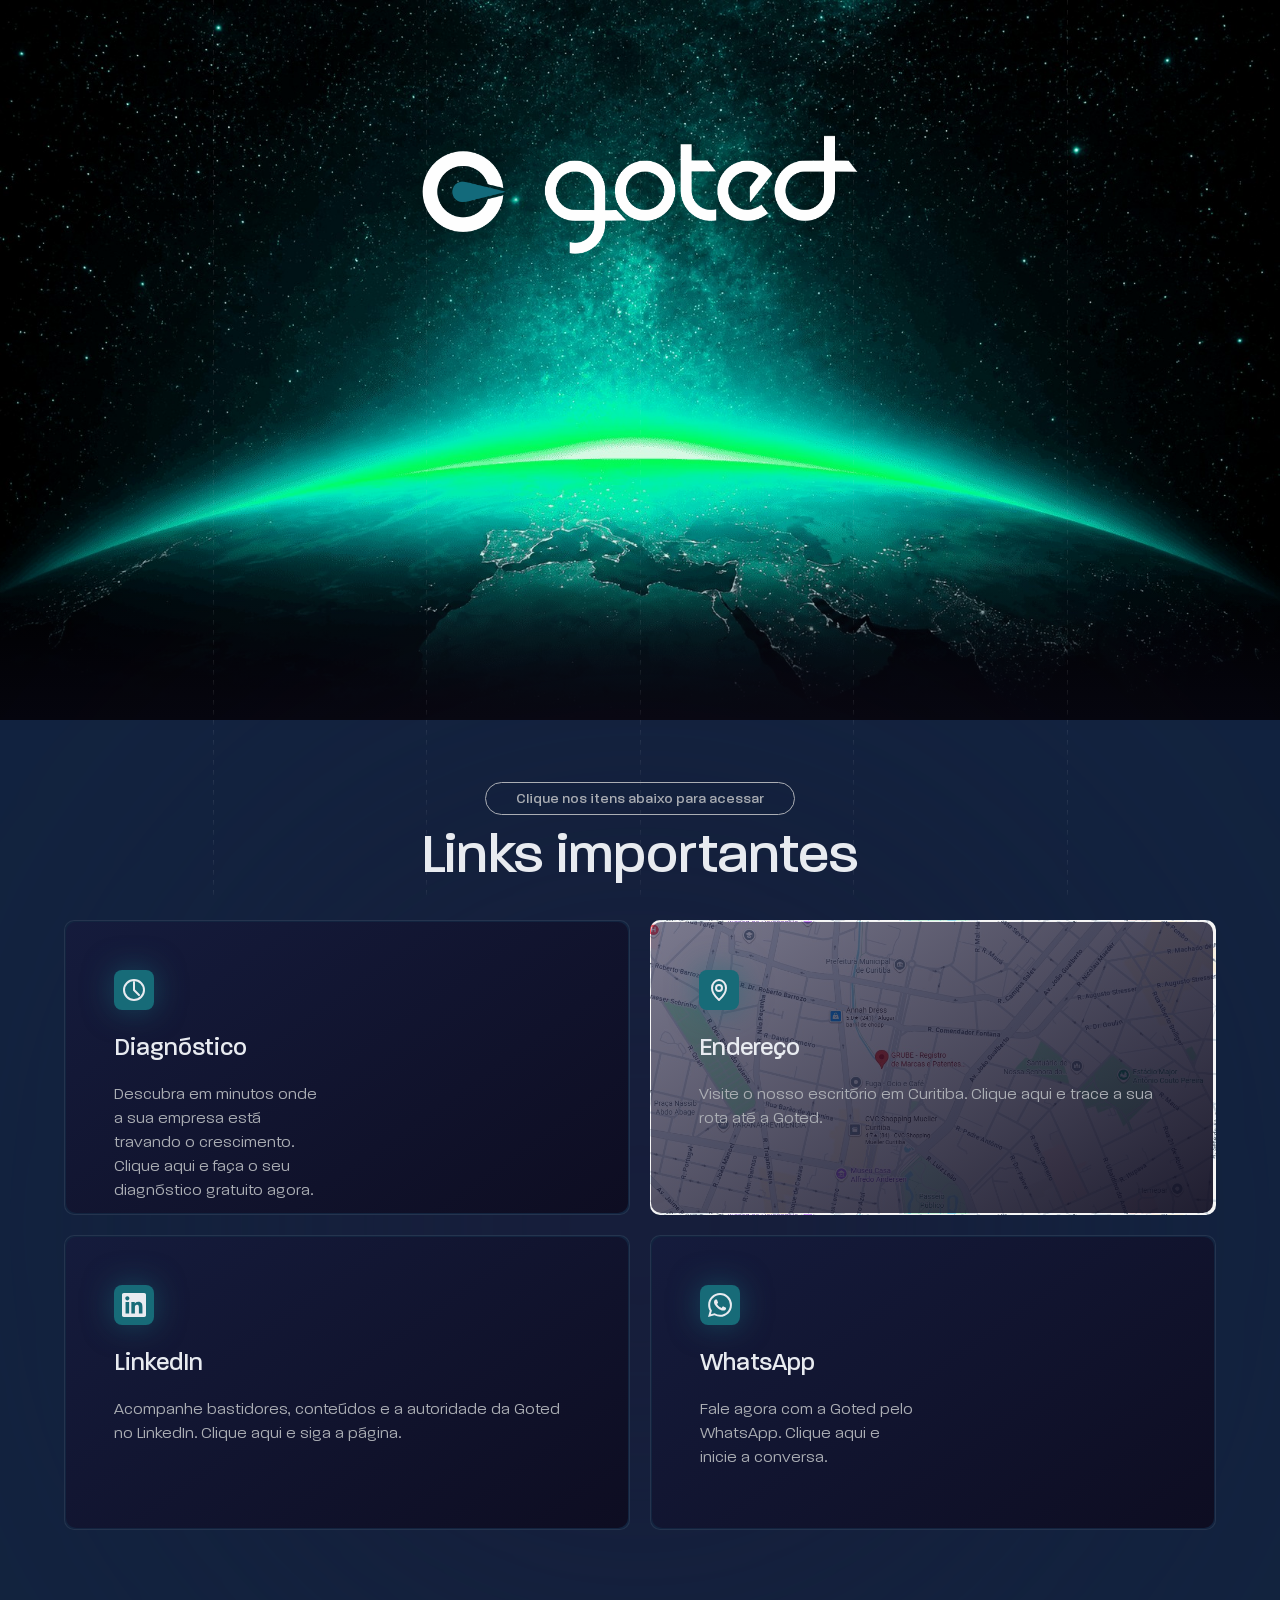
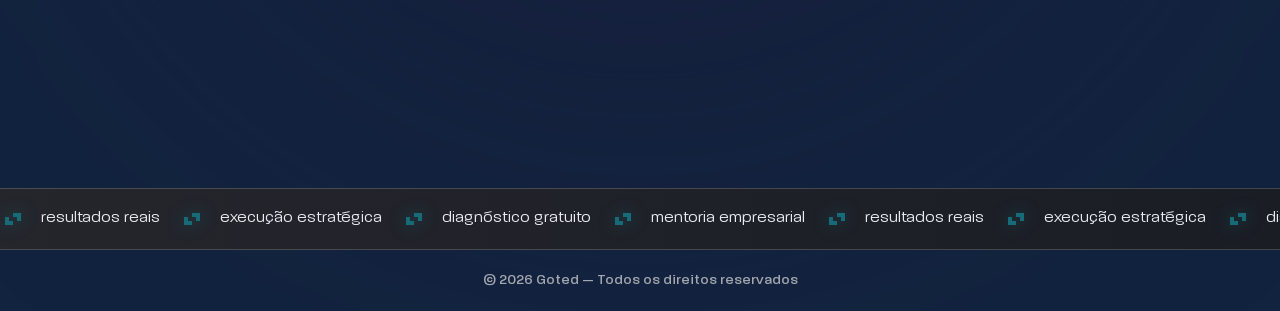
==== index.html @ 4f637024 "feat: build Goted link-bio page from Modelo_05 with brand identity Applies the brand palette (azul-m" ====
﻿<!DOCTYPE html>
<html lang="pt-BR">
<head><meta charset="UTF-8"><title>Goted | Links</title><meta name="description" content="Goted - mentoria e execução estratégica empresarial. Fale no WhatsApp, faça seu diagnóstico, siga no LinkedIn e visite nosso escritório em Curitiba."><script>if(navigator.userAgent.match(/MSIE|Internet Explorer/i)||navigator.userAgent.match(/Trident\/7\..*?rv:11/i)){var href=document.location.href;if(!href.match(/[?&]nowprocket/)){if(href.indexOf("?")==-1){if(href.indexOf("#")==-1){document.location.href=href+"?nowprocket=1"}else{document.location.href=href.replace("#","?nowprocket=1#")}}else{if(href.indexOf("#")==-1){document.location.href=href+"&nowprocket=1"}else{document.location.href=href.replace("#","&nowprocket=1#")}}}}</script><script>(()=>{class RocketLazyLoadScripts{constructor(){this.v="2.0.5",this.userEvents=["keydown","keyup","mousedown","mouseup","mousemove","mouseover","mouseout","touchmove","touchstart","touchend","touchcancel","wheel","click","dblclick","input"],this.attributeEvents=["onblur","onclick","oncontextmenu","ondblclick","onfocus","onmousedown","onmouseenter","onmouseleave","onmousemove","onmouseout","onmouseover","onmouseup","onmousewheel","onscroll","onsubmit"]}async t(){this.i(),this.o(),/iP(ad|hone)/.test(navigator.userAgent)&&this.h(),this.u(),this.l(this),this.m(),this.k(this),this.p(this),this._(),await Promise.all([this.R(),this.L()]),this.lastBreath=Date.now(),this.S(this),this.P(),this.D(),this.O(),this.M(),await this.C(this.delayedScripts.normal),await this.C(this.delayedScripts.defer),await this.C(this.delayedScripts.async),await this.T(),await this.F(),await this.j(),await this.A(),window.dispatchEvent(new Event("rocket-allScriptsLoaded")),this.everythingLoaded=!0,this.lastTouchEnd&&await new Promise(t=>setTimeout(t,500-Date.now()+this.lastTouchEnd)),this.I(),this.H(),this.U(),this.W()}i(){this.CSPIssue=sessionStorage.getItem("rocketCSPIssue"),document.addEventListener("securitypolicyviolation",t=>{this.CSPIssue||"script-src-elem"!==t.violatedDirective||"data"!==t.blockedURI||(this.CSPIssue=!0,sessionStorage.setItem("rocketCSPIssue",!0))},{isRocket:!0})}o(){window.addEventListener("pageshow",t=>{this.persisted=t.persisted,this.realWindowLoadedFired=!0},{isRocket:!0}),window.addEventListener("pagehide",()=>{this.onFirstUserAction=null},{isRocket:!0})}h(){let t;function e(e){t=e}window.addEventListener("touchstart",e,{isRocket:!0}),window.addEventListener("touchend",function i(o){o.changedTouches[0]&&t.changedTouches[0]&&Math.abs(o.changedTouches[0].pageX-t.changedTouches[0].pageX)<10&&Math.abs(o.changedTouches[0].pageY-t.changedTouches[0].pageY)<10&&o.timeStamp-t.timeStamp<200&&(window.removeEventListener("touchstart",e,{isRocket:!0}),window.removeEventListener("touchend",i,{isRocket:!0}),"INPUT"===o.target.tagName&&"text"===o.target.type||(o.target.dispatchEvent(new TouchEvent("touchend",{target:o.target,bubbles:!0})),o.target.dispatchEvent(new MouseEvent("mouseover",{target:o.target,bubbles:!0})),o.target.dispatchEvent(new PointerEvent("click",{target:o.target,bubbles:!0,cancelable:!0,detail:1,clientX:o.changedTouches[0].clientX,clientY:o.changedTouches[0].clientY})),event.preventDefault()))},{isRocket:!0})}q(t){this.userActionTriggered||("mousemove"!==t.type||this.firstMousemoveIgnored?"keyup"===t.type||"mouseover"===t.type||"mouseout"===t.type||(this.userActionTriggered=!0,this.onFirstUserAction&&this.onFirstUserAction()):this.firstMousemoveIgnored=!0),"click"===t.type&&t.preventDefault(),t.stopPropagation(),t.stopImmediatePropagation(),"touchstart"===this.lastEvent&&"touchend"===t.type&&(this.lastTouchEnd=Date.now()),"click"===t.type&&(this.lastTouchEnd=0),this.lastEvent=t.type,t.composedPath&&t.composedPath()[0].getRootNode()instanceof ShadowRoot&&(t.rocketTarget=t.composedPath()[0]),this.savedUserEvents.push(t)}u(){this.savedUserEvents=[],this.userEventHandler=this.q.bind(this),this.userEvents.forEach(t=>window.addEventListener(t,this.userEventHandler,{passive:!1,isRocket:!0})),document.addEventListener("visibilitychange",this.userEventHandler,{isRocket:!0})}U(){this.userEvents.forEach(t=>window.removeEventListener(t,this.userEventHandler,{passive:!1,isRocket:!0})),document.removeEventListener("visibilitychange",this.userEventHandler,{isRocket:!0}),this.savedUserEvents.forEach(t=>{(t.rocketTarget||t.target).dispatchEvent(new window[t.constructor.name](t.type,t))})}m(){const t="return false",e=Array.from(this.attributeEvents,t=>"data-rocket-"+t),i="["+this.attributeEvents.join("],[")+"]",o="[data-rocket-"+this.attributeEvents.join("],[data-rocket-")+"]",s=(e,i,o)=>{o&&o!==t&&(e.setAttribute("data-rocket-"+i,o),e["rocket"+i]=new Function("event",o),e.setAttribute(i,t))};new MutationObserver(t=>{for(const n of t)"attributes"===n.type&&(n.attributeName.startsWith("data-rocket-")||this.everythingLoaded?n.attributeName.startsWith("data-rocket-")&&this.everythingLoaded&&this.N(n.target,n.attributeName.substring(12)):s(n.target,n.attributeName,n.target.getAttribute(n.attributeName))),"childList"===n.type&&n.addedNodes.forEach(t=>{if(t.nodeType===Node.ELEMENT_NODE)if(this.everythingLoaded)for(const i of[t,...t.querySelectorAll(o)])for(const t of i.getAttributeNames())e.includes(t)&&this.N(i,t.substring(12));else for(const e of[t,...t.querySelectorAll(i)])for(const t of e.getAttributeNames())this.attributeEvents.includes(t)&&s(e,t,e.getAttribute(t))})}).observe(document,{subtree:!0,childList:!0,attributeFilter:[...this.attributeEvents,...e]})}I(){this.attributeEvents.forEach(t=>{document.querySelectorAll("[data-rocket-"+t+"]").forEach(e=>{this.N(e,t)})})}N(t,e){const i=t.getAttribute("data-rocket-"+e);i&&(t.setAttribute(e,i),t.removeAttribute("data-rocket-"+e))}k(t){Object.defineProperty(HTMLElement.prototype,"onclick",{get(){return this.rocketonclick||null},set(e){this.rocketonclick=e,this.setAttribute(t.everythingLoaded?"onclick":"data-rocket-onclick","this.rocketonclick(event)")}})}S(t){function e(e,i){let o=e[i];e[i]=null,Object.defineProperty(e,i,{get:()=>o,set(s){t.everythingLoaded?o=s:e["rocket"+i]=o=s}})}e(document,"onreadystatechange"),e(window,"onload"),e(window,"onpageshow");try{Object.defineProperty(document,"readyState",{get:()=>t.rocketReadyState,set(e){t.rocketReadyState=e},configurable:!0}),document.readyState="loading"}catch(t){console.log("WPRocket DJE readyState conflict, bypassing")}}l(t){this.originalAddEventListener=EventTarget.prototype.addEventListener,this.originalRemoveEventListener=EventTarget.prototype.removeEventListener,this.savedEventListeners=[],EventTarget.prototype.addEventListener=function(e,i,o){o&&o.isRocket||!t.B(e,this)&&!t.userEvents.includes(e)||t.B(e,this)&&!t.userActionTriggered||e.startsWith("rocket-")||t.everythingLoaded?t.originalAddEventListener.call(this,e,i,o):(t.savedEventListeners.push({target:this,remove:!1,type:e,func:i,options:o}),"mouseenter"!==e&&"mouseleave"!==e||t.originalAddEventListener.call(this,e,t.savedUserEvents.push,o))},EventTarget.prototype.removeEventListener=function(e,i,o){o&&o.isRocket||!t.B(e,this)&&!t.userEvents.includes(e)||t.B(e,this)&&!t.userActionTriggered||e.startsWith("rocket-")||t.everythingLoaded?t.originalRemoveEventListener.call(this,e,i,o):t.savedEventListeners.push({target:this,remove:!0,type:e,func:i,options:o})}}J(t,e){this.savedEventListeners=this.savedEventListeners.filter(i=>{let o=i.type,s=i.target||window;return e!==o||t!==s||(this.B(o,s)&&(i.type="rocket-"+o),this.$(i),!1)})}H(){EventTarget.prototype.addEventListener=this.originalAddEventListener,EventTarget.prototype.removeEventListener=this.originalRemoveEventListener,this.savedEventListeners.forEach(t=>this.$(t))}$(t){t.remove?this.originalRemoveEventListener.call(t.target,t.type,t.func,t.options):this.originalAddEventListener.call(t.target,t.type,t.func,t.options)}p(t){let e;function i(e){return t.everythingLoaded?e:e.split(" ").map(t=>"load"===t||t.startsWith("load.")?"rocket-jquery-load":t).join(" ")}function o(o){function s(e){const s=o.fn[e];o.fn[e]=o.fn.init.prototype[e]=function(){return this[0]===window&&t.userActionTriggered&&("string"==typeof arguments[0]||arguments[0]instanceof String?arguments[0]=i(arguments[0]):"object"==typeof arguments[0]&&Object.keys(arguments[0]).forEach(t=>{const e=arguments[0][t];delete arguments[0][t],arguments[0][i(t)]=e})),s.apply(this,arguments),this}}if(o&&o.fn&&!t.allJQueries.includes(o)){const e={DOMContentLoaded:[],"rocket-DOMContentLoaded":[]};for(const t in e)document.addEventListener(t,()=>{e[t].forEach(t=>t())},{isRocket:!0});o.fn.ready=o.fn.init.prototype.ready=function(i){function s(){parseInt(o.fn.jquery)>2?setTimeout(()=>i.bind(document)(o)):i.bind(document)(o)}return"function"==typeof i&&(t.realDomReadyFired?!t.userActionTriggered||t.fauxDomReadyFired?s():e["rocket-DOMContentLoaded"].push(s):e.DOMContentLoaded.push(s)),this},s("on"),s("one"),s("off"),t.allJQueries.push(o)}e=o}t.allJQueries=[],o(window.jQuery),Object.defineProperty(window,"jQuery",{get:()=>e,set(t){o(t)}})}P(){const t=new Map;document.write=document.writeln=function(e){const i=document.currentScript,o=document.createRange(),s=i.parentElement;let n=t.get(i);void 0===n&&(n=i.nextSibling,t.set(i,n));const c=document.createDocumentFragment();o.setStart(c,0),c.appendChild(o.createContextualFragment(e)),s.insertBefore(c,n)}}async R(){return new Promise(t=>{this.userActionTriggered?t():this.onFirstUserAction=t})}async L(){return new Promise(t=>{document.addEventListener("DOMContentLoaded",()=>{this.realDomReadyFired=!0,t()},{isRocket:!0})})}async j(){return this.realWindowLoadedFired?Promise.resolve():new Promise(t=>{window.addEventListener("load",t,{isRocket:!0})})}M(){this.pendingScripts=[];this.scriptsMutationObserver=new MutationObserver(t=>{for(const e of t)e.addedNodes.forEach(t=>{"SCRIPT"!==t.tagName||!t.src||t.noModule||t.isWPRocket||this.pendingScripts.push({script:t,promise:new Promise(e=>{const i=()=>{const i=this.pendingScripts.findIndex(e=>e.script===t);i>=0&&this.pendingScripts.splice(i,1),e()};t.addEventListener("load",i,{isRocket:!0}),t.addEventListener("error",i,{isRocket:!0}),setTimeout(i,1e3)})})})}),this.scriptsMutationObserver.observe(document,{childList:!0,subtree:!0})}async F(){await this.X(),this.pendingScripts.length?(await this.pendingScripts[0].promise,await this.F()):this.scriptsMutationObserver.disconnect()}D(){this.delayedScripts={normal:[],async:[],defer:[]},document.querySelectorAll("script[type$=rocketlazyloadscript]").forEach(t=>{t.hasAttribute("data-rocket-src")?t.hasAttribute("async")&&!1!==t.async?this.delayedScripts.async.push(t):t.hasAttribute("defer")&&!1!==t.defer||"module"===t.getAttribute("data-rocket-type")?this.delayedScripts.defer.push(t):this.delayedScripts.normal.push(t):this.delayedScripts.normal.push(t)})}async _(){await this.L();let t=[];document.querySelectorAll("script[type$=rocketlazyloadscript][data-rocket-src]").forEach(e=>{let i=e.getAttribute("data-rocket-src");if(i&&!i.startsWith("data:")){i.startsWith("//")&&(i=location.protocol+i);try{const o=new URL(i).origin;o!==location.origin&&t.push({src:o,crossOrigin:e.crossOrigin||"module"===e.getAttribute("data-rocket-type")})}catch(t){}}}),t=[...new Map(t.map(t=>[JSON.stringify(t),t])).values()],this.Y(t,"preconnect")}async G(t){if(await this.K(),!0!==t.noModule||!("noModule"in HTMLScriptElement.prototype))return new Promise(e=>{let i;function o(){(i||t).setAttribute("data-rocket-status","executed"),e()}try{if(navigator.userAgent.includes("Firefox/")||""===navigator.vendor||this.CSPIssue)i=document.createElement("script"),[...t.attributes].forEach(t=>{let e=t.nodeName;"type"!==e&&("data-rocket-type"===e&&(e="type"),"data-rocket-src"===e&&(e="src"),i.setAttribute(e,t.nodeValue))}),t.text&&(i.text=t.text),t.nonce&&(i.nonce=t.nonce),i.hasAttribute("src")?(i.addEventListener("load",o,{isRocket:!0}),i.addEventListener("error",()=>{i.setAttribute("data-rocket-status","failed-network"),e()},{isRocket:!0}),setTimeout(()=>{i.isConnected||e()},1)):(i.text=t.text,o()),i.isWPRocket=!0,t.parentNode.replaceChild(i,t);else{const i=t.getAttribute("data-rocket-type"),s=t.getAttribute("data-rocket-src");i?(t.type=i,t.removeAttribute("data-rocket-type")):t.removeAttribute("type"),t.addEventListener("load",o,{isRocket:!0}),t.addEventListener("error",i=>{this.CSPIssue&&i.target.src.startsWith("data:")?(console.log("WPRocket: CSP fallback activated"),t.removeAttribute("src"),this.G(t).then(e)):(t.setAttribute("data-rocket-status","failed-network"),e())},{isRocket:!0}),s?(t.fetchPriority="high",t.removeAttribute("data-rocket-src"),t.src=s):t.src="data:text/javascript;base64,"+window.btoa(unescape(encodeURIComponent(t.text)))}}catch(i){t.setAttribute("data-rocket-status","failed-transform"),e()}});t.setAttribute("data-rocket-status","skipped")}async C(t){const e=t.shift();return e?(e.isConnected&&await this.G(e),this.C(t)):Promise.resolve()}O(){this.Y([...this.delayedScripts.normal,...this.delayedScripts.defer,...this.delayedScripts.async],"preload")}Y(t,e){this.trash=this.trash||[];let i=!0;var o=document.createDocumentFragment();t.forEach(t=>{const s=t.getAttribute&&t.getAttribute("data-rocket-src")||t.src;if(s&&!s.startsWith("data:")){const n=document.createElement("link");n.href=s,n.rel=e,"preconnect"!==e&&(n.as="script",n.fetchPriority=i?"high":"low"),t.getAttribute&&"module"===t.getAttribute("data-rocket-type")&&(n.crossOrigin=!0),t.crossOrigin&&(n.crossOrigin=t.crossOrigin),t.integrity&&(n.integrity=t.integrity),t.nonce&&(n.nonce=t.nonce),o.appendChild(n),this.trash.push(n),i=!1}}),document.head.appendChild(o)}W(){this.trash.forEach(t=>t.remove())}async T(){try{document.readyState="interactive"}catch(t){}this.fauxDomReadyFired=!0;try{await this.K(),this.J(document,"readystatechange"),document.dispatchEvent(new Event("rocket-readystatechange")),await this.K(),document.rocketonreadystatechange&&document.rocketonreadystatechange(),await this.K(),this.J(document,"DOMContentLoaded"),document.dispatchEvent(new Event("rocket-DOMContentLoaded")),await this.K(),this.J(window,"DOMContentLoaded"),window.dispatchEvent(new Event("rocket-DOMContentLoaded"))}catch(t){console.error(t)}}async A(){try{document.readyState="complete"}catch(t){}try{await this.K(),this.J(document,"readystatechange"),document.dispatchEvent(new Event("rocket-readystatechange")),await this.K(),document.rocketonreadystatechange&&document.rocketonreadystatechange(),await this.K(),this.J(window,"load"),window.dispatchEvent(new Event("rocket-load")),await this.K(),window.rocketonload&&window.rocketonload(),await this.K(),this.allJQueries.forEach(t=>t(window).trigger("rocket-jquery-load")),await this.K(),this.J(window,"pageshow");const t=new Event("rocket-pageshow");t.persisted=this.persisted,window.dispatchEvent(t),await this.K(),window.rocketonpageshow&&window.rocketonpageshow({persisted:this.persisted})}catch(t){console.error(t)}}async K(){Date.now()-this.lastBreath>45&&(await this.X(),this.lastBreath=Date.now())}async X(){return document.hidden?new Promise(t=>setTimeout(t)):new Promise(t=>requestAnimationFrame(t))}B(t,e=window){return e===document&&"readystatechange"===t||(e===document&&"DOMContentLoaded"===t||(e===window&&"DOMContentLoaded"===t||(e===window&&"load"===t||e===window&&"pageshow"===t)))}static run(){(new RocketLazyLoadScripts).t()}}RocketLazyLoadScripts.run()})();
</script>
	
		<meta name='robots' content='index, follow, max-image-preview:large, max-snippet:-1, max-video-preview:-1' />
<style id='wp-img-auto-sizes-contain-inline-css'>
img:is([sizes=auto i],[sizes^="auto," i]){contain-intrinsic-size:3000px 1500px}
/*# sourceURL=wp-img-auto-sizes-contain-inline-css */
</style>
<style id='wp-emoji-styles-inline-css'>

	img.wp-smiley, img.emoji {
		display: inline !important;
		border: none !important;
		box-shadow: none !important;
		height: 1em !important;
		width: 1em !important;
		margin: 0 0.07em !important;
		vertical-align: -0.1em !important;
		background: none !important;
		padding: 0 !important;
	}
/*# sourceURL=wp-emoji-styles-inline-css */
</style>
<style id='global-styles-inline-css'>
:root{--wp--preset--aspect-ratio--square: 1;--wp--preset--aspect-ratio--4-3: 4/3;--wp--preset--aspect-ratio--3-4: 3/4;--wp--preset--aspect-ratio--3-2: 3/2;--wp--preset--aspect-ratio--2-3: 2/3;--wp--preset--aspect-ratio--16-9: 16/9;--wp--preset--aspect-ratio--9-16: 9/16;--wp--preset--color--black: #000000;--wp--preset--color--cyan-bluish-gray: #abb8c3;--wp--preset--color--white: #ffffff;--wp--preset--color--pale-pink: #f78da7;--wp--preset--color--vivid-red: #cf2e2e;--wp--preset--color--luminous-vivid-orange: #ff6900;--wp--preset--color--luminous-vivid-amber: #fcb900;--wp--preset--color--light-green-cyan: #7bdcb5;--wp--preset--color--vivid-green-cyan: #00d084;--wp--preset--color--pale-cyan-blue: #8ed1fc;--wp--preset--color--vivid-cyan-blue: #0693e3;--wp--preset--color--vivid-purple: #9b51e0;--wp--preset--gradient--vivid-cyan-blue-to-vivid-purple: linear-gradient(135deg,rgb(6,147,227) 0%,rgb(155,81,224) 100%);--wp--preset--gradient--light-green-cyan-to-vivid-green-cyan: linear-gradient(135deg,rgb(122,220,180) 0%,rgb(0,208,130) 100%);--wp--preset--gradient--luminous-vivid-amber-to-luminous-vivid-orange: linear-gradient(135deg,rgb(252,185,0) 0%,rgb(255,105,0) 100%);--wp--preset--gradient--luminous-vivid-orange-to-vivid-red: linear-gradient(135deg,rgb(255,105,0) 0%,rgb(207,46,46) 100%);--wp--preset--gradient--very-light-gray-to-cyan-bluish-gray: linear-gradient(135deg,rgb(238,238,238) 0%,rgb(169,184,195) 100%);--wp--preset--gradient--cool-to-warm-spectrum: linear-gradient(135deg,rgb(74,234,220) 0%,rgb(151,120,209) 20%,rgb(207,42,186) 40%,rgb(238,44,130) 60%,rgb(251,105,98) 80%,rgb(254,248,76) 100%);--wp--preset--gradient--blush-light-purple: linear-gradient(135deg,rgb(255,206,236) 0%,rgb(152,150,240) 100%);--wp--preset--gradient--blush-bordeaux: linear-gradient(135deg,rgb(254,205,165) 0%,rgb(254,45,45) 50%,rgb(107,0,62) 100%);--wp--preset--gradient--luminous-dusk: linear-gradient(135deg,rgb(255,203,112) 0%,rgb(199,81,192) 50%,rgb(65,88,208) 100%);--wp--preset--gradient--pale-ocean: linear-gradient(135deg,rgb(255,245,203) 0%,rgb(182,227,212) 50%,rgb(51,167,181) 100%);--wp--preset--gradient--electric-grass: linear-gradient(135deg,rgb(202,248,128) 0%,rgb(113,206,126) 100%);--wp--preset--gradient--midnight: linear-gradient(135deg,rgb(2,3,129) 0%,rgb(40,116,252) 100%);--wp--preset--font-size--small: 13px;--wp--preset--font-size--medium: 20px;--wp--preset--font-size--large: 36px;--wp--preset--font-size--x-large: 42px;--wp--preset--spacing--20: 0.44rem;--wp--preset--spacing--30: 0.67rem;--wp--preset--spacing--40: 1rem;--wp--preset--spacing--50: 1.5rem;--wp--preset--spacing--60: 2.25rem;--wp--preset--spacing--70: 3.38rem;--wp--preset--spacing--80: 5.06rem;--wp--preset--shadow--natural: 6px 6px 9px rgba(0, 0, 0, 0.2);--wp--preset--shadow--deep: 12px 12px 50px rgba(0, 0, 0, 0.4);--wp--preset--shadow--sharp: 6px 6px 0px rgba(0, 0, 0, 0.2);--wp--preset--shadow--outlined: 6px 6px 0px -3px rgb(255, 255, 255), 6px 6px rgb(0, 0, 0);--wp--preset--shadow--crisp: 6px 6px 0px rgb(0, 0, 0);}:root { --wp--style--global--content-size: 800px;--wp--style--global--wide-size: 1200px; }:where(body) { margin: 0; }.wp-site-blocks > .alignleft { float: left; margin-right: 2em; }.wp-site-blocks > .alignright { float: right; margin-left: 2em; }.wp-site-blocks > .aligncenter { justify-content: center; margin-left: auto; margin-right: auto; }:where(.wp-site-blocks) > * { margin-block-start: 24px; margin-block-end: 0; }:where(.wp-site-blocks) > :first-child { margin-block-start: 0; }:where(.wp-site-blocks) > :last-child { margin-block-end: 0; }:root { --wp--style--block-gap: 24px; }:root :where(.is-layout-flow) > :first-child{margin-block-start: 0;}:root :where(.is-layout-flow) > :last-child{margin-block-end: 0;}:root :where(.is-layout-flow) > *{margin-block-start: 24px;margin-block-end: 0;}:root :where(.is-layout-constrained) > :first-child{margin-block-start: 0;}:root :where(.is-layout-constrained) > :last-child{margin-block-end: 0;}:root :where(.is-layout-constrained) > *{margin-block-start: 24px;margin-block-end: 0;}:root :where(.is-layout-flex){gap: 24px;}:root :where(.is-layout-grid){gap: 24px;}.is-layout-flow > .alignleft{float: left;margin-inline-start: 0;margin-inline-end: 2em;}.is-layout-flow > .alignright{float: right;margin-inline-start: 2em;margin-inline-end: 0;}.is-layout-flow > .aligncenter{margin-left: auto !important;margin-right: auto !important;}.is-layout-constrained > .alignleft{float: left;margin-inline-start: 0;margin-inline-end: 2em;}.is-layout-constrained > .alignright{float: right;margin-inline-start: 2em;margin-inline-end: 0;}.is-layout-constrained > .aligncenter{margin-left: auto !important;margin-right: auto !important;}.is-layout-constrained > :where(:not(.alignleft):not(.alignright):not(.alignfull)){max-width: var(--wp--style--global--content-size);margin-left: auto !important;margin-right: auto !important;}.is-layout-constrained > .alignwide{max-width: var(--wp--style--global--wide-size);}body .is-layout-flex{display: flex;}.is-layout-flex{flex-wrap: wrap;align-items: center;}.is-layout-flex > :is(*, div){margin: 0;}body .is-layout-grid{display: grid;}.is-layout-grid > :is(*, div){margin: 0;}body{padding-top: 0px;padding-right: 0px;padding-bottom: 0px;padding-left: 0px;}a:where(:not(.wp-element-button)){text-decoration: underline;}:root :where(.wp-element-button, .wp-block-button__link){background-color: #32373c;border-width: 0;color: #fff;font-family: inherit;font-size: inherit;font-style: inherit;font-weight: inherit;letter-spacing: inherit;line-height: inherit;padding-top: calc(0.667em + 2px);padding-right: calc(1.333em + 2px);padding-bottom: calc(0.667em + 2px);padding-left: calc(1.333em + 2px);text-decoration: none;text-transform: inherit;}.has-black-color{color: var(--wp--preset--color--black) !important;}.has-cyan-bluish-gray-color{color: var(--wp--preset--color--cyan-bluish-gray) !important;}.has-white-color{color: var(--wp--preset--color--white) !important;}.has-pale-pink-color{color: var(--wp--preset--color--pale-pink) !important;}.has-vivid-red-color{color: var(--wp--preset--color--vivid-red) !important;}.has-luminous-vivid-orange-color{color: var(--wp--preset--color--luminous-vivid-orange) !important;}.has-luminous-vivid-amber-color{color: var(--wp--preset--color--luminous-vivid-amber) !important;}.has-light-green-cyan-color{color: var(--wp--preset--color--light-green-cyan) !important;}.has-vivid-green-cyan-color{color: var(--wp--preset--color--vivid-green-cyan) !important;}.has-pale-cyan-blue-color{color: var(--wp--preset--color--pale-cyan-blue) !important;}.has-vivid-cyan-blue-color{color: var(--wp--preset--color--vivid-cyan-blue) !important;}.has-vivid-purple-color{color: var(--wp--preset--color--vivid-purple) !important;}.has-black-background-color{background-color: var(--wp--preset--color--black) !important;}.has-cyan-bluish-gray-background-color{background-color: var(--wp--preset--color--cyan-bluish-gray) !important;}.has-white-background-color{background-color: var(--wp--preset--color--white) !important;}.has-pale-pink-background-color{background-color: var(--wp--preset--color--pale-pink) !important;}.has-vivid-red-background-color{background-color: var(--wp--preset--color--vivid-red) !important;}.has-luminous-vivid-orange-background-color{background-color: var(--wp--preset--color--luminous-vivid-orange) !important;}.has-luminous-vivid-amber-background-color{background-color: var(--wp--preset--color--luminous-vivid-amber) !important;}.has-light-green-cyan-background-color{background-color: var(--wp--preset--color--light-green-cyan) !important;}.has-vivid-green-cyan-background-color{background-color: var(--wp--preset--color--vivid-green-cyan) !important;}.has-pale-cyan-blue-background-color{background-color: var(--wp--preset--color--pale-cyan-blue) !important;}.has-vivid-cyan-blue-background-color{background-color: var(--wp--preset--color--vivid-cyan-blue) !important;}.has-vivid-purple-background-color{background-color: var(--wp--preset--color--vivid-purple) !important;}.has-black-border-color{border-color: var(--wp--preset--color--black) !important;}.has-cyan-bluish-gray-border-color{border-color: var(--wp--preset--color--cyan-bluish-gray) !important;}.has-white-border-color{border-color: var(--wp--preset--color--white) !important;}.has-pale-pink-border-color{border-color: var(--wp--preset--color--pale-pink) !important;}.has-vivid-red-border-color{border-color: var(--wp--preset--color--vivid-red) !important;}.has-luminous-vivid-orange-border-color{border-color: var(--wp--preset--color--luminous-vivid-orange) !important;}.has-luminous-vivid-amber-border-color{border-color: var(--wp--preset--color--luminous-vivid-amber) !important;}.has-light-green-cyan-border-color{border-color: var(--wp--preset--color--light-green-cyan) !important;}.has-vivid-green-cyan-border-color{border-color: var(--wp--preset--color--vivid-green-cyan) !important;}.has-pale-cyan-blue-border-color{border-color: var(--wp--preset--color--pale-cyan-blue) !important;}.has-vivid-cyan-blue-border-color{border-color: var(--wp--preset--color--vivid-cyan-blue) !important;}.has-vivid-purple-border-color{border-color: var(--wp--preset--color--vivid-purple) !important;}.has-vivid-cyan-blue-to-vivid-purple-gradient-background{background: var(--wp--preset--gradient--vivid-cyan-blue-to-vivid-purple) !important;}.has-light-green-cyan-to-vivid-green-cyan-gradient-background{background: var(--wp--preset--gradient--light-green-cyan-to-vivid-green-cyan) !important;}.has-luminous-vivid-amber-to-luminous-vivid-orange-gradient-background{background: var(--wp--preset--gradient--luminous-vivid-amber-to-luminous-vivid-orange) !important;}.has-luminous-vivid-orange-to-vivid-red-gradient-background{background: var(--wp--preset--gradient--luminous-vivid-orange-to-vivid-red) !important;}.has-very-light-gray-to-cyan-bluish-gray-gradient-background{background: var(--wp--preset--gradient--very-light-gray-to-cyan-bluish-gray) !important;}.has-cool-to-warm-spectrum-gradient-background{background: var(--wp--preset--gradient--cool-to-warm-spectrum) !important;}.has-blush-light-purple-gradient-background{background: var(--wp--preset--gradient--blush-light-purple) !important;}.has-blush-bordeaux-gradient-background{background: var(--wp--preset--gradient--blush-bordeaux) !important;}.has-luminous-dusk-gradient-background{background: var(--wp--preset--gradient--luminous-dusk) !important;}.has-pale-ocean-gradient-background{background: var(--wp--preset--gradient--pale-ocean) !important;}.has-electric-grass-gradient-background{background: var(--wp--preset--gradient--electric-grass) !important;}.has-midnight-gradient-background{background: var(--wp--preset--gradient--midnight) !important;}.has-small-font-size{font-size: var(--wp--preset--font-size--small) !important;}.has-medium-font-size{font-size: var(--wp--preset--font-size--medium) !important;}.has-large-font-size{font-size: var(--wp--preset--font-size--large) !important;}.has-x-large-font-size{font-size: var(--wp--preset--font-size--x-large) !important;}
:root :where(.wp-block-pullquote){font-size: 1.5em;line-height: 1.6;}
/*# sourceURL=global-styles-inline-css */
</style>
<link data-minify="1" rel='stylesheet' id='hello-elementor-css' href='assets/css/42f848fe2223d3ac.css' media='all' />
<link data-minify="1" rel='stylesheet' id='hello-elementor-theme-style-css' href='assets/css/70f43be06d512c81.css' media='all' />
<link data-minify="1" rel='stylesheet' id='hello-elementor-header-footer-css' href='assets/css/497afe233ed898a1.css' media='all' />
<link rel='stylesheet' id='elementor-frontend-css' href='assets/css/b00bba7ddc798fe5.css' media='all' />
<style id='elementor-frontend-inline-css'>
.e-heading-base a, .e-paragraph-base a { all: unset; cursor: pointer; }form[data-element_type="e-form"].form-state-success [data-element_type="e-form-success-message"],form[data-element_type="e-form"].form-state-error [data-element_type="e-form-error-message"]{ display: block; }
.e-form-textarea-base:not([data-resizable]) { resize: none; } .e-form-submit-button-base { cursor: pointer; box-sizing: border-box; }
@-webkit-keyframes ha_fadeIn{0%{opacity:0}to{opacity:1}}@keyframes ha_fadeIn{0%{opacity:0}to{opacity:1}}@-webkit-keyframes ha_zoomIn{0%{opacity:0;-webkit-transform:scale3d(.3,.3,.3);transform:scale3d(.3,.3,.3)}50%{opacity:1}}@keyframes ha_zoomIn{0%{opacity:0;-webkit-transform:scale3d(.3,.3,.3);transform:scale3d(.3,.3,.3)}50%{opacity:1}}@-webkit-keyframes ha_rollIn{0%{opacity:0;-webkit-transform:translate3d(-100%,0,0) rotate3d(0,0,1,-120deg);transform:translate3d(-100%,0,0) rotate3d(0,0,1,-120deg)}to{opacity:1}}@keyframes ha_rollIn{0%{opacity:0;-webkit-transform:translate3d(-100%,0,0) rotate3d(0,0,1,-120deg);transform:translate3d(-100%,0,0) rotate3d(0,0,1,-120deg)}to{opacity:1}}@-webkit-keyframes ha_bounce{0%,20%,53%,to{-webkit-animation-timing-function:cubic-bezier(.215,.61,.355,1);animation-timing-function:cubic-bezier(.215,.61,.355,1)}40%,43%{-webkit-transform:translate3d(0,-30px,0) scaleY(1.1);transform:translate3d(0,-30px,0) scaleY(1.1);-webkit-animation-timing-function:cubic-bezier(.755,.05,.855,.06);animation-timing-function:cubic-bezier(.755,.05,.855,.06)}70%{-webkit-transform:translate3d(0,-15px,0) scaleY(1.05);transform:translate3d(0,-15px,0) scaleY(1.05);-webkit-animation-timing-function:cubic-bezier(.755,.05,.855,.06);animation-timing-function:cubic-bezier(.755,.05,.855,.06)}80%{-webkit-transition-timing-function:cubic-bezier(.215,.61,.355,1);transition-timing-function:cubic-bezier(.215,.61,.355,1);-webkit-transform:translate3d(0,0,0) scaleY(.95);transform:translate3d(0,0,0) scaleY(.95)}90%{-webkit-transform:translate3d(0,-4px,0) scaleY(1.02);transform:translate3d(0,-4px,0) scaleY(1.02)}}@keyframes ha_bounce{0%,20%,53%,to{-webkit-animation-timing-function:cubic-bezier(.215,.61,.355,1);animation-timing-function:cubic-bezier(.215,.61,.355,1)}40%,43%{-webkit-transform:translate3d(0,-30px,0) scaleY(1.1);transform:translate3d(0,-30px,0) scaleY(1.1);-webkit-animation-timing-function:cubic-bezier(.755,.05,.855,.06);animation-timing-function:cubic-bezier(.755,.05,.855,.06)}70%{-webkit-transform:translate3d(0,-15px,0) scaleY(1.05);transform:translate3d(0,-15px,0) scaleY(1.05);-webkit-animation-timing-function:cubic-bezier(.755,.05,.855,.06);animation-timing-function:cubic-bezier(.755,.05,.855,.06)}80%{-webkit-transition-timing-function:cubic-bezier(.215,.61,.355,1);transition-timing-function:cubic-bezier(.215,.61,.355,1);-webkit-transform:translate3d(0,0,0) scaleY(.95);transform:translate3d(0,0,0) scaleY(.95)}90%{-webkit-transform:translate3d(0,-4px,0) scaleY(1.02);transform:translate3d(0,-4px,0) scaleY(1.02)}}@-webkit-keyframes ha_bounceIn{0%,20%,40%,60%,80%,to{-webkit-animation-timing-function:cubic-bezier(.215,.61,.355,1);animation-timing-function:cubic-bezier(.215,.61,.355,1)}0%{opacity:0;-webkit-transform:scale3d(.3,.3,.3);transform:scale3d(.3,.3,.3)}20%{-webkit-transform:scale3d(1.1,1.1,1.1);transform:scale3d(1.1,1.1,1.1)}40%{-webkit-transform:scale3d(.9,.9,.9);transform:scale3d(.9,.9,.9)}60%{opacity:1;-webkit-transform:scale3d(1.03,1.03,1.03);transform:scale3d(1.03,1.03,1.03)}80%{-webkit-transform:scale3d(.97,.97,.97);transform:scale3d(.97,.97,.97)}to{opacity:1}}@keyframes ha_bounceIn{0%,20%,40%,60%,80%,to{-webkit-animation-timing-function:cubic-bezier(.215,.61,.355,1);animation-timing-function:cubic-bezier(.215,.61,.355,1)}0%{opacity:0;-webkit-transform:scale3d(.3,.3,.3);transform:scale3d(.3,.3,.3)}20%{-webkit-transform:scale3d(1.1,1.1,1.1);transform:scale3d(1.1,1.1,1.1)}40%{-webkit-transform:scale3d(.9,.9,.9);transform:scale3d(.9,.9,.9)}60%{opacity:1;-webkit-transform:scale3d(1.03,1.03,1.03);transform:scale3d(1.03,1.03,1.03)}80%{-webkit-transform:scale3d(.97,.97,.97);transform:scale3d(.97,.97,.97)}to{opacity:1}}@-webkit-keyframes ha_flipInX{0%{opacity:0;-webkit-transform:perspective(400px) rotate3d(1,0,0,90deg);transform:perspective(400px) rotate3d(1,0,0,90deg);-webkit-animation-timing-function:ease-in;animation-timing-function:ease-in}40%{-webkit-transform:perspective(400px) rotate3d(1,0,0,-20deg);transform:perspective(400px) rotate3d(1,0,0,-20deg);-webkit-animation-timing-function:ease-in;animation-timing-function:ease-in}60%{opacity:1;-webkit-transform:perspective(400px) rotate3d(1,0,0,10deg);transform:perspective(400px) rotate3d(1,0,0,10deg)}80%{-webkit-transform:perspective(400px) rotate3d(1,0,0,-5deg);transform:perspective(400px) rotate3d(1,0,0,-5deg)}}@keyframes ha_flipInX{0%{opacity:0;-webkit-transform:perspective(400px) rotate3d(1,0,0,90deg);transform:perspective(400px) rotate3d(1,0,0,90deg);-webkit-animation-timing-function:ease-in;animation-timing-function:ease-in}40%{-webkit-transform:perspective(400px) rotate3d(1,0,0,-20deg);transform:perspective(400px) rotate3d(1,0,0,-20deg);-webkit-animation-timing-function:ease-in;animation-timing-function:ease-in}60%{opacity:1;-webkit-transform:perspective(400px) rotate3d(1,0,0,10deg);transform:perspective(400px) rotate3d(1,0,0,10deg)}80%{-webkit-transform:perspective(400px) rotate3d(1,0,0,-5deg);transform:perspective(400px) rotate3d(1,0,0,-5deg)}}@-webkit-keyframes ha_flipInY{0%{opacity:0;-webkit-transform:perspective(400px) rotate3d(0,1,0,90deg);transform:perspective(400px) rotate3d(0,1,0,90deg);-webkit-animation-timing-function:ease-in;animation-timing-function:ease-in}40%{-webkit-transform:perspective(400px) rotate3d(0,1,0,-20deg);transform:perspective(400px) rotate3d(0,1,0,-20deg);-webkit-animation-timing-function:ease-in;animation-timing-function:ease-in}60%{opacity:1;-webkit-transform:perspective(400px) rotate3d(0,1,0,10deg);transform:perspective(400px) rotate3d(0,1,0,10deg)}80%{-webkit-transform:perspective(400px) rotate3d(0,1,0,-5deg);transform:perspective(400px) rotate3d(0,1,0,-5deg)}}@keyframes ha_flipInY{0%{opacity:0;-webkit-transform:perspective(400px) rotate3d(0,1,0,90deg);transform:perspective(400px) rotate3d(0,1,0,90deg);-webkit-animation-timing-function:ease-in;animation-timing-function:ease-in}40%{-webkit-transform:perspective(400px) rotate3d(0,1,0,-20deg);transform:perspective(400px) rotate3d(0,1,0,-20deg);-webkit-animation-timing-function:ease-in;animation-timing-function:ease-in}60%{opacity:1;-webkit-transform:perspective(400px) rotate3d(0,1,0,10deg);transform:perspective(400px) rotate3d(0,1,0,10deg)}80%{-webkit-transform:perspective(400px) rotate3d(0,1,0,-5deg);transform:perspective(400px) rotate3d(0,1,0,-5deg)}}@-webkit-keyframes ha_swing{20%{-webkit-transform:rotate3d(0,0,1,15deg);transform:rotate3d(0,0,1,15deg)}40%{-webkit-transform:rotate3d(0,0,1,-10deg);transform:rotate3d(0,0,1,-10deg)}60%{-webkit-transform:rotate3d(0,0,1,5deg);transform:rotate3d(0,0,1,5deg)}80%{-webkit-transform:rotate3d(0,0,1,-5deg);transform:rotate3d(0,0,1,-5deg)}}@keyframes ha_swing{20%{-webkit-transform:rotate3d(0,0,1,15deg);transform:rotate3d(0,0,1,15deg)}40%{-webkit-transform:rotate3d(0,0,1,-10deg);transform:rotate3d(0,0,1,-10deg)}60%{-webkit-transform:rotate3d(0,0,1,5deg);transform:rotate3d(0,0,1,5deg)}80%{-webkit-transform:rotate3d(0,0,1,-5deg);transform:rotate3d(0,0,1,-5deg)}}@-webkit-keyframes ha_slideInDown{0%{visibility:visible;-webkit-transform:translate3d(0,-100%,0);transform:translate3d(0,-100%,0)}}@keyframes ha_slideInDown{0%{visibility:visible;-webkit-transform:translate3d(0,-100%,0);transform:translate3d(0,-100%,0)}}@-webkit-keyframes ha_slideInUp{0%{visibility:visible;-webkit-transform:translate3d(0,100%,0);transform:translate3d(0,100%,0)}}@keyframes ha_slideInUp{0%{visibility:visible;-webkit-transform:translate3d(0,100%,0);transform:translate3d(0,100%,0)}}@-webkit-keyframes ha_slideInLeft{0%{visibility:visible;-webkit-transform:translate3d(-100%,0,0);transform:translate3d(-100%,0,0)}}@keyframes ha_slideInLeft{0%{visibility:visible;-webkit-transform:translate3d(-100%,0,0);transform:translate3d(-100%,0,0)}}@-webkit-keyframes ha_slideInRight{0%{visibility:visible;-webkit-transform:translate3d(100%,0,0);transform:translate3d(100%,0,0)}}@keyframes ha_slideInRight{0%{visibility:visible;-webkit-transform:translate3d(100%,0,0);transform:translate3d(100%,0,0)}}.ha_fadeIn{-webkit-animation-name:ha_fadeIn;animation-name:ha_fadeIn}.ha_zoomIn{-webkit-animation-name:ha_zoomIn;animation-name:ha_zoomIn}.ha_rollIn{-webkit-animation-name:ha_rollIn;animation-name:ha_rollIn}.ha_bounce{-webkit-transform-origin:center bottom;-ms-transform-origin:center bottom;transform-origin:center bottom;-webkit-animation-name:ha_bounce;animation-name:ha_bounce}.ha_bounceIn{-webkit-animation-name:ha_bounceIn;animation-name:ha_bounceIn;-webkit-animation-duration:.75s;-webkit-animation-duration:calc(var(--animate-duration)*.75);animation-duration:.75s;animation-duration:calc(var(--animate-duration)*.75)}.ha_flipInX,.ha_flipInY{-webkit-animation-name:ha_flipInX;animation-name:ha_flipInX;-webkit-backface-visibility:visible!important;backface-visibility:visible!important}.ha_flipInY{-webkit-animation-name:ha_flipInY;animation-name:ha_flipInY}.ha_swing{-webkit-transform-origin:top center;-ms-transform-origin:top center;transform-origin:top center;-webkit-animation-name:ha_swing;animation-name:ha_swing}.ha_slideInDown{-webkit-animation-name:ha_slideInDown;animation-name:ha_slideInDown}.ha_slideInUp{-webkit-animation-name:ha_slideInUp;animation-name:ha_slideInUp}.ha_slideInLeft{-webkit-animation-name:ha_slideInLeft;animation-name:ha_slideInLeft}.ha_slideInRight{-webkit-animation-name:ha_slideInRight;animation-name:ha_slideInRight}.ha-css-transform-yes{-webkit-transition-duration:var(--ha-tfx-transition-duration, .2s);transition-duration:var(--ha-tfx-transition-duration, .2s);-webkit-transition-property:-webkit-transform;transition-property:transform;transition-property:transform,-webkit-transform;-webkit-transform:translate(var(--ha-tfx-translate-x, 0),var(--ha-tfx-translate-y, 0)) scale(var(--ha-tfx-scale-x, 1),var(--ha-tfx-scale-y, 1)) skew(var(--ha-tfx-skew-x, 0),var(--ha-tfx-skew-y, 0)) rotateX(var(--ha-tfx-rotate-x, 0)) rotateY(var(--ha-tfx-rotate-y, 0)) rotateZ(var(--ha-tfx-rotate-z, 0));transform:translate(var(--ha-tfx-translate-x, 0),var(--ha-tfx-translate-y, 0)) scale(var(--ha-tfx-scale-x, 1),var(--ha-tfx-scale-y, 1)) skew(var(--ha-tfx-skew-x, 0),var(--ha-tfx-skew-y, 0)) rotateX(var(--ha-tfx-rotate-x, 0)) rotateY(var(--ha-tfx-rotate-y, 0)) rotateZ(var(--ha-tfx-rotate-z, 0))}.ha-css-transform-yes:hover{-webkit-transform:translate(var(--ha-tfx-translate-x-hover, var(--ha-tfx-translate-x, 0)),var(--ha-tfx-translate-y-hover, var(--ha-tfx-translate-y, 0))) scale(var(--ha-tfx-scale-x-hover, var(--ha-tfx-scale-x, 1)),var(--ha-tfx-scale-y-hover, var(--ha-tfx-scale-y, 1))) skew(var(--ha-tfx-skew-x-hover, var(--ha-tfx-skew-x, 0)),var(--ha-tfx-skew-y-hover, var(--ha-tfx-skew-y, 0))) rotateX(var(--ha-tfx-rotate-x-hover, var(--ha-tfx-rotate-x, 0))) rotateY(var(--ha-tfx-rotate-y-hover, var(--ha-tfx-rotate-y, 0))) rotateZ(var(--ha-tfx-rotate-z-hover, var(--ha-tfx-rotate-z, 0)));transform:translate(var(--ha-tfx-translate-x-hover, var(--ha-tfx-translate-x, 0)),var(--ha-tfx-translate-y-hover, var(--ha-tfx-translate-y, 0))) scale(var(--ha-tfx-scale-x-hover, var(--ha-tfx-scale-x, 1)),var(--ha-tfx-scale-y-hover, var(--ha-tfx-scale-y, 1))) skew(var(--ha-tfx-skew-x-hover, var(--ha-tfx-skew-x, 0)),var(--ha-tfx-skew-y-hover, var(--ha-tfx-skew-y, 0))) rotateX(var(--ha-tfx-rotate-x-hover, var(--ha-tfx-rotate-x, 0))) rotateY(var(--ha-tfx-rotate-y-hover, var(--ha-tfx-rotate-y, 0))) rotateZ(var(--ha-tfx-rotate-z-hover, var(--ha-tfx-rotate-z, 0)))}.happy-addon>.elementor-widget-container{word-wrap:break-word;overflow-wrap:break-word}.happy-addon>.elementor-widget-container,.happy-addon>.elementor-widget-container *{-webkit-box-sizing:border-box;box-sizing:border-box}.happy-addon:not(:has(.elementor-widget-container)),.happy-addon:not(:has(.elementor-widget-container)) *{-webkit-box-sizing:border-box;box-sizing:border-box;word-wrap:break-word;overflow-wrap:break-word}.happy-addon p:empty{display:none}.happy-addon .elementor-inline-editing{min-height:auto!important}.happy-addon-pro img{max-width:100%;height:auto;-o-object-fit:cover;object-fit:cover}.ha-screen-reader-text{position:absolute;overflow:hidden;clip:rect(1px,1px,1px,1px);margin:-1px;padding:0;width:1px;height:1px;border:0;word-wrap:normal!important;-webkit-clip-path:inset(50%);clip-path:inset(50%)}.ha-has-bg-overlay>.elementor-widget-container{position:relative;z-index:1}.ha-has-bg-overlay>.elementor-widget-container:before{position:absolute;top:0;left:0;z-index:-1;width:100%;height:100%;content:""}.ha-has-bg-overlay:not(:has(.elementor-widget-container)){position:relative;z-index:1}.ha-has-bg-overlay:not(:has(.elementor-widget-container)):before{position:absolute;top:0;left:0;z-index:-1;width:100%;height:100%;content:""}.ha-popup--is-enabled .ha-js-popup,.ha-popup--is-enabled .ha-js-popup img{cursor:-webkit-zoom-in!important;cursor:zoom-in!important}.mfp-wrap .mfp-arrow,.mfp-wrap .mfp-close{background-color:transparent}.mfp-wrap .mfp-arrow:focus,.mfp-wrap .mfp-close:focus{outline-width:thin}.ha-advanced-tooltip-enable{position:relative;cursor:pointer;--ha-tooltip-arrow-color:black;--ha-tooltip-arrow-distance:0}.ha-advanced-tooltip-enable .ha-advanced-tooltip-content{position:absolute;z-index:999;display:none;padding:5px 0;width:120px;height:auto;border-radius:6px;background-color:#000;color:#fff;text-align:center;opacity:0}.ha-advanced-tooltip-enable .ha-advanced-tooltip-content::after{position:absolute;border-width:5px;border-style:solid;content:""}.ha-advanced-tooltip-enable .ha-advanced-tooltip-content.no-arrow::after{visibility:hidden}.ha-advanced-tooltip-enable .ha-advanced-tooltip-content.show{display:inline-block;opacity:1}.ha-advanced-tooltip-enable.ha-advanced-tooltip-top .ha-advanced-tooltip-content,body[data-elementor-device-mode=tablet] .ha-advanced-tooltip-enable.ha-advanced-tooltip-tablet-top .ha-advanced-tooltip-content{top:unset;right:0;bottom:calc(101% + var(--ha-tooltip-arrow-distance));left:0;margin:0 auto}.ha-advanced-tooltip-enable.ha-advanced-tooltip-top .ha-advanced-tooltip-content::after,body[data-elementor-device-mode=tablet] .ha-advanced-tooltip-enable.ha-advanced-tooltip-tablet-top .ha-advanced-tooltip-content::after{top:100%;right:unset;bottom:unset;left:50%;border-color:var(--ha-tooltip-arrow-color) transparent transparent transparent;-webkit-transform:translateX(-50%);-ms-transform:translateX(-50%);transform:translateX(-50%)}.ha-advanced-tooltip-enable.ha-advanced-tooltip-bottom .ha-advanced-tooltip-content,body[data-elementor-device-mode=tablet] .ha-advanced-tooltip-enable.ha-advanced-tooltip-tablet-bottom .ha-advanced-tooltip-content{top:calc(101% + var(--ha-tooltip-arrow-distance));right:0;bottom:unset;left:0;margin:0 auto}.ha-advanced-tooltip-enable.ha-advanced-tooltip-bottom .ha-advanced-tooltip-content::after,body[data-elementor-device-mode=tablet] .ha-advanced-tooltip-enable.ha-advanced-tooltip-tablet-bottom .ha-advanced-tooltip-content::after{top:unset;right:unset;bottom:100%;left:50%;border-color:transparent transparent var(--ha-tooltip-arrow-color) transparent;-webkit-transform:translateX(-50%);-ms-transform:translateX(-50%);transform:translateX(-50%)}.ha-advanced-tooltip-enable.ha-advanced-tooltip-left .ha-advanced-tooltip-content,body[data-elementor-device-mode=tablet] .ha-advanced-tooltip-enable.ha-advanced-tooltip-tablet-left .ha-advanced-tooltip-content{top:50%;right:calc(101% + var(--ha-tooltip-arrow-distance));bottom:unset;left:unset;-webkit-transform:translateY(-50%);-ms-transform:translateY(-50%);transform:translateY(-50%)}.ha-advanced-tooltip-enable.ha-advanced-tooltip-left .ha-advanced-tooltip-content::after,body[data-elementor-device-mode=tablet] .ha-advanced-tooltip-enable.ha-advanced-tooltip-tablet-left .ha-advanced-tooltip-content::after{top:50%;right:unset;bottom:unset;left:100%;border-color:transparent transparent transparent var(--ha-tooltip-arrow-color);-webkit-transform:translateY(-50%);-ms-transform:translateY(-50%);transform:translateY(-50%)}.ha-advanced-tooltip-enable.ha-advanced-tooltip-right .ha-advanced-tooltip-content,body[data-elementor-device-mode=tablet] .ha-advanced-tooltip-enable.ha-advanced-tooltip-tablet-right .ha-advanced-tooltip-content{top:50%;right:unset;bottom:unset;left:calc(101% + var(--ha-tooltip-arrow-distance));-webkit-transform:translateY(-50%);-ms-transform:translateY(-50%);transform:translateY(-50%)}.ha-advanced-tooltip-enable.ha-advanced-tooltip-right .ha-advanced-tooltip-content::after,body[data-elementor-device-mode=tablet] .ha-advanced-tooltip-enable.ha-advanced-tooltip-tablet-right .ha-advanced-tooltip-content::after{top:50%;right:100%;bottom:unset;left:unset;border-color:transparent var(--ha-tooltip-arrow-color) transparent transparent;-webkit-transform:translateY(-50%);-ms-transform:translateY(-50%);transform:translateY(-50%)}body[data-elementor-device-mode=mobile] .ha-advanced-tooltip-enable.ha-advanced-tooltip-mobile-top .ha-advanced-tooltip-content{top:unset;right:0;bottom:calc(101% + var(--ha-tooltip-arrow-distance));left:0;margin:0 auto}body[data-elementor-device-mode=mobile] .ha-advanced-tooltip-enable.ha-advanced-tooltip-mobile-top .ha-advanced-tooltip-content::after{top:100%;right:unset;bottom:unset;left:50%;border-color:var(--ha-tooltip-arrow-color) transparent transparent transparent;-webkit-transform:translateX(-50%);-ms-transform:translateX(-50%);transform:translateX(-50%)}body[data-elementor-device-mode=mobile] .ha-advanced-tooltip-enable.ha-advanced-tooltip-mobile-bottom .ha-advanced-tooltip-content{top:calc(101% + var(--ha-tooltip-arrow-distance));right:0;bottom:unset;left:0;margin:0 auto}body[data-elementor-device-mode=mobile] .ha-advanced-tooltip-enable.ha-advanced-tooltip-mobile-bottom .ha-advanced-tooltip-content::after{top:unset;right:unset;bottom:100%;left:50%;border-color:transparent transparent var(--ha-tooltip-arrow-color) transparent;-webkit-transform:translateX(-50%);-ms-transform:translateX(-50%);transform:translateX(-50%)}body[data-elementor-device-mode=mobile] .ha-advanced-tooltip-enable.ha-advanced-tooltip-mobile-left .ha-advanced-tooltip-content{top:50%;right:calc(101% + var(--ha-tooltip-arrow-distance));bottom:unset;left:unset;-webkit-transform:translateY(-50%);-ms-transform:translateY(-50%);transform:translateY(-50%)}body[data-elementor-device-mode=mobile] .ha-advanced-tooltip-enable.ha-advanced-tooltip-mobile-left .ha-advanced-tooltip-content::after{top:50%;right:unset;bottom:unset;left:100%;border-color:transparent transparent transparent var(--ha-tooltip-arrow-color);-webkit-transform:translateY(-50%);-ms-transform:translateY(-50%);transform:translateY(-50%)}body[data-elementor-device-mode=mobile] .ha-advanced-tooltip-enable.ha-advanced-tooltip-mobile-right .ha-advanced-tooltip-content{top:50%;right:unset;bottom:unset;left:calc(101% + var(--ha-tooltip-arrow-distance));-webkit-transform:translateY(-50%);-ms-transform:translateY(-50%);transform:translateY(-50%)}body[data-elementor-device-mode=mobile] .ha-advanced-tooltip-enable.ha-advanced-tooltip-mobile-right .ha-advanced-tooltip-content::after{top:50%;right:100%;bottom:unset;left:unset;border-color:transparent var(--ha-tooltip-arrow-color) transparent transparent;-webkit-transform:translateY(-50%);-ms-transform:translateY(-50%);transform:translateY(-50%)}body.elementor-editor-active .happy-addon.ha-gravityforms .gform_wrapper{display:block!important}.ha-scroll-to-top-wrap.ha-scroll-to-top-hide{display:none}.ha-scroll-to-top-wrap.edit-mode,.ha-scroll-to-top-wrap.single-page-off{display:none!important}.ha-scroll-to-top-button{position:fixed;right:15px;bottom:15px;z-index:9999;display:-webkit-box;display:-webkit-flex;display:-ms-flexbox;display:flex;-webkit-box-align:center;-webkit-align-items:center;align-items:center;-ms-flex-align:center;-webkit-box-pack:center;-ms-flex-pack:center;-webkit-justify-content:center;justify-content:center;width:50px;height:50px;border-radius:50px;background-color:#5636d1;color:#fff;text-align:center;opacity:1;cursor:pointer;-webkit-transition:all .3s;transition:all .3s}.ha-scroll-to-top-button i{color:#fff;font-size:16px}.ha-scroll-to-top-button:hover{background-color:#e2498a}
/*# sourceURL=elementor-frontend-inline-css */
</style>
<link rel='stylesheet' id='elementor-post-4-css' href='assets/css/269c3875af85e786.css' media='all' />
<link rel='stylesheet' id='widget-heading-css' href='assets/css/fb415bc14457990b.css' media='all' />
<link rel='stylesheet' id='widget-icon-box-css' href='assets/css/745c5c65208a4207.css' media='all' />
<link rel='stylesheet' id='e-motion-fx-css' href='assets/css/15dccb0c73c1a1fe.css' media='all' />
<link rel='stylesheet' id='widget-icon-list-css' href='assets/css/b4f7ae6c2d663dea.css' media='all' />
<link rel='stylesheet' id='widget-image-box-css' href='assets/css/bdbc826ee07ab573.css' media='all' />
<link data-minify="1" rel='stylesheet' id='swiper-css' href='assets/css/50b58eba91147bae.css' media='all' />
<link rel='stylesheet' id='e-swiper-css' href='assets/css/73c88a2594dc7935.css' media='all' />
<link rel='stylesheet' id='widget-image-carousel-css' href='assets/css/0cb791a2e41d806f.css' media='all' />
<link rel='stylesheet' id='widget-image-css' href='assets/css/2705f4088d3c8e69.css' media='all' />
<link rel='stylesheet' id='elementor-post-3634-css' href='assets/css/a5a1a75965161b67.css' media='all' />
<link rel='stylesheet' id='base-desktop-css' href='assets/css/ac2f100e2f37f06e.css' media='all' />
<link rel='stylesheet' id='global-frontend-desktop-css' href='assets/css/004615c291b880ce.css' media='all' />
<style id='elementor-pro-custom-fonts-inline-css'>
@font-face {
	font-family: 'Paralucent';
	font-style: normal;
	font-weight: 300;
	font-display: swap;
	src: url('assets/fonts/42a5821a92b7290f.eot');
	src: url('assets/fonts/42a5821a92b7290f.eot?#iefix') format('embedded-opentype'),
		url('assets/fonts/f78b7d2f221139e0.woff2') format('woff2'),
		url('assets/fonts/36c7c415f80491a6.woff') format('woff'),
		url('assets/fonts/1c9583f30322e237.ttf') format('truetype'),
		url('assets/images/3bd1005ce3e5ab6c.svg') format('svg');
}
@font-face {
	font-family: 'Paralucent';
	font-style: normal;
	font-weight: 500;
	font-display: swap;
	src: url('assets/fonts/b177a3ce522d4d42.eot');
	src: url('assets/fonts/b177a3ce522d4d42.eot?#iefix') format('embedded-opentype'),
		url('assets/fonts/51871857643e77f2.woff2') format('woff2'),
		url('assets/fonts/724e14eba2430c4d.woff') format('woff'),
		url('assets/fonts/7d62fba1414bdc41.ttf') format('truetype'),
		url('assets/images/24dacc04023f2f2e.svg') format('svg');
}
@font-face {
	font-family: 'Paralucent';
	font-style: normal;
	font-weight: 600;
	font-display: swap;
	src: url('assets/fonts/cdebdcee51a8a907.eot');
	src: url('assets/fonts/cdebdcee51a8a907.eot?#iefix') format('embedded-opentype'),
		url('assets/fonts/42881d422b619d11.woff2') format('woff2'),
		url('assets/fonts/73ab0406c41b119e.woff') format('woff'),
		url('assets/fonts/5581786d86ac4800.ttf') format('truetype'),
		url('assets/images/cc77a710c52e8557.svg') format('svg');
}

@font-face {
	font-family: 'Plus Jakarta Sans';
	font-style: normal;
	font-weight: 400;
	font-display: swap;
	src: url('assets/fonts/881a5304b5c69809.eot');
	src: url('assets/fonts/881a5304b5c69809.eot?#iefix') format('embedded-opentype'),
		url('assets/fonts/e96a8bd623f855be.woff2') format('woff2'),
		url('assets/fonts/7b9258f2d4c42633.woff') format('woff'),
		url('assets/fonts/e2b9c6eff0edbbcd.ttf') format('truetype'),
		url('assets/images/9ec094e0558e2cdb.svg') format('svg');
}
@font-face {
	font-family: 'Plus Jakarta Sans';
	font-style: normal;
	font-weight: 600;
	font-display: swap;
	src: url('assets/fonts/150d60e2b6efbcb7.eot');
	src: url('assets/fonts/150d60e2b6efbcb7.eot?#iefix') format('embedded-opentype'),
		url('assets/fonts/9cac89641bfb54e8.woff2') format('woff2'),
		url('assets/fonts/9c4be3db3e64d2a3.woff') format('woff'),
		url('assets/fonts/4452627ce7576ec4.ttf') format('truetype'),
		url('assets/images/30bc6be4862e4f07.svg') format('svg');
}

@font-face {
	font-family: 'Exo';
	font-style: normal;
	font-weight: 400;
	font-display: swap;
	src: url('assets/fonts/fab726284ae7815d.eot');
	src: url('assets/fonts/fab726284ae7815d.eot?#iefix') format('embedded-opentype'),
		url('assets/fonts/b29eb2cd0dc845b5.woff2') format('woff2'),
		url('assets/fonts/0a5c2fe2e74ab2fb.woff') format('woff'),
		url('assets/fonts/1e4a4c3ec4b751cd.ttf') format('truetype'),
		url('assets/images/e497dbd8b989acc3.svg') format('svg');
}

/*# sourceURL=elementor-pro-custom-fonts-inline-css */
</style>
<link data-minify="1" rel='stylesheet' id='happy-icons-css' href='assets/css/b2f35a5ac9b9f787.css' media='all' />
<link data-minify="1" rel='stylesheet' id='font-awesome-css' href='assets/css/1a66c7d3baf27959.css' media='all' />
<style id='rocket-lazyload-inline-css'>
.rll-youtube-player{position:relative;padding-bottom:56.23%;height:0;overflow:hidden;max-width:100%;}.rll-youtube-player:focus-within{outline: 2px solid currentColor;outline-offset: 5px;}.rll-youtube-player iframe{position:absolute;top:0;left:0;width:100%;height:100%;z-index:100;background:0 0}.rll-youtube-player img{bottom:0;display:block;left:0;margin:auto;max-width:100%;width:100%;position:absolute;right:0;top:0;border:none;height:auto;-webkit-transition:.4s all;-moz-transition:.4s all;transition:.4s all}.rll-youtube-player img:hover{-webkit-filter:brightness(75%)}.rll-youtube-player .play{height:100%;width:100%;left:0;top:0;position:absolute;background:var(--wpr-bg-b1fc8656-122f-4598-b4a6-a2a3a22a31a0) no-repeat center;background-color: transparent !important;cursor:pointer;border:none;}.wp-embed-responsive .wp-has-aspect-ratio .rll-youtube-player{position:absolute;padding-bottom:0;width:100%;height:100%;top:0;bottom:0;left:0;right:0}
/*# sourceURL=rocket-lazyload-inline-css */
</style>
<script id="jquery-core-js-extra">
var pysFacebookRest = {"restApiUrl":"#","debug":""};
//# sourceURL=jquery-core-js-extra
</script>
<script src="assets/js/bdd368b7f2cf840b.js" id="jquery-core-js"></script>
<script type="text/rocketlazyloadscript" data-rocket-src="assets/js/56b776114c7dbfcb.js" id="jquery-migrate-js"></script>
<script type="text/rocketlazyloadscript" data-rocket-src="assets/js/409865e37f4bcf8d.js" id="dom-purify-js"></script><link rel="alternate" title="JSON" type="application/json" href="#" />
<meta name="generator" content="WordPress 6.9.4" />
<link rel='shortlink' href='#' />
<meta name="generator" content="Elementor 4.0.1; features: e_font_icon_svg, additional_custom_breakpoints; settings: css_print_method-external, google_font-enabled, font_display-swap">





			<meta name="theme-color" content="#0C0C0C">
			<link rel="icon" href="assets/images/30442fe03f1e66e8.svg" sizes="32x32" />
<link rel="icon" href="assets/images/30442fe03f1e66e8.svg" sizes="192x192" />
<link rel="apple-touch-icon" href="assets/images/30442fe03f1e66e8.svg" />
<meta name="msapplication-TileImage" content="assets/images/30442fe03f1e66e8.svg" />
<noscript><style id="rocket-lazyload-nojs-css">.rll-youtube-player, [data-lazy-src]{display:none !important;}</style></noscript>	<meta name="viewport" content="width=device-width, initial-scale=1.0, viewport-fit=cover" /><style id="rocket-lazyrender-inline-css">[data-wpr-lazyrender] {content-visibility: auto;}</style><style id="wpr-lazyload-bg-container"></style><meta name="generator" content="WP Rocket 3.21.1" data-wpr-features="wpr_lazyload_css_bg_img wpr_delay_js wpr_minify_js wpr_lazyload_images wpr_lazyload_iframes wpr_preconnect_external_domains wpr_auto_preload_fonts wpr_automatic_lazy_rendering wpr_oci wpr_image_dimensions wpr_minify_css wpr_preload_links wpr_host_fonts_locally wpr_desktop" /><style>.card2.scroll-reveal{opacity:0;transform:translate3d(0,56px,0) scale(.96);transition:opacity .7s ease,transform .7s cubic-bezier(.22,1,.36,1);transition-delay:var(--reveal-delay,0ms);will-change:transform,opacity}.card2.scroll-reveal.is-visible{opacity:1;transform:translate3d(0,0,0) scale(1)}@media (prefers-reduced-motion: reduce){.card2.scroll-reveal{opacity:1;transform:none;transition:none}}</style></head>
<body class="home wp-singular page-template page-template-elementor_canvas page page-id-3634 wp-embed-responsive wp-theme-hello-elementor hello-elementor-default elementor-default elementor-template-canvas elementor-kit-4 elementor-page elementor-page-3634">
	
		<div  data-elementor-type="wp-page" data-elementor-id="3634" class="elementor elementor-3634" data-elementor-post-type="page">
<style>
.goted-hero-banner{position:relative;width:100%;aspect-ratio:1672/941;overflow:hidden;background-image:url('assets/images/brand/hero-bg-petroleo.jpg');background-size:cover;background-position:center;background-color:#12233F;}
.goted-hero-banner::after{content:"";position:absolute;left:0;right:0;bottom:0;height:22%;background:linear-gradient(180deg,rgba(6,6,14,0) 0%,#06060E 100%);pointer-events:none;}
.goted-hero-banner__logo{position:absolute;left:50%;top:27%;transform:translate(-50%,-50%);width:34%;max-width:420px;min-width:160px;height:auto;z-index:2;filter:drop-shadow(0 4px 18px rgba(0,0,0,.5));}
</style>
<section class="goted-hero-banner">
<img class="goted-hero-banner__logo" src="assets/images/brand/logo-goted.png" alt="GOTED" width="1509" height="410" />
</section>
				<div class="elementor-element elementor-element-2f0e006 hero e-flex e-con-boxed e-con e-parent" data-id="2f0e006" data-element_type="container" data-e-type="container" data-settings="{&quot;background_background&quot;:&quot;classic&quot;}">
					<div  class="e-con-inner">
				<div class="elementor-element elementor-element-d0350df elementor-hidden-widescreen elementor-hidden-desktop elementor-hidden-laptop elementor-widget elementor-widget-heading" data-id="d0350df" data-element_type="widget" data-e-type="widget" data-widget_type="heading.default">
				<div class="elementor-widget-container">
					<h2 class="elementor-heading-title elementor-size-default"> <span class="destaque">Toque nos itens abaixo para acessar</span> 
</h2>				</div>
				</div>
				<div class="elementor-element elementor-element-ad4bbff elementor-hidden-tablet elementor-hidden-mobile elementor-widget elementor-widget-heading" data-id="ad4bbff" data-element_type="widget" data-e-type="widget" data-widget_type="heading.default">
				<div class="elementor-widget-container">
					<h2 class="elementor-heading-title elementor-size-default"> <span class="destaque">Clique nos itens abaixo para acessar</span> 
</h2>				</div>
				</div>
				<div class="elementor-element elementor-element-1959511 elementor-widget elementor-widget-heading" data-id="1959511" data-element_type="widget" data-e-type="widget" data-widget_type="heading.default">
				<div class="elementor-widget-container">
					<h2 class="elementor-heading-title elementor-size-default">Links importantes</h2>				</div>
				</div>
		<div class="elementor-element elementor-element-cdd2650 e-con-full e-flex e-con e-child" data-id="cdd2650" data-element_type="container" data-e-type="container" id="cards2" data-settings="{&quot;background_background&quot;:&quot;classic&quot;}">
		<a data-ha-element-link="{&quot;url&quot;:&quot;https:\/\/www.asaas.com\/c\/6gxluw0lpfsyxopq&quot;,&quot;is_external&quot;:&quot;on&quot;,&quot;nofollow&quot;:&quot;&quot;}" style="cursor: pointer" class="elementor-element elementor-element-76dbd1f e-con-full card2 carde1 card-img-diagnostico e-flex e-con e-child" data-id="76dbd1f" data-element_type="container" data-e-type="container" data-settings="{&quot;background_background&quot;:&quot;classic&quot;}" href="https://www.asaas.com/c/6gxluw0lpfsyxopq" target="_blank" rel="noopener">
				<div class="elementor-element elementor-element-96e56c5 card-content2 elementor-view-default elementor-widget elementor-widget-icon-box" data-id="96e56c5" data-element_type="widget" data-e-type="widget" data-widget_type="icon-box.default">
				<div class="elementor-widget-container">
							<div class="elementor-icon-box-wrapper">

						<div class="elementor-icon-box-icon">
				<span  class="elementor-icon">
				<svg xmlns="http://www.w3.org/2000/svg" width="40" height="40" viewBox="0 0 40 40" fill="none"><rect width="40" height="40" rx="8" fill="#176B78"></rect><path d="M20 12V20L25 25" stroke="#E8EBF0" stroke-width="2" stroke-linecap="round" stroke-linejoin="round"></path><path d="M20 30C25.5228 30 30 25.5228 30 20C30 14.4772 25.5228 10 20 10C14.4772 10 10 14.4772 10 20C10 25.5228 14.4772 30 20 30Z" stroke="#E8EBF0" stroke-width="2" stroke-linecap="round" stroke-linejoin="round"></path></svg>				</span>
			</div>

						<div class="elementor-icon-box-content">

									<h3 class="elementor-icon-box-title">
						<span  >
							Diagnóstico						</span>
					</h3>

									<p class="elementor-icon-box-description">
						Descubra em minutos onde a sua empresa está travando o crescimento. Clique aqui e faça o seu diagnóstico gratuito agora.					</p>

			</div>

		</div>
						</div>
				</div>
				</a>
		<a data-ha-element-link="{&quot;url&quot;:&quot;https:\/\/www.google.com\/maps\/place\/GRUBE+-+Registro+de+Marcas+e+Patentes+em+Curitiba+PR\/@-25.4204283,-49.2715629,16.65z\/data=!3m1!5s0x94dce4113a3ab68b:0x7cd438eef6d354b6!4m6!3m5!1s0x94dce5e4e9b5b91f:0x8b7d7402c16fb5b2!8m2!3d-25.4204332!4d-49.2695099!16s%2Fg%2F11qmmnjv_l&quot;,&quot;is_external&quot;:&quot;on&quot;,&quot;nofollow&quot;:&quot;&quot;}" style="cursor: pointer" class="elementor-element elementor-element-3b1b19b e-con-full card2 carde2 card-img-endereco e-flex e-con e-child" data-id="3b1b19b" data-element_type="container" data-e-type="container" data-settings="{&quot;background_background&quot;:&quot;classic&quot;}" href="https://www.google.com/maps/place/GRUBE+-+Registro+de+Marcas+e+Patentes+em+Curitiba+PR/@-25.4204283,-49.2715629,16.65z/data=!3m1!5s0x94dce4113a3ab68b:0x7cd438eef6d354b6!4m6!3m5!1s0x94dce5e4e9b5b91f:0x8b7d7402c16fb5b2!8m2!3d-25.4204332!4d-49.2695099!16s%2Fg%2F11qmmnjv_l" target="_blank" rel="noopener">
				<div class="elementor-element elementor-element-bba4162 elementor-widget__width-inherit card-content2 elementor-view-default elementor-widget elementor-widget-icon-box" data-id="bba4162" data-element_type="widget" data-e-type="widget" data-widget_type="icon-box.default">
				<div class="elementor-widget-container">
							<div class="elementor-icon-box-wrapper">

						<div class="elementor-icon-box-icon">
				<span  class="elementor-icon">
				<svg xmlns="http://www.w3.org/2000/svg" width="40" height="40" viewBox="0 0 40 40" fill="none"><rect width="40" height="40" rx="8" fill="#176B78"></rect><path d="M20 30C20 30 27 23.732 27 18C27 13.5817 23.866 10 20 10C16.134 10 13 13.5817 13 18C13 23.732 20 30 20 30Z" stroke="#E8EBF0" stroke-width="2" stroke-linecap="round" stroke-linejoin="round"></path><path d="M20 21C21.6569 21 23 19.6569 23 18C23 16.3431 21.6569 15 20 15C18.3431 15 17 16.3431 17 18C17 19.6569 18.3431 21 20 21Z" stroke="#E8EBF0" stroke-width="2" stroke-linecap="round" stroke-linejoin="round"></path></svg>				</span>
			</div>

						<div class="elementor-icon-box-content">

									<h3 class="elementor-icon-box-title">
						<span  >
							Endereço						</span>
					</h3>

									<p class="elementor-icon-box-description">
						Visite o nosso escritório em Curitiba. Clique aqui e trace a sua rota até a Goted.					</p>

			</div>

		</div>
						</div>
				</div>
				</a>
				<a class="elementor-element elementor-element-aa4325e e-con-full card2 carde4 card-img-linkedin e-flex e-con e-child" data-id="aa4325e" data-element_type="container" data-e-type="container" data-settings="{&quot;background_background&quot;:&quot;classic&quot;}" href="https://www.linkedin.com/company/goted/?viewAsMember=true" target="_blank" rel="noopener">
				<div class="elementor-element elementor-element-3cd9fe5 elementor-widget__width-inherit card-content2 elementor-view-default elementor-widget elementor-widget-icon-box" data-id="3cd9fe5" data-element_type="widget" data-e-type="widget" data-widget_type="icon-box.default">
				<div class="elementor-widget-container">
							<div class="elementor-icon-box-wrapper">

						<div class="elementor-icon-box-icon">
				<span  class="elementor-icon">
				<svg xmlns="http://www.w3.org/2000/svg" width="40" height="40" viewBox="0 0 40 40" fill="none"><rect width="40" height="40" rx="8" fill="#176B78"></rect><g transform="translate(8,8)"><path fill="#E8EBF0" d="M20.447 20.452h-3.554v-5.569c0-1.328-.027-3.037-1.852-3.037-1.853 0-2.136 1.445-2.136 2.939v5.667H9.351V9h3.414v1.561h.046c.477-.9 1.637-1.85 3.37-1.85 3.601 0 4.267 2.37 4.267 5.455v6.286zM5.337 7.433c-1.144 0-2.063-.926-2.063-2.065 0-1.138.92-2.063 2.063-2.063 1.14 0 2.064.925 2.064 2.063 0 1.139-.925 2.065-2.064 2.065zm1.782 13.019H3.555V9h3.564v11.452zM22.225 0H1.771C.792 0 0 .774 0 1.729v20.542C0 23.227.792 24 1.771 24h20.451C23.2 24 24 23.227 24 22.271V1.729C24 .774 23.2 0 22.222 0h.003z"></path></g></svg>				</span>
			</div>

						<div class="elementor-icon-box-content">

									<h3 class="elementor-icon-box-title">
						<span  >
							LinkedIn						</span>
					</h3>

									<p class="elementor-icon-box-description">
						Acompanhe bastidores, conteúdos e a autoridade da Goted no LinkedIn. Clique aqui e siga a página.					</p>

			</div>

		</div>
						</div>
				</div>
				</a>
		<a class="elementor-element elementor-element-f032322 e-con-full card2 carde5 card-img-whatsapp e-flex e-con e-child" data-id="f032322" data-element_type="container" data-e-type="container" data-settings="{&quot;background_background&quot;:&quot;classic&quot;}" href="https://wa.me/5541988848675" target="_blank" rel="noopener">
				<div class="elementor-element elementor-element-fe42ff8 elementor-widget__width-inherit card-content2 elementor-view-default elementor-widget elementor-widget-icon-box" data-id="fe42ff8" data-element_type="widget" data-e-type="widget" data-widget_type="icon-box.default">
				<div class="elementor-widget-container">
							<div class="elementor-icon-box-wrapper">

						<div class="elementor-icon-box-icon">
				<span  class="elementor-icon">
				<svg xmlns="http://www.w3.org/2000/svg" width="40" height="40" viewBox="0 0 40 40" fill="none"><rect width="40" height="40" rx="8" fill="#176B78"></rect><g transform="translate(8,8)"><path fill="#E8EBF0" d="M17.472 14.382c-.297-.149-1.758-.867-2.03-.967-.273-.099-.471-.148-.67.15-.197.297-.767.966-.94 1.164-.173.199-.347.223-.644.075-.297-.15-1.255-.463-2.39-1.475-.883-.788-1.48-1.761-1.653-2.059-.173-.297-.018-.458.13-.606.134-.133.298-.347.446-.52.149-.174.198-.298.298-.497.099-.198.05-.371-.025-.52-.075-.149-.669-1.612-.916-2.207-.242-.579-.487-.5-.669-.51-.173-.008-.371-.01-.57-.01-.198 0-.52.074-.792.372-.272.297-1.04 1.016-1.04 2.479 0 1.462 1.065 2.875 1.213 3.074.149.198 2.096 3.2 5.077 4.487.709.306 1.262.489 1.694.625.712.227 1.36.195 1.871.118.571-.085 1.758-.719 2.006-1.413.248-.694.248-1.289.173-1.413-.074-.124-.272-.198-.57-.347m-5.421 7.403h-.004a9.87 9.87 0 01-5.031-1.378l-.361-.214-3.741.982.998-3.648-.235-.374a9.86 9.86 0 01-1.51-5.26c.001-5.45 4.436-9.884 9.888-9.884 2.64 0 5.122 1.03 6.988 2.898a9.825 9.825 0 012.893 6.994c-.003 5.45-4.437 9.884-9.885 9.884m8.413-18.297A11.815 11.815 0 0012.05 0C5.495 0 .16 5.335.157 11.892c0 2.096.547 4.142 1.588 5.945L.057 24l6.305-1.654a11.888 11.888 0 005.683 1.448h.005c6.554 0 11.89-5.335 11.893-11.893a11.821 11.821 0 00-3.48-8.413"></path></g></svg>				</span>
			</div>

						<div class="elementor-icon-box-content">

									<h3 class="elementor-icon-box-title">
						<span  >
							WhatsApp						</span>
					</h3>

									<p class="elementor-icon-box-description">
						Fale agora com a Goted pelo WhatsApp. Clique aqui e inicie a conversa.					</p>

			</div>

		</div>
						</div>
				</div>
				</a>
				</div>
				<div class="elementor-element elementor-element-9da0dcc elementor-widget__width-initial elementor-widget elementor-widget-html" data-id="9da0dcc" data-element_type="widget" data-e-type="widget" data-widget_type="html.default">
				<div class="elementor-widget-container">
					<div class="container-linhas">
<div class="linhas linha-1"></div>
<div class="linhas linha-2"></div>
<div class="linhas linha-3"></div>
<div class="linhas linha-4"></div>
<div class="linhas linha-5"></div>
</div>				</div>
				</div>
					</div>
				</div>
		<div class="elementor-element elementor-element-cef0848 e-con-full e-flex e-con e-parent" data-id="cef0848" data-element_type="container" data-e-type="container" data-settings="{&quot;background_background&quot;:&quot;classic&quot;}">
				<div class="elementor-element elementor-element-5c610b8 elementor-icon-list--layout-inline elementor-list-item-link-full_width elementor-widget elementor-widget-icon-list" data-id="5c610b8" data-element_type="widget" data-e-type="widget" data-settings="{&quot;motion_fx_motion_fx_scrolling&quot;:&quot;yes&quot;,&quot;motion_fx_translateX_effect&quot;:&quot;yes&quot;,&quot;motion_fx_translateX_speed&quot;:{&quot;unit&quot;:&quot;px&quot;,&quot;size&quot;:9.2,&quot;sizes&quot;:[]},&quot;motion_fx_translateX_affectedRange&quot;:{&quot;unit&quot;:&quot;%&quot;,&quot;size&quot;:&quot;&quot;,&quot;sizes&quot;:{&quot;start&quot;:0,&quot;end&quot;:100}},&quot;motion_fx_devices&quot;:[&quot;widescreen&quot;,&quot;desktop&quot;,&quot;laptop&quot;,&quot;tablet&quot;,&quot;mobile&quot;]}" data-widget_type="icon-list.default">
				<div class="elementor-widget-container">
							<ul class="elementor-icon-list-items elementor-inline-items">
							<li class="elementor-icon-list-item elementor-inline-item">
											<span class="elementor-icon-list-icon">
							<svg xmlns="http://www.w3.org/2000/svg" width="21" height="16" viewBox="0 0 21 16" fill="none"><path fill-rule="evenodd" clip-rule="evenodd" d="M15.75 0.124756H10.5V5.3748H15.75H15.75H21V0.124756H15.75H15.75ZM15.75 5.37508H21V10.6251H15.75V5.37508ZM10.5 10.6251H5.25004V5.37508H0V10.6251V10.6251V15.8751H5.25H5.25004H10.5V10.6251Z" fill="#176B78"></path></svg>						</span>
										<span class="elementor-icon-list-text">execução estratégica</span>
									</li>
								<li class="elementor-icon-list-item elementor-inline-item">
											<span class="elementor-icon-list-icon">
							<svg xmlns="http://www.w3.org/2000/svg" width="21" height="16" viewBox="0 0 21 16" fill="none"><path fill-rule="evenodd" clip-rule="evenodd" d="M15.75 0.124756H10.5V5.3748H15.75H15.75H21V0.124756H15.75H15.75ZM15.75 5.37508H21V10.6251H15.75V5.37508ZM10.5 10.6251H5.25004V5.37508H0V10.6251V10.6251V15.8751H5.25H5.25004H10.5V10.6251Z" fill="#176B78"></path></svg>						</span>
										<span class="elementor-icon-list-text">diagnóstico gratuito</span>
									</li>
								<li class="elementor-icon-list-item elementor-inline-item">
											<span class="elementor-icon-list-icon">
							<svg xmlns="http://www.w3.org/2000/svg" width="21" height="16" viewBox="0 0 21 16" fill="none"><path fill-rule="evenodd" clip-rule="evenodd" d="M15.75 0.124756H10.5V5.3748H15.75H15.75H21V0.124756H15.75H15.75ZM15.75 5.37508H21V10.6251H15.75V5.37508ZM10.5 10.6251H5.25004V5.37508H0V10.6251V10.6251V15.8751H5.25H5.25004H10.5V10.6251Z" fill="#176B78"></path></svg>						</span>
										<span class="elementor-icon-list-text">mentoria empresarial</span>
									</li>
								<li class="elementor-icon-list-item elementor-inline-item">
											<span class="elementor-icon-list-icon">
							<svg xmlns="http://www.w3.org/2000/svg" width="21" height="16" viewBox="0 0 21 16" fill="none"><path fill-rule="evenodd" clip-rule="evenodd" d="M15.75 0.124756H10.5V5.3748H15.75H15.75H21V0.124756H15.75H15.75ZM15.75 5.37508H21V10.6251H15.75V5.37508ZM10.5 10.6251H5.25004V5.37508H0V10.6251V10.6251V15.8751H5.25H5.25004H10.5V10.6251Z" fill="#176B78"></path></svg>						</span>
										<span class="elementor-icon-list-text">resultados reais</span>
									</li>
								<li class="elementor-icon-list-item elementor-inline-item">
											<span class="elementor-icon-list-icon">
							<svg xmlns="http://www.w3.org/2000/svg" width="21" height="16" viewBox="0 0 21 16" fill="none"><path fill-rule="evenodd" clip-rule="evenodd" d="M15.75 0.124756H10.5V5.3748H15.75H15.75H21V0.124756H15.75H15.75ZM15.75 5.37508H21V10.6251H15.75V5.37508ZM10.5 10.6251H5.25004V5.37508H0V10.6251V10.6251V15.8751H5.25H5.25004H10.5V10.6251Z" fill="#176B78"></path></svg>						</span>
										<span class="elementor-icon-list-text">execução estratégica</span>
									</li>
								<li class="elementor-icon-list-item elementor-inline-item">
											<span class="elementor-icon-list-icon">
							<svg xmlns="http://www.w3.org/2000/svg" width="21" height="16" viewBox="0 0 21 16" fill="none"><path fill-rule="evenodd" clip-rule="evenodd" d="M15.75 0.124756H10.5V5.3748H15.75H15.75H21V0.124756H15.75H15.75ZM15.75 5.37508H21V10.6251H15.75V5.37508ZM10.5 10.6251H5.25004V5.37508H0V10.6251V10.6251V15.8751H5.25H5.25004H10.5V10.6251Z" fill="#176B78"></path></svg>						</span>
										<span class="elementor-icon-list-text">diagnóstico gratuito</span>
									</li>
								<li class="elementor-icon-list-item elementor-inline-item">
											<span class="elementor-icon-list-icon">
							<svg xmlns="http://www.w3.org/2000/svg" width="21" height="16" viewBox="0 0 21 16" fill="none"><path fill-rule="evenodd" clip-rule="evenodd" d="M15.75 0.124756H10.5V5.3748H15.75H15.75H21V0.124756H15.75H15.75ZM15.75 5.37508H21V10.6251H15.75V5.37508ZM10.5 10.6251H5.25004V5.37508H0V10.6251V10.6251V15.8751H5.25H5.25004H10.5V10.6251Z" fill="#176B78"></path></svg>						</span>
										<span class="elementor-icon-list-text">mentoria empresarial</span>
									</li>
								<li class="elementor-icon-list-item elementor-inline-item">
											<span class="elementor-icon-list-icon">
							<svg xmlns="http://www.w3.org/2000/svg" width="21" height="16" viewBox="0 0 21 16" fill="none"><path fill-rule="evenodd" clip-rule="evenodd" d="M15.75 0.124756H10.5V5.3748H15.75H15.75H21V0.124756H15.75H15.75ZM15.75 5.37508H21V10.6251H15.75V5.37508ZM10.5 10.6251H5.25004V5.37508H0V10.6251V10.6251V15.8751H5.25H5.25004H10.5V10.6251Z" fill="#176B78"></path></svg>						</span>
										<span class="elementor-icon-list-text">resultados reais</span>
									</li>
								<li class="elementor-icon-list-item elementor-inline-item">
											<span class="elementor-icon-list-icon">
							<svg xmlns="http://www.w3.org/2000/svg" width="21" height="16" viewBox="0 0 21 16" fill="none"><path fill-rule="evenodd" clip-rule="evenodd" d="M15.75 0.124756H10.5V5.3748H15.75H15.75H21V0.124756H15.75H15.75ZM15.75 5.37508H21V10.6251H15.75V5.37508ZM10.5 10.6251H5.25004V5.37508H0V10.6251V10.6251V15.8751H5.25H5.25004H10.5V10.6251Z" fill="#176B78"></path></svg>						</span>
										<span class="elementor-icon-list-text">execução estratégica</span>
									</li>
								<li class="elementor-icon-list-item elementor-inline-item">
											<span class="elementor-icon-list-icon">
							<svg xmlns="http://www.w3.org/2000/svg" width="21" height="16" viewBox="0 0 21 16" fill="none"><path fill-rule="evenodd" clip-rule="evenodd" d="M15.75 0.124756H10.5V5.3748H15.75H15.75H21V0.124756H15.75H15.75ZM15.75 5.37508H21V10.6251H15.75V5.37508ZM10.5 10.6251H5.25004V5.37508H0V10.6251V10.6251V15.8751H5.25H5.25004H10.5V10.6251Z" fill="#176B78"></path></svg>						</span>
										<span class="elementor-icon-list-text">diagnóstico gratuito</span>
									</li>
								<li class="elementor-icon-list-item elementor-inline-item">
											<span class="elementor-icon-list-icon">
							<svg xmlns="http://www.w3.org/2000/svg" width="21" height="16" viewBox="0 0 21 16" fill="none"><path fill-rule="evenodd" clip-rule="evenodd" d="M15.75 0.124756H10.5V5.3748H15.75H15.75H21V0.124756H15.75H15.75ZM15.75 5.37508H21V10.6251H15.75V5.37508ZM10.5 10.6251H5.25004V5.37508H0V10.6251V10.6251V15.8751H5.25H5.25004H10.5V10.6251Z" fill="#176B78"></path></svg>						</span>
										<span class="elementor-icon-list-text">mentoria empresarial</span>
									</li>
								<li class="elementor-icon-list-item elementor-inline-item">
											<span class="elementor-icon-list-icon">
							<svg xmlns="http://www.w3.org/2000/svg" width="21" height="16" viewBox="0 0 21 16" fill="none"><path fill-rule="evenodd" clip-rule="evenodd" d="M15.75 0.124756H10.5V5.3748H15.75H15.75H21V0.124756H15.75H15.75ZM15.75 5.37508H21V10.6251H15.75V5.37508ZM10.5 10.6251H5.25004V5.37508H0V10.6251V10.6251V15.8751H5.25H5.25004H10.5V10.6251Z" fill="#176B78"></path></svg>						</span>
										<span class="elementor-icon-list-text">resultados reais</span>
									</li>
								<li class="elementor-icon-list-item elementor-inline-item">
											<span class="elementor-icon-list-icon">
							<svg xmlns="http://www.w3.org/2000/svg" width="21" height="16" viewBox="0 0 21 16" fill="none"><path fill-rule="evenodd" clip-rule="evenodd" d="M15.75 0.124756H10.5V5.3748H15.75H15.75H21V0.124756H15.75H15.75ZM15.75 5.37508H21V10.6251H15.75V5.37508ZM10.5 10.6251H5.25004V5.37508H0V10.6251V10.6251V15.8751H5.25H5.25004H10.5V10.6251Z" fill="#176B78"></path></svg>						</span>
										<span class="elementor-icon-list-text">execução estratégica</span>
									</li>
								<li class="elementor-icon-list-item elementor-inline-item">
											<span class="elementor-icon-list-icon">
							<svg xmlns="http://www.w3.org/2000/svg" width="21" height="16" viewBox="0 0 21 16" fill="none"><path fill-rule="evenodd" clip-rule="evenodd" d="M15.75 0.124756H10.5V5.3748H15.75H15.75H21V0.124756H15.75H15.75ZM15.75 5.37508H21V10.6251H15.75V5.37508ZM10.5 10.6251H5.25004V5.37508H0V10.6251V10.6251V15.8751H5.25H5.25004H10.5V10.6251Z" fill="#176B78"></path></svg>						</span>
										<span class="elementor-icon-list-text">diagnóstico gratuito</span>
									</li>
								<li class="elementor-icon-list-item elementor-inline-item">
											<span class="elementor-icon-list-icon">
							<svg xmlns="http://www.w3.org/2000/svg" width="21" height="16" viewBox="0 0 21 16" fill="none"><path fill-rule="evenodd" clip-rule="evenodd" d="M15.75 0.124756H10.5V5.3748H15.75H15.75H21V0.124756H15.75H15.75ZM15.75 5.37508H21V10.6251H15.75V5.37508ZM10.5 10.6251H5.25004V5.37508H0V10.6251V10.6251V15.8751H5.25H5.25004H10.5V10.6251Z" fill="#176B78"></path></svg>						</span>
										<span class="elementor-icon-list-text">mentoria empresarial</span>
									</li>
								<li class="elementor-icon-list-item elementor-inline-item">
											<span class="elementor-icon-list-icon">
							<svg xmlns="http://www.w3.org/2000/svg" width="21" height="16" viewBox="0 0 21 16" fill="none"><path fill-rule="evenodd" clip-rule="evenodd" d="M15.75 0.124756H10.5V5.3748H15.75H15.75H21V0.124756H15.75H15.75ZM15.75 5.37508H21V10.6251H15.75V5.37508ZM10.5 10.6251H5.25004V5.37508H0V10.6251V10.6251V15.8751H5.25H5.25004H10.5V10.6251Z" fill="#176B78"></path></svg>						</span>
										<span class="elementor-icon-list-text">resultados reais</span>
									</li>
						</ul>
						</div>
				</div>
				</div>
            
            <footer style="text-align:center;padding:20px;font-size:14px;color:#abaeb4;">© 2026 Goted — Todos os direitos reservados</footer>
		<script type="speculationrules">
{"prefetch":[{"source":"document","where":{"and":[{"href_matches":"/*"},{"not":{"href_matches":["/wp-*.php","/wp-admin/*","/wp-content/uploads/*","/wp-content/*","/wp-content/plugins/*","/wp-content/themes/hello-elementor/*","/*\\?(.+)"]}},{"not":{"selector_matches":"a[rel~=\"nofollow\"]"}},{"not":{"selector_matches":".no-prefetch, .no-prefetch a"}}]},"eagerness":"conservative"}]}
</script>
<script type="text/rocketlazyloadscript" id="rocket-browser-checker-js-after">
"use strict";var _createClass=function(){function defineProperties(target,props){for(var i=0;i<props.length;i++){var descriptor=props[i];descriptor.enumerable=descriptor.enumerable||!1,descriptor.configurable=!0,"value"in descriptor&&(descriptor.writable=!0),Object.defineProperty(target,descriptor.key,descriptor)}}return function(Constructor,protoProps,staticProps){return protoProps&&defineProperties(Constructor.prototype,protoProps),staticProps&&defineProperties(Constructor,staticProps),Constructor}}();function _classCallCheck(instance,Constructor){if(!(instance instanceof Constructor))throw new TypeError("Cannot call a class as a function")}var RocketBrowserCompatibilityChecker=function(){function RocketBrowserCompatibilityChecker(options){_classCallCheck(this,RocketBrowserCompatibilityChecker),this.passiveSupported=!1,this._checkPassiveOption(this),this.options=!!this.passiveSupported&&options}return _createClass(RocketBrowserCompatibilityChecker,[{key:"_checkPassiveOption",value:function(self){try{var options={get passive(){return!(self.passiveSupported=!0)}};window.addEventListener("test",null,options),window.removeEventListener("test",null,options)}catch(err){self.passiveSupported=!1}}},{key:"initRequestIdleCallback",value:function(){!1 in window&&(window.requestIdleCallback=function(cb){var start=Date.now();return setTimeout(function(){cb({didTimeout:!1,timeRemaining:function(){return Math.max(0,50-(Date.now()-start))}})},1)}),!1 in window&&(window.cancelIdleCallback=function(id){return clearTimeout(id)})}},{key:"isDataSaverModeOn",value:function(){return"connection"in navigator&&!0===navigator.connection.saveData}},{key:"supportsLinkPrefetch",value:function(){var elem=document.createElement("link");return elem.relList&&elem.relList.supports&&elem.relList.supports("prefetch")&&window.IntersectionObserver&&"isIntersecting"in IntersectionObserverEntry.prototype}},{key:"isSlowConnection",value:function(){return"connection"in navigator&&"effectiveType"in navigator.connection&&("2g"===navigator.connection.effectiveType||"slow-2g"===navigator.connection.effectiveType)}}]),RocketBrowserCompatibilityChecker}();
//# sourceURL=rocket-browser-checker-js-after
</script>
<script id="rocket-preload-links-js-extra">
var RocketPreloadLinksConfig = {"excludeUris":"/(?:.+/)?feed(?:/(?:.+/?)?)?$|/(?:.+/)?embed/|/(index.php/)?(.*)wp-json(/.*|$)|/refer/|/go/|/recommend/|/recommends/","usesTrailingSlash":"1","imageExt":"jpg|jpeg|gif|png|tiff|bmp|webp|avif|pdf|doc|docx|xls|xlsx|php","fileExt":"jpg|jpeg|gif|png|tiff|bmp|webp|avif|pdf|doc|docx|xls|xlsx|php|html|htm","siteUrl":"#","onHoverDelay":"100","rateThrottle":"3"};
//# sourceURL=rocket-preload-links-js-extra
</script>
<script type="text/rocketlazyloadscript" id="rocket-preload-links-js-after">
(function() {
"use strict";var r="function"==typeof Symbol&&"symbol"==typeof Symbol.iterator?function(e){return typeof e}:function(e){return e&&"function"==typeof Symbol&&e.constructor===Symbol&&e!==Symbol.prototype?"symbol":typeof e},e=function(){function i(e,t){for(var n=0;n<t.length;n++){var i=t[n];i.enumerable=i.enumerable||!1,i.configurable=!0,"value"in i&&(i.writable=!0),Object.defineProperty(e,i.key,i)}}return function(e,t,n){return t&&i(e.prototype,t),n&&i(e,n),e}}();function i(e,t){if(!(e instanceof t))throw new TypeError("Cannot call a class as a function")}var t=function(){function n(e,t){i(this,n),this.browser=e,this.config=t,this.options=this.browser.options,this.prefetched=new Set,this.eventTime=null,this.threshold=1111,this.numOnHover=0}return e(n,[{key:"init",value:function(){!this.browser.supportsLinkPrefetch()||this.browser.isDataSaverModeOn()||this.browser.isSlowConnection()||(this.regex={excludeUris:RegExp(this.config.excludeUris,"i"),images:RegExp(".("+this.config.imageExt+")$","i"),fileExt:RegExp(".("+this.config.fileExt+")$","i")},this._initListeners(this))}},{key:"_initListeners",value:function(e){-1<this.config.onHoverDelay&&document.addEventListener("mouseover",e.listener.bind(e),e.listenerOptions),document.addEventListener("mousedown",e.listener.bind(e),e.listenerOptions),document.addEventListener("touchstart",e.listener.bind(e),e.listenerOptions)}},{key:"listener",value:function(e){var t=e.target.closest("a"),n=this._prepareUrl(t);if(null!==n)switch(e.type){case"mousedown":case"touchstart":this._addPrefetchLink(n);break;case"mouseover":this._earlyPrefetch(t,n,"mouseout")}}},{key:"_earlyPrefetch",value:function(t,e,n){var i=this,r=setTimeout(function(){if(r=null,0===i.numOnHover)setTimeout(function(){return i.numOnHover=0},1e3);else if(i.numOnHover>i.config.rateThrottle)return;i.numOnHover++,i._addPrefetchLink(e)},this.config.onHoverDelay);t.addEventListener(n,function e(){t.removeEventListener(n,e,{passive:!0}),null!==r&&(clearTimeout(r),r=null)},{passive:!0})}},{key:"_addPrefetchLink",value:function(i){return this.prefetched.add(i.href),new Promise(function(e,t){var n=document.createElement("link");n.rel="prefetch",n.href=i.href,n.onload=e,n.onerror=t,document.head.appendChild(n)}).catch(function(){})}},{key:"_prepareUrl",value:function(e){if(null===e||"object"!==(void 0===e?"undefined":r(e))||!1 in e||-1===["http:","https:"].indexOf(e.protocol))return null;var t=e.href.substring(0,this.config.siteUrl.length),n=this._getPathname(e.href,t),i={original:e.href,protocol:e.protocol,origin:t,pathname:n,href:t+n};return this._isLinkOk(i)?i:null}},{key:"_getPathname",value:function(e,t){var n=t?e.substring(this.config.siteUrl.length):e;return n.startsWith("/")||(n="/"+n),this._shouldAddTrailingSlash(n)?n+"/":n}},{key:"_shouldAddTrailingSlash",value:function(e){return this.config.usesTrailingSlash&&!e.endsWith("/")&&!this.regex.fileExt.test(e)}},{key:"_isLinkOk",value:function(e){return null!==e&&"object"===(void 0===e?"undefined":r(e))&&(!this.prefetched.has(e.href)&&e.origin===this.config.siteUrl&&-1===e.href.indexOf("?")&&-1===e.href.indexOf("#")&&!this.regex.excludeUris.test(e.href)&&!this.regex.images.test(e.href))}}],[{key:"run",value:function(){"undefined"!=typeof RocketPreloadLinksConfig&&new n(new RocketBrowserCompatibilityChecker({capture:!0,passive:!0}),RocketPreloadLinksConfig).init()}}]),n}();t.run();
}());

//# sourceURL=rocket-preload-links-js-after
</script>
<script id="rocket_lazyload_css-js-extra">
var rocket_lazyload_css_data = {"threshold":"300"};
//# sourceURL=rocket_lazyload_css-js-extra
</script>
<script id="rocket_lazyload_css-js-after">
!function o(n,c,a){function u(t,e){if(!c[t]){if(!n[t]){var r="function"==typeof require&&require;if(!e&&r)return r(t,!0);if(s)return s(t,!0);throw(e=new Error("Cannot find module '"+t+"'")).code="MODULE_NOT_FOUND",e}r=c[t]={exports:{}},n[t][0].call(r.exports,function(e){return u(n[t][1][e]||e)},r,r.exports,o,n,c,a)}return c[t].exports}for(var s="function"==typeof require&&require,e=0;e<a.length;e++)u(a[e]);return u}({1:[function(e,t,r){"use strict";{const c="undefined"==typeof rocket_pairs?[]:rocket_pairs,a=(("undefined"==typeof rocket_excluded_pairs?[]:rocket_excluded_pairs).map(t=>{var e=t.selector;document.querySelectorAll(e).forEach(e=>{e.setAttribute("data-rocket-lazy-bg-"+t.hash,"excluded")})}),document.querySelector("#wpr-lazyload-bg-container"));var o=rocket_lazyload_css_data.threshold||300;const u=new IntersectionObserver(e=>{e.forEach(t=>{t.isIntersecting&&c.filter(e=>t.target.matches(e.selector)).map(t=>{var e;t&&((e=document.createElement("style")).textContent=t.style,a.insertAdjacentElement("afterend",e),t.elements.forEach(e=>{u.unobserve(e),e.setAttribute("data-rocket-lazy-bg-"+t.hash,"loaded")}))})})},{rootMargin:o+"px"});function n(){0<(0<arguments.length&&void 0!==arguments[0]?arguments[0]:[]).length&&c.forEach(t=>{try{document.querySelectorAll(t.selector).forEach(e=>{"loaded"!==e.getAttribute("data-rocket-lazy-bg-"+t.hash)&&"excluded"!==e.getAttribute("data-rocket-lazy-bg-"+t.hash)&&(u.observe(e),(t.elements||=[]).push(e))})}catch(e){console.error(e)}})}n(),function(){const r=window.MutationObserver;return function(e,t){if(e&&1===e.nodeType)return(t=new r(t)).observe(e,{attributes:!0,childList:!0,subtree:!0}),t}}()(document.querySelector("body"),n)}},{}]},{},[1]);
//# sourceURL=rocket_lazyload_css-js-after
</script>
<script type="text/rocketlazyloadscript" data-minify="1" data-rocket-src="assets/js/e0afa913ea0fcd57.js" id="hello-theme-frontend-js"></script>
<script type="text/rocketlazyloadscript" data-rocket-src="assets/js/5cf1dd957aec9d5f.js" id="elementor-webpack-runtime-js"></script>
<script type="text/rocketlazyloadscript" data-rocket-src="assets/js/5a295ff5fd6309ac.js" id="elementor-frontend-modules-js"></script>
<script type="text/rocketlazyloadscript" data-rocket-src="assets/js/b4376cceda8ecc9c.js" id="jquery-ui-core-js"></script>
<script type="text/rocketlazyloadscript" id="elementor-frontend-js-before">
var elementorFrontendConfig = {"environmentMode":{"edit":false,"wpPreview":false,"isScriptDebug":false},"i18n":{"shareOnFacebook":"Compartilhar no Facebook","shareOnTwitter":"Compartilhar no Twitter","pinIt":"Fixar","download":"Baixar","downloadImage":"Baixar imagem","fullscreen":"Tela cheia","zoom":"Zoom","share":"Compartilhar","playVideo":"Reproduzir v\u00eddeo","previous":"Anterior","next":"Pr\u00f3ximo","close":"Fechar","a11yCarouselPrevSlideMessage":"Slide anterior","a11yCarouselNextSlideMessage":"Pr\u00f3ximo slide","a11yCarouselFirstSlideMessage":"Este \u00e9 o primeiro slide","a11yCarouselLastSlideMessage":"Este \u00e9 o \u00faltimo slide","a11yCarouselPaginationBulletMessage":"Ir para o slide"},"is_rtl":false,"breakpoints":{"xs":0,"sm":480,"md":768,"lg":1025,"xl":1440,"xxl":1600},"responsive":{"breakpoints":{"mobile":{"label":"Dispositivos m\u00f3veis no modo retrato","value":767,"default_value":767,"direction":"max","is_enabled":true},"mobile_extra":{"label":"Dispositivos m\u00f3veis no modo paisagem","value":880,"default_value":880,"direction":"max","is_enabled":false},"tablet":{"label":"Tablet no modo retrato","value":1024,"default_value":1024,"direction":"max","is_enabled":true},"tablet_extra":{"label":"Tablet no modo paisagem","value":1200,"default_value":1200,"direction":"max","is_enabled":false},"laptop":{"label":"Notebook","value":1366,"default_value":1366,"direction":"max","is_enabled":true},"widescreen":{"label":"Tela ampla (widescreen)","value":2400,"default_value":2400,"direction":"min","is_enabled":true}},"hasCustomBreakpoints":true},"version":"4.0.1","is_static":false,"experimentalFeatures":{"e_font_icon_svg":true,"additional_custom_breakpoints":true,"container":true,"theme_builder_v2":true,"hello-theme-header-footer":true,"nested-elements":true,"e_atomic_elements":true,"atomic_widgets_should_enforce_capabilities":true,"editor_mcp":true,"e_bc_migrations":true,"e_classes":true,"global_classes_should_enforce_capabilities":true,"e_variables":true,"e_variables_manager":true,"e_opt_in_v4_page":true,"e_opt_in_v4":true,"e_components":true,"e_interactions":true,"e_widget_creation":true,"import-export-customization":true,"e_pro_atomic_form":true,"e_pro_variables":true,"e_pro_interactions":true},"urls":{"assets":"#\/plugins\/elementor\/assets\/","ajaxurl":"#\/admin-ajax.php","uploadUrl":"#\/uploads"},"nonces":{"floatingButtonsClickTracking":"7d6d7ab726","atomicFormsSendForm":"854ed4c31b"},"swiperClass":"swiper","settings":{"page":[],"editorPreferences":[]},"kit":{"active_breakpoints":["viewport_mobile","viewport_tablet","viewport_laptop","viewport_widescreen"],"body_background_background":"classic","global_image_lightbox":"yes","lightbox_enable_counter":"yes","lightbox_enable_fullscreen":"yes","lightbox_enable_zoom":"yes","lightbox_enable_share":"yes","lightbox_title_src":"title","lightbox_description_src":"description","hello_header_logo_type":"title","hello_header_menu_layout":"horizontal","hello_footer_logo_type":"logo"},"post":{"id":3634,"title":"Links%20importantes%20-%20Landing%20pages%20para%20lan%C3%A7amento","excerpt":"","featuredImage":false}};
//# sourceURL=elementor-frontend-js-before
</script>
<script type="text/rocketlazyloadscript" data-rocket-src="assets/js/5edd0363533765ca.js" id="elementor-frontend-js"></script>
<script type="text/rocketlazyloadscript" data-rocket-src="assets/js/e074739f127c9858.js" id="swiper-js"></script>
<script defer src="assets/js/25f4a9901e0b3ea3.js" id="jquery-bind-first-js"></script>
<script defer src="assets/js/6137523c91a7f46c.js" id="js-cookie-pys-js"></script>
<script defer src="assets/js/9b59760fa92d1f10.js" id="js-tld-js"></script>
<script id="pys-js-extra">
var pysOptions = {"staticEvents":[],"dynamicEvents":[],"triggerEvents":[],"triggerEventTypes":[],"debug":"","siteUrl":"#","ajaxUrl":"#","ajax_event":"e72bd57910","enable_remove_download_url_param":"1","cookie_duration":"7","last_visit_duration":"60","enable_success_send_form":"","ajaxForServerEvent":"1","ajaxForServerStaticEvent":"1","useSendBeacon":"1","send_external_id":"1","external_id_expire":"180","track_cookie_for_subdomains":"1","google_consent_mode":"1","gdpr":{"ajax_enabled":false,"all_disabled_by_api":false,"facebook_disabled_by_api":false,"analytics_disabled_by_api":false,"google_ads_disabled_by_api":false,"pinterest_disabled_by_api":false,"bing_disabled_by_api":false,"reddit_disabled_by_api":false,"externalID_disabled_by_api":false,"facebook_prior_consent_enabled":true,"analytics_prior_consent_enabled":true,"google_ads_prior_consent_enabled":null,"pinterest_prior_consent_enabled":true,"bing_prior_consent_enabled":true,"cookiebot_integration_enabled":false,"cookiebot_facebook_consent_category":"marketing","cookiebot_analytics_consent_category":"statistics","cookiebot_tiktok_consent_category":"marketing","cookiebot_google_ads_consent_category":"marketing","cookiebot_pinterest_consent_category":"marketing","cookiebot_bing_consent_category":"marketing","consent_magic_integration_enabled":false,"real_cookie_banner_integration_enabled":false,"cookie_notice_integration_enabled":false,"cookie_law_info_integration_enabled":false,"analytics_storage":{"enabled":true,"value":"granted","filter":false},"ad_storage":{"enabled":true,"value":"granted","filter":false},"ad_user_data":{"enabled":true,"value":"granted","filter":false},"ad_personalization":{"enabled":true,"value":"granted","filter":false}},"cookie":{"disabled_all_cookie":false,"disabled_start_session_cookie":false,"disabled_advanced_form_data_cookie":false,"disabled_landing_page_cookie":false,"disabled_first_visit_cookie":false,"disabled_trafficsource_cookie":false,"disabled_utmTerms_cookie":false,"disabled_utmId_cookie":false},"tracking_analytics":{"TrafficLanding":"http://undefined","TrafficUtms":[],"TrafficUtmsId":[]},"GATags":{"ga_datalayer_type":"default","ga_datalayer_name":"dataLayerPYS"},"woo":{"enabled":false},"edd":{"enabled":false},"cache_bypass":"1775750356"};
//# sourceURL=pys-js-extra
</script>
<script data-minify="1" defer src="assets/js/8ee5d2951709f527.js" id="pys-js"></script>
<script id="happy-elementor-addons-js-extra">
var HappyLocalize = {"ajax_url":"#","nonce":"4b3c5c0567","pdf_js_lib":"#"};
//# sourceURL=happy-elementor-addons-js-extra
</script>
<script type="text/rocketlazyloadscript" data-rocket-src="assets/js/64ce2194da558279.js" id="happy-elementor-addons-js"></script>
<script type="text/rocketlazyloadscript" data-rocket-src="assets/js/d1dfa6fc8a83acfa.js" id="elementor-pro-webpack-runtime-js"></script>
<script type="text/rocketlazyloadscript" data-rocket-src="assets/js/f198ec2f434036d9.js" id="wp-hooks-js"></script>
<script type="text/rocketlazyloadscript" data-rocket-src="assets/js/e0382f82c12c7670.js" id="wp-i18n-js"></script>
<script type="text/rocketlazyloadscript" id="wp-i18n-js-after">
wp.i18n.setLocaleData( { 'text direction\u0004ltr': [ 'ltr' ] } );
//# sourceURL=wp-i18n-js-after
</script>
<script type="text/rocketlazyloadscript" id="elementor-pro-frontend-js-before">
var ElementorProFrontendConfig = {"ajaxurl":"#\/admin-ajax.php","nonce":"30b97ef572","urls":{"assets":"#\/plugins\/elementor-pro\/assets\/","rest":"#\/"},"settings":{"lazy_load_background_images":false},"popup":{"hasPopUps":false},"shareButtonsNetworks":{"facebook":{"title":"Facebook","has_counter":true},"twitter":{"title":"Twitter"},"linkedin":{"title":"LinkedIn","has_counter":true},"pinterest":{"title":"Pinterest","has_counter":true},"reddit":{"title":"Reddit","has_counter":true},"vk":{"title":"VK","has_counter":true},"odnoklassniki":{"title":"OK","has_counter":true},"tumblr":{"title":"Tumblr"},"digg":{"title":"Digg"},"skype":{"title":"Skype"},"stumbleupon":{"title":"StumbleUpon","has_counter":true},"mix":{"title":"Mix"},"telegram":{"title":"Telegram"},"pocket":{"title":"Pocket","has_counter":true},"xing":{"title":"XING","has_counter":true},"whatsapp":{"title":"WhatsApp"},"email":{"title":"Email"},"print":{"title":"Print"},"x-twitter":{"title":"X"},"threads":{"title":"Threads"}},"facebook_sdk":{"lang":"pt_BR","app_id":""},"lottie":{"defaultAnimationUrl":"#\/plugins\/elementor-pro\/modules\/lottie\/assets\/animations\/default.json"}};
//# sourceURL=elementor-pro-frontend-js-before
</script>
<script type="text/rocketlazyloadscript" data-rocket-src="assets/js/cd70136e9b537d31.js" id="elementor-pro-frontend-js"></script>
<script type="text/rocketlazyloadscript" data-rocket-src="assets/js/496b674c1f0dcb7a.js" id="pro-elements-handlers-js"></script>
<script>window.lazyLoadOptions=[{elements_selector:"img[data-lazy-src],.rocket-lazyload,iframe[data-lazy-src]",data_src:"lazy-src",data_srcset:"lazy-srcset",data_sizes:"lazy-sizes",class_loading:"lazyloading",class_loaded:"lazyloaded",threshold:300,callback_loaded:function(element){if(element.tagName==="IFRAME"&&element.dataset.rocketLazyload=="fitvidscompatible"){if(element.classList.contains("lazyloaded")){if(typeof window.jQuery!="undefined"){if(jQuery.fn.fitVids){jQuery(element).parent().fitVids()}}}}}},{elements_selector:".rocket-lazyload",data_src:"lazy-src",data_srcset:"lazy-srcset",data_sizes:"lazy-sizes",class_loading:"lazyloading",class_loaded:"lazyloaded",threshold:300,}];window.addEventListener('LazyLoad::Initialized',function(e){var lazyLoadInstance=e.detail.instance;if(window.MutationObserver){var observer=new MutationObserver(function(mutations){var image_count=0;var iframe_count=0;var rocketlazy_count=0;mutations.forEach(function(mutation){for(var i=0;i<mutation.addedNodes.length;i++){if(typeof mutation.addedNodes[i].getElementsByTagName!=='function'){continue}
if(typeof mutation.addedNodes[i].getElementsByClassName!=='function'){continue}
images=mutation.addedNodes[i].getElementsByTagName('img');is_image=mutation.addedNodes[i].tagName=="IMG";iframes=mutation.addedNodes[i].getElementsByTagName('iframe');is_iframe=mutation.addedNodes[i].tagName=="IFRAME";rocket_lazy=mutation.addedNodes[i].getElementsByClassName('rocket-lazyload');image_count+=images.length;iframe_count+=iframes.length;rocketlazy_count+=rocket_lazy.length;if(is_image){image_count+=1}
if(is_iframe){iframe_count+=1}}});if(image_count>0||iframe_count>0||rocketlazy_count>0){lazyLoadInstance.update()}});var b=document.getElementsByTagName("body")[0];var config={childList:!0,subtree:!0};observer.observe(b,config)}},!1)</script><script data-no-minify="1" async src="assets/js/8ba609976ac8680f.js"></script><script>function lazyLoadThumb(e,alt,l){var t='<img data-lazy-src="assets/placeholders/img-generic.svg" alt="" width="480" height="360"><noscript><img src="assets/placeholders/img-generic.svg" alt="" width="480" height="360"></noscript>',a='<button class="play" aria-label="Executar vídeo do YouTube"></button>';if(l){t=t.replace('data-lazy-','');t=t.replace('loading="lazy"','');t=t.replace(/<noscript>.*?<\/noscript>/g,'');}t=t.replace('alt=""','alt="'+alt+'"');return t.replace("ID",e)+a}function lazyLoadYoutubeIframe(){var e=document.createElement("iframe"),t="ID?autoplay=1";t+=0===this.parentNode.dataset.query.length?"":"&"+this.parentNode.dataset.query;e.setAttribute("src",t.replace("ID",this.parentNode.dataset.src)),e.setAttribute("frameborder","0"),e.setAttribute("allowfullscreen","1"),e.setAttribute("allow","accelerometer; autoplay; encrypted-media; gyroscope; picture-in-picture"),this.parentNode.parentNode.replaceChild(e,this.parentNode)}document.addEventListener("DOMContentLoaded",function(){var exclusions=[];var e,t,p,u,l,a=document.getElementsByClassName("rll-youtube-player");for(t=0;t<a.length;t++)(e=document.createElement("div")),(u='assets/placeholders/img-generic.svg'),(u=u.replace('ID',a[t].dataset.id)),(l=exclusions.some(exclusion=>u.includes(exclusion))),e.setAttribute("data-id",a[t].dataset.id),e.setAttribute("data-query",a[t].dataset.query),e.setAttribute("data-src",a[t].dataset.src),(e.innerHTML=lazyLoadThumb(a[t].dataset.id,a[t].dataset.alt,l)),a[t].appendChild(e),(p=e.querySelector(".play")),(p.onclick=lazyLoadYoutubeIframe)});</script>	<script>(()=>{class RocketElementorPreload{constructor(){this.deviceMode=document.createElement("span"),this.deviceMode.id="elementor-device-mode-wpr",this.deviceMode.setAttribute("class","elementor-screen-only"),document.body.appendChild(this.deviceMode)}t(){let t=getComputedStyle(this.deviceMode,":after").content.replace(/"/g,"");this.animationSettingKeys=this.i(t),document.querySelectorAll(".elementor-invisible[data-settings]").forEach(t=>{const e=t.getBoundingClientRect();if(e.bottom>=0&&e.top<=window.innerHeight)try{this.o(t)}catch(t){}})}o(t){const e=JSON.parse(t.dataset.settings),i=e.m||e.animation_delay||0,n=e[this.animationSettingKeys.find(t=>e[t])];if("none"===n)return void t.classList.remove("elementor-invisible");t.classList.remove(n),this.currentAnimation&&t.classList.remove(this.currentAnimation),this.currentAnimation=n;let o=setTimeout(()=>{t.classList.remove("elementor-invisible"),t.classList.add("animated",n),this.l(t,e)},i);window.addEventListener("rocket-startLoading",function(){clearTimeout(o)})}i(t="mobile"){const e=[""];switch(t){case"mobile":e.unshift("_mobile");case"tablet":e.unshift("_tablet");case"desktop":e.unshift("_desktop")}const i=[];return["animation","_animation"].forEach(t=>{e.forEach(e=>{i.push(t+e)})}),i}l(t,e){this.i().forEach(t=>delete e[t]),t.dataset.settings=JSON.stringify(e)}static run(){const t=new RocketElementorPreload;requestAnimationFrame(t.t.bind(t))}}document.addEventListener("DOMContentLoaded",RocketElementorPreload.run)})();</script>
<script>document.addEventListener("DOMContentLoaded",function(){const cards=document.querySelectorAll(".card2");if(!cards.length)return;const prefersReducedMotion=window.matchMedia("(prefers-reduced-motion: reduce)").matches;cards.forEach((card,index)=>{card.classList.add("scroll-reveal");card.style.setProperty("--reveal-delay",`${index*90}ms`);if(prefersReducedMotion){card.classList.add("is-visible")}});if(prefersReducedMotion||!("IntersectionObserver"in window)){cards.forEach(card=>card.classList.add("is-visible"));return}const observer=new IntersectionObserver((entries)=>{entries.forEach((entry)=>{if(entry.isIntersecting){entry.target.classList.add("is-visible");observer.unobserve(entry.target)}})},{threshold:.18,rootMargin:"0px 0px -8% 0px"});cards.forEach(card=>observer.observe(card))});</script>
<script>document.addEventListener("DOMContentLoaded",function(){document.querySelectorAll(".card2").forEach(function(card){card.addEventListener("pointermove",function(e){const r=card.getBoundingClientRect();card.style.setProperty("--mouse-x",(e.clientX-r.left)+"px");card.style.setProperty("--mouse-y",(e.clientY-r.top)+"px")})})});</script></body>
</html>

<!-- This website is like a Rocket, isn't it? Performance optimized by WP Rocket. Learn more: https://wp-rocket.me - Debug: cached@1775750358 -->
---- assets/css/42f848fe2223d3ac.css ----
﻿html{line-height:1.15;-webkit-text-size-adjust:100%}*,:after,:before{box-sizing:border-box}body{background-color:#fff;color:#333;font-family:-apple-system,BlinkMacSystemFont,Segoe UI,Roboto,Helvetica Neue,Arial,Noto Sans,sans-serif,Apple Color Emoji,Segoe UI Emoji,Segoe UI Symbol,Noto Color Emoji;font-size:1rem;font-weight:400;line-height:1.5;margin:0;-webkit-font-smoothing:antialiased;-moz-osx-font-smoothing:grayscale}h1,h2,h3,h4,h5,h6{color:inherit;font-family:inherit;font-weight:500;line-height:1.2;margin-block-end:1rem;margin-block-start:.5rem}h1{font-size:2.5rem}h2{font-size:2rem}h3{font-size:1.75rem}h4{font-size:1.5rem}h5{font-size:1.25rem}h6{font-size:1rem}p{margin-block-end:.9rem;margin-block-start:0}hr{box-sizing:content-box;height:0;overflow:visible}pre{font-family:monospace,monospace;font-size:1em;white-space:pre-wrap}a{background-color:transparent;color:#c36;text-decoration:none}a:active,a:hover{color:#336}a:not([href]):not([tabindex]),a:not([href]):not([tabindex]):focus,a:not([href]):not([tabindex]):hover{color:inherit;text-decoration:none}a:not([href]):not([tabindex]):focus{outline:0}abbr[title]{border-block-end:none;-webkit-text-decoration:underline dotted;text-decoration:underline dotted}b,strong{font-weight:bolder}code,kbd,samp{font-family:monospace,monospace;font-size:1em}small{font-size:80%}sub,sup{font-size:75%;line-height:0;position:relative;vertical-align:baseline}sub{bottom:-.25em}sup{top:-.5em}img{border-style:none;height:auto;max-width:100%}details{display:block}summary{display:list-item}figcaption{color:#333;font-size:16px;font-style:italic;font-weight:400;line-height:1.4}[hidden],template{display:none}@media print{*,:after,:before{background:transparent!important;box-shadow:none!important;color:#000!important;text-shadow:none!important}a,a:visited{text-decoration:underline}a[href]:after{content:" (" attr(href) ")"}abbr[title]:after{content:" (" attr(title) ")"}a[href^="#"]:after,a[href^="javascript:"]:after{content:""}pre{white-space:pre-wrap!important}blockquote,pre{-moz-column-break-inside:avoid;border:1px solid #ccc;break-inside:avoid}thead{display:table-header-group}img,tr{-moz-column-break-inside:avoid;break-inside:avoid}h2,h3,p{orphans:3;widows:3}h2,h3{-moz-column-break-after:avoid;break-after:avoid}}label{display:inline-block;line-height:1;vertical-align:middle}button,input,optgroup,select,textarea{font-family:inherit;font-size:1rem;line-height:1.5;margin:0}input[type=date],input[type=email],input[type=number],input[type=password],input[type=search],input[type=tel],input[type=text],input[type=url],select,textarea{border:1px solid #666;border-radius:3px;padding:.5rem 1rem;transition:all .3s;width:100%}input[type=date]:focus,input[type=email]:focus,input[type=number]:focus,input[type=password]:focus,input[type=search]:focus,input[type=tel]:focus,input[type=text]:focus,input[type=url]:focus,select:focus,textarea:focus{border-color:#333}button,input{overflow:visible}button,select{text-transform:none}[type=button],[type=reset],[type=submit],button{-webkit-appearance:button;width:auto}[type=button],[type=submit],button{background-color:transparent;border:1px solid #c36;border-radius:3px;color:#c36;display:inline-block;font-size:1rem;font-weight:400;padding:.5rem 1rem;text-align:center;transition:all .3s;-webkit-user-select:none;-moz-user-select:none;user-select:none;white-space:nowrap}[type=button]:focus:not(:focus-visible),[type=submit]:focus:not(:focus-visible),button:focus:not(:focus-visible){outline:none}[type=button]:focus,[type=button]:hover,[type=submit]:focus,[type=submit]:hover,button:focus,button:hover{background-color:#c36;color:#fff;text-decoration:none}[type=button]:not(:disabled),[type=submit]:not(:disabled),button:not(:disabled){cursor:pointer}fieldset{padding:.35em .75em .625em}legend{box-sizing:border-box;color:inherit;display:table;max-width:100%;padding:0;white-space:normal}progress{vertical-align:baseline}textarea{overflow:auto;resize:vertical}[type=checkbox],[type=radio]{box-sizing:border-box;padding:0}[type=number]::-webkit-inner-spin-button,[type=number]::-webkit-outer-spin-button{height:auto}[type=search]{-webkit-appearance:textfield;outline-offset:-2px}[type=search]::-webkit-search-decoration{-webkit-appearance:none}::-webkit-file-upload-button{-webkit-appearance:button;font:inherit}select{display:block}table{background-color:transparent;border-collapse:collapse;border-spacing:0;font-size:.9em;margin-block-end:15px;width:100%}table td,table th{border:1px solid hsla(0,0%,50%,.502);line-height:1.5;padding:15px;vertical-align:top}table th{font-weight:700}table tfoot th,table thead th{font-size:1em}table caption+thead tr:first-child td,table caption+thead tr:first-child th,table colgroup+thead tr:first-child td,table colgroup+thead tr:first-child th,table thead:first-child tr:first-child td,table thead:first-child tr:first-child th{border-block-start:1px solid hsla(0,0%,50%,.502)}table tbody>tr:nth-child(odd)>td,table tbody>tr:nth-child(odd)>th{background-color:hsla(0,0%,50%,.071)}table tbody tr:hover>td,table tbody tr:hover>th{background-color:hsla(0,0%,50%,.102)}table tbody+tbody{border-block-start:2px solid hsla(0,0%,50%,.502)}@media(max-width:767px){table table{font-size:.8em}table table td,table table th{line-height:1.3;padding:7px}table table th{font-weight:400}}dd,dl,dt,li,ol,ul{background:transparent;border:0;font-size:100%;margin-block-end:0;margin-block-start:0;outline:0;vertical-align:baseline}
---- assets/css/70f43be06d512c81.css ----
﻿.comments-area a,.page-content a{text-decoration:underline}.alignright{float:right;margin-left:1rem}.alignleft{float:left;margin-right:1rem}.aligncenter{clear:both;display:block;margin-inline:auto}.alignwide{margin-inline:-80px}.alignfull{margin-inline:calc(50% - 50vw);max-width:100vw}.alignfull,.alignfull img{width:100vw}.wp-caption{margin-block-end:1.25rem;max-width:100%}.wp-caption.alignleft{margin:5px 20px 20px 0}.wp-caption.alignright{margin:5px 0 20px 20px}.wp-caption img{display:block;margin-inline:auto}.wp-caption-text{margin:0}.gallery-caption{display:block;font-size:.8125rem;line-height:1.5;margin:0;padding:.75rem}.pagination{display:flex;justify-content:space-between;margin:20px auto}.sticky{display:block;position:relative}.bypostauthor{font-size:inherit}.hide{display:none!important}.post-password-form{margin:50px auto;max-width:500px}.post-password-form p{align-items:flex-end;display:flex;width:100%}.post-password-form [type=submit]{margin-inline-start:3px}.screen-reader-text{clip:rect(1px,1px,1px,1px);height:1px;overflow:hidden;position:absolute!important;width:1px;word-wrap:normal!important}.screen-reader-text:focus{background-color:#eee;clip:auto!important;clip-path:none;color:#333;display:block;font-size:1rem;height:auto;left:5px;line-height:normal;padding:12px 24px;text-decoration:none;top:5px;width:auto;z-index:100000}.post .entry-title a{text-decoration:none}.post .wp-post-image{max-height:500px;-o-object-fit:cover;object-fit:cover;width:100%}@media(max-width:991px){.post .wp-post-image{max-height:400px}}@media(max-width:575px){.post .wp-post-image{max-height:300px}}#comments .comment-list{font-size:.9em;list-style:none;margin:0;padding:0}#comments .comment,#comments .pingback{position:relative}#comments .comment .comment-body,#comments .pingback .comment-body{border-block-end:1px solid #ccc;display:flex;flex-direction:column;padding-block-end:30px;padding-block-start:30px;padding-inline-end:0;padding-inline-start:60px}#comments .comment .avatar,#comments .pingback .avatar{border-radius:50%;left:0;margin-inline-end:10px;position:absolute}body.rtl #comments .comment .avatar,body.rtl #comments .pingback .avatar,html[dir=rtl] #comments .comment .avatar,html[dir=rtl] #comments .pingback .avatar{left:auto;right:0}#comments .comment-meta{display:flex;justify-content:space-between;margin-block-end:.9rem}#comments .comment-metadata,#comments .reply{font-size:11px;line-height:1}#comments .children{list-style:none;margin:0;padding-inline-start:30px;position:relative}#comments .children li:last-child{padding-block-end:0}#comments ol.comment-list .children:before{content:"â†ª";display:inline-block;font-size:1em;font-weight:400;left:0;line-height:100%;position:absolute;top:45px;width:auto}body.rtl #comments ol.comment-list .children:before,html[dir=rtl] #comments ol.comment-list .children:before{content:"â†©";left:auto;right:0}@media(min-width:768px){#comments .comment-author,#comments .comment-metadata{line-height:1}}@media(max-width:767px){#comments .comment .comment-body{padding:30px 0}#comments .children{padding-inline-start:20px}#comments .comment .avatar{float:left;position:inherit}body.rtl #comments .comment .avatar,html[dir=rtl] #comments .comment .avatar{float:right}}.page-header .entry-title,.site-footer .footer-inner,.site-footer:not(.dynamic-footer),.site-header .header-inner,.site-header:not(.dynamic-header),body:not([class*=elementor-page-]) .site-main{margin-inline-end:auto;margin-inline-start:auto;width:100%}@media(max-width:575px){.page-header .entry-title,.site-footer .footer-inner,.site-footer:not(.dynamic-footer),.site-header .header-inner,.site-header:not(.dynamic-header),body:not([class*=elementor-page-]) .site-main{padding-inline-end:10px;padding-inline-start:10px}}@media(min-width:576px){.page-header .entry-title,.site-footer .footer-inner,.site-footer:not(.dynamic-footer),.site-header .header-inner,.site-header:not(.dynamic-header),body:not([class*=elementor-page-]) .site-main{max-width:500px}.site-footer.footer-full-width .footer-inner,.site-header.header-full-width .header-inner{max-width:100%}}@media(min-width:768px){.page-header .entry-title,.site-footer .footer-inner,.site-footer:not(.dynamic-footer),.site-header .header-inner,.site-header:not(.dynamic-header),body:not([class*=elementor-page-]) .site-main{max-width:600px}.site-footer.footer-full-width,.site-header.header-full-width{max-width:100%}}@media(min-width:992px){.page-header .entry-title,.site-footer .footer-inner,.site-footer:not(.dynamic-footer),.site-header .header-inner,.site-header:not(.dynamic-header),body:not([class*=elementor-page-]) .site-main{max-width:800px}.site-footer.footer-full-width,.site-header.header-full-width{max-width:100%}}@media(min-width:1200px){.page-header .entry-title,.site-footer .footer-inner,.site-footer:not(.dynamic-footer),.site-header .header-inner,.site-header:not(.dynamic-header),body:not([class*=elementor-page-]) .site-main{max-width:1140px}.site-footer.footer-full-width,.site-header.header-full-width{max-width:100%}}.site-header+.elementor{min-height:calc(100vh - 320px)}
---- assets/css/497afe233ed898a1.css ----
﻿.site-header{display:flex;flex-wrap:wrap;justify-content:space-between;padding-block-end:1rem;padding-block-start:1rem;position:relative}.site-header .site-title{font-size:2.5rem;font-weight:500;line-height:1.2}.site-header .site-branding{display:flex;flex-direction:column;gap:.5rem;justify-content:center}.site-header .header-inner{display:flex;flex-wrap:wrap;justify-content:space-between}.site-header .header-inner .custom-logo-link{display:block}.site-header .header-inner .site-branding .site-description,.site-header .header-inner .site-branding .site-title{margin:0}.site-header .header-inner .site-branding .site-logo img{display:block}.site-header .header-inner .site-branding.show-logo .site-title,.site-header .header-inner .site-branding.show-title .site-logo{display:none!important}.site-header.header-inverted .header-inner{flex-direction:row-reverse}.site-header.header-inverted .header-inner .site-branding{text-align:end}.site-header.header-stacked .header-inner{align-items:center;flex-direction:column;text-align:center}.site-footer{padding-block-end:1rem;padding-block-start:1rem;position:relative}.site-footer .site-title{font-size:1.5rem;font-weight:500;line-height:1.2}.site-footer .site-branding{display:flex;flex-direction:column;gap:.5rem;justify-content:center}.site-footer .footer-inner{display:flex;flex-wrap:wrap;justify-content:space-between}.site-footer .footer-inner .custom-logo-link{display:block}.site-footer .footer-inner .site-branding .site-description,.site-footer .footer-inner .site-branding .site-title{margin:0}.site-footer .footer-inner .site-branding .site-logo img{display:block}.site-footer .footer-inner .site-branding.show-logo .site-title,.site-footer .footer-inner .site-branding.show-title .site-logo{display:none!important}.site-footer .footer-inner .copyright{align-items:center;display:flex;justify-content:flex-end}.site-footer .footer-inner .copyright p{margin:0}.site-footer.footer-inverted .footer-inner{flex-direction:row-reverse}.site-footer.footer-inverted .footer-inner .site-branding{text-align:end}.site-footer.footer-stacked .footer-inner{align-items:center;flex-direction:column;text-align:center}.site-footer.footer-stacked .footer-inner .site-branding .site-title{text-align:center}.site-footer.footer-stacked .footer-inner .site-navigation .menu{padding:0}@media(max-width:576px){.site-footer:not(.footer-stacked) .footer-inner .copyright,.site-footer:not(.footer-stacked) .footer-inner .site-branding,.site-footer:not(.footer-stacked) .footer-inner .site-navigation{display:block;max-width:none;text-align:center;width:100%}.site-footer .footer-inner .site-navigation ul.menu{justify-content:center}.site-footer .footer-inner .site-navigation ul.menu li{display:inline-block}}.site-header.header-stacked .site-navigation-toggle-holder{justify-content:center;max-width:100%}.site-header.menu-layout-dropdown .site-navigation{display:none}.site-navigation-toggle-holder{align-items:center;display:flex;padding:8px 15px}.site-navigation-toggle-holder .site-navigation-toggle{align-items:center;background-color:rgba(0,0,0,.05);border:0 solid;border-radius:3px;color:#494c4f;cursor:pointer;display:flex;justify-content:center;padding:.5rem}.site-navigation-toggle-holder .site-navigation-toggle-icon{display:block;width:1.25rem}.site-navigation-toggle-holder .site-navigation-toggle-icon:after,.site-navigation-toggle-holder .site-navigation-toggle-icon:before{background-color:currentColor;border-radius:3px;content:"";display:block;height:3px;transition:all .2s ease-in-out}.site-navigation-toggle-holder .site-navigation-toggle-icon:before{box-shadow:0 .35rem 0 currentColor;margin-block-end:.5rem}.site-navigation-toggle-holder .site-navigation-toggle[aria-expanded=true] .site-navigation-toggle-icon:before{box-shadow:none;transform:translateY(.35rem) rotate(45deg)}.site-navigation-toggle-holder .site-navigation-toggle[aria-expanded=true] .site-navigation-toggle-icon:after{transform:translateY(-.35rem) rotate(-45deg)}.site-navigation{align-items:center;display:flex}.site-navigation ul.menu,.site-navigation ul.menu ul{list-style-type:none;padding:0}.site-navigation ul.menu{display:flex;flex-wrap:wrap}.site-navigation ul.menu li{display:flex;position:relative}.site-navigation ul.menu li a{display:block;padding:8px 15px}.site-navigation ul.menu li.menu-item-has-children{padding-inline-end:15px}.site-navigation ul.menu li.menu-item-has-children:after{align-items:center;color:#666;content:"â–¾";display:flex;font-size:1.5em;justify-content:center;text-decoration:none}.site-navigation ul.menu li.menu-item-has-children:focus-within>ul{display:block}.site-navigation ul.menu li ul{background:#fff;display:none;left:0;min-width:150px;position:absolute;top:100%;z-index:2}.site-navigation ul.menu li ul li{border-block-end:1px solid #eee}.site-navigation ul.menu li ul li:last-child{border-block-end:none}.site-navigation ul.menu li ul li.menu-item-has-children a{flex-grow:1}.site-navigation ul.menu li ul li.menu-item-has-children:after{transform:translateY(-50%) rotate(-90deg)}.site-navigation ul.menu li ul ul{left:100%;top:0}.site-navigation ul.menu li:hover>ul{display:block}footer .site-navigation ul.menu li ul{bottom:100%;top:auto}footer .site-navigation ul.menu li ul ul{bottom:0}footer .site-navigation ul.menu a{padding:5px 15px}.site-navigation-dropdown{bottom:0;left:0;margin-block-start:10px;position:absolute;transform-origin:top;transition:max-height .3s,transform .3s;width:100%;z-index:10000}.site-navigation-toggle-holder:not(.elementor-active)+.site-navigation-dropdown{max-height:0;transform:scaleY(0)}.site-navigation-toggle-holder.elementor-active+.site-navigation-dropdown{max-height:100vh;transform:scaleY(1)}.site-navigation-dropdown ul{padding:0}.site-navigation-dropdown ul.menu{background:#fff;margin:0;padding:0;position:absolute;width:100%}.site-navigation-dropdown ul.menu li{display:block;position:relative;width:100%}.site-navigation-dropdown ul.menu li a{background:#fff;box-shadow:inset 0 -1px 0 rgba(0,0,0,.102);color:#55595c;display:block;padding:20px}.site-navigation-dropdown ul.menu li.current-menu-item a{background:#55595c;color:#fff}.site-navigation-dropdown ul.menu>li li{max-height:0;transform:scaleY(0);transform-origin:top;transition:max-height .3s,transform .3s}.site-navigation-dropdown ul.menu li.elementor-active>ul>li{max-height:100vh;transform:scaleY(1)}@media(max-width:576px){.site-header.menu-dropdown-mobile:not(.menu-layout-dropdown) .site-navigation{display:none!important}}@media(min-width:768px){.site-header.menu-dropdown-mobile:not(.menu-layout-dropdown) .site-navigation-toggle-holder{display:none!important}}@media(min-width:576px)and (max-width:767px){.site-header.menu-dropdown-mobile:not(.menu-layout-dropdown) .site-navigation{display:none!important}}@media(min-width:992px){.site-header.menu-dropdown-tablet:not(.menu-layout-dropdown) .site-navigation-toggle-holder{display:none!important}}@media(max-width:992px){.site-header.menu-dropdown-tablet:not(.menu-layout-dropdown) .site-navigation{display:none!important}}.site-header.menu-dropdown-none:not(.menu-layout-dropdown) .site-navigation-toggle-holder{display:none!important}
---- assets/css/b00bba7ddc798fe5.css ----
﻿:root{--direction-multiplier:1}body.rtl,html[dir=rtl]{--direction-multiplier:-1}.elementor-hidden{display:none}.elementor-visibility-hidden{visibility:hidden}.elementor-screen-only,.screen-reader-text,.screen-reader-text span,.ui-helper-hidden-accessible{height:1px;margin:-1px;overflow:hidden;padding:0;position:absolute;top:-10000em;width:1px;clip:rect(0,0,0,0);border:0}.elementor-clearfix:after{clear:both;content:"";display:block;height:0;width:0}.e-logo-wrapper{display:inline-block;line-height:1}.e-logo-wrapper i{color:var(--e-a-color-circle-logo);font-size:2.5em}.elementor *,.elementor :after,.elementor :before{box-sizing:border-box}.elementor a{box-shadow:none;text-decoration:none}.elementor hr{background-color:transparent;margin:0}.elementor img{border:none;border-radius:0;box-shadow:none;height:auto;max-width:100%}.elementor .elementor-widget:not(.elementor-widget-text-editor):not(.elementor-widget-theme-post-content) figure{margin:0}.elementor embed,.elementor iframe,.elementor object,.elementor video{border:none;line-height:1;margin:0;max-width:100%;width:100%}.elementor .elementor-background,.elementor .elementor-background-holder,.elementor .elementor-background-video-container{direction:ltr;inset:0;overflow:hidden;position:absolute;z-index:0}.elementor .elementor-background-video-container{pointer-events:none;transition:opacity 1s}.elementor .elementor-background-video-container.elementor-loading{opacity:0}.elementor .elementor-background-video,.elementor .elementor-background-video-embed{max-width:none}.elementor .elementor-background-video,.elementor .elementor-background-video-embed,.elementor .elementor-background-video-hosted{inset-block-start:50%;inset-inline-start:50%;position:absolute;transform:translate(-50%,-50%)}.elementor .elementor-background-video-hosted{-o-object-fit:cover;object-fit:cover}.elementor .elementor-background-overlay{inset:0;position:absolute}.elementor .elementor-background-slideshow{inset:0;position:absolute;z-index:0}.elementor .elementor-background-slideshow__slide__image{background-position:50%;background-size:cover;height:100%;width:100%}.e-con-inner>.elementor-element.elementor-absolute,.e-con>.elementor-element.elementor-absolute,.elementor-widget-wrap>.elementor-element.elementor-absolute{position:absolute}.e-con-inner>.elementor-element.elementor-fixed,.e-con>.elementor-element.elementor-fixed,.elementor-widget-wrap>.elementor-element.elementor-fixed{position:fixed}.elementor-widget-wrap .elementor-element.elementor-widget__width-auto,.elementor-widget-wrap .elementor-element.elementor-widget__width-initial{max-width:100%}@media (max-width:1024px){.elementor-widget-wrap .elementor-element.elementor-widget-tablet__width-auto,.elementor-widget-wrap .elementor-element.elementor-widget-tablet__width-initial{max-width:100%}}@media (max-width:767px){.elementor-widget-wrap .elementor-element.elementor-widget-mobile__width-auto,.elementor-widget-wrap .elementor-element.elementor-widget-mobile__width-initial{max-width:100%}}.elementor-element.elementor-absolute,.elementor-element.elementor-fixed{z-index:1}.elementor-element{--flex-direction:initial;--flex-wrap:initial;--justify-content:initial;--align-items:initial;--align-content:initial;--gap:initial;--flex-basis:initial;--flex-grow:initial;--flex-shrink:initial;--order:initial;--align-self:initial;align-self:var(--align-self);flex-basis:var(--flex-basis);flex-grow:var(--flex-grow);flex-shrink:var(--flex-shrink);order:var(--order)}.elementor-element:where(.e-con-full,.elementor-widget){align-content:var(--align-content);align-items:var(--align-items);flex-direction:var(--flex-direction);flex-wrap:var(--flex-wrap);gap:var(--row-gap) var(--column-gap);justify-content:var(--justify-content)}.elementor-invisible{visibility:hidden}.elementor-custom-embed-play{inset-block-start:50%;inset-inline-start:50%;position:absolute;transform:translate(calc(-50% * var(--direction-multiplier)),-50%)}.elementor-custom-embed-play i{color:#fff;font-size:100px;text-shadow:1px 0 6px rgba(0,0,0,.3)}.elementor-custom-embed-play svg{fill:#fff;filter:drop-shadow(1px 0 6px rgba(0,0,0,.3));height:100px;width:100px}.elementor-custom-embed-play i,.elementor-custom-embed-play svg{opacity:.8;transition:all .5s}.elementor-custom-embed-play.elementor-playing i{font-family:eicons}.elementor-custom-embed-play.elementor-playing i:before{content:"\e8fb"}.elementor-custom-embed-play.elementor-playing i,.elementor-custom-embed-play.elementor-playing svg{animation:eicon-spin 2s linear infinite}.elementor-tag{display:inline-flex}.elementor-ken-burns{transition-duration:10s;transition-property:transform;transition-timing-function:linear}.elementor-ken-burns--out{transform:scale(1.3)}.elementor-ken-burns--active{transition-duration:20s}.elementor-ken-burns--active.elementor-ken-burns--out{transform:scale(1)}.elementor-ken-burns--active.elementor-ken-burns--in{transform:scale(1.3)}.elementor-align-center{text-align:center}.elementor-align-right{text-align:right}.elementor-align-left{text-align:left}.elementor-align-center .elementor-button,.elementor-align-left .elementor-button,.elementor-align-right .elementor-button{width:auto}.elementor-align-justify .elementor-button{width:100%}@media (min-width:2400px){.elementor-widescreen-align-center{text-align:center}.elementor-widescreen-align-right{text-align:right}.elementor-widescreen-align-left{text-align:left}.elementor-widescreen-align-center .elementor-button,.elementor-widescreen-align-left .elementor-button,.elementor-widescreen-align-right .elementor-button{width:auto}.elementor-widescreen-align-justify .elementor-button{width:100%}}@media (max-width:1366px){.elementor-laptop-align-center{text-align:center}.elementor-laptop-align-right{text-align:right}.elementor-laptop-align-left{text-align:left}.elementor-laptop-align-center .elementor-button,.elementor-laptop-align-left .elementor-button,.elementor-laptop-align-right .elementor-button{width:auto}.elementor-laptop-align-justify .elementor-button{width:100%}}@media (max-width:-1){.elementor-tablet_extra-align-center{text-align:center}.elementor-tablet_extra-align-right{text-align:right}.elementor-tablet_extra-align-left{text-align:left}.elementor-tablet_extra-align-center .elementor-button,.elementor-tablet_extra-align-left .elementor-button,.elementor-tablet_extra-align-right .elementor-button{width:auto}.elementor-tablet_extra-align-justify .elementor-button{width:100%}}@media (max-width:1024px){.elementor-tablet-align-center{text-align:center}.elementor-tablet-align-right{text-align:right}.elementor-tablet-align-left{text-align:left}.elementor-tablet-align-center .elementor-button,.elementor-tablet-align-left .elementor-button,.elementor-tablet-align-right .elementor-button{width:auto}.elementor-tablet-align-justify .elementor-button{width:100%}}@media (max-width:-1){.elementor-mobile_extra-align-center{text-align:center}.elementor-mobile_extra-align-right{text-align:right}.elementor-mobile_extra-align-left{text-align:left}.elementor-mobile_extra-align-center .elementor-button,.elementor-mobile_extra-align-left .elementor-button,.elementor-mobile_extra-align-right .elementor-button{width:auto}.elementor-mobile_extra-align-justify .elementor-button{width:100%}}@media (max-width:767px){.elementor-mobile-align-center{text-align:center}.elementor-mobile-align-right{text-align:right}.elementor-mobile-align-left{text-align:left}.elementor-mobile-align-center .elementor-button,.elementor-mobile-align-left .elementor-button,.elementor-mobile-align-right .elementor-button{width:auto}.elementor-mobile-align-justify .elementor-button{width:100%}}:root{--page-title-display:block}.elementor-page-title,h1.entry-title{display:var(--page-title-display)}@keyframes eicon-spin{0%{transform:rotate(0deg)}to{transform:rotate(359deg)}}.eicon-animation-spin{animation:eicon-spin 2s linear infinite}.elementor-section{position:relative}.elementor-section .elementor-container{display:flex;margin-inline:auto;position:relative}@media (max-width:1024px){.elementor-section .elementor-container{flex-wrap:wrap}}.elementor-section.elementor-section-boxed>.elementor-container{max-width:1140px}.elementor-section.elementor-section-stretched{position:relative;width:100%}.elementor-section.elementor-section-items-top>.elementor-container{align-items:flex-start}.elementor-section.elementor-section-items-middle>.elementor-container{align-items:center}.elementor-section.elementor-section-items-bottom>.elementor-container{align-items:flex-end}@media (min-width:768px){.elementor-section.elementor-section-height-full{height:100vh}.elementor-section.elementor-section-height-full>.elementor-container{height:100%}}.elementor-bc-flex-widget .elementor-section-content-top>.elementor-container>.elementor-column>.elementor-widget-wrap{align-items:flex-start}.elementor-bc-flex-widget .elementor-section-content-middle>.elementor-container>.elementor-column>.elementor-widget-wrap{align-items:center}.elementor-bc-flex-widget .elementor-section-content-bottom>.elementor-container>.elementor-column>.elementor-widget-wrap{align-items:flex-end}.elementor-widget-wrap{align-content:flex-start;flex-wrap:wrap;position:relative;width:100%}.elementor:not(.elementor-bc-flex-widget) .elementor-widget-wrap{display:flex}.elementor-widget-wrap>.elementor-element{width:100%}.elementor-widget-wrap.e-swiper-container{width:calc(100% - (var(--e-column-margin-left, 0px) + var(--e-column-margin-right, 0px)))}.elementor-widget{position:relative}.elementor-widget:not(:last-child){margin-block-end:var(--kit-widget-spacing,20px)}.elementor-widget:not(:last-child).elementor-absolute,.elementor-widget:not(:last-child).elementor-widget__width-auto,.elementor-widget:not(:last-child).elementor-widget__width-initial{margin-block-end:0}.elementor-column{display:flex;min-height:1px;position:relative}.elementor-column-gap-narrow>.elementor-column>.elementor-element-populated{padding:5px}.elementor-column-gap-default>.elementor-column>.elementor-element-populated{padding:10px}.elementor-column-gap-extended>.elementor-column>.elementor-element-populated{padding:15px}.elementor-column-gap-wide>.elementor-column>.elementor-element-populated{padding:20px}.elementor-column-gap-wider>.elementor-column>.elementor-element-populated{padding:30px}.elementor-inner-section .elementor-column-gap-no .elementor-element-populated{padding:0}@media (min-width:768px){.elementor-column.elementor-col-10,.elementor-column[data-col="10"]{width:10%}.elementor-column.elementor-col-11,.elementor-column[data-col="11"]{width:11.111%}.elementor-column.elementor-col-12,.elementor-column[data-col="12"]{width:12.5%}.elementor-column.elementor-col-14,.elementor-column[data-col="14"]{width:14.285%}.elementor-column.elementor-col-16,.elementor-column[data-col="16"]{width:16.666%}.elementor-column.elementor-col-20,.elementor-column[data-col="20"]{width:20%}.elementor-column.elementor-col-25,.elementor-column[data-col="25"]{width:25%}.elementor-column.elementor-col-30,.elementor-column[data-col="30"]{width:30%}.elementor-column.elementor-col-33,.elementor-column[data-col="33"]{width:33.333%}.elementor-column.elementor-col-40,.elementor-column[data-col="40"]{width:40%}.elementor-column.elementor-col-50,.elementor-column[data-col="50"]{width:50%}.elementor-column.elementor-col-60,.elementor-column[data-col="60"]{width:60%}.elementor-column.elementor-col-66,.elementor-column[data-col="66"]{width:66.666%}.elementor-column.elementor-col-70,.elementor-column[data-col="70"]{width:70%}.elementor-column.elementor-col-75,.elementor-column[data-col="75"]{width:75%}.elementor-column.elementor-col-80,.elementor-column[data-col="80"]{width:80%}.elementor-column.elementor-col-83,.elementor-column[data-col="83"]{width:83.333%}.elementor-column.elementor-col-90,.elementor-column[data-col="90"]{width:90%}.elementor-column.elementor-col-100,.elementor-column[data-col="100"]{width:100%}}@media (max-width:479px){.elementor-column.elementor-xs-10{width:10%}.elementor-column.elementor-xs-11{width:11.111%}.elementor-column.elementor-xs-12{width:12.5%}.elementor-column.elementor-xs-14{width:14.285%}.elementor-column.elementor-xs-16{width:16.666%}.elementor-column.elementor-xs-20{width:20%}.elementor-column.elementor-xs-25{width:25%}.elementor-column.elementor-xs-30{width:30%}.elementor-column.elementor-xs-33{width:33.333%}.elementor-column.elementor-xs-40{width:40%}.elementor-column.elementor-xs-50{width:50%}.elementor-column.elementor-xs-60{width:60%}.elementor-column.elementor-xs-66{width:66.666%}.elementor-column.elementor-xs-70{width:70%}.elementor-column.elementor-xs-75{width:75%}.elementor-column.elementor-xs-80{width:80%}.elementor-column.elementor-xs-83{width:83.333%}.elementor-column.elementor-xs-90{width:90%}.elementor-column.elementor-xs-100{width:100%}}@media (max-width:767px){.elementor-column.elementor-sm-10{width:10%}.elementor-column.elementor-sm-11{width:11.111%}.elementor-column.elementor-sm-12{width:12.5%}.elementor-column.elementor-sm-14{width:14.285%}.elementor-column.elementor-sm-16{width:16.666%}.elementor-column.elementor-sm-20{width:20%}.elementor-column.elementor-sm-25{width:25%}.elementor-column.elementor-sm-30{width:30%}.elementor-column.elementor-sm-33{width:33.333%}.elementor-column.elementor-sm-40{width:40%}.elementor-column.elementor-sm-50{width:50%}.elementor-column.elementor-sm-60{width:60%}.elementor-column.elementor-sm-66{width:66.666%}.elementor-column.elementor-sm-70{width:70%}.elementor-column.elementor-sm-75{width:75%}.elementor-column.elementor-sm-80{width:80%}.elementor-column.elementor-sm-83{width:83.333%}.elementor-column.elementor-sm-90{width:90%}.elementor-column.elementor-sm-100{width:100%}}@media (min-width:768px) and (max-width:1024px){.elementor-column.elementor-md-10{width:10%}.elementor-column.elementor-md-11{width:11.111%}.elementor-column.elementor-md-12{width:12.5%}.elementor-column.elementor-md-14{width:14.285%}.elementor-column.elementor-md-16{width:16.666%}.elementor-column.elementor-md-20{width:20%}.elementor-column.elementor-md-25{width:25%}.elementor-column.elementor-md-30{width:30%}.elementor-column.elementor-md-33{width:33.333%}.elementor-column.elementor-md-40{width:40%}.elementor-column.elementor-md-50{width:50%}.elementor-column.elementor-md-60{width:60%}.elementor-column.elementor-md-66{width:66.666%}.elementor-column.elementor-md-70{width:70%}.elementor-column.elementor-md-75{width:75%}.elementor-column.elementor-md-80{width:80%}.elementor-column.elementor-md-83{width:83.333%}.elementor-column.elementor-md-90{width:90%}.elementor-column.elementor-md-100{width:100%}}@media (min-width:2400px){.elementor-reverse-widescreen>.elementor-container>:first-child{order:10}.elementor-reverse-widescreen>.elementor-container>:nth-child(2){order:9}.elementor-reverse-widescreen>.elementor-container>:nth-child(3){order:8}.elementor-reverse-widescreen>.elementor-container>:nth-child(4){order:7}.elementor-reverse-widescreen>.elementor-container>:nth-child(5){order:6}.elementor-reverse-widescreen>.elementor-container>:nth-child(6){order:5}.elementor-reverse-widescreen>.elementor-container>:nth-child(7){order:4}.elementor-reverse-widescreen>.elementor-container>:nth-child(8){order:3}.elementor-reverse-widescreen>.elementor-container>:nth-child(9){order:2}.elementor-reverse-widescreen>.elementor-container>:nth-child(10){order:1}}@media (min-width:1025px) and (max-width:1366px){.elementor-reverse-laptop>.elementor-container>:first-child{order:10}.elementor-reverse-laptop>.elementor-container>:nth-child(2){order:9}.elementor-reverse-laptop>.elementor-container>:nth-child(3){order:8}.elementor-reverse-laptop>.elementor-container>:nth-child(4){order:7}.elementor-reverse-laptop>.elementor-container>:nth-child(5){order:6}.elementor-reverse-laptop>.elementor-container>:nth-child(6){order:5}.elementor-reverse-laptop>.elementor-container>:nth-child(7){order:4}.elementor-reverse-laptop>.elementor-container>:nth-child(8){order:3}.elementor-reverse-laptop>.elementor-container>:nth-child(9){order:2}.elementor-reverse-laptop>.elementor-container>:nth-child(10){order:1}}@media (min-width:-1) and (max-width:1366px){.elementor-reverse-laptop>.elementor-container>:first-child{order:10}.elementor-reverse-laptop>.elementor-container>:nth-child(2){order:9}.elementor-reverse-laptop>.elementor-container>:nth-child(3){order:8}.elementor-reverse-laptop>.elementor-container>:nth-child(4){order:7}.elementor-reverse-laptop>.elementor-container>:nth-child(5){order:6}.elementor-reverse-laptop>.elementor-container>:nth-child(6){order:5}.elementor-reverse-laptop>.elementor-container>:nth-child(7){order:4}.elementor-reverse-laptop>.elementor-container>:nth-child(8){order:3}.elementor-reverse-laptop>.elementor-container>:nth-child(9){order:2}.elementor-reverse-laptop>.elementor-container>:nth-child(10){order:1}}@media (min-width:1025px) and (max-width:-1){.elementor-reverse-laptop>.elementor-container>:first-child,.elementor-reverse-laptop>.elementor-container>:nth-child(10),.elementor-reverse-laptop>.elementor-container>:nth-child(2),.elementor-reverse-laptop>.elementor-container>:nth-child(3),.elementor-reverse-laptop>.elementor-container>:nth-child(4),.elementor-reverse-laptop>.elementor-container>:nth-child(5),.elementor-reverse-laptop>.elementor-container>:nth-child(6),.elementor-reverse-laptop>.elementor-container>:nth-child(7),.elementor-reverse-laptop>.elementor-container>:nth-child(8),.elementor-reverse-laptop>.elementor-container>:nth-child(9){order:0}.elementor-reverse-tablet_extra>.elementor-container>:first-child{order:10}.elementor-reverse-tablet_extra>.elementor-container>:nth-child(2){order:9}.elementor-reverse-tablet_extra>.elementor-container>:nth-child(3){order:8}.elementor-reverse-tablet_extra>.elementor-container>:nth-child(4){order:7}.elementor-reverse-tablet_extra>.elementor-container>:nth-child(5){order:6}.elementor-reverse-tablet_extra>.elementor-container>:nth-child(6){order:5}.elementor-reverse-tablet_extra>.elementor-container>:nth-child(7){order:4}.elementor-reverse-tablet_extra>.elementor-container>:nth-child(8){order:3}.elementor-reverse-tablet_extra>.elementor-container>:nth-child(9){order:2}.elementor-reverse-tablet_extra>.elementor-container>:nth-child(10){order:1}}@media (min-width:768px) and (max-width:1024px){.elementor-reverse-tablet>.elementor-container>:first-child{order:10}.elementor-reverse-tablet>.elementor-container>:nth-child(2){order:9}.elementor-reverse-tablet>.elementor-container>:nth-child(3){order:8}.elementor-reverse-tablet>.elementor-container>:nth-child(4){order:7}.elementor-reverse-tablet>.elementor-container>:nth-child(5){order:6}.elementor-reverse-tablet>.elementor-container>:nth-child(6){order:5}.elementor-reverse-tablet>.elementor-container>:nth-child(7){order:4}.elementor-reverse-tablet>.elementor-container>:nth-child(8){order:3}.elementor-reverse-tablet>.elementor-container>:nth-child(9){order:2}.elementor-reverse-tablet>.elementor-container>:nth-child(10){order:1}}@media (min-width:-1) and (max-width:1024px){.elementor-reverse-tablet>.elementor-container>:first-child{order:10}.elementor-reverse-tablet>.elementor-container>:nth-child(2){order:9}.elementor-reverse-tablet>.elementor-container>:nth-child(3){order:8}.elementor-reverse-tablet>.elementor-container>:nth-child(4){order:7}.elementor-reverse-tablet>.elementor-container>:nth-child(5){order:6}.elementor-reverse-tablet>.elementor-container>:nth-child(6){order:5}.elementor-reverse-tablet>.elementor-container>:nth-child(7){order:4}.elementor-reverse-tablet>.elementor-container>:nth-child(8){order:3}.elementor-reverse-tablet>.elementor-container>:nth-child(9){order:2}.elementor-reverse-tablet>.elementor-container>:nth-child(10){order:1}}@media (min-width:768px) and (max-width:-1){.elementor-reverse-tablet>.elementor-container>:first-child,.elementor-reverse-tablet>.elementor-container>:nth-child(10),.elementor-reverse-tablet>.elementor-container>:nth-child(2),.elementor-reverse-tablet>.elementor-container>:nth-child(3),.elementor-reverse-tablet>.elementor-container>:nth-child(4),.elementor-reverse-tablet>.elementor-container>:nth-child(5),.elementor-reverse-tablet>.elementor-container>:nth-child(6),.elementor-reverse-tablet>.elementor-container>:nth-child(7),.elementor-reverse-tablet>.elementor-container>:nth-child(8),.elementor-reverse-tablet>.elementor-container>:nth-child(9){order:0}.elementor-reverse-mobile_extra>.elementor-container>:first-child{order:10}.elementor-reverse-mobile_extra>.elementor-container>:nth-child(2){order:9}.elementor-reverse-mobile_extra>.elementor-container>:nth-child(3){order:8}.elementor-reverse-mobile_extra>.elementor-container>:nth-child(4){order:7}.elementor-reverse-mobile_extra>.elementor-container>:nth-child(5){order:6}.elementor-reverse-mobile_extra>.elementor-container>:nth-child(6){order:5}.elementor-reverse-mobile_extra>.elementor-container>:nth-child(7){order:4}.elementor-reverse-mobile_extra>.elementor-container>:nth-child(8){order:3}.elementor-reverse-mobile_extra>.elementor-container>:nth-child(9){order:2}.elementor-reverse-mobile_extra>.elementor-container>:nth-child(10){order:1}}@media (max-width:767px){.elementor-reverse-mobile>.elementor-container>:first-child{order:10}.elementor-reverse-mobile>.elementor-container>:nth-child(2){order:9}.elementor-reverse-mobile>.elementor-container>:nth-child(3){order:8}.elementor-reverse-mobile>.elementor-container>:nth-child(4){order:7}.elementor-reverse-mobile>.elementor-container>:nth-child(5){order:6}.elementor-reverse-mobile>.elementor-container>:nth-child(6){order:5}.elementor-reverse-mobile>.elementor-container>:nth-child(7){order:4}.elementor-reverse-mobile>.elementor-container>:nth-child(8){order:3}.elementor-reverse-mobile>.elementor-container>:nth-child(9){order:2}.elementor-reverse-mobile>.elementor-container>:nth-child(10){order:1}.elementor-column{width:100%}}.elementor-grid{display:grid;grid-column-gap:var(--grid-column-gap);grid-row-gap:var(--grid-row-gap)}.elementor-grid .elementor-grid-item{min-width:0}.elementor-grid-0 .elementor-grid{display:inline-block;margin-block-end:calc(-1 * var(--grid-row-gap));width:100%;word-spacing:var(--grid-column-gap)}.elementor-grid-0 .elementor-grid .elementor-grid-item{display:inline-block;margin-block-end:var(--grid-row-gap);word-break:break-word}.elementor-grid-1 .elementor-grid{grid-template-columns:repeat(1,1fr)}.elementor-grid-2 .elementor-grid{grid-template-columns:repeat(2,1fr)}.elementor-grid-3 .elementor-grid{grid-template-columns:repeat(3,1fr)}.elementor-grid-4 .elementor-grid{grid-template-columns:repeat(4,1fr)}.elementor-grid-5 .elementor-grid{grid-template-columns:repeat(5,1fr)}.elementor-grid-6 .elementor-grid{grid-template-columns:repeat(6,1fr)}.elementor-grid-7 .elementor-grid{grid-template-columns:repeat(7,1fr)}.elementor-grid-8 .elementor-grid{grid-template-columns:repeat(8,1fr)}.elementor-grid-9 .elementor-grid{grid-template-columns:repeat(9,1fr)}.elementor-grid-10 .elementor-grid{grid-template-columns:repeat(10,1fr)}.elementor-grid-11 .elementor-grid{grid-template-columns:repeat(11,1fr)}.elementor-grid-12 .elementor-grid{grid-template-columns:repeat(12,1fr)}@media (min-width:2400px){.elementor-grid-widescreen-0 .elementor-grid{display:inline-block;margin-block-end:calc(-1 * var(--grid-row-gap));width:100%;word-spacing:var(--grid-column-gap)}.elementor-grid-widescreen-0 .elementor-grid .elementor-grid-item{display:inline-block;margin-block-end:var(--grid-row-gap);word-break:break-word}.elementor-grid-widescreen-1 .elementor-grid{grid-template-columns:repeat(1,1fr)}.elementor-grid-widescreen-2 .elementor-grid{grid-template-columns:repeat(2,1fr)}.elementor-grid-widescreen-3 .elementor-grid{grid-template-columns:repeat(3,1fr)}.elementor-grid-widescreen-4 .elementor-grid{grid-template-columns:repeat(4,1fr)}.elementor-grid-widescreen-5 .elementor-grid{grid-template-columns:repeat(5,1fr)}.elementor-grid-widescreen-6 .elementor-grid{grid-template-columns:repeat(6,1fr)}.elementor-grid-widescreen-7 .elementor-grid{grid-template-columns:repeat(7,1fr)}.elementor-grid-widescreen-8 .elementor-grid{grid-template-columns:repeat(8,1fr)}.elementor-grid-widescreen-9 .elementor-grid{grid-template-columns:repeat(9,1fr)}.elementor-grid-widescreen-10 .elementor-grid{grid-template-columns:repeat(10,1fr)}.elementor-grid-widescreen-11 .elementor-grid{grid-template-columns:repeat(11,1fr)}.elementor-grid-widescreen-12 .elementor-grid{grid-template-columns:repeat(12,1fr)}}@media (max-width:1366px){.elementor-grid-laptop-0 .elementor-grid{display:inline-block;margin-block-end:calc(-1 * var(--grid-row-gap));width:100%;word-spacing:var(--grid-column-gap)}.elementor-grid-laptop-0 .elementor-grid .elementor-grid-item{display:inline-block;margin-block-end:var(--grid-row-gap);word-break:break-word}.elementor-grid-laptop-1 .elementor-grid{grid-template-columns:repeat(1,1fr)}.elementor-grid-laptop-2 .elementor-grid{grid-template-columns:repeat(2,1fr)}.elementor-grid-laptop-3 .elementor-grid{grid-template-columns:repeat(3,1fr)}.elementor-grid-laptop-4 .elementor-grid{grid-template-columns:repeat(4,1fr)}.elementor-grid-laptop-5 .elementor-grid{grid-template-columns:repeat(5,1fr)}.elementor-grid-laptop-6 .elementor-grid{grid-template-columns:repeat(6,1fr)}.elementor-grid-laptop-7 .elementor-grid{grid-template-columns:repeat(7,1fr)}.elementor-grid-laptop-8 .elementor-grid{grid-template-columns:repeat(8,1fr)}.elementor-grid-laptop-9 .elementor-grid{grid-template-columns:repeat(9,1fr)}.elementor-grid-laptop-10 .elementor-grid{grid-template-columns:repeat(10,1fr)}.elementor-grid-laptop-11 .elementor-grid{grid-template-columns:repeat(11,1fr)}.elementor-grid-laptop-12 .elementor-grid{grid-template-columns:repeat(12,1fr)}}@media (max-width:-1){.elementor-grid-tablet_extra-0 .elementor-grid{display:inline-block;margin-block-end:calc(-1 * var(--grid-row-gap));width:100%;word-spacing:var(--grid-column-gap)}.elementor-grid-tablet_extra-0 .elementor-grid .elementor-grid-item{display:inline-block;margin-block-end:var(--grid-row-gap);word-break:break-word}.elementor-grid-tablet_extra-1 .elementor-grid{grid-template-columns:repeat(1,1fr)}.elementor-grid-tablet_extra-2 .elementor-grid{grid-template-columns:repeat(2,1fr)}.elementor-grid-tablet_extra-3 .elementor-grid{grid-template-columns:repeat(3,1fr)}.elementor-grid-tablet_extra-4 .elementor-grid{grid-template-columns:repeat(4,1fr)}.elementor-grid-tablet_extra-5 .elementor-grid{grid-template-columns:repeat(5,1fr)}.elementor-grid-tablet_extra-6 .elementor-grid{grid-template-columns:repeat(6,1fr)}.elementor-grid-tablet_extra-7 .elementor-grid{grid-template-columns:repeat(7,1fr)}.elementor-grid-tablet_extra-8 .elementor-grid{grid-template-columns:repeat(8,1fr)}.elementor-grid-tablet_extra-9 .elementor-grid{grid-template-columns:repeat(9,1fr)}.elementor-grid-tablet_extra-10 .elementor-grid{grid-template-columns:repeat(10,1fr)}.elementor-grid-tablet_extra-11 .elementor-grid{grid-template-columns:repeat(11,1fr)}.elementor-grid-tablet_extra-12 .elementor-grid{grid-template-columns:repeat(12,1fr)}}@media (max-width:1024px){.elementor-grid-tablet-0 .elementor-grid{display:inline-block;margin-block-end:calc(-1 * var(--grid-row-gap));width:100%;word-spacing:var(--grid-column-gap)}.elementor-grid-tablet-0 .elementor-grid .elementor-grid-item{display:inline-block;margin-block-end:var(--grid-row-gap);word-break:break-word}.elementor-grid-tablet-1 .elementor-grid{grid-template-columns:repeat(1,1fr)}.elementor-grid-tablet-2 .elementor-grid{grid-template-columns:repeat(2,1fr)}.elementor-grid-tablet-3 .elementor-grid{grid-template-columns:repeat(3,1fr)}.elementor-grid-tablet-4 .elementor-grid{grid-template-columns:repeat(4,1fr)}.elementor-grid-tablet-5 .elementor-grid{grid-template-columns:repeat(5,1fr)}.elementor-grid-tablet-6 .elementor-grid{grid-template-columns:repeat(6,1fr)}.elementor-grid-tablet-7 .elementor-grid{grid-template-columns:repeat(7,1fr)}.elementor-grid-tablet-8 .elementor-grid{grid-template-columns:repeat(8,1fr)}.elementor-grid-tablet-9 .elementor-grid{grid-template-columns:repeat(9,1fr)}.elementor-grid-tablet-10 .elementor-grid{grid-template-columns:repeat(10,1fr)}.elementor-grid-tablet-11 .elementor-grid{grid-template-columns:repeat(11,1fr)}.elementor-grid-tablet-12 .elementor-grid{grid-template-columns:repeat(12,1fr)}}@media (max-width:-1){.elementor-grid-mobile_extra-0 .elementor-grid{display:inline-block;margin-block-end:calc(-1 * var(--grid-row-gap));width:100%;word-spacing:var(--grid-column-gap)}.elementor-grid-mobile_extra-0 .elementor-grid .elementor-grid-item{display:inline-block;margin-block-end:var(--grid-row-gap);word-break:break-word}.elementor-grid-mobile_extra-1 .elementor-grid{grid-template-columns:repeat(1,1fr)}.elementor-grid-mobile_extra-2 .elementor-grid{grid-template-columns:repeat(2,1fr)}.elementor-grid-mobile_extra-3 .elementor-grid{grid-template-columns:repeat(3,1fr)}.elementor-grid-mobile_extra-4 .elementor-grid{grid-template-columns:repeat(4,1fr)}.elementor-grid-mobile_extra-5 .elementor-grid{grid-template-columns:repeat(5,1fr)}.elementor-grid-mobile_extra-6 .elementor-grid{grid-template-columns:repeat(6,1fr)}.elementor-grid-mobile_extra-7 .elementor-grid{grid-template-columns:repeat(7,1fr)}.elementor-grid-mobile_extra-8 .elementor-grid{grid-template-columns:repeat(8,1fr)}.elementor-grid-mobile_extra-9 .elementor-grid{grid-template-columns:repeat(9,1fr)}.elementor-grid-mobile_extra-10 .elementor-grid{grid-template-columns:repeat(10,1fr)}.elementor-grid-mobile_extra-11 .elementor-grid{grid-template-columns:repeat(11,1fr)}.elementor-grid-mobile_extra-12 .elementor-grid{grid-template-columns:repeat(12,1fr)}}@media (max-width:767px){.elementor-grid-mobile-0 .elementor-grid{display:inline-block;margin-block-end:calc(-1 * var(--grid-row-gap));width:100%;word-spacing:var(--grid-column-gap)}.elementor-grid-mobile-0 .elementor-grid .elementor-grid-item{display:inline-block;margin-block-end:var(--grid-row-gap);word-break:break-word}.elementor-grid-mobile-1 .elementor-grid{grid-template-columns:repeat(1,1fr)}.elementor-grid-mobile-2 .elementor-grid{grid-template-columns:repeat(2,1fr)}.elementor-grid-mobile-3 .elementor-grid{grid-template-columns:repeat(3,1fr)}.elementor-grid-mobile-4 .elementor-grid{grid-template-columns:repeat(4,1fr)}.elementor-grid-mobile-5 .elementor-grid{grid-template-columns:repeat(5,1fr)}.elementor-grid-mobile-6 .elementor-grid{grid-template-columns:repeat(6,1fr)}.elementor-grid-mobile-7 .elementor-grid{grid-template-columns:repeat(7,1fr)}.elementor-grid-mobile-8 .elementor-grid{grid-template-columns:repeat(8,1fr)}.elementor-grid-mobile-9 .elementor-grid{grid-template-columns:repeat(9,1fr)}.elementor-grid-mobile-10 .elementor-grid{grid-template-columns:repeat(10,1fr)}.elementor-grid-mobile-11 .elementor-grid{grid-template-columns:repeat(11,1fr)}.elementor-grid-mobile-12 .elementor-grid{grid-template-columns:repeat(12,1fr)}}@media (min-width:1367px){#elementor-device-mode:after{content:"desktop"}}@media (min-width:2400px){#elementor-device-mode:after{content:"widescreen"}}@media (max-width:1366px){#elementor-device-mode:after{content:"laptop"}}@media (max-width:-1){#elementor-device-mode:after{content:"tablet_extra"}}@media (max-width:1024px){#elementor-device-mode:after{content:"tablet"}}@media (max-width:-1){#elementor-device-mode:after{content:"mobile_extra"}}@media (max-width:767px){#elementor-device-mode:after{content:"mobile"}}@media (prefers-reduced-motion:no-preference){html{scroll-behavior:smooth}}.e-con{--border-radius:0;--border-top-width:0px;--border-right-width:0px;--border-bottom-width:0px;--border-left-width:0px;--border-style:initial;--border-color:initial;--container-widget-width:100%;--container-widget-height:initial;--container-widget-flex-grow:0;--container-widget-align-self:initial;--content-width:min(100%,var(--container-max-width,1140px));--width:100%;--min-height:initial;--height:auto;--text-align:initial;--margin-top:0px;--margin-right:0px;--margin-bottom:0px;--margin-left:0px;--padding-top:var(--container-default-padding-top,10px);--padding-right:var(--container-default-padding-right,10px);--padding-bottom:var(--container-default-padding-bottom,10px);--padding-left:var(--container-default-padding-left,10px);--position:relative;--z-index:revert;--overflow:visible;--gap:var(--widgets-spacing,20px);--row-gap:var(--widgets-spacing-row,20px);--column-gap:var(--widgets-spacing-column,20px);--overlay-mix-blend-mode:initial;--overlay-opacity:1;--overlay-transition:0.3s;--e-con-grid-template-columns:repeat(3,1fr);--e-con-grid-template-rows:repeat(2,1fr);border-radius:var(--border-radius);height:var(--height);min-height:var(--min-height);min-width:0;overflow:var(--overflow);position:var(--position);width:var(--width);z-index:var(--z-index);--flex-wrap-mobile:wrap}.e-con:where(:not(.e-div-block-base)){transition:background var(--background-transition,.3s),border var(--border-transition,.3s),box-shadow var(--border-transition,.3s),transform var(--e-con-transform-transition-duration,.4s)}.e-con{--margin-block-start:var(--margin-top);--margin-block-end:var(--margin-bottom);--margin-inline-start:var(--margin-left);--margin-inline-end:var(--margin-right);--padding-inline-start:var(--padding-left);--padding-inline-end:var(--padding-right);--padding-block-start:var(--padding-top);--padding-block-end:var(--padding-bottom);--border-block-start-width:var(--border-top-width);--border-block-end-width:var(--border-bottom-width);--border-inline-start-width:var(--border-left-width);--border-inline-end-width:var(--border-right-width)}body.rtl .e-con{--padding-inline-start:var(--padding-right);--padding-inline-end:var(--padding-left);--margin-inline-start:var(--margin-right);--margin-inline-end:var(--margin-left);--border-inline-start-width:var(--border-right-width);--border-inline-end-width:var(--border-left-width)}.e-con{margin-block-end:var(--margin-block-end);margin-block-start:var(--margin-block-start);margin-inline-end:var(--margin-inline-end);margin-inline-start:var(--margin-inline-start);padding-inline-end:var(--padding-inline-end);padding-inline-start:var(--padding-inline-start)}.e-con.e-flex{--flex-direction:column;--flex-basis:auto;--flex-grow:0;--flex-shrink:1;flex:var(--flex-grow) var(--flex-shrink) var(--flex-basis)}.e-con-full,.e-con>.e-con-inner{padding-block-end:var(--padding-block-end);padding-block-start:var(--padding-block-start);text-align:var(--text-align)}.e-con-full.e-flex,.e-con.e-flex>.e-con-inner{flex-direction:var(--flex-direction)}.e-con,.e-con>.e-con-inner{display:var(--display)}.e-con.e-grid{--grid-justify-content:start;--grid-align-content:start;--grid-auto-flow:row}.e-con.e-grid,.e-con.e-grid>.e-con-inner{align-content:var(--grid-align-content);align-items:var(--align-items);grid-auto-flow:var(--grid-auto-flow);grid-template-columns:var(--e-con-grid-template-columns);grid-template-rows:var(--e-con-grid-template-rows);justify-content:var(--grid-justify-content);justify-items:var(--justify-items)}.e-con-boxed.e-flex{align-content:normal;align-items:normal;flex-direction:column;flex-wrap:nowrap;justify-content:normal}.e-con-boxed.e-grid{grid-template-columns:1fr;grid-template-rows:1fr;justify-items:legacy}.e-con-boxed{gap:initial;text-align:initial}.e-con.e-flex>.e-con-inner{align-content:var(--align-content);align-items:var(--align-items);align-self:auto;flex-basis:auto;flex-grow:1;flex-shrink:1;flex-wrap:var(--flex-wrap);justify-content:var(--justify-content)}.e-con.e-grid>.e-con-inner{align-items:var(--align-items);justify-items:var(--justify-items)}.e-con>.e-con-inner{gap:var(--row-gap) var(--column-gap);height:100%;margin:0 auto;max-width:var(--content-width);padding-inline-end:0;padding-inline-start:0;width:100%}:is(.elementor-section-wrap,[data-elementor-id])>.e-con{--margin-left:auto;--margin-right:auto;max-width:min(100%,var(--width))}:is([data-widget_type="e-component.default"],[data-widget_type="e-component.default"]>.elementor-section-wrap)>.e-con{--margin-right:0px;--margin-left:0px}.e-con .elementor-widget.elementor-widget{margin-block-end:0}.e-con:before,.e-con>.elementor-background-slideshow:before,.e-con>.elementor-motion-effects-container>.elementor-motion-effects-layer:before,:is(.e-con,.e-con>.e-con-inner)>.elementor-background-video-container:before{border-block-end-width:var(--border-block-end-width);border-block-start-width:var(--border-block-start-width);border-color:var(--border-color);border-inline-end-width:var(--border-inline-end-width);border-inline-start-width:var(--border-inline-start-width);border-radius:var(--border-radius);border-style:var(--border-style);content:var(--background-overlay);display:block;height:max(100% + var(--border-top-width) + var(--border-bottom-width),100%);left:calc(0px - var(--border-left-width));mix-blend-mode:var(--overlay-mix-blend-mode);opacity:var(--overlay-opacity);position:absolute;top:calc(0px - var(--border-top-width));transition:var(--overlay-transition,.3s);width:max(100% + var(--border-left-width) + var(--border-right-width),100%)}.e-con:before{transition:background var(--overlay-transition,.3s),border-radius var(--border-transition,.3s),opacity var(--overlay-transition,.3s)}.e-con>.elementor-background-slideshow,:is(.e-con,.e-con>.e-con-inner)>.elementor-background-video-container{border-block-end-width:var(--border-block-end-width);border-block-start-width:var(--border-block-start-width);border-color:var(--border-color);border-inline-end-width:var(--border-inline-end-width);border-inline-start-width:var(--border-inline-start-width);border-radius:var(--border-radius);border-style:var(--border-style);height:max(100% + var(--border-top-width) + var(--border-bottom-width),100%);left:calc(0px - var(--border-left-width));top:calc(0px - var(--border-top-width));width:max(100% + var(--border-left-width) + var(--border-right-width),100%)}@media (max-width:767px){:is(.e-con,.e-con>.e-con-inner)>.elementor-background-video-container.elementor-hidden-mobile{display:none}}:is(.e-con,.e-con>.e-con-inner)>.elementor-background-video-container:before{z-index:1}:is(.e-con,.e-con>.e-con-inner)>.elementor-background-slideshow:before{z-index:2}.e-con .elementor-widget{min-width:0}.e-con .elementor-widget-empty,.e-con .elementor-widget-google_maps,.e-con .elementor-widget-video,.e-con .elementor-widget.e-widget-swiper{width:100%}.e-con>.e-con-inner>.elementor-widget>.elementor-widget-container,.e-con>.elementor-widget>.elementor-widget-container{height:100%}.e-con.e-con>.e-con-inner>.elementor-widget,.elementor.elementor .e-con>.elementor-widget{max-width:100%}.e-con .elementor-widget:not(:last-child){--kit-widget-spacing:0px}@media (max-width:767px){.e-con.e-flex{--width:100%;--flex-wrap:var(--flex-wrap-mobile)}.e-con.e-flex .elementor-widget-archive-posts{width:100%}}.elementor-form-fields-wrapper{display:flex;flex-wrap:wrap}.elementor-form-fields-wrapper.elementor-labels-above .elementor-field-group .elementor-field-subgroup,.elementor-form-fields-wrapper.elementor-labels-above .elementor-field-group>.elementor-select-wrapper,.elementor-form-fields-wrapper.elementor-labels-above .elementor-field-group>input,.elementor-form-fields-wrapper.elementor-labels-above .elementor-field-group>textarea{flex-basis:100%;max-width:100%}.elementor-form-fields-wrapper.elementor-labels-inline>.elementor-field-group .elementor-select-wrapper,.elementor-form-fields-wrapper.elementor-labels-inline>.elementor-field-group>input{flex-grow:1}.elementor-field-group{align-items:center;flex-wrap:wrap}.elementor-field-group.elementor-field-type-submit{align-items:flex-end}.elementor-field-group .elementor-field-textual{background-color:transparent;border:1px solid #69727d;color:#1f2124;flex-grow:1;max-width:100%;vertical-align:middle;width:100%}.elementor-field-group .elementor-field-textual:focus{box-shadow:inset 0 0 0 1px rgba(0,0,0,.1);outline:0}.elementor-field-group .elementor-field-textual::-moz-placeholder{color:inherit;font-family:inherit;opacity:.6}.elementor-field-group .elementor-field-textual::placeholder{color:inherit;font-family:inherit;opacity:.6}.elementor-field-group .elementor-select-wrapper{display:flex;position:relative;width:100%}.elementor-field-group .elementor-select-wrapper select{-webkit-appearance:none;-moz-appearance:none;appearance:none;color:inherit;flex-basis:100%;font-family:inherit;font-size:inherit;font-style:inherit;font-weight:inherit;letter-spacing:inherit;line-height:inherit;padding-inline-end:20px;text-transform:inherit}.elementor-field-group .elementor-select-wrapper:before{content:"\e92a";font-family:eicons;font-size:15px;inset-block-start:50%;inset-inline-end:10px;pointer-events:none;position:absolute;text-shadow:0 0 3px rgba(0,0,0,.3);transform:translateY(-50%)}.elementor-field-group.elementor-field-type-select-multiple .elementor-select-wrapper:before{content:""}.elementor-field-subgroup{display:flex;flex-wrap:wrap}.elementor-field-subgroup .elementor-field-option label{display:inline-block}.elementor-field-subgroup.elementor-subgroup-inline .elementor-field-option{padding-inline-end:10px}.elementor-field-subgroup:not(.elementor-subgroup-inline) .elementor-field-option{flex-basis:100%}.elementor-field-type-acceptance .elementor-field-subgroup .elementor-field-option input,.elementor-field-type-acceptance .elementor-field-subgroup .elementor-field-option label,.elementor-field-type-checkbox .elementor-field-subgroup .elementor-field-option input,.elementor-field-type-checkbox .elementor-field-subgroup .elementor-field-option label,.elementor-field-type-radio .elementor-field-subgroup .elementor-field-option input,.elementor-field-type-radio .elementor-field-subgroup .elementor-field-option label{display:inline}.elementor-field-label{cursor:pointer}.elementor-mark-required .elementor-field-label:after{color:red;content:"*";padding-inline-start:.2em}.elementor-field-textual{border-radius:3px;font-size:15px;line-height:1.4;min-height:40px;padding:5px 14px}.elementor-field-textual.elementor-size-xs{border-radius:2px;font-size:13px;min-height:33px;padding:4px 12px}.elementor-field-textual.elementor-size-md{border-radius:4px;font-size:16px;min-height:47px;padding:6px 16px}.elementor-field-textual.elementor-size-lg{border-radius:5px;font-size:18px;min-height:59px;padding:7px 20px}.elementor-field-textual.elementor-size-xl{border-radius:6px;font-size:20px;min-height:72px;padding:8px 24px}.elementor-button-align-stretch .elementor-field-type-submit:not(.e-form__buttons__wrapper) .elementor-button{flex-basis:100%}.elementor-button-align-stretch .e-form__buttons__wrapper{flex-basis:50%;flex-grow:1}.elementor-button-align-stretch .e-form__buttons__wrapper__button{flex-basis:100%}.elementor-button-align-center .e-form__buttons,.elementor-button-align-center .elementor-field-type-submit{justify-content:center}.elementor-button-align-start .e-form__buttons,.elementor-button-align-start .elementor-field-type-submit{justify-content:flex-start}.elementor-button-align-end .e-form__buttons,.elementor-button-align-end .elementor-field-type-submit,[dir=rtl] .elementor-button-align-start .e-form__buttons,[dir=rtl] .elementor-button-align-start .elementor-field-type-submit{justify-content:flex-end}[dir=rtl] .elementor-button-align-end .e-form__buttons,[dir=rtl] .elementor-button-align-end .elementor-field-type-submit{justify-content:flex-start}.elementor-button-align-center .elementor-field-type-submit:not(.e-form__buttons__wrapper) .elementor-button,.elementor-button-align-end .elementor-field-type-submit:not(.e-form__buttons__wrapper) .elementor-button,.elementor-button-align-start .elementor-field-type-submit:not(.e-form__buttons__wrapper) .elementor-button{flex-basis:auto}.elementor-button-align-center .e-form__buttons__wrapper,.elementor-button-align-end .e-form__buttons__wrapper,.elementor-button-align-start .e-form__buttons__wrapper{flex-grow:0}.elementor-button-align-center .e-form__buttons__wrapper,.elementor-button-align-center .e-form__buttons__wrapper__button,.elementor-button-align-end .e-form__buttons__wrapper,.elementor-button-align-end .e-form__buttons__wrapper__button,.elementor-button-align-start .e-form__buttons__wrapper,.elementor-button-align-start .e-form__buttons__wrapper__button{flex-basis:auto}@media screen and (max-width:1024px){.elementor-tablet-button-align-stretch .elementor-field-type-submit:not(.e-form__buttons__wrapper) .elementor-button{flex-basis:100%}.elementor-tablet-button-align-stretch .e-form__buttons__wrapper{flex-basis:50%;flex-grow:1}.elementor-tablet-button-align-stretch .e-form__buttons__wrapper__button{flex-basis:100%}.elementor-tablet-button-align-center .e-form__buttons,.elementor-tablet-button-align-center .elementor-field-type-submit{justify-content:center}.elementor-tablet-button-align-start .e-form__buttons,.elementor-tablet-button-align-start .elementor-field-type-submit{justify-content:flex-start}.elementor-tablet-button-align-end .e-form__buttons,.elementor-tablet-button-align-end .elementor-field-type-submit,[dir=rtl] .elementor-tablet-button-align-start .e-form__buttons,[dir=rtl] .elementor-tablet-button-align-start .elementor-field-type-submit{justify-content:flex-end}[dir=rtl] .elementor-tablet-button-align-end .e-form__buttons,[dir=rtl] .elementor-tablet-button-align-end .elementor-field-type-submit{justify-content:flex-start}.elementor-tablet-button-align-center .elementor-field-type-submit:not(.e-form__buttons__wrapper) .elementor-button,.elementor-tablet-button-align-end .elementor-field-type-submit:not(.e-form__buttons__wrapper) .elementor-button,.elementor-tablet-button-align-start .elementor-field-type-submit:not(.e-form__buttons__wrapper) .elementor-button{flex-basis:auto}.elementor-tablet-button-align-center .e-form__buttons__wrapper,.elementor-tablet-button-align-end .e-form__buttons__wrapper,.elementor-tablet-button-align-start .e-form__buttons__wrapper{flex-grow:0}.elementor-tablet-button-align-center .e-form__buttons__wrapper,.elementor-tablet-button-align-center .e-form__buttons__wrapper__button,.elementor-tablet-button-align-end .e-form__buttons__wrapper,.elementor-tablet-button-align-end .e-form__buttons__wrapper__button,.elementor-tablet-button-align-start .e-form__buttons__wrapper,.elementor-tablet-button-align-start .e-form__buttons__wrapper__button{flex-basis:auto}}@media screen and (max-width:767px){.elementor-mobile-button-align-stretch .elementor-field-type-submit:not(.e-form__buttons__wrapper) .elementor-button{flex-basis:100%}.elementor-mobile-button-align-stretch .e-form__buttons__wrapper{flex-basis:50%;flex-grow:1}.elementor-mobile-button-align-stretch .e-form__buttons__wrapper__button{flex-basis:100%}.elementor-mobile-button-align-center .e-form__buttons,.elementor-mobile-button-align-center .elementor-field-type-submit{justify-content:center}.elementor-mobile-button-align-start .e-form__buttons,.elementor-mobile-button-align-start .elementor-field-type-submit{justify-content:flex-start}.elementor-mobile-button-align-end .e-form__buttons,.elementor-mobile-button-align-end .elementor-field-type-submit,[dir=rtl] .elementor-mobile-button-align-start .e-form__buttons,[dir=rtl] .elementor-mobile-button-align-start .elementor-field-type-submit{justify-content:flex-end}[dir=rtl] .elementor-mobile-button-align-end .e-form__buttons,[dir=rtl] .elementor-mobile-button-align-end .elementor-field-type-submit{justify-content:flex-start}.elementor-mobile-button-align-center .elementor-field-type-submit:not(.e-form__buttons__wrapper) .elementor-button,.elementor-mobile-button-align-end .elementor-field-type-submit:not(.e-form__buttons__wrapper) .elementor-button,.elementor-mobile-button-align-start .elementor-field-type-submit:not(.e-form__buttons__wrapper) .elementor-button{flex-basis:auto}.elementor-mobile-button-align-center .e-form__buttons__wrapper,.elementor-mobile-button-align-end .e-form__buttons__wrapper,.elementor-mobile-button-align-start .e-form__buttons__wrapper{flex-grow:0}.elementor-mobile-button-align-center .e-form__buttons__wrapper,.elementor-mobile-button-align-center .e-form__buttons__wrapper__button,.elementor-mobile-button-align-end .e-form__buttons__wrapper,.elementor-mobile-button-align-end .e-form__buttons__wrapper__button,.elementor-mobile-button-align-start .e-form__buttons__wrapper,.elementor-mobile-button-align-start .e-form__buttons__wrapper__button{flex-basis:auto}}.elementor-error .elementor-field{border-color:#d9534f}.elementor-error .help-inline{color:#d9534f;font-size:.9em}.elementor-message{font-size:1em;line-height:1;margin:10px 0}.elementor-message:before{content:"\e90e";display:inline-block;font-family:eicons;font-style:normal;font-weight:400;margin-inline-end:5px;vertical-align:middle}.elementor-message.elementor-message-danger{color:#d9534f}.elementor-message.elementor-message-danger:before{content:"\e87f"}.elementor-message.form-message-success{color:#5cb85c}.elementor-form .elementor-button{border:none;padding-block-end:0;padding-block-start:0}.elementor-form .elementor-button-content-wrapper,.elementor-form .elementor-button>span{display:flex;flex-direction:row;gap:5px;justify-content:center}.elementor-form .elementor-button.elementor-size-xs{min-height:33px}.elementor-form .elementor-button.elementor-size-sm{min-height:40px}.elementor-form .elementor-button.elementor-size-md{min-height:47px}.elementor-form .elementor-button.elementor-size-lg{min-height:59px}.elementor-form .elementor-button.elementor-size-xl{min-height:72px}.elementor-element:where(:not(.e-con)):where(:not(.e-div-block-base)) .elementor-widget-container,.elementor-element:where(:not(.e-con)):where(:not(.e-div-block-base)):not(:has(.elementor-widget-container)){transition:background .3s,border .3s,border-radius .3s,box-shadow .3s,transform var(--e-transform-transition-duration,.4s)}.elementor-heading-title{line-height:1;margin:0;padding:0}.elementor-button{background-color:#69727d;border-radius:3px;color:#fff;display:inline-block;fill:#fff;font-size:15px;line-height:1;padding:12px 24px;text-align:center;transition:all .3s}.elementor-button:focus,.elementor-button:hover,.elementor-button:visited{color:#fff}.elementor-button-content-wrapper{display:flex;flex-direction:row;gap:5px;justify-content:center}.elementor-button-icon{align-items:center;display:flex}.elementor-button-icon svg{height:auto;width:1em}.elementor-button-icon .e-font-icon-svg{height:1em}.elementor-button-text{display:inline-block}.elementor-button.elementor-size-xs{border-radius:2px;font-size:13px;padding:10px 20px}.elementor-button.elementor-size-md{border-radius:4px;font-size:16px;padding:15px 30px}.elementor-button.elementor-size-lg{border-radius:5px;font-size:18px;padding:20px 40px}.elementor-button.elementor-size-xl{border-radius:6px;font-size:20px;padding:25px 50px}.elementor-button span{text-decoration:inherit}.elementor-element.elementor-button-info .elementor-button{background-color:#5bc0de}.elementor-element.elementor-button-success .elementor-button{background-color:#5cb85c}.elementor-element.elementor-button-warning .elementor-button{background-color:#f0ad4e}.elementor-element.elementor-button-danger .elementor-button{background-color:#d9534f}.elementor-widget-button .elementor-button .elementor-button-info{background-color:#5bc0de}.elementor-widget-button .elementor-button .elementor-button-success{background-color:#5cb85c}.elementor-widget-button .elementor-button .elementor-button-warning{background-color:#f0ad4e}.elementor-widget-button .elementor-button .elementor-button-danger{background-color:#d9534f}.elementor-view-stacked .elementor-icon{background-color:#69727d;color:#fff;fill:#fff;padding:.5em}.elementor-view-framed .elementor-icon{background-color:transparent;border:3px solid #69727d;color:#69727d;padding:.5em}.elementor-icon{color:#69727d;display:inline-block;font-size:50px;line-height:1;text-align:center;transition:all .3s}.elementor-icon:hover{color:#69727d}.elementor-icon i,.elementor-icon svg{display:block;height:1em;position:relative;width:1em}.elementor-icon i:before,.elementor-icon svg:before{left:50%;position:absolute;transform:translateX(-50%)}.elementor-icon i.fad{width:auto}.elementor-shape-square .elementor-icon{border-radius:0}.elementor-shape-rounded .elementor-icon{border-radius:10%}.elementor-shape-circle .elementor-icon{border-radius:50%}.e-transform .elementor-widget-container,.e-transform:not(:has(.elementor-widget-container)){transform:perspective(var(--e-transform-perspective,0)) rotate(var(--e-transform-rotateZ,0)) rotateX(var(--e-transform-rotateX,0)) rotateY(var(--e-transform-rotateY,0)) translate(var(--e-transform-translate,0)) translateX(var(--e-transform-translateX,0)) translateY(var(--e-transform-translateY,0)) scaleX(calc(var(--e-transform-flipX, 1) * var(--e-transform-scaleX, var(--e-transform-scale, 1)))) scaleY(calc(var(--e-transform-flipY, 1) * var(--e-transform-scaleY, var(--e-transform-scale, 1)))) skewX(var(--e-transform-skewX,0)) skewY(var(--e-transform-skewY,0));transform-origin:var(--e-transform-origin-y) var(--e-transform-origin-x)}.e-con.e-transform{transform:perspective(var(--e-con-transform-perspective,0)) rotate(var(--e-con-transform-rotateZ,0)) rotateX(var(--e-con-transform-rotateX,0)) rotateY(var(--e-con-transform-rotateY,0)) translate(var(--e-con-transform-translate,0)) translateX(var(--e-con-transform-translateX,0)) translateY(var(--e-con-transform-translateY,0)) scaleX(calc(var(--e-con-transform-flipX, 1) * var(--e-con-transform-scaleX, var(--e-con-transform-scale, 1)))) scaleY(calc(var(--e-con-transform-flipY, 1) * var(--e-con-transform-scaleY, var(--e-con-transform-scale, 1)))) skewX(var(--e-con-transform-skewX,0)) skewY(var(--e-con-transform-skewY,0));transform-origin:var(--e-con-transform-origin-y) var(--e-con-transform-origin-x)}.animated{animation-duration:1.25s}.animated.animated-slow{animation-duration:2s}.animated.animated-fast{animation-duration:.75s}.animated.infinite{animation-iteration-count:infinite}.animated.reverse{animation-direction:reverse;animation-fill-mode:forwards}@media (prefers-reduced-motion:reduce){.animated{animation:none!important}html *{transition-delay:0s!important;transition-duration:0s!important}}@media (max-width:767px){.elementor .elementor-hidden-mobile,.elementor .elementor-hidden-phone{display:none}}@media (min-width:-1) and (max-width:-1){.elementor .elementor-hidden-mobile_extra{display:none}}@media (min-width:768px) and (max-width:1024px){.elementor .elementor-hidden-tablet{display:none}}@media (min-width:-1) and (max-width:-1){.elementor .elementor-hidden-tablet_extra{display:none}}@media (min-width:1025px) and (max-width:1366px){.elementor .elementor-hidden-laptop{display:none}}@media (min-width:1367px) and (max-width:2399px){.elementor .elementor-hidden-desktop{display:none}}@media (min-width:2400px){.elementor .elementor-hidden-widescreen{display:none}}
---- assets/css/269c3875af85e786.css ----
﻿.elementor-kit-4{--e-global-color-primary:#E8EBF0;--e-global-color-secondary:#ABAEB4;--e-global-color-text:#12233F;--e-global-color-accent:#D6EFFB;--e-global-color-0485800:#9AEBF7;--e-global-color-80c5ca4:#17171E;--e-global-color-5ed63f7:#176B78;--e-global-typography-primary-font-family:"Paralucent";--e-global-typography-primary-font-size:3.5em;--e-global-typography-primary-font-weight:500;--e-global-typography-primary-line-height:1.2em;--e-global-typography-secondary-font-family:"Paralucent";--e-global-typography-secondary-font-size:2.5em;--e-global-typography-secondary-font-weight:500;--e-global-typography-secondary-line-height:1.2em;--e-global-typography-text-font-family:"Paralucent";--e-global-typography-text-font-size:1.125em;--e-global-typography-text-font-weight:300;--e-global-typography-text-line-height:1.5em;--e-global-typography-accent-font-family:"Paralucent";--e-global-typography-accent-font-size:1.125em;--e-global-typography-accent-font-weight:600;--e-global-typography-accent-line-height:1.5em;--e-global-typography-50db2d1-font-family:"Paralucent";--e-global-typography-50db2d1-font-size:1.5em;--e-global-typography-50db2d1-font-weight:500;--e-global-typography-50db2d1-line-height:1.4em;--e-global-typography-48ae9bf-font-family:"Paralucent";--e-global-typography-48ae9bf-font-size:1.25em;--e-global-typography-48ae9bf-font-weight:300;--e-global-typography-48ae9bf-line-height:1.4em;--e-global-typography-06c1b63-font-family:"Paralucent";--e-global-typography-06c1b63-font-size:2em;--e-global-typography-06c1b63-font-weight:500;--e-global-typography-06c1b63-line-height:1.4em;--e-global-typography-8f031d0-font-family:"Plus Jakarta Sans";font-family:"Paralucent", Sans-serif;font-weight:400;background-color:#0C0C0C;}.elementor-kit-4 a{font-family:"Paralucent", Sans-serif;font-weight:300;}.elementor-kit-4 a:hover{font-family:"Paralucent", Sans-serif;font-weight:300;}.elementor-kit-4 h1{font-family:"Paralucent", Sans-serif;font-weight:400;}.elementor-kit-4 h2{font-family:"Paralucent", Sans-serif;font-weight:400;}.elementor-kit-4 h3{font-family:"Paralucent", Sans-serif;font-weight:400;}.elementor-kit-4 h4{font-family:"Paralucent", Sans-serif;font-weight:400;}.elementor-kit-4 h5{font-family:"Paralucent", Sans-serif;font-weight:400;}.elementor-kit-4 h6{font-family:"Paralucent", Sans-serif;font-weight:400;}.elementor-kit-4 button,.elementor-kit-4 input[type="button"],.elementor-kit-4 input[type="submit"],.elementor-kit-4 .elementor-button{font-family:"Exo", Sans-serif;font-weight:400;}.elementor-kit-4 label{font-family:"Paralucent", Sans-serif;font-weight:400;}.elementor-kit-4 input:not([type="button"]):not([type="submit"]),.elementor-kit-4 textarea,.elementor-kit-4 .elementor-field-textual{font-family:"Paralucent", Sans-serif;font-weight:400;}.elementor-section.elementor-section-boxed > .elementor-container{max-width:1280px;}.e-con{--container-max-width:1280px;--container-default-padding-top:7em;--container-default-padding-right:0em;--container-default-padding-bottom:7em;--container-default-padding-left:0em;}.elementor-widget:not(:last-child){margin-block-end:20px;}.elementor-element{--widgets-spacing:20px 20px;--widgets-spacing-row:20px;--widgets-spacing-column:20px;}{}h1.entry-title{display:var(--page-title-display);}.elementor-kit-4 e-page-transition{background-color:#FFBC7D;}.site-header .site-branding{flex-direction:column;align-items:stretch;}.site-header{padding-inline-end:0px;padding-inline-start:0px;}.site-header .site-title{font-family:"Exo", Sans-serif;font-weight:400;}.site-header .site-description{font-family:"Exo", Sans-serif;font-weight:400;}.site-footer .site-branding{flex-direction:column;align-items:stretch;}.site-footer .site-description{font-family:"Paralucent", Sans-serif;font-weight:400;}footer .footer-inner .site-navigation a{font-family:"Paralucent", Sans-serif;}.site-footer .copyright p{font-family:"Paralucent", Sans-serif;font-weight:400;}@media(max-width:1366px){.elementor-kit-4{--e-global-typography-primary-font-size:3.5em;--e-global-typography-primary-line-height:1.2em;--e-global-typography-secondary-font-size:2.5em;--e-global-typography-secondary-line-height:1.2em;--e-global-typography-text-font-size:1em;--e-global-typography-text-line-height:1.5em;--e-global-typography-accent-font-size:1em;--e-global-typography-accent-line-height:1.5em;--e-global-typography-50db2d1-font-size:1.5em;--e-global-typography-50db2d1-line-height:1.4em;--e-global-typography-48ae9bf-font-size:1.25em;--e-global-typography-48ae9bf-line-height:1.4em;--e-global-typography-06c1b63-font-size:2em;--e-global-typography-06c1b63-line-height:1.4em;}.elementor-section.elementor-section-boxed > .elementor-container{max-width:90%;}.e-con{--container-max-width:90%;--container-default-padding-top:7em;--container-default-padding-right:0em;--container-default-padding-bottom:7em;--container-default-padding-left:0em;}}@media(max-width:1024px){.elementor-kit-4{--e-global-typography-primary-font-size:1.875em;--e-global-typography-primary-line-height:1.1em;--e-global-typography-secondary-font-size:1.5em;--e-global-typography-secondary-line-height:1.2em;--e-global-typography-text-font-size:1.125em;--e-global-typography-text-line-height:1.3em;--e-global-typography-accent-font-size:1em;--e-global-typography-accent-line-height:1.3em;--e-global-typography-50db2d1-font-size:1.375em;--e-global-typography-50db2d1-line-height:1.3em;--e-global-typography-48ae9bf-font-size:1.125em;--e-global-typography-48ae9bf-line-height:1.3em;--e-global-typography-06c1b63-font-size:1.5em;--e-global-typography-06c1b63-line-height:1.3em;}.elementor-section.elementor-section-boxed > .elementor-container{max-width:90%;}.e-con{--container-max-width:90%;--container-default-padding-top:5em;--container-default-padding-right:0em;--container-default-padding-bottom:5em;--container-default-padding-left:0em;}}@media(max-width:767px){.elementor-kit-4{--e-global-typography-primary-font-size:8.3vw;--e-global-typography-primary-line-height:1.1em;--e-global-typography-secondary-font-size:1.5em;--e-global-typography-secondary-line-height:1.1em;--e-global-typography-text-font-size:1em;--e-global-typography-text-line-height:1.2em;--e-global-typography-accent-font-size:1em;--e-global-typography-accent-line-height:1.2em;--e-global-typography-50db2d1-font-size:1.25em;--e-global-typography-50db2d1-line-height:1.3em;--e-global-typography-48ae9bf-font-size:1em;--e-global-typography-48ae9bf-line-height:1.3em;--e-global-typography-06c1b63-font-size:1.375em;--e-global-typography-06c1b63-line-height:1.2em;}.elementor-section.elementor-section-boxed > .elementor-container{max-width:100%;}.e-con{--container-max-width:100%;--container-default-padding-top:4em;--container-default-padding-right:1.25em;--container-default-padding-bottom:4em;--container-default-padding-left:1.25em;}}@media(min-width:2400px){.elementor-kit-4{--e-global-typography-primary-font-size:3.5em;--e-global-typography-primary-line-height:1.2em;--e-global-typography-secondary-font-size:2.5em;--e-global-typography-secondary-line-height:1.2em;--e-global-typography-text-font-size:1.125em;--e-global-typography-text-line-height:1.5em;--e-global-typography-accent-font-size:1.125em;--e-global-typography-accent-line-height:1.5em;--e-global-typography-50db2d1-font-size:1.5em;--e-global-typography-50db2d1-line-height:1.4em;--e-global-typography-48ae9bf-font-size:1.25em;--e-global-typography-48ae9bf-line-height:1.4em;--e-global-typography-06c1b63-font-size:2em;--e-global-typography-06c1b63-line-height:1.4em;}.elementor-section.elementor-section-boxed > .elementor-container{max-width:1280px;}.e-con{--container-max-width:1280px;--container-default-padding-top:7em;--container-default-padding-right:0em;--container-default-padding-bottom:7em;--container-default-padding-left:0em;}}
/* Start Custom Fonts CSS */@font-face {
	font-family: 'Paralucent';
	font-style: normal;
	font-weight: 300;
	font-display: swap;
	src: url('../fonts/42a5821a92b7290f.eot');
	src: url('../fonts/42a5821a92b7290f.eot?#iefix') format('embedded-opentype'),
		url('../fonts/f78b7d2f221139e0.woff2') format('woff2'),
		url('../fonts/36c7c415f80491a6.woff') format('woff'),
		url('../fonts/1c9583f30322e237.ttf') format('truetype'),
		url('../placeholders/bg-generic.svg') format('svg');
}
@font-face {
	font-family: 'Paralucent';
	font-style: normal;
	font-weight: 500;
	font-display: swap;
	src: url('../fonts/b177a3ce522d4d42.eot');
	src: url('../fonts/b177a3ce522d4d42.eot?#iefix') format('embedded-opentype'),
		url('../fonts/51871857643e77f2.woff2') format('woff2'),
		url('../fonts/724e14eba2430c4d.woff') format('woff'),
		url('../fonts/7d62fba1414bdc41.ttf') format('truetype'),
		url('../placeholders/bg-generic.svg') format('svg');
}
@font-face {
	font-family: 'Paralucent';
	font-style: normal;
	font-weight: 600;
	font-display: swap;
	src: url('../fonts/cdebdcee51a8a907.eot');
	src: url('../fonts/cdebdcee51a8a907.eot?#iefix') format('embedded-opentype'),
		url('../fonts/42881d422b619d11.woff2') format('woff2'),
		url('../fonts/73ab0406c41b119e.woff') format('woff'),
		url('../fonts/5581786d86ac4800.ttf') format('truetype'),
		url('../placeholders/bg-generic.svg') format('svg');
}
/* End Custom Fonts CSS */
/* Start Custom Fonts CSS */@font-face {
	font-family: 'Plus Jakarta Sans';
	font-style: normal;
	font-weight: 400;
	font-display: swap;
	src: url('../fonts/881a5304b5c69809.eot');
	src: url('../fonts/881a5304b5c69809.eot?#iefix') format('embedded-opentype'),
		url('../fonts/e96a8bd623f855be.woff2') format('woff2'),
		url('../fonts/7b9258f2d4c42633.woff') format('woff'),
		url('../fonts/e2b9c6eff0edbbcd.ttf') format('truetype'),
		url('../placeholders/bg-generic.svg') format('svg');
}
@font-face {
	font-family: 'Plus Jakarta Sans';
	font-style: normal;
	font-weight: 600;
	font-display: swap;
	src: url('../fonts/150d60e2b6efbcb7.eot');
	src: url('../fonts/150d60e2b6efbcb7.eot?#iefix') format('embedded-opentype'),
		url('../fonts/9cac89641bfb54e8.woff2') format('woff2'),
		url('../fonts/9c4be3db3e64d2a3.woff') format('woff'),
		url('../fonts/4452627ce7576ec4.ttf') format('truetype'),
		url('../placeholders/bg-generic.svg') format('svg');
}
/* End Custom Fonts CSS */
/* Start Custom Fonts CSS */@font-face {
	font-family: 'Exo';
	font-style: normal;
	font-weight: 400;
	font-display: swap;
	src: url('../fonts/fab726284ae7815d.eot');
	src: url('../fonts/fab726284ae7815d.eot?#iefix') format('embedded-opentype'),
		url('../fonts/b29eb2cd0dc845b5.woff2') format('woff2'),
		url('../fonts/0a5c2fe2e74ab2fb.woff') format('woff'),
		url('../fonts/1e4a4c3ec4b751cd.ttf') format('truetype'),
		url('../placeholders/bg-generic.svg') format('svg');
}
/* End Custom Fonts CSS */
---- assets/css/fb415bc14457990b.css ----
﻿.elementor-widget-heading .elementor-heading-title[class*=elementor-size-]>a{color:inherit;font-size:inherit;line-height:inherit}.elementor-widget-heading .elementor-heading-title.elementor-size-small{font-size:15px}.elementor-widget-heading .elementor-heading-title.elementor-size-medium{font-size:19px}.elementor-widget-heading .elementor-heading-title.elementor-size-large{font-size:29px}.elementor-widget-heading .elementor-heading-title.elementor-size-xl{font-size:39px}.elementor-widget-heading .elementor-heading-title.elementor-size-xxl{font-size:59px}
---- assets/css/745c5c65208a4207.css ----
﻿.elementor-widget-icon-box .elementor-icon-box-wrapper{display:flex;flex-direction:column;text-align:center}.elementor-widget-icon-box .elementor-icon-box-icon{display:inline-block;flex:0 0 auto;line-height:0}.elementor-widget-icon-box .elementor-icon-box-content{flex-grow:1;width:100%}.elementor-widget-icon-box .elementor-icon-box-title a{color:inherit}.elementor-widget-icon-box .elementor-icon-box-description{margin:0}.elementor-widget-icon-box.elementor-position-inline-end .elementor-icon-box-wrapper{flex-direction:row-reverse;text-align:end}.elementor-widget-icon-box.elementor-position-inline-start .elementor-icon-box-wrapper{flex-direction:row;text-align:start}.elementor-widget-icon-box.elementor-position-block-start .elementor-icon-box-wrapper{align-items:unset!important;flex-direction:column;text-align:center}.elementor-widget-icon-box.elementor-position-block-end .elementor-icon-box-wrapper{align-items:unset!important;flex-direction:column-reverse;text-align:center}@media (min-width:2400px){.elementor-widget-icon-box.elementor-widescreen-position-inline-end .elementor-icon-box-wrapper{flex-direction:row-reverse;text-align:end}.elementor-widget-icon-box.elementor-widescreen-position-inline-start .elementor-icon-box-wrapper{flex-direction:row;text-align:start}.elementor-widget-icon-box.elementor-widescreen-position-block-start .elementor-icon-box-wrapper{align-items:unset!important;flex-direction:column;text-align:center}.elementor-widget-icon-box.elementor-widescreen-position-block-end .elementor-icon-box-wrapper{align-items:unset!important;flex-direction:column-reverse;text-align:center}}@media (max-width:1366px){.elementor-widget-icon-box.elementor-laptop-position-inline-end .elementor-icon-box-wrapper{flex-direction:row-reverse;text-align:end}.elementor-widget-icon-box.elementor-laptop-position-inline-start .elementor-icon-box-wrapper{flex-direction:row;text-align:start}.elementor-widget-icon-box.elementor-laptop-position-block-start .elementor-icon-box-wrapper{align-items:unset!important;flex-direction:column;text-align:center}.elementor-widget-icon-box.elementor-laptop-position-block-end .elementor-icon-box-wrapper{align-items:unset!important;flex-direction:column-reverse;text-align:center}}@media (max-width:-1){.elementor-widget-icon-box.elementor-tablet_extra-position-inline-end .elementor-icon-box-wrapper{flex-direction:row-reverse;text-align:end}.elementor-widget-icon-box.elementor-tablet_extra-position-inline-start .elementor-icon-box-wrapper{flex-direction:row;text-align:start}.elementor-widget-icon-box.elementor-tablet_extra-position-block-start .elementor-icon-box-wrapper{align-items:unset!important;flex-direction:column;text-align:center}.elementor-widget-icon-box.elementor-tablet_extra-position-block-end .elementor-icon-box-wrapper{align-items:unset!important;flex-direction:column-reverse;text-align:center}}@media (max-width:1024px){.elementor-widget-icon-box.elementor-tablet-position-inline-end .elementor-icon-box-wrapper{flex-direction:row-reverse;text-align:end}.elementor-widget-icon-box.elementor-tablet-position-inline-start .elementor-icon-box-wrapper{flex-direction:row;text-align:start}.elementor-widget-icon-box.elementor-tablet-position-block-start .elementor-icon-box-wrapper{align-items:unset!important;flex-direction:column;text-align:center}.elementor-widget-icon-box.elementor-tablet-position-block-end .elementor-icon-box-wrapper{align-items:unset!important;flex-direction:column-reverse;text-align:center}}@media (max-width:-1){.elementor-widget-icon-box.elementor-mobile_extra-position-inline-end .elementor-icon-box-wrapper{flex-direction:row-reverse;text-align:end}.elementor-widget-icon-box.elementor-mobile_extra-position-inline-start .elementor-icon-box-wrapper{flex-direction:row;text-align:start}.elementor-widget-icon-box.elementor-mobile_extra-position-block-start .elementor-icon-box-wrapper{align-items:unset!important;flex-direction:column;text-align:center}.elementor-widget-icon-box.elementor-mobile_extra-position-block-end .elementor-icon-box-wrapper{align-items:unset!important;flex-direction:column-reverse;text-align:center}}@media (max-width:767px){.elementor-widget-icon-box.elementor-mobile-position-inline-end .elementor-icon-box-wrapper{flex-direction:row-reverse;text-align:end}.elementor-widget-icon-box.elementor-mobile-position-inline-start .elementor-icon-box-wrapper{flex-direction:row;text-align:start}.elementor-widget-icon-box.elementor-mobile-position-block-start .elementor-icon-box-wrapper{align-items:unset!important;flex-direction:column;text-align:center}.elementor-widget-icon-box.elementor-mobile-position-block-end .elementor-icon-box-wrapper{align-items:unset!important;flex-direction:column-reverse;text-align:center}}
---- assets/css/15dccb0c73c1a1fe.css ----
﻿.elementor-motion-effects-element,.elementor-motion-effects-layer{transition-duration:1s;transition-property:transform,opacity;transition-timing-function:cubic-bezier(0,.33,.07,1.03)}@media (prefers-reduced-motion:reduce){.elementor-motion-effects-element,.elementor-motion-effects-layer{transition-duration:0s!important}}.elementor-motion-effects-container{height:100%;left:0;overflow:hidden;position:absolute;top:0;transform-origin:var(--e-transform-origin-y) var(--e-transform-origin-x);width:100%}.elementor-motion-effects-layer{background-repeat:no-repeat;background-size:cover;left:0;position:absolute;top:0}.elementor-motion-effects-perspective{perspective:1200px}.elementor-motion-effects-element{transform-origin:var(--e-transform-origin-y) var(--e-transform-origin-x)}
---- assets/css/b4f7ae6c2d663dea.css ----
﻿.elementor-widget.elementor-icon-list--layout-inline .elementor-widget-container,.elementor-widget:not(:has(.elementor-widget-container)) .elementor-widget-container{overflow:hidden}.elementor-widget .elementor-icon-list-items.elementor-inline-items{display:flex;flex-wrap:wrap;margin-inline:-8px}.elementor-widget .elementor-icon-list-items.elementor-inline-items .elementor-inline-item{word-break:break-word}.elementor-widget .elementor-icon-list-items.elementor-inline-items .elementor-icon-list-item{margin-inline:8px}.elementor-widget .elementor-icon-list-items.elementor-inline-items .elementor-icon-list-item:after{border-width:0;border-inline-start-width:1px;border-style:solid;height:100%;inset-inline-end:-8px;inset-inline-start:auto;position:relative;width:auto}.elementor-widget .elementor-icon-list-items{list-style-type:none;margin:0;padding:0}.elementor-widget .elementor-icon-list-item{margin:0;padding:0;position:relative}.elementor-widget .elementor-icon-list-item:after{inset-block-end:0;position:absolute;width:100%}.elementor-widget .elementor-icon-list-item,.elementor-widget .elementor-icon-list-item a{align-items:var(--icon-vertical-align,center);display:flex;font-size:inherit}.elementor-widget .elementor-icon-list-icon+.elementor-icon-list-text{align-self:center;padding-inline-start:5px}.elementor-widget .elementor-icon-list-icon{display:flex;inset-block-start:var(--icon-vertical-offset,initial);position:relative}.elementor-widget .elementor-icon-list-icon svg{height:var(--e-icon-list-icon-size,1em);width:var(--e-icon-list-icon-size,1em)}.elementor-widget .elementor-icon-list-icon i{font-size:var(--e-icon-list-icon-size);width:1.25em}.elementor-widget.elementor-widget-icon-list .elementor-icon-list-icon{text-align:var(--e-icon-list-icon-align)}.elementor-widget.elementor-widget-icon-list .elementor-icon-list-icon svg{margin:var(--e-icon-list-icon-margin,0 calc(var(--e-icon-list-icon-size, 1em) * .25) 0 0)}.elementor-widget.elementor-list-item-link-full_width a{width:100%}.elementor-widget.elementor-align-center .elementor-icon-list-item,.elementor-widget.elementor-align-center .elementor-icon-list-item a{justify-content:center}.elementor-widget.elementor-align-center .elementor-icon-list-item:after{margin:auto}.elementor-widget.elementor-align-center .elementor-inline-items{justify-content:center}.elementor-widget.elementor-align-start .elementor-icon-list-item,.elementor-widget.elementor-align-start .elementor-icon-list-item a{justify-content:start;text-align:start}.elementor-widget.elementor-align-start .elementor-inline-items{justify-content:start}.elementor-widget.elementor-align-end .elementor-icon-list-item,.elementor-widget.elementor-align-end .elementor-icon-list-item a{justify-content:end;text-align:end}.elementor-widget.elementor-align-end .elementor-icon-list-items{justify-content:end}.elementor-widget:not(.elementor-align-end) .elementor-icon-list-item:after{inset-inline-start:0}.elementor-widget:not(.elementor-align-start) .elementor-icon-list-item:after{inset-inline-end:0}@media (min-width:2400px){.elementor-widget.elementor-widescreen-align-center .elementor-icon-list-item,.elementor-widget.elementor-widescreen-align-center .elementor-icon-list-item a{justify-content:center}.elementor-widget.elementor-widescreen-align-center .elementor-icon-list-item:after{margin:auto}.elementor-widget.elementor-widescreen-align-center .elementor-inline-items{justify-content:center}.elementor-widget.elementor-widescreen-align-start .elementor-icon-list-item,.elementor-widget.elementor-widescreen-align-start .elementor-icon-list-item a{justify-content:start;text-align:start}.elementor-widget.elementor-widescreen-align-start .elementor-inline-items{justify-content:start}.elementor-widget.elementor-widescreen-align-end .elementor-icon-list-item,.elementor-widget.elementor-widescreen-align-end .elementor-icon-list-item a{justify-content:end;text-align:end}.elementor-widget.elementor-widescreen-align-end .elementor-icon-list-items{justify-content:end}.elementor-widget:not(.elementor-widescreen-align-end) .elementor-icon-list-item:after{inset-inline-start:0}.elementor-widget:not(.elementor-widescreen-align-start) .elementor-icon-list-item:after{inset-inline-end:0}}@media (max-width:1366px){.elementor-widget.elementor-laptop-align-center .elementor-icon-list-item,.elementor-widget.elementor-laptop-align-center .elementor-icon-list-item a{justify-content:center}.elementor-widget.elementor-laptop-align-center .elementor-icon-list-item:after{margin:auto}.elementor-widget.elementor-laptop-align-center .elementor-inline-items{justify-content:center}.elementor-widget.elementor-laptop-align-start .elementor-icon-list-item,.elementor-widget.elementor-laptop-align-start .elementor-icon-list-item a{justify-content:start;text-align:start}.elementor-widget.elementor-laptop-align-start .elementor-inline-items{justify-content:start}.elementor-widget.elementor-laptop-align-end .elementor-icon-list-item,.elementor-widget.elementor-laptop-align-end .elementor-icon-list-item a{justify-content:end;text-align:end}.elementor-widget.elementor-laptop-align-end .elementor-icon-list-items{justify-content:end}.elementor-widget:not(.elementor-laptop-align-end) .elementor-icon-list-item:after{inset-inline-start:0}.elementor-widget:not(.elementor-laptop-align-start) .elementor-icon-list-item:after{inset-inline-end:0}}@media (max-width:-1){.elementor-widget.elementor-tablet_extra-align-center .elementor-icon-list-item,.elementor-widget.elementor-tablet_extra-align-center .elementor-icon-list-item a{justify-content:center}.elementor-widget.elementor-tablet_extra-align-center .elementor-icon-list-item:after{margin:auto}.elementor-widget.elementor-tablet_extra-align-center .elementor-inline-items{justify-content:center}.elementor-widget.elementor-tablet_extra-align-start .elementor-icon-list-item,.elementor-widget.elementor-tablet_extra-align-start .elementor-icon-list-item a{justify-content:start;text-align:start}.elementor-widget.elementor-tablet_extra-align-start .elementor-inline-items{justify-content:start}.elementor-widget.elementor-tablet_extra-align-end .elementor-icon-list-item,.elementor-widget.elementor-tablet_extra-align-end .elementor-icon-list-item a{justify-content:end;text-align:end}.elementor-widget.elementor-tablet_extra-align-end .elementor-icon-list-items{justify-content:end}.elementor-widget:not(.elementor-tablet_extra-align-end) .elementor-icon-list-item:after{inset-inline-start:0}.elementor-widget:not(.elementor-tablet_extra-align-start) .elementor-icon-list-item:after{inset-inline-end:0}}@media (max-width:1024px){.elementor-widget.elementor-tablet-align-center .elementor-icon-list-item,.elementor-widget.elementor-tablet-align-center .elementor-icon-list-item a{justify-content:center}.elementor-widget.elementor-tablet-align-center .elementor-icon-list-item:after{margin:auto}.elementor-widget.elementor-tablet-align-center .elementor-inline-items{justify-content:center}.elementor-widget.elementor-tablet-align-start .elementor-icon-list-item,.elementor-widget.elementor-tablet-align-start .elementor-icon-list-item a{justify-content:start;text-align:start}.elementor-widget.elementor-tablet-align-start .elementor-inline-items{justify-content:start}.elementor-widget.elementor-tablet-align-end .elementor-icon-list-item,.elementor-widget.elementor-tablet-align-end .elementor-icon-list-item a{justify-content:end;text-align:end}.elementor-widget.elementor-tablet-align-end .elementor-icon-list-items{justify-content:end}.elementor-widget:not(.elementor-tablet-align-end) .elementor-icon-list-item:after{inset-inline-start:0}.elementor-widget:not(.elementor-tablet-align-start) .elementor-icon-list-item:after{inset-inline-end:0}}@media (max-width:-1){.elementor-widget.elementor-mobile_extra-align-center .elementor-icon-list-item,.elementor-widget.elementor-mobile_extra-align-center .elementor-icon-list-item a{justify-content:center}.elementor-widget.elementor-mobile_extra-align-center .elementor-icon-list-item:after{margin:auto}.elementor-widget.elementor-mobile_extra-align-center .elementor-inline-items{justify-content:center}.elementor-widget.elementor-mobile_extra-align-start .elementor-icon-list-item,.elementor-widget.elementor-mobile_extra-align-start .elementor-icon-list-item a{justify-content:start;text-align:start}.elementor-widget.elementor-mobile_extra-align-start .elementor-inline-items{justify-content:start}.elementor-widget.elementor-mobile_extra-align-end .elementor-icon-list-item,.elementor-widget.elementor-mobile_extra-align-end .elementor-icon-list-item a{justify-content:end;text-align:end}.elementor-widget.elementor-mobile_extra-align-end .elementor-icon-list-items{justify-content:end}.elementor-widget:not(.elementor-mobile_extra-align-end) .elementor-icon-list-item:after{inset-inline-start:0}.elementor-widget:not(.elementor-mobile_extra-align-start) .elementor-icon-list-item:after{inset-inline-end:0}}@media (max-width:767px){.elementor-widget.elementor-mobile-align-center .elementor-icon-list-item,.elementor-widget.elementor-mobile-align-center .elementor-icon-list-item a{justify-content:center}.elementor-widget.elementor-mobile-align-center .elementor-icon-list-item:after{margin:auto}.elementor-widget.elementor-mobile-align-center .elementor-inline-items{justify-content:center}.elementor-widget.elementor-mobile-align-start .elementor-icon-list-item,.elementor-widget.elementor-mobile-align-start .elementor-icon-list-item a{justify-content:start;text-align:start}.elementor-widget.elementor-mobile-align-start .elementor-inline-items{justify-content:start}.elementor-widget.elementor-mobile-align-end .elementor-icon-list-item,.elementor-widget.elementor-mobile-align-end .elementor-icon-list-item a{justify-content:end;text-align:end}.elementor-widget.elementor-mobile-align-end .elementor-icon-list-items{justify-content:end}.elementor-widget:not(.elementor-mobile-align-end) .elementor-icon-list-item:after{inset-inline-start:0}.elementor-widget:not(.elementor-mobile-align-start) .elementor-icon-list-item:after{inset-inline-end:0}}#left-area ul.elementor-icon-list-items,.elementor .elementor-element ul.elementor-icon-list-items,.elementor-edit-area .elementor-element ul.elementor-icon-list-items{padding:0}
---- assets/css/bdbc826ee07ab573.css ----
﻿.elementor-widget-image-box .elementor-image-box-content{width:100%}@media (min-width:768px){.elementor-widget-image-box.elementor-position-left .elementor-image-box-wrapper,.elementor-widget-image-box.elementor-position-right .elementor-image-box-wrapper{display:flex}.elementor-widget-image-box.elementor-position-right .elementor-image-box-wrapper{flex-direction:row-reverse;text-align:end}[dir=rtl] .elementor-widget-image-box.elementor-position-right .elementor-image-box-wrapper{flex-direction:row}.elementor-widget-image-box.elementor-position-left .elementor-image-box-wrapper{flex-direction:row;text-align:start}[dir=rtl] .elementor-widget-image-box.elementor-position-left .elementor-image-box-wrapper{flex-direction:row-reverse}.elementor-widget-image-box.elementor-position-top .elementor-image-box-img{margin:auto}.elementor-widget-image-box.elementor-vertical-align-top .elementor-image-box-wrapper{align-items:flex-start}.elementor-widget-image-box.elementor-vertical-align-middle .elementor-image-box-wrapper{align-items:center}.elementor-widget-image-box.elementor-vertical-align-bottom .elementor-image-box-wrapper{align-items:flex-end}}@media (max-width:767px){.elementor-widget-image-box .elementor-image-box-img{margin-inline:auto!important;margin-bottom:15px}}.elementor-widget-image-box .elementor-image-box-img{display:inline-block}.elementor-widget-image-box .elementor-image-box-img img{display:block;line-height:0}.elementor-widget-image-box .elementor-image-box-title a{color:inherit}.elementor-widget-image-box .elementor-image-box-wrapper{text-align:center}.elementor-widget-image-box .elementor-image-box-description{margin:0}
---- assets/css/50b58eba91147bae.css ----
﻿@font-face{font-display:swap;font-family:swiper-icons;src:url('data:application/font-woff;charset=utf-8;base64, [base64]//wADZ2x5ZgAAAywAAADMAAAD2MHtryVoZWFkAAABbAAAADAAAAA2E2+eoWhoZWEAAAGcAAAAHwAAACQC9gDzaG10eAAAAigAAAAZAAAArgJkABFsb2NhAAAC0AAAAFoAAABaFQAUGG1heHAAAAG8AAAAHwAAACAAcABAbmFtZQAAA/gAAAE5AAACXvFdBwlwb3N0AAAFNAAAAGIAAACE5s74hXjaY2BkYGAAYpf5Hu/j+W2+MnAzMYDAzaX6QjD6/4//Bxj5GA8AuRwMYGkAPywL13jaY2BkYGA88P8Agx4j+/8fQDYfA1AEBWgDAIB2BOoAeNpjYGRgYNBh4GdgYgABEMnIABJzYNADCQAACWgAsQB42mNgYfzCOIGBlYGB0YcxjYGBwR1Kf2WQZGhhYGBiYGVmgAFGBiQQkOaawtDAoMBQxXjg/wEGPcYDDA4wNUA2CCgwsAAAO4EL6gAAeNpj2M0gyAACqxgGNWBkZ2D4/wMA+xkDdgAAAHjaY2BgYGaAYBkGRgYQiAHyGMF8FgYHIM3DwMHABGQrMOgyWDLEM1T9/w8UBfEMgLzE////P/5//f/V/xv+r4eaAAeMbAxwIUYmIMHEgKYAYjUcsDAwsLKxc3BycfPw8jEQA/[base64]/uznmfPFBNODM2K7MTQ45YEAZqGP81AmGGcF3iPqOop0r1SPTaTbVkfUe4HXj97wYE+yNwWYxwWu4v1ugWHgo3S1XdZEVqWM7ET0cfnLGxWfkgR42o2PvWrDMBSFj/IHLaF0zKjRgdiVMwScNRAoWUoH78Y2icB/yIY09An6AH2Bdu/UB+yxopYshQiEvnvu0dURgDt8QeC8PDw7Fpji3fEA4z/PEJ6YOB5hKh4dj3EvXhxPqH/SKUY3rJ7srZ4FZnh1PMAtPhwP6fl2PMJMPDgeQ4rY8YT6Gzao0eAEA409DuggmTnFnOcSCiEiLMgxCiTI6Cq5DZUd3Qmp10vO0LaLTd2cjN4fOumlc7lUYbSQcZFkutRG7g6JKZKy0RmdLY680CDnEJ+UMkpFFe1RN7nxdVpXrC4aTtnaurOnYercZg2YVmLN/d/gczfEimrE/fs/bOuq29Zmn8tloORaXgZgGa78yO9/cnXm2BpaGvq25Dv9S4E9+5SIc9PqupJKhYFSSl47+Qcr1mYNAAAAeNptw0cKwkAAAMDZJA8Q7OUJvkLsPfZ6zFVERPy8qHh2YER+3i/BP83vIBLLySsoKimrqKqpa2hp6+jq6RsYGhmbmJqZSy0sraxtbO3sHRydnEMU4uR6yx7JJXveP7WrDycAAAAAAAH//wACeNpjYGRgYOABYhkgZgJCZgZNBkYGLQZtIJsFLMYAAAw3ALgAeNolizEKgDAQBCchRbC2sFER0YD6qVQiBCv/H9ezGI6Z5XBAw8CBK/m5iQQVauVbXLnOrMZv2oLdKFa8Pjuru2hJzGabmOSLzNMzvutpB3N42mNgZGBg4GKQYzBhYMxJLMlj4GBgAYow/P/PAJJhLM6sSoWKfWCAAwDAjgbRAAB42mNgYGBkAIIbCZo5IPrmUn0hGA0AO8EFTQAA');font-weight:400;font-style:normal}:root{--swiper-theme-color:#007aff}.swiper{margin-left:auto;margin-right:auto;position:relative;overflow:hidden;list-style:none;padding:0;z-index:1}.swiper-vertical>.swiper-wrapper{flex-direction:column}.swiper-wrapper{position:relative;width:100%;height:100%;z-index:1;display:flex;transition-property:transform;box-sizing:content-box}.swiper-android .swiper-slide,.swiper-wrapper{transform:translate3d(0,0,0)}.swiper-pointer-events{touch-action:pan-y}.swiper-pointer-events.swiper-vertical{touch-action:pan-x}.swiper-slide{flex-shrink:0;width:100%;height:100%;position:relative;transition-property:transform}.swiper-slide-invisible-blank{visibility:hidden}.swiper-autoheight,.swiper-autoheight .swiper-slide{height:auto}.swiper-autoheight .swiper-wrapper{align-items:flex-start;transition-property:transform,height}.swiper-backface-hidden .swiper-slide{transform:translateZ(0);-webkit-backface-visibility:hidden;backface-visibility:hidden}.swiper-3d,.swiper-3d.swiper-css-mode .swiper-wrapper{perspective:1200px}.swiper-3d .swiper-cube-shadow,.swiper-3d .swiper-slide,.swiper-3d .swiper-slide-shadow,.swiper-3d .swiper-slide-shadow-bottom,.swiper-3d .swiper-slide-shadow-left,.swiper-3d .swiper-slide-shadow-right,.swiper-3d .swiper-slide-shadow-top,.swiper-3d .swiper-wrapper{transform-style:preserve-3d}.swiper-3d .swiper-slide-shadow,.swiper-3d .swiper-slide-shadow-bottom,.swiper-3d .swiper-slide-shadow-left,.swiper-3d .swiper-slide-shadow-right,.swiper-3d .swiper-slide-shadow-top{position:absolute;left:0;top:0;width:100%;height:100%;pointer-events:none;z-index:10}.swiper-3d .swiper-slide-shadow{background:rgba(0,0,0,.15)}.swiper-3d .swiper-slide-shadow-left{background-image:linear-gradient(to left,rgba(0,0,0,.5),rgba(0,0,0,0))}.swiper-3d .swiper-slide-shadow-right{background-image:linear-gradient(to right,rgba(0,0,0,.5),rgba(0,0,0,0))}.swiper-3d .swiper-slide-shadow-top{background-image:linear-gradient(to top,rgba(0,0,0,.5),rgba(0,0,0,0))}.swiper-3d .swiper-slide-shadow-bottom{background-image:linear-gradient(to bottom,rgba(0,0,0,.5),rgba(0,0,0,0))}.swiper-css-mode>.swiper-wrapper{overflow:auto;scrollbar-width:none;-ms-overflow-style:none}.swiper-css-mode>.swiper-wrapper::-webkit-scrollbar{display:none}.swiper-css-mode>.swiper-wrapper>.swiper-slide{scroll-snap-align:start start}.swiper-horizontal.swiper-css-mode>.swiper-wrapper{scroll-snap-type:x mandatory}.swiper-vertical.swiper-css-mode>.swiper-wrapper{scroll-snap-type:y mandatory}.swiper-centered>.swiper-wrapper::before{content:'';flex-shrink:0;order:9999}.swiper-centered.swiper-horizontal>.swiper-wrapper>.swiper-slide:first-child{margin-inline-start:var(--swiper-centered-offset-before)}.swiper-centered.swiper-horizontal>.swiper-wrapper::before{height:100%;min-height:1px;width:var(--swiper-centered-offset-after)}.swiper-centered.swiper-vertical>.swiper-wrapper>.swiper-slide:first-child{margin-block-start:var(--swiper-centered-offset-before)}.swiper-centered.swiper-vertical>.swiper-wrapper::before{width:100%;min-width:1px;height:var(--swiper-centered-offset-after)}.swiper-centered>.swiper-wrapper>.swiper-slide{scroll-snap-align:center center}.swiper-virtual .swiper-slide{-webkit-backface-visibility:hidden;transform:translateZ(0)}.swiper-virtual.swiper-css-mode .swiper-wrapper::after{content:'';position:absolute;left:0;top:0;pointer-events:none}.swiper-virtual.swiper-css-mode.swiper-horizontal .swiper-wrapper::after{height:1px;width:var(--swiper-virtual-size)}.swiper-virtual.swiper-css-mode.swiper-vertical .swiper-wrapper::after{width:1px;height:var(--swiper-virtual-size)}:root{--swiper-navigation-size:44px}.swiper-button-next,.swiper-button-prev{position:absolute;top:50%;width:calc(var(--swiper-navigation-size)/ 44 * 27);height:var(--swiper-navigation-size);margin-top:calc(0px - (var(--swiper-navigation-size)/ 2));z-index:10;cursor:pointer;display:flex;align-items:center;justify-content:center;color:var(--swiper-navigation-color,var(--swiper-theme-color))}.swiper-button-next.swiper-button-disabled,.swiper-button-prev.swiper-button-disabled{opacity:.35;cursor:auto;pointer-events:none}.swiper-button-next.swiper-button-hidden,.swiper-button-prev.swiper-button-hidden{opacity:0;cursor:auto;pointer-events:none}.swiper-navigation-disabled .swiper-button-next,.swiper-navigation-disabled .swiper-button-prev{display:none!important}.swiper-button-next:after,.swiper-button-prev:after{font-family:swiper-icons;font-size:var(--swiper-navigation-size);text-transform:none!important;letter-spacing:0;font-variant:initial;line-height:1}.swiper-button-prev,.swiper-rtl .swiper-button-next{left:10px;right:auto}.swiper-button-prev:after,.swiper-rtl .swiper-button-next:after{content:'prev'}.swiper-button-next,.swiper-rtl .swiper-button-prev{right:10px;left:auto}.swiper-button-next:after,.swiper-rtl .swiper-button-prev:after{content:'next'}.swiper-button-lock{display:none}.swiper-pagination{position:absolute;text-align:center;transition:.3s opacity;transform:translate3d(0,0,0);z-index:10}.swiper-pagination.swiper-pagination-hidden{opacity:0}.swiper-pagination-disabled>.swiper-pagination,.swiper-pagination.swiper-pagination-disabled{display:none!important}.swiper-horizontal>.swiper-pagination-bullets,.swiper-pagination-bullets.swiper-pagination-horizontal,.swiper-pagination-custom,.swiper-pagination-fraction{bottom:10px;left:0;width:100%}.swiper-pagination-bullets-dynamic{overflow:hidden;font-size:0}.swiper-pagination-bullets-dynamic .swiper-pagination-bullet{transform:scale(.33);position:relative}.swiper-pagination-bullets-dynamic .swiper-pagination-bullet-active{transform:scale(1)}.swiper-pagination-bullets-dynamic .swiper-pagination-bullet-active-main{transform:scale(1)}.swiper-pagination-bullets-dynamic .swiper-pagination-bullet-active-prev{transform:scale(.66)}.swiper-pagination-bullets-dynamic .swiper-pagination-bullet-active-prev-prev{transform:scale(.33)}.swiper-pagination-bullets-dynamic .swiper-pagination-bullet-active-next{transform:scale(.66)}.swiper-pagination-bullets-dynamic .swiper-pagination-bullet-active-next-next{transform:scale(.33)}.swiper-pagination-bullet{width:var(--swiper-pagination-bullet-width,var(--swiper-pagination-bullet-size,8px));height:var(--swiper-pagination-bullet-height,var(--swiper-pagination-bullet-size,8px));display:inline-block;border-radius:50%;background:var(--swiper-pagination-bullet-inactive-color,#000);opacity:var(--swiper-pagination-bullet-inactive-opacity,.2)}button.swiper-pagination-bullet{border:none;margin:0;padding:0;box-shadow:none;-webkit-appearance:none;appearance:none}.swiper-pagination-clickable .swiper-pagination-bullet{cursor:pointer}.swiper-pagination-bullet:only-child{display:none!important}.swiper-pagination-bullet-active{opacity:var(--swiper-pagination-bullet-opacity,1);background:var(--swiper-pagination-color,var(--swiper-theme-color))}.swiper-pagination-vertical.swiper-pagination-bullets,.swiper-vertical>.swiper-pagination-bullets{right:10px;top:50%;transform:translate3d(0,-50%,0)}.swiper-pagination-vertical.swiper-pagination-bullets .swiper-pagination-bullet,.swiper-vertical>.swiper-pagination-bullets .swiper-pagination-bullet{margin:var(--swiper-pagination-bullet-vertical-gap,6px) 0;display:block}.swiper-pagination-vertical.swiper-pagination-bullets.swiper-pagination-bullets-dynamic,.swiper-vertical>.swiper-pagination-bullets.swiper-pagination-bullets-dynamic{top:50%;transform:translateY(-50%);width:8px}.swiper-pagination-vertical.swiper-pagination-bullets.swiper-pagination-bullets-dynamic .swiper-pagination-bullet,.swiper-vertical>.swiper-pagination-bullets.swiper-pagination-bullets-dynamic .swiper-pagination-bullet{display:inline-block;transition:.2s transform,.2s top}.swiper-horizontal>.swiper-pagination-bullets .swiper-pagination-bullet,.swiper-pagination-horizontal.swiper-pagination-bullets .swiper-pagination-bullet{margin:0 var(--swiper-pagination-bullet-horizontal-gap,4px)}.swiper-horizontal>.swiper-pagination-bullets.swiper-pagination-bullets-dynamic,.swiper-pagination-horizontal.swiper-pagination-bullets.swiper-pagination-bullets-dynamic{left:50%;transform:translateX(-50%);white-space:nowrap}.swiper-horizontal>.swiper-pagination-bullets.swiper-pagination-bullets-dynamic .swiper-pagination-bullet,.swiper-pagination-horizontal.swiper-pagination-bullets.swiper-pagination-bullets-dynamic .swiper-pagination-bullet{transition:.2s transform,.2s left}.swiper-horizontal.swiper-rtl>.swiper-pagination-bullets-dynamic .swiper-pagination-bullet{transition:.2s transform,.2s right}.swiper-pagination-progressbar{background:rgba(0,0,0,.25);position:absolute}.swiper-pagination-progressbar .swiper-pagination-progressbar-fill{background:var(--swiper-pagination-color,var(--swiper-theme-color));position:absolute;left:0;top:0;width:100%;height:100%;transform:scale(0);transform-origin:left top}.swiper-rtl .swiper-pagination-progressbar .swiper-pagination-progressbar-fill{transform-origin:right top}.swiper-horizontal>.swiper-pagination-progressbar,.swiper-pagination-progressbar.swiper-pagination-horizontal,.swiper-pagination-progressbar.swiper-pagination-vertical.swiper-pagination-progressbar-opposite,.swiper-vertical>.swiper-pagination-progressbar.swiper-pagination-progressbar-opposite{width:100%;height:4px;left:0;top:0}.swiper-horizontal>.swiper-pagination-progressbar.swiper-pagination-progressbar-opposite,.swiper-pagination-progressbar.swiper-pagination-horizontal.swiper-pagination-progressbar-opposite,.swiper-pagination-progressbar.swiper-pagination-vertical,.swiper-vertical>.swiper-pagination-progressbar{width:4px;height:100%;left:0;top:0}.swiper-pagination-lock{display:none}.swiper-scrollbar{border-radius:10px;position:relative;-ms-touch-action:none;background:rgba(0,0,0,.1)}.swiper-scrollbar-disabled>.swiper-scrollbar,.swiper-scrollbar.swiper-scrollbar-disabled{display:none!important}.swiper-horizontal>.swiper-scrollbar,.swiper-scrollbar.swiper-scrollbar-horizontal{position:absolute;left:1%;bottom:3px;z-index:50;height:5px;width:98%}.swiper-scrollbar.swiper-scrollbar-vertical,.swiper-vertical>.swiper-scrollbar{position:absolute;right:3px;top:1%;z-index:50;width:5px;height:98%}.swiper-scrollbar-drag{height:100%;width:100%;position:relative;background:rgba(0,0,0,.5);border-radius:10px;left:0;top:0}.swiper-scrollbar-cursor-drag{cursor:move}.swiper-scrollbar-lock{display:none}.swiper-zoom-container{width:100%;height:100%;display:flex;justify-content:center;align-items:center;text-align:center}.swiper-zoom-container>canvas,.swiper-zoom-container>img,.swiper-zoom-container>svg{max-width:100%;max-height:100%;object-fit:contain}.swiper-slide-zoomed{cursor:move}.swiper-lazy-preloader{width:42px;height:42px;position:absolute;left:50%;top:50%;margin-left:-21px;margin-top:-21px;z-index:10;transform-origin:50%;box-sizing:border-box;border:4px solid var(--swiper-preloader-color,var(--swiper-theme-color));border-radius:50%;border-top-color:transparent}.swiper-watch-progress .swiper-slide-visible .swiper-lazy-preloader,.swiper:not(.swiper-watch-progress) .swiper-lazy-preloader{animation:swiper-preloader-spin 1s infinite linear}.swiper-lazy-preloader-white{--swiper-preloader-color:#fff}.swiper-lazy-preloader-black{--swiper-preloader-color:#000}@keyframes swiper-preloader-spin{0%{transform:rotate(0deg)}100%{transform:rotate(360deg)}}.swiper .swiper-notification{position:absolute;left:0;top:0;pointer-events:none;opacity:0;z-index:-1000}.swiper-free-mode>.swiper-wrapper{transition-timing-function:ease-out;margin:0 auto}.swiper-grid>.swiper-wrapper{flex-wrap:wrap}.swiper-grid-column>.swiper-wrapper{flex-wrap:wrap;flex-direction:column}.swiper-fade.swiper-free-mode .swiper-slide{transition-timing-function:ease-out}.swiper-fade .swiper-slide{pointer-events:none;transition-property:opacity}.swiper-fade .swiper-slide .swiper-slide{pointer-events:none}.swiper-fade .swiper-slide-active,.swiper-fade .swiper-slide-active .swiper-slide-active{pointer-events:auto}.swiper-cube{overflow:visible}.swiper-cube .swiper-slide{pointer-events:none;-webkit-backface-visibility:hidden;backface-visibility:hidden;z-index:1;visibility:hidden;transform-origin:0 0;width:100%;height:100%}.swiper-cube .swiper-slide .swiper-slide{pointer-events:none}.swiper-cube.swiper-rtl .swiper-slide{transform-origin:100% 0}.swiper-cube .swiper-slide-active,.swiper-cube .swiper-slide-active .swiper-slide-active{pointer-events:auto}.swiper-cube .swiper-slide-active,.swiper-cube .swiper-slide-next,.swiper-cube .swiper-slide-next+.swiper-slide,.swiper-cube .swiper-slide-prev{pointer-events:auto;visibility:visible}.swiper-cube .swiper-slide-shadow-bottom,.swiper-cube .swiper-slide-shadow-left,.swiper-cube .swiper-slide-shadow-right,.swiper-cube .swiper-slide-shadow-top{z-index:0;-webkit-backface-visibility:hidden;backface-visibility:hidden}.swiper-cube .swiper-cube-shadow{position:absolute;left:0;bottom:0;width:100%;height:100%;opacity:.6;z-index:0}.swiper-cube .swiper-cube-shadow:before{content:'';background:#000;position:absolute;left:0;top:0;bottom:0;right:0;filter:blur(50px)}.swiper-flip{overflow:visible}.swiper-flip .swiper-slide{pointer-events:none;-webkit-backface-visibility:hidden;backface-visibility:hidden;z-index:1}.swiper-flip .swiper-slide .swiper-slide{pointer-events:none}.swiper-flip .swiper-slide-active,.swiper-flip .swiper-slide-active .swiper-slide-active{pointer-events:auto}.swiper-flip .swiper-slide-shadow-bottom,.swiper-flip .swiper-slide-shadow-left,.swiper-flip .swiper-slide-shadow-right,.swiper-flip .swiper-slide-shadow-top{z-index:0;-webkit-backface-visibility:hidden;backface-visibility:hidden}.swiper-creative .swiper-slide{-webkit-backface-visibility:hidden;backface-visibility:hidden;overflow:hidden;transition-property:transform,opacity,height}.swiper-cards{overflow:visible}.swiper-cards .swiper-slide{transform-origin:center bottom;-webkit-backface-visibility:hidden;backface-visibility:hidden;overflow:hidden}
---- assets/css/73c88a2594dc7935.css ----
﻿.elementor-element,.elementor-lightbox{--swiper-theme-color:#000;--swiper-navigation-size:44px;--swiper-pagination-bullet-size:6px;--swiper-pagination-bullet-horizontal-gap:6px}.elementor-element .swiper .swiper-slide figure,.elementor-lightbox .swiper .swiper-slide figure{line-height:0}.elementor-element .swiper .elementor-lightbox-content-source,.elementor-lightbox .swiper .elementor-lightbox-content-source{display:none}.elementor-element .swiper .elementor-swiper-button,.elementor-element .swiper~.elementor-swiper-button,.elementor-lightbox .swiper .elementor-swiper-button,.elementor-lightbox .swiper~.elementor-swiper-button{color:hsla(0,0%,93%,.9);cursor:pointer;display:inline-flex;font-size:25px;position:absolute;top:50%;transform:translateY(-50%);z-index:1}.elementor-element .swiper .elementor-swiper-button svg,.elementor-element .swiper~.elementor-swiper-button svg,.elementor-lightbox .swiper .elementor-swiper-button svg,.elementor-lightbox .swiper~.elementor-swiper-button svg{fill:hsla(0,0%,93%,.9);height:1em;width:1em}.elementor-element .swiper .elementor-swiper-button-prev,.elementor-element .swiper~.elementor-swiper-button-prev,.elementor-lightbox .swiper .elementor-swiper-button-prev,.elementor-lightbox .swiper~.elementor-swiper-button-prev{left:10px}.elementor-element .swiper .elementor-swiper-button-next,.elementor-element .swiper~.elementor-swiper-button-next,.elementor-lightbox .swiper .elementor-swiper-button-next,.elementor-lightbox .swiper~.elementor-swiper-button-next{right:10px}.elementor-element .swiper .elementor-swiper-button.swiper-button-disabled,.elementor-element .swiper~.elementor-swiper-button.swiper-button-disabled,.elementor-lightbox .swiper .elementor-swiper-button.swiper-button-disabled,.elementor-lightbox .swiper~.elementor-swiper-button.swiper-button-disabled{opacity:.3}.elementor-element .swiper .swiper-image-stretch .swiper-slide .swiper-slide-image,.elementor-lightbox .swiper .swiper-image-stretch .swiper-slide .swiper-slide-image{width:100%}.elementor-element .swiper .swiper-horizontal>.swiper-pagination-bullets,.elementor-element .swiper .swiper-pagination-bullets.swiper-pagination-horizontal,.elementor-element .swiper .swiper-pagination-custom,.elementor-element .swiper .swiper-pagination-fraction,.elementor-element .swiper~.swiper-pagination-bullets.swiper-pagination-horizontal,.elementor-element .swiper~.swiper-pagination-custom,.elementor-element .swiper~.swiper-pagination-fraction,.elementor-lightbox .swiper .swiper-horizontal>.swiper-pagination-bullets,.elementor-lightbox .swiper .swiper-pagination-bullets.swiper-pagination-horizontal,.elementor-lightbox .swiper .swiper-pagination-custom,.elementor-lightbox .swiper .swiper-pagination-fraction,.elementor-lightbox .swiper~.swiper-pagination-bullets.swiper-pagination-horizontal,.elementor-lightbox .swiper~.swiper-pagination-custom,.elementor-lightbox .swiper~.swiper-pagination-fraction{bottom:5px}.elementor-element .swiper.swiper-cube .elementor-swiper-button,.elementor-element .swiper.swiper-cube~.elementor-swiper-button,.elementor-lightbox .swiper.swiper-cube .elementor-swiper-button,.elementor-lightbox .swiper.swiper-cube~.elementor-swiper-button{transform:translate3d(0,-50%,1px)}.elementor-element :where(.swiper-horizontal)~.swiper-pagination-bullets,.elementor-lightbox :where(.swiper-horizontal)~.swiper-pagination-bullets{bottom:5px;left:0;width:100%}.elementor-element :where(.swiper-horizontal)~.swiper-pagination-bullets .swiper-pagination-bullet,.elementor-lightbox :where(.swiper-horizontal)~.swiper-pagination-bullets .swiper-pagination-bullet{margin:0 var(--swiper-pagination-bullet-horizontal-gap,4px)}.elementor-element :where(.swiper-horizontal)~.swiper-pagination-progressbar,.elementor-lightbox :where(.swiper-horizontal)~.swiper-pagination-progressbar{height:4px;left:0;top:0;width:100%}.elementor-element.elementor-pagination-position-outside .swiper,.elementor-lightbox.elementor-pagination-position-outside .swiper{padding-bottom:30px}.elementor-element.elementor-pagination-position-outside .swiper .elementor-swiper-button,.elementor-element.elementor-pagination-position-outside .swiper~.elementor-swiper-button,.elementor-lightbox.elementor-pagination-position-outside .swiper .elementor-swiper-button,.elementor-lightbox.elementor-pagination-position-outside .swiper~.elementor-swiper-button{top:calc(50% - 30px / 2)}.elementor-element .elementor-swiper,.elementor-lightbox .elementor-swiper{position:relative}.elementor-element .elementor-main-swiper,.elementor-lightbox .elementor-main-swiper{position:static}.elementor-element.elementor-arrows-position-outside .swiper,.elementor-lightbox.elementor-arrows-position-outside .swiper{width:calc(100% - 60px)}.elementor-element.elementor-arrows-position-outside .swiper .elementor-swiper-button-prev,.elementor-element.elementor-arrows-position-outside .swiper~.elementor-swiper-button-prev,.elementor-lightbox.elementor-arrows-position-outside .swiper .elementor-swiper-button-prev,.elementor-lightbox.elementor-arrows-position-outside .swiper~.elementor-swiper-button-prev{left:0}.elementor-element.elementor-arrows-position-outside .swiper .elementor-swiper-button-next,.elementor-element.elementor-arrows-position-outside .swiper~.elementor-swiper-button-next,.elementor-lightbox.elementor-arrows-position-outside .swiper .elementor-swiper-button-next,.elementor-lightbox.elementor-arrows-position-outside .swiper~.elementor-swiper-button-next{right:0}
---- assets/css/0cb791a2e41d806f.css ----
﻿.elementor-widget-image-carousel .swiper{position:static}.elementor-widget-image-carousel .swiper .swiper-slide figure{line-height:inherit}.elementor-widget-image-carousel .swiper-slide{text-align:center}.elementor-image-carousel-wrapper:not(.swiper-initialized) .swiper-slide{max-width:calc(100% / var(--e-image-carousel-slides-to-show, 3))}
---- assets/css/2705f4088d3c8e69.css ----
﻿.elementor-widget-image{text-align:center}.elementor-widget-image a{display:inline-block}.elementor-widget-image a img[src$=".svg"]{width:48px}.elementor-widget-image img{display:inline-block;vertical-align:middle}
---- assets/css/a5a1a75965161b67.css ----
.elementor-3634 .elementor-element.elementor-element-2f0e006{--display:flex;--min-height:0px;--flex-direction:column;--container-widget-width:calc( ( 1 - var( --container-widget-flex-grow ) ) * 100% );--container-widget-height:initial;--container-widget-flex-grow:0;--container-widget-align-self:initial;--flex-wrap-mobile:wrap;--justify-content:center;--align-items:center;--flex-wrap:wrap;--align-content:center;--margin-top:0px;--margin-bottom:0px;--margin-left:0px;--margin-right:0px;--padding-top:4em;--padding-bottom:08em;--padding-left:0em;--padding-right:0em;}.elementor-3634 .elementor-element.elementor-element-2f0e006:not(.elementor-motion-effects-element-type-background), .elementor-3634 .elementor-element.elementor-element-2f0e006 > .elementor-motion-effects-container > .elementor-motion-effects-layer{background-color:var( --e-global-color-text );}.elementor-3634 .elementor-element.elementor-element-2f0e006.e-con{--flex-grow:0;--flex-shrink:0;}.elementor-widget-heading .elementor-heading-title{font-family:var( --e-global-typography-primary-font-family ), Sans-serif;font-size:var( --e-global-typography-primary-font-size );font-weight:var( --e-global-typography-primary-font-weight );line-height:var( --e-global-typography-primary-line-height );color:var( --e-global-color-primary );}.elementor-3634 .elementor-element.elementor-element-d0350df > .elementor-widget-container{margin:-27px 0px -18px 0px;padding:0px 0px 8px 0px;}.elementor-3634 .elementor-element.elementor-element-d0350df{z-index:55;text-align:center;}.elementor-3634 .elementor-element.elementor-element-d0350df .elementor-heading-title{font-family:var( --e-global-typography-primary-font-family ), Sans-serif;font-size:var( --e-global-typography-primary-font-size );font-weight:var( --e-global-typography-primary-font-weight );line-height:var( --e-global-typography-primary-line-height );}.elementor-3634 .elementor-element.elementor-element-ad4bbff > .elementor-widget-container{margin:-29px 0px -19px 0px;padding:0px 0px 8px 0px;}.elementor-3634 .elementor-element.elementor-element-ad4bbff{z-index:55;text-align:center;}.elementor-3634 .elementor-element.elementor-element-ad4bbff .elementor-heading-title{font-family:var( --e-global-typography-primary-font-family ), Sans-serif;font-size:var( --e-global-typography-primary-font-size );font-weight:var( --e-global-typography-primary-font-weight );line-height:var( --e-global-typography-primary-line-height );}.elementor-3634 .elementor-element.elementor-element-1959511 > .elementor-widget-container{margin:-10px 0px 0px 0px;padding:0px 0px 8px 0px;}.elementor-3634 .elementor-element.elementor-element-1959511{z-index:55;text-align:center;}.elementor-3634 .elementor-element.elementor-element-1959511 .elementor-heading-title{font-family:var( --e-global-typography-primary-font-family ), Sans-serif;font-size:var( --e-global-typography-primary-font-size );font-weight:var( --e-global-typography-primary-font-weight );line-height:var( --e-global-typography-primary-line-height );}.elementor-3634 .elementor-element.elementor-element-cdd2650{--display:flex;--flex-direction:column;--container-widget-width:100%;--container-widget-height:initial;--container-widget-flex-grow:0;--container-widget-align-self:initial;--flex-wrap-mobile:wrap;--padding-top:0px;--padding-bottom:0px;--padding-left:0px;--padding-right:0px;--z-index:4;}.elementor-3634 .elementor-element.elementor-element-76dbd1f{--display:flex;--justify-content:center;--align-items:center;--container-widget-width:calc( ( 1 - var( --container-widget-flex-grow ) ) * 100% );border-style:solid;--border-style:solid;border-width:1px 1px 1px 1px;--border-top-width:1px;--border-right-width:1px;--border-bottom-width:1px;--border-left-width:1px;border-color:#F4F4F414;--border-color:#F4F4F414;--padding-top:0em;--padding-bottom:0em;--padding-left:0em;--padding-right:0em;}.elementor-widget-icon-box.elementor-view-stacked .elementor-icon{background-color:var( --e-global-color-primary );}.elementor-widget-icon-box.elementor-view-framed .elementor-icon, .elementor-widget-icon-box.elementor-view-default .elementor-icon{fill:var( --e-global-color-primary );color:var( --e-global-color-primary );border-color:var( --e-global-color-primary );}.elementor-widget-icon-box .elementor-icon-box-title, .elementor-widget-icon-box .elementor-icon-box-title a{font-family:var( --e-global-typography-primary-font-family ), Sans-serif;font-size:var( --e-global-typography-primary-font-size );font-weight:var( --e-global-typography-primary-font-weight );line-height:var( --e-global-typography-primary-line-height );}.elementor-widget-icon-box .elementor-icon-box-title{color:var( --e-global-color-primary );}.elementor-widget-icon-box:has(:hover) .elementor-icon-box-title,
					 .elementor-widget-icon-box:has(:focus) .elementor-icon-box-title{color:var( --e-global-color-primary );}.elementor-widget-icon-box .elementor-icon-box-description{font-family:var( --e-global-typography-text-font-family ), Sans-serif;font-size:var( --e-global-typography-text-font-size );font-weight:var( --e-global-typography-text-font-weight );line-height:var( --e-global-typography-text-line-height );color:var( --e-global-color-text );}.elementor-3634 .elementor-element.elementor-element-96e56c5 > .elementor-widget-container{margin:0px 0px 0px 0px;padding:3em 18.8em 3em 3em;}.elementor-3634 .elementor-element.elementor-element-96e56c5 .elementor-icon-box-wrapper{text-align:start;gap:15px;}.elementor-3634 .elementor-element.elementor-element-96e56c5 .elementor-icon{font-size:40px;}.elementor-3634 .elementor-element.elementor-element-96e56c5 .elementor-icon-box-title, .elementor-3634 .elementor-element.elementor-element-96e56c5 .elementor-icon-box-title a{font-family:var( --e-global-typography-50db2d1-font-family ), Sans-serif;font-size:var( --e-global-typography-50db2d1-font-size );font-weight:var( --e-global-typography-50db2d1-font-weight );line-height:var( --e-global-typography-50db2d1-line-height );}.elementor-3634 .elementor-element.elementor-element-96e56c5 .elementor-icon-box-description{font-family:var( --e-global-typography-text-font-family ), Sans-serif;font-size:var( --e-global-typography-text-font-size );font-weight:var( --e-global-typography-text-font-weight );line-height:var( --e-global-typography-text-line-height );color:var( --e-global-color-secondary );}.elementor-3634 .elementor-element.elementor-element-3b1b19b{--display:flex;--justify-content:center;--align-items:flex-start;--container-widget-width:calc( ( 1 - var( --container-widget-flex-grow ) ) * 100% );border-style:solid;--border-style:solid;border-width:1px 1px 1px 1px;--border-top-width:1px;--border-right-width:1px;--border-bottom-width:1px;--border-left-width:1px;border-color:#F4F4F414;--border-color:#F4F4F414;--padding-top:0em;--padding-bottom:0em;--padding-left:0em;--padding-right:0em;}.elementor-3634 .elementor-element.elementor-element-bba4162{width:100%;max-width:100%;}.elementor-3634 .elementor-element.elementor-element-bba4162 > .elementor-widget-container{margin:0px 0px 0px 0px;padding:3em 3em 3em 3em;}.elementor-3634 .elementor-element.elementor-element-bba4162 .elementor-icon-box-wrapper{text-align:start;gap:15px;}.elementor-3634 .elementor-element.elementor-element-bba4162 .elementor-icon{font-size:40px;}.elementor-3634 .elementor-element.elementor-element-bba4162 .elementor-icon-box-title, .elementor-3634 .elementor-element.elementor-element-bba4162 .elementor-icon-box-title a{font-family:var( --e-global-typography-50db2d1-font-family ), Sans-serif;font-size:var( --e-global-typography-50db2d1-font-size );font-weight:var( --e-global-typography-50db2d1-font-weight );line-height:var( --e-global-typography-50db2d1-line-height );}.elementor-3634 .elementor-element.elementor-element-bba4162 .elementor-icon-box-description{font-family:var( --e-global-typography-text-font-family ), Sans-serif;font-size:var( --e-global-typography-text-font-size );font-weight:var( --e-global-typography-text-font-weight );line-height:var( --e-global-typography-text-line-height );color:var( --e-global-color-secondary );}.elementor-3634 .elementor-element.elementor-element-eaeb56d{--display:flex;--justify-content:center;--align-items:center;--container-widget-width:calc( ( 1 - var( --container-widget-flex-grow ) ) * 100% );border-style:solid;--border-style:solid;border-width:1px 1px 1px 1px;--border-top-width:1px;--border-right-width:1px;--border-bottom-width:1px;--border-left-width:1px;border-color:#F4F4F414;--border-color:#F4F4F414;--padding-top:0em;--padding-bottom:0em;--padding-left:0em;--padding-right:0em;}.elementor-3634 .elementor-element.elementor-element-ab2f37f{width:100%;max-width:100%;}.elementor-3634 .elementor-element.elementor-element-ab2f37f > .elementor-widget-container{margin:0px 0px 0px 0px;padding:3em 3em 3em 3em;}.elementor-3634 .elementor-element.elementor-element-ab2f37f .elementor-icon-box-wrapper{text-align:start;gap:15px;}.elementor-3634 .elementor-element.elementor-element-ab2f37f .elementor-icon{font-size:40px;}.elementor-3634 .elementor-element.elementor-element-ab2f37f .elementor-icon-box-title, .elementor-3634 .elementor-element.elementor-element-ab2f37f .elementor-icon-box-title a{font-family:var( --e-global-typography-50db2d1-font-family ), Sans-serif;font-size:var( --e-global-typography-50db2d1-font-size );font-weight:var( --e-global-typography-50db2d1-font-weight );line-height:var( --e-global-typography-50db2d1-line-height );}.elementor-3634 .elementor-element.elementor-element-ab2f37f .elementor-icon-box-description{font-family:var( --e-global-typography-text-font-family ), Sans-serif;font-size:var( --e-global-typography-text-font-size );font-weight:var( --e-global-typography-text-font-weight );line-height:var( --e-global-typography-text-line-height );color:var( --e-global-color-secondary );}.elementor-3634 .elementor-element.elementor-element-aa4325e{--display:flex;--justify-content:center;--align-items:center;--container-widget-width:calc( ( 1 - var( --container-widget-flex-grow ) ) * 100% );border-style:solid;--border-style:solid;border-width:1px 1px 1px 1px;--border-top-width:1px;--border-right-width:1px;--border-bottom-width:1px;--border-left-width:1px;border-color:#F4F4F414;--border-color:#F4F4F414;--padding-top:0em;--padding-bottom:0em;--padding-left:0em;--padding-right:0em;}.elementor-3634 .elementor-element.elementor-element-3cd9fe5{width:100%;max-width:100%;}.elementor-3634 .elementor-element.elementor-element-3cd9fe5 > .elementor-widget-container{margin:0px 0px 0px 0px;padding:3em 3em 3em 3em;}.elementor-3634 .elementor-element.elementor-element-3cd9fe5 .elementor-icon-box-wrapper{text-align:start;gap:15px;}.elementor-3634 .elementor-element.elementor-element-3cd9fe5 .elementor-icon{font-size:40px;}.elementor-3634 .elementor-element.elementor-element-3cd9fe5 .elementor-icon-box-title, .elementor-3634 .elementor-element.elementor-element-3cd9fe5 .elementor-icon-box-title a{font-family:var( --e-global-typography-50db2d1-font-family ), Sans-serif;font-size:var( --e-global-typography-50db2d1-font-size );font-weight:var( --e-global-typography-50db2d1-font-weight );line-height:var( --e-global-typography-50db2d1-line-height );}.elementor-3634 .elementor-element.elementor-element-3cd9fe5 .elementor-icon-box-description{font-family:var( --e-global-typography-text-font-family ), Sans-serif;font-size:var( --e-global-typography-text-font-size );font-weight:var( --e-global-typography-text-font-weight );line-height:var( --e-global-typography-text-line-height );color:var( --e-global-color-secondary );}.elementor-3634 .elementor-element.elementor-element-f032322{--display:flex;--justify-content:center;--align-items:center;--container-widget-width:calc( ( 1 - var( --container-widget-flex-grow ) ) * 100% );--overlay-opacity:0.5;border-style:solid;--border-style:solid;border-width:1px 1px 1px 1px;--border-top-width:1px;--border-right-width:1px;--border-bottom-width:1px;--border-left-width:1px;border-color:#F4F4F414;--border-color:#F4F4F414;--padding-top:0em;--padding-bottom:0em;--padding-left:0em;--padding-right:0em;}.elementor-3634 .elementor-element.elementor-element-f032322::before, .elementor-3634 .elementor-element.elementor-element-f032322 > .elementor-background-video-container::before, .elementor-3634 .elementor-element.elementor-element-f032322 > .e-con-inner > .elementor-background-video-container::before, .elementor-3634 .elementor-element.elementor-element-f032322 > .elementor-background-slideshow::before, .elementor-3634 .elementor-element.elementor-element-f032322 > .e-con-inner > .elementor-background-slideshow::before, .elementor-3634 .elementor-element.elementor-element-f032322 > .elementor-motion-effects-container > .elementor-motion-effects-layer::before{--background-overlay:'';}.elementor-3634 .elementor-element.elementor-element-fe42ff8{width:100%;max-width:100%;}.elementor-3634 .elementor-element.elementor-element-fe42ff8 > .elementor-widget-container{margin:0px 0px 0px 0px;padding:3em 18.8em 3em 3em;}.elementor-3634 .elementor-element.elementor-element-fe42ff8 .elementor-icon-box-wrapper{text-align:start;gap:15px;}.elementor-3634 .elementor-element.elementor-element-fe42ff8 .elementor-icon{font-size:40px;}.elementor-3634 .elementor-element.elementor-element-fe42ff8 .elementor-icon-box-title, .elementor-3634 .elementor-element.elementor-element-fe42ff8 .elementor-icon-box-title a{font-family:var( --e-global-typography-50db2d1-font-family ), Sans-serif;font-size:var( --e-global-typography-50db2d1-font-size );font-weight:var( --e-global-typography-50db2d1-font-weight );line-height:var( --e-global-typography-50db2d1-line-height );}.elementor-3634 .elementor-element.elementor-element-fe42ff8 .elementor-icon-box-description{font-family:var( --e-global-typography-text-font-family ), Sans-serif;font-size:var( --e-global-typography-text-font-size );font-weight:var( --e-global-typography-text-font-weight );line-height:var( --e-global-typography-text-line-height );color:var( --e-global-color-secondary );}.elementor-3634 .elementor-element.elementor-element-9da0dcc{width:var( --container-widget-width, 15% );max-width:15%;--container-widget-width:15%;--container-widget-flex-grow:0;}.elementor-3634 .elementor-element.elementor-element-cef0848{--display:flex;--min-height:62px;--flex-direction:column;--container-widget-width:100%;--container-widget-height:initial;--container-widget-flex-grow:0;--container-widget-align-self:initial;--flex-wrap-mobile:wrap;--justify-content:center;border-style:solid;--border-style:solid;border-width:1px 0px 1px 0px;--border-top-width:1px;--border-right-width:0px;--border-bottom-width:1px;--border-left-width:0px;border-color:#BCBCBC40;--border-color:#BCBCBC40;--margin-top:0px;--margin-bottom:0px;--margin-left:0px;--margin-right:0px;--padding-top:0em;--padding-bottom:0em;--padding-left:0em;--padding-right:0em;--z-index:4;}.elementor-widget-icon-list .elementor-icon-list-item:not(:last-child):after{border-color:var( --e-global-color-text );}.elementor-widget-icon-list .elementor-icon-list-icon i{color:var( --e-global-color-primary );}.elementor-widget-icon-list .elementor-icon-list-icon svg{fill:var( --e-global-color-primary );}.elementor-widget-icon-list .elementor-icon-list-item > .elementor-icon-list-text, .elementor-widget-icon-list .elementor-icon-list-item > a{font-family:var( --e-global-typography-text-font-family ), Sans-serif;font-size:var( --e-global-typography-text-font-size );font-weight:var( --e-global-typography-text-font-weight );line-height:var( --e-global-typography-text-line-height );}.elementor-widget-icon-list .elementor-icon-list-text{color:var( --e-global-color-secondary );}.elementor-3634 .elementor-element.elementor-element-5c610b8 .elementor-icon-list-items:not(.elementor-inline-items) .elementor-icon-list-item:not(:last-child){padding-block-end:calc(24px/2);}.elementor-3634 .elementor-element.elementor-element-5c610b8 .elementor-icon-list-items:not(.elementor-inline-items) .elementor-icon-list-item:not(:first-child){margin-block-start:calc(24px/2);}.elementor-3634 .elementor-element.elementor-element-5c610b8 .elementor-icon-list-items.elementor-inline-items .elementor-icon-list-item{margin-inline:calc(24px/2);}.elementor-3634 .elementor-element.elementor-element-5c610b8 .elementor-icon-list-items.elementor-inline-items{margin-inline:calc(-24px/2);}.elementor-3634 .elementor-element.elementor-element-5c610b8 .elementor-icon-list-items.elementor-inline-items .elementor-icon-list-item:after{inset-inline-end:calc(-24px/2);}.elementor-3634 .elementor-element.elementor-element-5c610b8 .elementor-icon-list-icon i{color:#08040C00;transition:color 0.3s;}.elementor-3634 .elementor-element.elementor-element-5c610b8 .elementor-icon-list-icon svg{fill:#08040C00;transition:fill 0.3s;}.elementor-3634 .elementor-element.elementor-element-5c610b8{--e-icon-list-icon-size:16px;--e-icon-list-icon-align:left;--e-icon-list-icon-margin:0 calc(var(--e-icon-list-icon-size, 1em) * 0.25) 0 0;--icon-vertical-align:center;--icon-vertical-offset:0px;}.elementor-3634 .elementor-element.elementor-element-5c610b8 .elementor-icon-list-icon{padding-inline-end:11px;}.elementor-3634 .elementor-element.elementor-element-5c610b8 .elementor-icon-list-item > .elementor-icon-list-text, .elementor-3634 .elementor-element.elementor-element-5c610b8 .elementor-icon-list-item > a{font-family:"Paralucent", Sans-serif;font-size:1em;font-weight:300;line-height:1.7em;}.elementor-3634 .elementor-element.elementor-element-5c610b8 .elementor-icon-list-text{color:var( --e-global-color-primary );transition:color 0.3s;}.elementor-3634 .elementor-element.elementor-element-7f3ba27{--display:flex;--min-height:900px;--flex-direction:column;--container-widget-width:calc( ( 1 - var( --container-widget-flex-grow ) ) * 100% );--container-widget-height:initial;--container-widget-flex-grow:0;--container-widget-align-self:initial;--flex-wrap-mobile:wrap;--justify-content:center;--align-items:flex-start;--z-index:4;}.elementor-widget-image-box .elementor-image-box-title{font-family:var( --e-global-typography-primary-font-family ), Sans-serif;font-size:var( --e-global-typography-primary-font-size );font-weight:var( --e-global-typography-primary-font-weight );line-height:var( --e-global-typography-primary-line-height );color:var( --e-global-color-primary );}.elementor-widget-image-box:has(:hover) .elementor-image-box-title,
					 .elementor-widget-image-box:has(:focus) .elementor-image-box-title{color:var( --e-global-color-primary );}.elementor-widget-image-box .elementor-image-box-description{font-family:var( --e-global-typography-text-font-family ), Sans-serif;font-size:var( --e-global-typography-text-font-size );font-weight:var( --e-global-typography-text-font-weight );line-height:var( --e-global-typography-text-line-height );color:var( --e-global-color-text );}.elementor-3634 .elementor-element.elementor-element-0f2e550{width:var( --container-widget-width, 41% );max-width:41%;--container-widget-width:41%;--container-widget-flex-grow:0;}.elementor-3634 .elementor-element.elementor-element-0f2e550 > .elementor-widget-container{margin:0px 0px 0px 0px;padding:0px 0px 0px 0px;}.elementor-3634 .elementor-element.elementor-element-0f2e550 .elementor-image-box-wrapper{text-align:start;}.elementor-3634 .elementor-element.elementor-element-0f2e550 .elementor-image-box-title{margin-bottom:20px;font-family:var( --e-global-typography-secondary-font-family ), Sans-serif;font-size:var( --e-global-typography-secondary-font-size );font-weight:var( --e-global-typography-secondary-font-weight );line-height:var( --e-global-typography-secondary-line-height );}.elementor-3634 .elementor-element.elementor-element-0f2e550 .elementor-image-box-description{font-family:var( --e-global-typography-text-font-family ), Sans-serif;font-size:var( --e-global-typography-text-font-size );font-weight:var( --e-global-typography-text-font-weight );line-height:var( --e-global-typography-text-line-height );color:var( --e-global-color-secondary );}.elementor-3634 .elementor-element.elementor-element-94c62d5{--display:flex;--flex-direction:row;--container-widget-width:initial;--container-widget-height:100%;--container-widget-flex-grow:1;--container-widget-align-self:stretch;--flex-wrap-mobile:wrap;--justify-content:space-between;--gap:32px 32px;--row-gap:32px;--column-gap:32px;--flex-wrap:wrap;}.elementor-3634 .elementor-element.elementor-element-dfb9632{width:var( --container-widget-width, 648px );max-width:648px;--container-widget-width:648px;--container-widget-flex-grow:0;z-index:3;text-align:start;}.elementor-3634 .elementor-element.elementor-element-dfb9632 > .elementor-widget-container{padding:0px 0px 0px 0px;}.elementor-3634 .elementor-element.elementor-element-dfb9632 .elementor-heading-title{font-family:var( --e-global-typography-secondary-font-family ), Sans-serif;font-size:var( --e-global-typography-secondary-font-size );font-weight:var( --e-global-typography-secondary-font-weight );line-height:var( --e-global-typography-secondary-line-height );}.elementor-3634 .elementor-element.elementor-element-e0c0c3e{--e-image-carousel-slides-to-show:4;width:100%;max-width:100%;z-index:5;}.elementor-3634 .elementor-element.elementor-element-e0c0c3e > .elementor-widget-container{margin:0em 0em 0em 0em;padding:0em 0em 0em 0em;}.elementor-3634 .elementor-element.elementor-element-e0c0c3e .swiper-pagination-bullet:not(.swiper-pagination-bullet-active){background:#393942;opacity:1;}.elementor-3634 .elementor-element.elementor-element-e0c0c3e .swiper-pagination-bullet{background:var( --e-global-color-5ed63f7 );}.elementor-3634 .elementor-element.elementor-element-e0c0c3e .swiper-wrapper{display:flex;align-items:flex-start;}.elementor-3634 .elementor-element.elementor-element-e0c0c3e .elementor-image-carousel-wrapper .elementor-image-carousel .swiper-slide-image{border-radius:0px 0px 0px 0px;}.elementor-3634 .elementor-element.elementor-element-34f1e8f{--display:flex;--min-height:200px;--flex-direction:row;--container-widget-width:calc( ( 1 - var( --container-widget-flex-grow ) ) * 100% );--container-widget-height:100%;--container-widget-flex-grow:1;--container-widget-align-self:stretch;--flex-wrap-mobile:wrap;--justify-content:space-between;--align-items:center;border-style:solid;--border-style:solid;border-width:0px 0px 16px 0px;--border-top-width:0px;--border-right-width:0px;--border-bottom-width:16px;--border-left-width:0px;border-color:var( --e-global-color-5ed63f7 );--border-color:var( --e-global-color-5ed63f7 );--margin-top:4em;--margin-bottom:0em;--margin-left:0em;--margin-right:0em;--padding-top:0px;--padding-bottom:0px;--padding-left:0px;--padding-right:0px;}.elementor-3634 .elementor-element.elementor-element-f817028{width:var( --container-widget-width, 41% );max-width:41%;--container-widget-width:41%;--container-widget-flex-grow:0;top:-5.969px;}body:not(.rtl) .elementor-3634 .elementor-element.elementor-element-f817028{left:0px;}body.rtl .elementor-3634 .elementor-element.elementor-element-f817028{right:0px;}.elementor-3634 .elementor-element.elementor-element-1d3ab64{width:var( --container-widget-width, 20% );max-width:20%;--container-widget-width:20%;--container-widget-flex-grow:0;top:0px;}body:not(.rtl) .elementor-3634 .elementor-element.elementor-element-1d3ab64{right:0px;}body.rtl .elementor-3634 .elementor-element.elementor-element-1d3ab64{left:0px;}.elementor-widget-image .widget-image-caption{color:var( --e-global-color-text );font-family:var( --e-global-typography-text-font-family ), Sans-serif;font-size:var( --e-global-typography-text-font-size );font-weight:var( --e-global-typography-text-font-weight );line-height:var( --e-global-typography-text-line-height );}.elementor-3634 .elementor-element.elementor-element-4959d67{text-align:start;}.elementor-3634 .elementor-element.elementor-element-4959d67 .elementor-heading-title{font-family:"Paralucent", Sans-serif;font-size:0.875em;font-weight:300;line-height:1.5em;color:var( --e-global-color-secondary );}.elementor-widget-text-editor{font-family:var( --e-global-typography-text-font-family ), Sans-serif;font-size:var( --e-global-typography-text-font-size );font-weight:var( --e-global-typography-text-font-weight );line-height:var( --e-global-typography-text-line-height );color:var( --e-global-color-text );}.elementor-widget-text-editor.elementor-drop-cap-view-stacked .elementor-drop-cap{background-color:var( --e-global-color-primary );}.elementor-widget-text-editor.elementor-drop-cap-view-framed .elementor-drop-cap, .elementor-widget-text-editor.elementor-drop-cap-view-default .elementor-drop-cap{color:var( --e-global-color-primary );border-color:var( --e-global-color-primary );}.elementor-3634 .elementor-element.elementor-element-bf9448f{text-align:end;font-family:"Paralucent", Sans-serif;font-size:0.875em;font-weight:300;line-height:1.5em;color:var( --e-global-color-secondary );}body.elementor-page-3634:not(.elementor-motion-effects-element-type-background), body.elementor-page-3634 > .elementor-motion-effects-container > .elementor-motion-effects-layer{background-color:var( --e-global-color-text );}@media(min-width:768px){.elementor-3634 .elementor-element.elementor-element-2f0e006{--content-width:1280px;}}@media(max-width:1366px) and (min-width:768px){.elementor-3634 .elementor-element.elementor-element-2f0e006{--content-width:90%;}.elementor-3634 .elementor-element.elementor-element-cdd2650{--width:100%;}}@media(max-width:1024px) and (min-width:768px){.elementor-3634 .elementor-element.elementor-element-2f0e006{--content-width:90%;}}@media(min-width:2400px){.elementor-widget-heading .elementor-heading-title{font-size:var( --e-global-typography-primary-font-size );line-height:var( --e-global-typography-primary-line-height );}.elementor-3634 .elementor-element.elementor-element-d0350df .elementor-heading-title{font-size:var( --e-global-typography-primary-font-size );line-height:var( --e-global-typography-primary-line-height );}.elementor-3634 .elementor-element.elementor-element-ad4bbff .elementor-heading-title{font-size:var( --e-global-typography-primary-font-size );line-height:var( --e-global-typography-primary-line-height );}.elementor-3634 .elementor-element.elementor-element-1959511 .elementor-heading-title{font-size:var( --e-global-typography-primary-font-size );line-height:var( --e-global-typography-primary-line-height );}.elementor-widget-icon-box .elementor-icon-box-title, .elementor-widget-icon-box .elementor-icon-box-title a{font-size:var( --e-global-typography-primary-font-size );line-height:var( --e-global-typography-primary-line-height );}.elementor-widget-icon-box .elementor-icon-box-description{font-size:var( --e-global-typography-text-font-size );line-height:var( --e-global-typography-text-line-height );}.elementor-3634 .elementor-element.elementor-element-96e56c5 .elementor-icon-box-title, .elementor-3634 .elementor-element.elementor-element-96e56c5 .elementor-icon-box-title a{font-size:var( --e-global-typography-50db2d1-font-size );line-height:var( --e-global-typography-50db2d1-line-height );}.elementor-3634 .elementor-element.elementor-element-96e56c5 .elementor-icon-box-description{font-size:var( --e-global-typography-text-font-size );line-height:var( --e-global-typography-text-line-height );}.elementor-3634 .elementor-element.elementor-element-bba4162 .elementor-icon-box-title, .elementor-3634 .elementor-element.elementor-element-bba4162 .elementor-icon-box-title a{font-size:var( --e-global-typography-50db2d1-font-size );line-height:var( --e-global-typography-50db2d1-line-height );}.elementor-3634 .elementor-element.elementor-element-bba4162 .elementor-icon-box-description{font-size:var( --e-global-typography-text-font-size );line-height:var( --e-global-typography-text-line-height );}.elementor-3634 .elementor-element.elementor-element-ab2f37f .elementor-icon-box-title, .elementor-3634 .elementor-element.elementor-element-ab2f37f .elementor-icon-box-title a{font-size:var( --e-global-typography-50db2d1-font-size );line-height:var( --e-global-typography-50db2d1-line-height );}.elementor-3634 .elementor-element.elementor-element-ab2f37f .elementor-icon-box-description{font-size:var( --e-global-typography-text-font-size );line-height:var( --e-global-typography-text-line-height );}.elementor-3634 .elementor-element.elementor-element-3cd9fe5 .elementor-icon-box-title, .elementor-3634 .elementor-element.elementor-element-3cd9fe5 .elementor-icon-box-title a{font-size:var( --e-global-typography-50db2d1-font-size );line-height:var( --e-global-typography-50db2d1-line-height );}.elementor-3634 .elementor-element.elementor-element-3cd9fe5 .elementor-icon-box-description{font-size:var( --e-global-typography-text-font-size );line-height:var( --e-global-typography-text-line-height );}.elementor-3634 .elementor-element.elementor-element-fe42ff8 .elementor-icon-box-title, .elementor-3634 .elementor-element.elementor-element-fe42ff8 .elementor-icon-box-title a{font-size:var( --e-global-typography-50db2d1-font-size );line-height:var( --e-global-typography-50db2d1-line-height );}.elementor-3634 .elementor-element.elementor-element-fe42ff8 .elementor-icon-box-description{font-size:var( --e-global-typography-text-font-size );line-height:var( --e-global-typography-text-line-height );}.elementor-widget-icon-list .elementor-icon-list-item > .elementor-icon-list-text, .elementor-widget-icon-list .elementor-icon-list-item > a{font-size:var( --e-global-typography-text-font-size );line-height:var( --e-global-typography-text-line-height );}.elementor-3634 .elementor-element.elementor-element-5c610b8 .elementor-icon-list-item > .elementor-icon-list-text, .elementor-3634 .elementor-element.elementor-element-5c610b8 .elementor-icon-list-item > a{font-size:1em;line-height:1.7em;}.elementor-3634 .elementor-element.elementor-element-7f3ba27{--min-height:1020px;}.elementor-widget-image-box .elementor-image-box-title{font-size:var( --e-global-typography-primary-font-size );line-height:var( --e-global-typography-primary-line-height );}.elementor-widget-image-box .elementor-image-box-description{font-size:var( --e-global-typography-text-font-size );line-height:var( --e-global-typography-text-line-height );}.elementor-3634 .elementor-element.elementor-element-0f2e550 .elementor-image-box-title{font-size:var( --e-global-typography-secondary-font-size );line-height:var( --e-global-typography-secondary-line-height );}.elementor-3634 .elementor-element.elementor-element-0f2e550 .elementor-image-box-description{font-size:var( --e-global-typography-text-font-size );line-height:var( --e-global-typography-text-line-height );}.elementor-3634 .elementor-element.elementor-element-dfb9632 .elementor-heading-title{font-size:var( --e-global-typography-secondary-font-size );line-height:var( --e-global-typography-secondary-line-height );}.elementor-widget-image .widget-image-caption{font-size:var( --e-global-typography-text-font-size );line-height:var( --e-global-typography-text-line-height );}.elementor-3634 .elementor-element.elementor-element-4959d67 .elementor-heading-title{font-size:0.875em;line-height:1.5em;}.elementor-widget-text-editor{font-size:var( --e-global-typography-text-font-size );line-height:var( --e-global-typography-text-line-height );}.elementor-3634 .elementor-element.elementor-element-bf9448f{font-size:0.875em;line-height:1.5em;}}@media(max-width:1366px){.elementor-3634 .elementor-element.elementor-element-2f0e006{--padding-top:4em;--padding-bottom:14.875em;--padding-left:0em;--padding-right:0em;}.elementor-widget-heading .elementor-heading-title{font-size:var( --e-global-typography-primary-font-size );line-height:var( --e-global-typography-primary-line-height );}.elementor-3634 .elementor-element.elementor-element-d0350df .elementor-heading-title{font-size:var( --e-global-typography-primary-font-size );line-height:var( --e-global-typography-primary-line-height );}.elementor-3634 .elementor-element.elementor-element-ad4bbff .elementor-heading-title{font-size:var( --e-global-typography-primary-font-size );line-height:var( --e-global-typography-primary-line-height );}.elementor-3634 .elementor-element.elementor-element-1959511 .elementor-heading-title{font-size:var( --e-global-typography-primary-font-size );line-height:var( --e-global-typography-primary-line-height );}.elementor-widget-icon-box .elementor-icon-box-title, .elementor-widget-icon-box .elementor-icon-box-title a{font-size:var( --e-global-typography-primary-font-size );line-height:var( --e-global-typography-primary-line-height );}.elementor-widget-icon-box .elementor-icon-box-description{font-size:var( --e-global-typography-text-font-size );line-height:var( --e-global-typography-text-line-height );}.elementor-3634 .elementor-element.elementor-element-96e56c5 .elementor-icon-box-title, .elementor-3634 .elementor-element.elementor-element-96e56c5 .elementor-icon-box-title a{font-size:var( --e-global-typography-50db2d1-font-size );line-height:var( --e-global-typography-50db2d1-line-height );}.elementor-3634 .elementor-element.elementor-element-96e56c5 .elementor-icon-box-description{font-size:var( --e-global-typography-text-font-size );line-height:var( --e-global-typography-text-line-height );}.elementor-3634 .elementor-element.elementor-element-bba4162 .elementor-icon-box-title, .elementor-3634 .elementor-element.elementor-element-bba4162 .elementor-icon-box-title a{font-size:var( --e-global-typography-50db2d1-font-size );line-height:var( --e-global-typography-50db2d1-line-height );}.elementor-3634 .elementor-element.elementor-element-bba4162 .elementor-icon-box-description{font-size:var( --e-global-typography-text-font-size );line-height:var( --e-global-typography-text-line-height );}.elementor-3634 .elementor-element.elementor-element-ab2f37f .elementor-icon-box-title, .elementor-3634 .elementor-element.elementor-element-ab2f37f .elementor-icon-box-title a{font-size:var( --e-global-typography-50db2d1-font-size );line-height:var( --e-global-typography-50db2d1-line-height );}.elementor-3634 .elementor-element.elementor-element-ab2f37f .elementor-icon-box-description{font-size:var( --e-global-typography-text-font-size );line-height:var( --e-global-typography-text-line-height );}.elementor-3634 .elementor-element.elementor-element-3cd9fe5 .elementor-icon-box-title, .elementor-3634 .elementor-element.elementor-element-3cd9fe5 .elementor-icon-box-title a{font-size:var( --e-global-typography-50db2d1-font-size );line-height:var( --e-global-typography-50db2d1-line-height );}.elementor-3634 .elementor-element.elementor-element-3cd9fe5 .elementor-icon-box-description{font-size:var( --e-global-typography-text-font-size );line-height:var( --e-global-typography-text-line-height );}.elementor-3634 .elementor-element.elementor-element-fe42ff8 .elementor-icon-box-title, .elementor-3634 .elementor-element.elementor-element-fe42ff8 .elementor-icon-box-title a{font-size:var( --e-global-typography-50db2d1-font-size );line-height:var( --e-global-typography-50db2d1-line-height );}.elementor-3634 .elementor-element.elementor-element-fe42ff8 .elementor-icon-box-description{font-size:var( --e-global-typography-text-font-size );line-height:var( --e-global-typography-text-line-height );}.elementor-widget-icon-list .elementor-icon-list-item > .elementor-icon-list-text, .elementor-widget-icon-list .elementor-icon-list-item > a{font-size:var( --e-global-typography-text-font-size );line-height:var( --e-global-typography-text-line-height );}.elementor-3634 .elementor-element.elementor-element-5c610b8 .elementor-icon-list-item > .elementor-icon-list-text, .elementor-3634 .elementor-element.elementor-element-5c610b8 .elementor-icon-list-item > a{font-size:1em;line-height:1.7em;}.elementor-3634 .elementor-element.elementor-element-7f3ba27{--min-height:743px;}.elementor-widget-image-box .elementor-image-box-title{font-size:var( --e-global-typography-primary-font-size );line-height:var( --e-global-typography-primary-line-height );}.elementor-widget-image-box .elementor-image-box-description{font-size:var( --e-global-typography-text-font-size );line-height:var( --e-global-typography-text-line-height );}.elementor-3634 .elementor-element.elementor-element-0f2e550 .elementor-image-box-title{font-size:var( --e-global-typography-secondary-font-size );line-height:var( --e-global-typography-secondary-line-height );}.elementor-3634 .elementor-element.elementor-element-0f2e550 .elementor-image-box-description{font-size:var( --e-global-typography-text-font-size );line-height:var( --e-global-typography-text-line-height );}.elementor-3634 .elementor-element.elementor-element-dfb9632{--container-widget-width:328px;--container-widget-flex-grow:0;width:var( --container-widget-width, 328px );max-width:328px;}.elementor-3634 .elementor-element.elementor-element-dfb9632 .elementor-heading-title{font-size:var( --e-global-typography-secondary-font-size );line-height:var( --e-global-typography-secondary-line-height );}.elementor-widget-image .widget-image-caption{font-size:var( --e-global-typography-text-font-size );line-height:var( --e-global-typography-text-line-height );}.elementor-3634 .elementor-element.elementor-element-4959d67 .elementor-heading-title{font-size:0.875em;line-height:1.5em;}.elementor-widget-text-editor{font-size:var( --e-global-typography-text-font-size );line-height:var( --e-global-typography-text-line-height );}.elementor-3634 .elementor-element.elementor-element-bf9448f{font-size:0.875em;line-height:1.5em;}}@media(max-width:1024px){.elementor-3634 .elementor-element.elementor-element-2f0e006{--min-height:1105px;--padding-top:3em;--padding-bottom:4em;--padding-left:0em;--padding-right:0em;}.elementor-widget-heading .elementor-heading-title{font-size:var( --e-global-typography-primary-font-size );line-height:var( --e-global-typography-primary-line-height );}.elementor-3634 .elementor-element.elementor-element-d0350df > .elementor-widget-container{margin:-3px 0px -18px 0px;}.elementor-3634 .elementor-element.elementor-element-d0350df .elementor-heading-title{font-size:var( --e-global-typography-primary-font-size );line-height:var( --e-global-typography-primary-line-height );}.elementor-3634 .elementor-element.elementor-element-ad4bbff > .elementor-widget-container{margin:0px 0px 0px 0px;}.elementor-3634 .elementor-element.elementor-element-ad4bbff .elementor-heading-title{font-size:var( --e-global-typography-primary-font-size );line-height:var( --e-global-typography-primary-line-height );}.elementor-3634 .elementor-element.elementor-element-1959511 > .elementor-widget-container{margin:-9px 0px 0px 0px;}.elementor-3634 .elementor-element.elementor-element-1959511 .elementor-heading-title{font-size:var( --e-global-typography-primary-font-size );line-height:var( --e-global-typography-primary-line-height );}.elementor-3634 .elementor-element.elementor-element-76dbd1f{--padding-top:0em;--padding-bottom:0em;--padding-left:0em;--padding-right:0em;}.elementor-widget-icon-box .elementor-icon-box-title, .elementor-widget-icon-box .elementor-icon-box-title a{font-size:var( --e-global-typography-primary-font-size );line-height:var( --e-global-typography-primary-line-height );}.elementor-widget-icon-box .elementor-icon-box-description{font-size:var( --e-global-typography-text-font-size );line-height:var( --e-global-typography-text-line-height );}.elementor-3634 .elementor-element.elementor-element-96e56c5 > .elementor-widget-container{padding:2em 2em 2em 2em;}.elementor-3634 .elementor-element.elementor-element-96e56c5 .elementor-icon-box-title, .elementor-3634 .elementor-element.elementor-element-96e56c5 .elementor-icon-box-title a{font-size:var( --e-global-typography-50db2d1-font-size );line-height:var( --e-global-typography-50db2d1-line-height );}.elementor-3634 .elementor-element.elementor-element-96e56c5 .elementor-icon-box-description{font-size:var( --e-global-typography-text-font-size );line-height:var( --e-global-typography-text-line-height );}.elementor-3634 .elementor-element.elementor-element-bba4162 > .elementor-widget-container{padding:2em 2em 2em 2em;}.elementor-3634 .elementor-element.elementor-element-bba4162 .elementor-icon-box-title, .elementor-3634 .elementor-element.elementor-element-bba4162 .elementor-icon-box-title a{font-size:var( --e-global-typography-50db2d1-font-size );line-height:var( --e-global-typography-50db2d1-line-height );}.elementor-3634 .elementor-element.elementor-element-bba4162 .elementor-icon-box-description{font-size:var( --e-global-typography-text-font-size );line-height:var( --e-global-typography-text-line-height );}.elementor-3634 .elementor-element.elementor-element-ab2f37f > .elementor-widget-container{padding:2em 2em 2em 2em;}.elementor-3634 .elementor-element.elementor-element-ab2f37f .elementor-icon-box-title, .elementor-3634 .elementor-element.elementor-element-ab2f37f .elementor-icon-box-title a{font-size:var( --e-global-typography-50db2d1-font-size );line-height:var( --e-global-typography-50db2d1-line-height );}.elementor-3634 .elementor-element.elementor-element-ab2f37f .elementor-icon-box-description{font-size:var( --e-global-typography-text-font-size );line-height:var( --e-global-typography-text-line-height );}.elementor-3634 .elementor-element.elementor-element-3cd9fe5 > .elementor-widget-container{padding:2em 2em 2em 2em;}.elementor-3634 .elementor-element.elementor-element-3cd9fe5 .elementor-icon-box-title, .elementor-3634 .elementor-element.elementor-element-3cd9fe5 .elementor-icon-box-title a{font-size:var( --e-global-typography-50db2d1-font-size );line-height:var( --e-global-typography-50db2d1-line-height );}.elementor-3634 .elementor-element.elementor-element-3cd9fe5 .elementor-icon-box-description{font-size:var( --e-global-typography-text-font-size );line-height:var( --e-global-typography-text-line-height );}.elementor-3634 .elementor-element.elementor-element-fe42ff8 > .elementor-widget-container{padding:2em 2em 2em 2em;}.elementor-3634 .elementor-element.elementor-element-fe42ff8 .elementor-icon-box-title, .elementor-3634 .elementor-element.elementor-element-fe42ff8 .elementor-icon-box-title a{font-size:var( --e-global-typography-50db2d1-font-size );line-height:var( --e-global-typography-50db2d1-line-height );}.elementor-3634 .elementor-element.elementor-element-fe42ff8 .elementor-icon-box-description{font-size:var( --e-global-typography-text-font-size );line-height:var( --e-global-typography-text-line-height );}.elementor-widget-icon-list .elementor-icon-list-item > .elementor-icon-list-text, .elementor-widget-icon-list .elementor-icon-list-item > a{font-size:var( --e-global-typography-text-font-size );line-height:var( --e-global-typography-text-line-height );}.elementor-3634 .elementor-element.elementor-element-5c610b8 .elementor-icon-list-item > .elementor-icon-list-text, .elementor-3634 .elementor-element.elementor-element-5c610b8 .elementor-icon-list-item > a{font-size:1em;line-height:1.7em;}.elementor-3634 .elementor-element.elementor-element-7f3ba27{--min-height:0px;--justify-content:flex-end;}.elementor-widget-image-box .elementor-image-box-title{font-size:var( --e-global-typography-primary-font-size );line-height:var( --e-global-typography-primary-line-height );}.elementor-widget-image-box .elementor-image-box-description{font-size:var( --e-global-typography-text-font-size );line-height:var( --e-global-typography-text-line-height );}.elementor-3634 .elementor-element.elementor-element-0f2e550 > .elementor-widget-container{padding:58% 0% 0% 0%;}.elementor-3634 .elementor-element.elementor-element-0f2e550 .elementor-image-box-title{font-size:var( --e-global-typography-secondary-font-size );line-height:var( --e-global-typography-secondary-line-height );}.elementor-3634 .elementor-element.elementor-element-0f2e550 .elementor-image-box-description{font-size:var( --e-global-typography-text-font-size );line-height:var( --e-global-typography-text-line-height );}.elementor-3634 .elementor-element.elementor-element-dfb9632.elementor-element{--order:1;}.elementor-3634 .elementor-element.elementor-element-dfb9632 .elementor-heading-title{font-size:var( --e-global-typography-secondary-font-size );line-height:var( --e-global-typography-secondary-line-height );}.elementor-3634 .elementor-element.elementor-element-e0c0c3e{--e-image-carousel-slides-to-show:3;}.elementor-3634 .elementor-element.elementor-element-e0c0c3e.elementor-element{--order:2;}.elementor-3634 .elementor-element.elementor-element-34f1e8f{--min-height:0px;--flex-direction:column;--container-widget-width:100%;--container-widget-height:initial;--container-widget-flex-grow:0;--container-widget-align-self:initial;--flex-wrap-mobile:wrap;--justify-content:center;--padding-top:2em;--padding-bottom:2em;--padding-left:0em;--padding-right:0em;}.elementor-widget-image .widget-image-caption{font-size:var( --e-global-typography-text-font-size );line-height:var( --e-global-typography-text-line-height );}.elementor-3634 .elementor-element.elementor-element-4959d67{text-align:center;}.elementor-3634 .elementor-element.elementor-element-4959d67 .elementor-heading-title{font-size:0.875em;line-height:1.5em;}.elementor-widget-text-editor{font-size:var( --e-global-typography-text-font-size );line-height:var( --e-global-typography-text-line-height );}.elementor-3634 .elementor-element.elementor-element-bf9448f{text-align:center;font-size:0.875em;line-height:1.5em;}}@media(max-width:767px){.elementor-3634 .elementor-element.elementor-element-2f0e006{--min-height:0px;--justify-content:flex-start;--align-items:center;--container-widget-width:calc( ( 1 - var( --container-widget-flex-grow ) ) * 100% );--gap:21px 21px;--row-gap:21px;--column-gap:21px;--padding-top:03em;--padding-bottom:4em;--padding-left:1.25em;--padding-right:1.25em;}.elementor-widget-heading .elementor-heading-title{font-size:var( --e-global-typography-primary-font-size );line-height:var( --e-global-typography-primary-line-height );}.elementor-3634 .elementor-element.elementor-element-d0350df > .elementor-widget-container{margin:-6px 0px -18px 0px;}.elementor-3634 .elementor-element.elementor-element-d0350df .elementor-heading-title{font-size:var( --e-global-typography-primary-font-size );line-height:var( --e-global-typography-primary-line-height );}.elementor-3634 .elementor-element.elementor-element-ad4bbff .elementor-heading-title{font-size:var( --e-global-typography-primary-font-size );line-height:var( --e-global-typography-primary-line-height );}.elementor-3634 .elementor-element.elementor-element-1959511 > .elementor-widget-container{margin:-11px 0px 0px 0px;}.elementor-3634 .elementor-element.elementor-element-1959511 .elementor-heading-title{font-size:var( --e-global-typography-primary-font-size );line-height:var( --e-global-typography-primary-line-height );}.elementor-widget-icon-box .elementor-icon-box-title, .elementor-widget-icon-box .elementor-icon-box-title a{font-size:var( --e-global-typography-primary-font-size );line-height:var( --e-global-typography-primary-line-height );}.elementor-widget-icon-box .elementor-icon-box-description{font-size:var( --e-global-typography-text-font-size );line-height:var( --e-global-typography-text-line-height );}.elementor-3634 .elementor-element.elementor-element-96e56c5 > .elementor-widget-container{padding:1.5em 1.5em 0em 1.5em;}.elementor-3634 .elementor-element.elementor-element-96e56c5 .elementor-icon-box-title, .elementor-3634 .elementor-element.elementor-element-96e56c5 .elementor-icon-box-title a{font-size:var( --e-global-typography-50db2d1-font-size );line-height:var( --e-global-typography-50db2d1-line-height );}.elementor-3634 .elementor-element.elementor-element-96e56c5 .elementor-icon-box-description{font-size:var( --e-global-typography-text-font-size );line-height:var( --e-global-typography-text-line-height );}.elementor-3634 .elementor-element.elementor-element-bba4162 > .elementor-widget-container{padding:1.5em 1.5em 1.5em 1.5em;}.elementor-3634 .elementor-element.elementor-element-bba4162 .elementor-icon-box-title, .elementor-3634 .elementor-element.elementor-element-bba4162 .elementor-icon-box-title a{font-size:var( --e-global-typography-50db2d1-font-size );line-height:var( --e-global-typography-50db2d1-line-height );}.elementor-3634 .elementor-element.elementor-element-bba4162 .elementor-icon-box-description{font-size:var( --e-global-typography-text-font-size );line-height:var( --e-global-typography-text-line-height );}.elementor-3634 .elementor-element.elementor-element-ab2f37f > .elementor-widget-container{padding:1.5em 1.5em 1.5em 1.5em;}.elementor-3634 .elementor-element.elementor-element-ab2f37f .elementor-icon-box-title, .elementor-3634 .elementor-element.elementor-element-ab2f37f .elementor-icon-box-title a{font-size:var( --e-global-typography-50db2d1-font-size );line-height:var( --e-global-typography-50db2d1-line-height );}.elementor-3634 .elementor-element.elementor-element-ab2f37f .elementor-icon-box-description{font-size:var( --e-global-typography-text-font-size );line-height:var( --e-global-typography-text-line-height );}.elementor-3634 .elementor-element.elementor-element-3cd9fe5 > .elementor-widget-container{padding:1.5em 1.5em 1.5em 1.5em;}.elementor-3634 .elementor-element.elementor-element-3cd9fe5 .elementor-icon-box-title, .elementor-3634 .elementor-element.elementor-element-3cd9fe5 .elementor-icon-box-title a{font-size:var( --e-global-typography-50db2d1-font-size );line-height:var( --e-global-typography-50db2d1-line-height );}.elementor-3634 .elementor-element.elementor-element-3cd9fe5 .elementor-icon-box-description{font-size:var( --e-global-typography-text-font-size );line-height:var( --e-global-typography-text-line-height );}.elementor-3634 .elementor-element.elementor-element-fe42ff8 > .elementor-widget-container{padding:1.5em 1.5em 1.5em 1.5em;}.elementor-3634 .elementor-element.elementor-element-fe42ff8 .elementor-icon-box-title, .elementor-3634 .elementor-element.elementor-element-fe42ff8 .elementor-icon-box-title a{font-size:var( --e-global-typography-50db2d1-font-size );line-height:var( --e-global-typography-50db2d1-line-height );}.elementor-3634 .elementor-element.elementor-element-fe42ff8 .elementor-icon-box-description{font-size:var( --e-global-typography-text-font-size );line-height:var( --e-global-typography-text-line-height );}.elementor-3634 .elementor-element.elementor-element-cef0848{--min-height:60px;}.elementor-widget-icon-list .elementor-icon-list-item > .elementor-icon-list-text, .elementor-widget-icon-list .elementor-icon-list-item > a{font-size:var( --e-global-typography-text-font-size );line-height:var( --e-global-typography-text-line-height );}.elementor-3634 .elementor-element.elementor-element-5c610b8 .elementor-icon-list-item > .elementor-icon-list-text, .elementor-3634 .elementor-element.elementor-element-5c610b8 .elementor-icon-list-item > a{font-size:1em;line-height:1.7em;}.elementor-3634 .elementor-element.elementor-element-7f3ba27{--min-height:0px;}.elementor-widget-image-box .elementor-image-box-title{font-size:var( --e-global-typography-primary-font-size );line-height:var( --e-global-typography-primary-line-height );}.elementor-widget-image-box .elementor-image-box-description{font-size:var( --e-global-typography-text-font-size );line-height:var( --e-global-typography-text-line-height );}.elementor-3634 .elementor-element.elementor-element-0f2e550 > .elementor-widget-container{padding:70% 0% 0% 0%;}.elementor-3634 .elementor-element.elementor-element-0f2e550 .elementor-image-box-title{font-size:var( --e-global-typography-secondary-font-size );line-height:var( --e-global-typography-secondary-line-height );}.elementor-3634 .elementor-element.elementor-element-0f2e550 .elementor-image-box-description{font-size:var( --e-global-typography-text-font-size );line-height:var( --e-global-typography-text-line-height );}.elementor-3634 .elementor-element.elementor-element-dfb9632{text-align:center;}.elementor-3634 .elementor-element.elementor-element-dfb9632 .elementor-heading-title{font-size:var( --e-global-typography-secondary-font-size );line-height:var( --e-global-typography-secondary-line-height );}.elementor-3634 .elementor-element.elementor-element-e0c0c3e{--e-image-carousel-slides-to-show:2;}.elementor-3634 .elementor-element.elementor-element-34f1e8f{--min-height:0px;--margin-top:0px;--margin-bottom:0px;--margin-left:0px;--margin-right:0px;--padding-top:2em;--padding-bottom:2em;--padding-left:01.25em;--padding-right:01.25em;}.elementor-widget-image .widget-image-caption{font-size:var( --e-global-typography-text-font-size );line-height:var( --e-global-typography-text-line-height );}.elementor-3634 .elementor-element.elementor-element-897f5a8 img{width:176px;}.elementor-3634 .elementor-element.elementor-element-4959d67 .elementor-heading-title{font-size:0.875em;line-height:1.5em;}.elementor-widget-text-editor{font-size:var( --e-global-typography-text-font-size );line-height:var( --e-global-typography-text-line-height );}.elementor-3634 .elementor-element.elementor-element-bf9448f{font-size:0.875em;line-height:1.5em;}}/* Start custom CSS for icon-box, class: .elementor-element-96e56c5 */.elementor-3634 .elementor-element.elementor-element-96e56c5 svg {
    filter: drop-shadow(0 0 4mm #176B7890);
}




.elementor-3634 .elementor-element.elementor-element-96e56c5{
    background: linear-gradient(145deg, rgba(23,21,58,.55) 0%, rgba(13,11,31,.92) 100%);
}

@media(max-width:1024px){
    .elementor-3634 .elementor-element.elementor-element-96e56c5{
    background: linear-gradient(145deg, rgba(23,21,58,.55) 0%, rgba(13,11,31,.92) 100%);
}
}/* End custom CSS */
/* Start custom CSS for icon-box, class: .elementor-element-bba4162 */.elementor-3634 .elementor-element.elementor-element-bba4162 svg {
    filter: drop-shadow(0 0 4mm #176B7890);
}




.elementor-3634 .elementor-element.elementor-element-bba4162{
    background: linear-gradient(145deg, rgba(23,21,58,.55) 0%, rgba(13,11,31,.92) 100%);
}



@media(max-width:1024px){
    .elementor-3634 .elementor-element.elementor-element-bba4162{
    background: linear-gradient(145deg, rgba(23,21,58,.55) 0%, rgba(13,11,31,.92) 100%);
}
}/* End custom CSS */
/* Start custom CSS for icon-box, class: .elementor-element-ab2f37f */.elementor-3634 .elementor-element.elementor-element-ab2f37f svg {
    filter: drop-shadow(0 0 4mm #176B7890);
}


.elementor-3634 .elementor-element.elementor-element-ab2f37f{
    background: linear-gradient(145deg, rgba(23,21,58,.55) 0%, rgba(13,11,31,.92) 100%);
}



@media(max-width:1024px){
    .elementor-3634 .elementor-element.elementor-element-ab2f37f{
    background: linear-gradient(145deg, rgba(23,21,58,.55) 0%, rgba(13,11,31,.92) 100%);
}
}/* End custom CSS */
/* Start custom CSS for icon-box, class: .elementor-element-3cd9fe5 */.elementor-3634 .elementor-element.elementor-element-3cd9fe5 svg {
    filter: drop-shadow(0 0 4mm #176B7890);
}



.elementor-3634 .elementor-element.elementor-element-3cd9fe5{
    background: linear-gradient(145deg, rgba(23,21,58,.55) 0%, rgba(13,11,31,.92) 100%);
}



@media(max-width:1024px){
    .elementor-3634 .elementor-element.elementor-element-3cd9fe5{
    background: linear-gradient(145deg, rgba(23,21,58,.55) 0%, rgba(13,11,31,.92) 100%);
}
}/* End custom CSS */
/* Start custom CSS for icon-box, class: .elementor-element-fe42ff8 */.elementor-3634 .elementor-element.elementor-element-fe42ff8 svg {
    filter: drop-shadow(0 0 4mm #176B7890);
}





.elementor-3634 .elementor-element.elementor-element-fe42ff8{
    background: linear-gradient(145deg, rgba(23,21,58,.55) 0%, rgba(13,11,31,.92) 100%);
}




@media(max-width:1024px){
    .elementor-3634 .elementor-element.elementor-element-fe42ff8{
    background: linear-gradient(145deg, rgba(23,21,58,.55) 0%, rgba(13,11,31,.92) 100%);
}
}/* End custom CSS */
/* Start custom CSS for container, class: .elementor-element-cdd2650 */.elementor-3634 .elementor-element.elementor-element-cdd2650:before{
    content: "";
    position: absolute;
    top:50%;
    left: 50%;
    transform: translate(-50%, -50%);
    width: 800px;
    height: 800px;
    background: #1d1a3890;
    border-radius: 100%;
    filter: blur(180px);
    z-index: -1;
}

.card2{
    border-radius: 10px;
    cursor: pointer;
    min-height: 295px;
    z-index: 1;
}

.card2:before, .card2:after{
    content: "";
    position: absolute;
    width: 100%;
    height: 100%;
    top: 0;
    left: 0;
     border-radius: 10px;
    opacity: 0;
    transition: 0.5s;
}

.card2 .card-content2{
     background: linear-gradient(180deg, rgba(6,6,14,.25) 0%, rgba(6,6,14,.9) 68%);
    border-radius: 10px;
    width: calc(100% - 2px)!important;
    height: calc(100% - 2px)!important;
    position: absolute;
    z-index: 4;
}

.card2{
    background-size: cover;
    background-position: center;
    background-color: #12233F;
}

.card-img-diagnostico{ background-image: url('../images/brand/card-diagnostico.jpg'); }
.card-img-endereco{ background-image: url('../images/brand/map-endereco.jpg'); }
.card-img-linkedin{ background-image: url('../images/brand/card-linkedin.jpg'); }
.card-img-whatsapp{ background-image: url('../images/brand/card-whatsapp.jpg'); }


.card2:before{
    background: radial-gradient(800px circle at var(--mouse-x) var(--mouse-y), #2D307750, transparent 40%);
    mix-blend-mode: screen;
    z-index: 6;
   
}

.card2:after{
    background: radial-gradient(400px circle at var(--mouse-x) var(--mouse-y), #9AEBF790, transparent 40%)!important;
    z-index: -1;
    
}   

.card2:hover:before{
    opacity: 1;
}

#cards2:hover .card2:after{
    opacity: 1;
}



.elementor-3634 .elementor-element.elementor-element-cdd2650{
    display: grid;
    grid-template-areas:
    "a b"
    "d e";
    gap: 20px;

}

.carde1{
    grid-area: a;
}

.carde2{
    grid-area: b;
}

.carde4{
    grid-area: d;
}

.carde5{
    grid-area: e;
}


@media(max-width: 1053px) and (min-width:1025px){
.card2{
    min-height: 370px;
}
}

@media(max-width: 1140px) and (min-width:1054px){
.card2{
    min-height: 355px;
}
}


@media(max-width: 1270px) and (min-width:1141px){
.card2{
    min-height: 330px;
}
}


@media(max-width: 1024px){
    .elementor-3634 .elementor-element.elementor-element-cdd2650{
    display: flex;
    
}
}



@media(max-width: 1024px) and (min-width:881px){
.card2{
    min-height: 64vh;
}
}

@media(max-width: 880px) and (min-width: 768px){
.card2{
    min-height: 60vh;
}
}



@media(max-width: 767px) and (min-width: 663px){
.card2{
    min-height: 63vh;
}
}


@media(max-width: 662px){
.card2{
    min-height: 54vh;
}
}/* End custom CSS */
/* Start custom CSS for html, class: .elementor-element-9da0dcc */.linhas {
    width: 1px;
    height: 100%;
    background: linear-gradient(to bottom,rgba(255,255,255,.1),rgba(255,255,255,.04) 5px,transparent 5px,transparent);
    background-size: 100% 10px;
    position: relative;
}

.container-linhas {
    display: flex;
    justify-content: space-evenly;
    position: fixed;
    top: 0;
    left: 0;
    height: 100vh;
    width: 100vw;
    pointer-events: none;
    z-index: 3;
}/* End custom CSS */
/* Start custom CSS for icon-list, class: .elementor-element-5c610b8 */.elementor-3634 .elementor-element.elementor-element-5c610b8 .elementor-icon-list-items{
    flex-wrap: nowrap;
    white-space: nowrap;
    position: relative;
    left: -50%;
}

.elementor-3634 .elementor-element.elementor-element-5c610b8 .elementor-widget-container{
    overflow: visible;
}


.elementor-3634 .elementor-element.elementor-element-5c610b8 svg {
    filter: drop-shadow(0 0 2mm #176B7895);
}

@media(max-width:1024px){
    .elementor-3634 .elementor-element.elementor-element-5c610b8 .elementor-icon-list-items{
    left: -95%;
}
    
}/* End custom CSS */
/* Start custom CSS for container, class: .elementor-element-cef0848 */.elementor-3634 .elementor-element.elementor-element-cef0848{
    background: linear-gradient(to left, #1A1D24, #24262C);
}/* End custom CSS */
/* Start custom CSS for image-box, class: .elementor-element-0f2e550 */@media(max-width:364px){
    .elementor-3634 .elementor-element.elementor-element-0f2e550{
        margin-top: 4em;
    }
}/* End custom CSS */
/* Start custom CSS for container, class: .elementor-element-7f3ba27 */.elementor-3634 .elementor-element.elementor-element-7f3ba27::before{
    content: "";
    width: 100%;
    height: 100%;
    position: absolute;
    top: 0;
    left: 0;
    background: url(../placeholders/bg-generic.svg) top center;
    background-size: cover;
    background-repeat: no-repeat;
    mask-image: linear-gradient(to bottom,#06060E 40%, transparent);
    -webkit-mask-image: linear-gradient(to bottom,#06060E 40%, transparent);
    
}


@media(min-width: 2400px){
    .elementor-3634 .elementor-element.elementor-element-7f3ba27::before{
    background-size: cover;
    
}
}

@media(max-width: 1024px){
    .elementor-3634 .elementor-element.elementor-element-7f3ba27::before{
    background: var(--wpr-bg-407a406b-c7e3-46f3-9474-cbe66be6247f) top center;
    background-size: cover;
    background-repeat: no-repeat;
    mask-image: linear-gradient(to bottom,#06060E 40%, transparent);
    -webkit-mask-image: linear-gradient(to bottom,#06060E 40%, transparent);
}
}/* End custom CSS */
/* Start custom CSS for image-carousel, class: .elementor-element-e0c0c3e */.elementor-3634 .elementor-element.elementor-element-e0c0c3e .elementor-image-carousel-wrapper { 
    overflow:visible;
}







.elementor-3634 .elementor-element.elementor-element-e0c0c3e .swiper-slide-active{
    transform: scale(1);
    transition: 0.5;
      

    
}


.elementor-3634 .elementor-element.elementor-element-e0c0c3e .swiper-slide-next{
    transform: scale(1.1);
    transition: 0.5;
    z-index: 4;
    
}

.elementor-3634 .elementor-element.elementor-element-e0c0c3e .swiper-slide-next ~ .swiper-slide{
    transform: scale(1);
    transition: 0.5;
    
}




.elementor-3634 .elementor-element.elementor-element-e0c0c3e .swiper-slide-prev{
    filter: blur(10px);
    transform: scale(0.9);
    transition: 0.5;
    
}

.elementor-3634 .elementor-element.elementor-element-e0c0c3e .swiper-slide-next ~ .swiper-slide ~ .swiper-slide ~ .swiper-slide{
    filter: blur(10px);
    transform: scale(0.9);
    transition: 0.5;
    
}






.elementor-3634 .elementor-element.elementor-element-e0c0c3e .swiper-slide-next{
    transform: scale(1);
    transition: 0.5;
    z-index: 4;
    
}

@media(min-width: 1025px){
.swiper-pagination-bullet{
    background: #303030 !important;
    margin: 2px !important;
    transition: 1s;
    width: 45px !important;
    border-radius: 3px !important;
}
.swiper-pagination-bullet-active{
    background: #2C35FF !important;
    width: 70px !important;
    border-radius: 3px !important;
}
}


@media(max-width: 1024px){
.elementor-3634 .elementor-element.elementor-element-e0c0c3e .swiper-pagination-bullet{
    transition: 0.5s

}

.elementor-3634 .elementor-element.elementor-element-e0c0c3e .swiper-pagination-bullet-active{
    width: 30px;
    border-radius: 10px;
    
    
}
}/* End custom CSS */
/* Start custom CSS for html, class: .elementor-element-1d3ab64 */[data-elementor-type="wp-page"]{
    overflow: hidden;
}


.fairy {
  position: fixed;
  left: 50%;
  top: 50%;
  width: 0.4vw;
  height: 0.4vw;
  margin: -0.2vw 0 0 9.8vw;
  animation: ease 200s alternate infinite;
  pointer-events: none;
}
.fairy::before, .fairy::after {
  content: "";
  position: absolute;
  width: 100%;
  height: 100%;
  border-radius: 50%;
  transform-origin: -10vw;
  filter: blur(1px);
}
.fairy::before {
  background: transparent;
  opacity: 0.4;
  animation: drift ease alternate infinite;
}
.fairy::after {
  background: #f4f4f4;
  opacity: 0;
  box-shadow: 0 0 0vw 0vw #f4f4f4;
  animation: drift ease alternate infinite, flash ease infinite;
  
}

.fairy:nth-child(1) {
  animation-name: move1;
}
.fairy:nth-child(1)::before {
  animation-duration: 17s;
}
.fairy:nth-child(1)::after {
  animation-duration: 17s, 8276ms;
  animation-delay: 0ms, 3993ms;
}

@keyframes move1 {
  0% {
    transform: translateX(46vw) translateY(35vh) scale(0.88);
  }
  4.7619047619% {
    transform: translateX(14vw) translateY(-49vh) scale(0.42);
  }
  9.5238095238% {
    transform: translateX(33vw) translateY(36vh) scale(0.83);
  }
  14.2857142857% {
    transform: translateX(35vw) translateY(-6vh) scale(0.95);
  }
  19.0476190476% {
    transform: translateX(-35vw) translateY(-33vh) scale(0.96);
  }
  23.8095238095% {
    transform: translateX(39vw) translateY(-8vh) scale(0.35);
  }
  28.5714285714% {
    transform: translateX(-10vw) translateY(-28vh) scale(0.78);
  }
  33.3333333333% {
    transform: translateX(-37vw) translateY(13vh) scale(0.86);
  }
  38.0952380952% {
    transform: translateX(-7vw) translateY(41vh) scale(0.88);
  }
  42.8571428571% {
    transform: translateX(42vw) translateY(-1vh) scale(0.44);
  }
  47.619047619% {
    transform: translateX(34vw) translateY(29vh) scale(0.83);
  }
  52.380952381% {
    transform: translateX(-49vw) translateY(21vh) scale(0.42);
  }
  57.1428571429% {
    transform: translateX(5vw) translateY(-15vh) scale(0.36);
  }
  61.9047619048% {
    transform: translateX(34vw) translateY(-26vh) scale(0.95);
  }
  66.6666666667% {
    transform: translateX(24vw) translateY(-25vh) scale(0.26);
  }
  71.4285714286% {
    transform: translateX(37vw) translateY(4vh) scale(0.79);
  }
  76.1904761905% {
    transform: translateX(-44vw) translateY(-9vh) scale(0.58);
  }
  80.9523809524% {
    transform: translateX(50vw) translateY(-44vh) scale(0.37);
  }
  85.7142857143% {
    transform: translateX(5vw) translateY(46vh) scale(0.27);
  }
  90.4761904762% {
    transform: translateX(-26vw) translateY(28vh) scale(0.9);
  }
  95.2380952381% {
    transform: translateX(-39vw) translateY(-22vh) scale(0.54);
  }
  100% {
    transform: translateX(-36vw) translateY(36vh) scale(0.78);
  }
}
.fairy:nth-child(2) {
  animation-name: move2;
}
.fairy:nth-child(2)::before {
  animation-duration: 16s;
}
.fairy:nth-child(2)::after {
  animation-duration: 16s, 6880ms;
  animation-delay: 0ms, 3652ms;
}

@keyframes move2 {
  0% {
    transform: translateX(19vw) translateY(30vh) scale(0.61);
  }
  4.347826087% {
    transform: translateX(14vw) translateY(-19vh) scale(0.42);
  }
  8.6956521739% {
    transform: translateX(8vw) translateY(-27vh) scale(0.37);
  }
  13.0434782609% {
    transform: translateX(-48vw) translateY(-25vh) scale(0.85);
  }
  17.3913043478% {
    transform: translateX(0vw) translateY(-41vh) scale(0.42);
  }
  21.7391304348% {
    transform: translateX(21vw) translateY(35vh) scale(0.7);
  }
  26.0869565217% {
    transform: translateX(-38vw) translateY(9vh) scale(0.33);
  }
  30.4347826087% {
    transform: translateX(31vw) translateY(-20vh) scale(0.9);
  }
  34.7826086957% {
    transform: translateX(-5vw) translateY(-17vh) scale(0.99);
  }
  39.1304347826% {
    transform: translateX(-20vw) translateY(20vh) scale(0.71);
  }
  43.4782608696% {
    transform: translateX(36vw) translateY(43vh) scale(0.37);
  }
  47.8260869565% {
    transform: translateX(18vw) translateY(0vh) scale(0.73);
  }
  52.1739130435% {
    transform: translateX(22vw) translateY(-4vh) scale(0.39);
  }
  56.5217391304% {
    transform: translateX(44vw) translateY(-40vh) scale(0.53);
  }
  60.8695652174% {
    transform: translateX(15vw) translateY(-10vh) scale(0.42);
  }
  65.2173913043% {
    transform: translateX(-37vw) translateY(35vh) scale(0.49);
  }
  69.5652173913% {
    transform: translateX(4vw) translateY(49vh) scale(0.56);
  }
  73.9130434783% {
    transform: translateX(-31vw) translateY(-35vh) scale(0.3);
  }
  78.2608695652% {
    transform: translateX(20vw) translateY(-44vh) scale(0.71);
  }
  82.6086956522% {
    transform: translateX(32vw) translateY(-49vh) scale(0.66);
  }
  86.9565217391% {
    transform: translateX(-39vw) translateY(30vh) scale(0.69);
  }
  91.3043478261% {
    transform: translateX(9vw) translateY(-23vh) scale(0.91);
  }
  95.652173913% {
    transform: translateX(-34vw) translateY(22vh) scale(0.91);
  }
  100% {
    transform: translateX(-24vw) translateY(16vh) scale(0.69);
  }
}
.fairy:nth-child(3) {
  animation-name: move3;
}
.fairy:nth-child(3)::before {
  animation-duration: 15s;
}
.fairy:nth-child(3)::after {
  animation-duration: 15s, 6549ms;
  animation-delay: 0ms, 1625ms;
}

@keyframes move3 {
  0% {
    transform: translateX(24vw) translateY(-31vh) scale(0.31);
  }
  4% {
    transform: translateX(5vw) translateY(-41vh) scale(0.91);
  }
  8% {
    transform: translateX(41vw) translateY(16vh) scale(0.98);
  }
  12% {
    transform: translateX(26vw) translateY(-43vh) scale(0.49);
  }
  16% {
    transform: translateX(-45vw) translateY(18vh) scale(0.54);
  }
  20% {
    transform: translateX(-36vw) translateY(-6vh) scale(0.97);
  }
  24% {
    transform: translateX(-14vw) translateY(-43vh) scale(0.85);
  }
  28% {
    transform: translateX(36vw) translateY(11vh) scale(0.51);
  }
  32% {
    transform: translateX(-10vw) translateY(22vh) scale(0.62);
  }
  36% {
    transform: translateX(32vw) translateY(-3vh) scale(0.36);
  }
  40% {
    transform: translateX(6vw) translateY(-20vh) scale(0.33);
  }
  44% {
    transform: translateX(0vw) translateY(-15vh) scale(0.26);
  }
  48% {
    transform: translateX(-4vw) translateY(9vh) scale(0.51);
  }
  52% {
    transform: translateX(-13vw) translateY(-16vh) scale(0.36);
  }
  56% {
    transform: translateX(-5vw) translateY(35vh) scale(0.77);
  }
  60% {
    transform: translateX(13vw) translateY(-6vh) scale(0.97);
  }
  64% {
    transform: translateX(21vw) translateY(36vh) scale(0.87);
  }
  68% {
    transform: translateX(-21vw) translateY(49vh) scale(0.91);
  }
  72% {
    transform: translateX(-5vw) translateY(12vh) scale(0.95);
  }
  76% {
    transform: translateX(-47vw) translateY(-16vh) scale(0.97);
  }
  80% {
    transform: translateX(-44vw) translateY(44vh) scale(0.79);
  }
  84% {
    transform: translateX(46vw) translateY(42vh) scale(0.9);
  }
  88% {
    transform: translateX(1vw) translateY(-11vh) scale(0.4);
  }
  92% {
    transform: translateX(3vw) translateY(22vh) scale(0.97);
  }
  96% {
    transform: translateX(10vw) translateY(19vh) scale(0.55);
  }
  100% {
    transform: translateX(-47vw) translateY(-26vh) scale(0.6);
  }
}
.fairy:nth-child(4) {
  animation-name: move4;
}
.fairy:nth-child(4)::before {
  animation-duration: 11s;
}
.fairy:nth-child(4)::after {
  animation-duration: 11s, 7619ms;
  animation-delay: 0ms, 4041ms;
}

@keyframes move4 {
  0% {
    transform: translateX(39vw) translateY(32vh) scale(0.52);
  }
  5.5555555556% {
    transform: translateX(19vw) translateY(-7vh) scale(0.48);
  }
  11.1111111111% {
    transform: translateX(38vw) translateY(9vh) scale(0.73);
  }
  16.6666666667% {
    transform: translateX(-6vw) translateY(-28vh) scale(0.32);
  }
  22.2222222222% {
    transform: translateX(-4vw) translateY(-14vh) scale(0.85);
  }
  27.7777777778% {
    transform: translateX(33vw) translateY(47vh) scale(0.28);
  }
  33.3333333333% {
    transform: translateX(39vw) translateY(-33vh) scale(0.56);
  }
  38.8888888889% {
    transform: translateX(41vw) translateY(36vh) scale(0.85);
  }
  44.4444444444% {
    transform: translateX(-16vw) translateY(12vh) scale(0.57);
  }
  50% {
    transform: translateX(-1vw) translateY(42vh) scale(0.93);
  }
  55.5555555556% {
    transform: translateX(31vw) translateY(-27vh) scale(0.85);
  }
  61.1111111111% {
    transform: translateX(-40vw) translateY(41vh) scale(0.5);
  }
  66.6666666667% {
    transform: translateX(-2vw) translateY(-25vh) scale(0.42);
  }
  72.2222222222% {
    transform: translateX(-16vw) translateY(10vh) scale(0.26);
  }
  77.7777777778% {
    transform: translateX(30vw) translateY(-22vh) scale(1);
  }
  83.3333333333% {
    transform: translateX(-27vw) translateY(33vh) scale(1);
  }
  88.8888888889% {
    transform: translateX(0vw) translateY(-23vh) scale(0.78);
  }
  94.4444444444% {
    transform: translateX(-14vw) translateY(37vh) scale(0.56);
  }
  100% {
    transform: translateX(34vw) translateY(6vh) scale(0.94);
  }
}
.fairy:nth-child(5) {
  animation-name: move5;
}
.fairy:nth-child(5)::before {
  animation-duration: 16s;
}
.fairy:nth-child(5)::after {
  animation-duration: 16s, 6460ms;
  animation-delay: 0ms, 3529ms;
}

@keyframes move5 {
  0% {
    transform: translateX(-37vw) translateY(-12vh) scale(0.61);
  }
  4.1666666667% {
    transform: translateX(3vw) translateY(39vh) scale(0.7);
  }
  8.3333333333% {
    transform: translateX(44vw) translateY(-9vh) scale(0.85);
  }
  12.5% {
    transform: translateX(-18vw) translateY(26vh) scale(0.75);
  }
  16.6666666667% {
    transform: translateX(-23vw) translateY(13vh) scale(0.8);
  }
  20.8333333333% {
    transform: translateX(30vw) translateY(-41vh) scale(0.42);
  }
  25% {
    transform: translateX(37vw) translateY(-10vh) scale(0.96);
  }
  29.1666666667% {
    transform: translateX(2vw) translateY(44vh) scale(0.32);
  }
  33.3333333333% {
    transform: translateX(39vw) translateY(39vh) scale(0.4);
  }
  37.5% {
    transform: translateX(-47vw) translateY(20vh) scale(0.26);
  }
  41.6666666667% {
    transform: translateX(8vw) translateY(50vh) scale(0.57);
  }
  45.8333333333% {
    transform: translateX(-40vw) translateY(43vh) scale(0.64);
  }
  50% {
    transform: translateX(-49vw) translateY(-26vh) scale(0.4);
  }
  54.1666666667% {
    transform: translateX(-40vw) translateY(15vh) scale(0.98);
  }
  58.3333333333% {
    transform: translateX(-32vw) translateY(-22vh) scale(1);
  }
  62.5% {
    transform: translateX(21vw) translateY(-39vh) scale(0.57);
  }
  66.6666666667% {
    transform: translateX(34vw) translateY(10vh) scale(0.95);
  }
  70.8333333333% {
    transform: translateX(33vw) translateY(-28vh) scale(0.78);
  }
  75% {
    transform: translateX(-45vw) translateY(47vh) scale(0.7);
  }
  79.1666666667% {
    transform: translateX(-36vw) translateY(47vh) scale(0.47);
  }
  83.3333333333% {
    transform: translateX(32vw) translateY(-14vh) scale(0.48);
  }
  87.5% {
    transform: translateX(31vw) translateY(4vh) scale(0.44);
  }
  91.6666666667% {
    transform: translateX(-20vw) translateY(36vh) scale(0.87);
  }
  95.8333333333% {
    transform: translateX(-11vw) translateY(44vh) scale(0.39);
  }
  100% {
    transform: translateX(45vw) translateY(-20vh) scale(0.88);
  }
}
.fairy:nth-child(6) {
  animation-name: move6;
}
.fairy:nth-child(6)::before {
  animation-duration: 12s;
}
.fairy:nth-child(6)::after {
  animation-duration: 12s, 10737ms;
  animation-delay: 0ms, 5047ms;
}

@keyframes move6 {
  0% {
    transform: translateX(-3vw) translateY(-46vh) scale(0.95);
  }
  4.1666666667% {
    transform: translateX(-36vw) translateY(11vh) scale(0.29);
  }
  8.3333333333% {
    transform: translateX(-25vw) translateY(-22vh) scale(0.62);
  }
  12.5% {
    transform: translateX(8vw) translateY(38vh) scale(0.62);
  }
  16.6666666667% {
    transform: translateX(15vw) translateY(42vh) scale(0.4);
  }
  20.8333333333% {
    transform: translateX(13vw) translateY(-5vh) scale(0.96);
  }
  25% {
    transform: translateX(-38vw) translateY(4vh) scale(0.38);
  }
  29.1666666667% {
    transform: translateX(11vw) translateY(41vh) scale(0.48);
  }
  33.3333333333% {
    transform: translateX(-31vw) translateY(-12vh) scale(0.39);
  }
  37.5% {
    transform: translateX(-27vw) translateY(-40vh) scale(0.9);
  }
  41.6666666667% {
    transform: translateX(-16vw) translateY(18vh) scale(0.73);
  }
  45.8333333333% {
    transform: translateX(-21vw) translateY(18vh) scale(0.48);
  }
  50% {
    transform: translateX(18vw) translateY(-11vh) scale(0.28);
  }
  54.1666666667% {
    transform: translateX(18vw) translateY(-30vh) scale(0.6);
  }
  58.3333333333% {
    transform: translateX(-46vw) translateY(-28vh) scale(0.73);
  }
  62.5% {
    transform: translateX(-15vw) translateY(37vh) scale(0.79);
  }
  66.6666666667% {
    transform: translateX(-46vw) translateY(32vh) scale(0.42);
  }
  70.8333333333% {
    transform: translateX(-36vw) translateY(35vh) scale(0.84);
  }
  75% {
    transform: translateX(-39vw) translateY(-6vh) scale(0.64);
  }
  79.1666666667% {
    transform: translateX(-6vw) translateY(32vh) scale(0.9);
  }
  83.3333333333% {
    transform: translateX(45vw) translateY(32vh) scale(0.32);
  }
  87.5% {
    transform: translateX(47vw) translateY(-3vh) scale(0.68);
  }
  91.6666666667% {
    transform: translateX(13vw) translateY(2vh) scale(0.28);
  }
  95.8333333333% {
    transform: translateX(-49vw) translateY(42vh) scale(0.4);
  }
  100% {
    transform: translateX(2vw) translateY(25vh) scale(0.77);
  }
}
.fairy:nth-child(7) {
  animation-name: move7;
}
.fairy:nth-child(7)::before {
  animation-duration: 15s;
}
.fairy:nth-child(7)::after {
  animation-duration: 15s, 9765ms;
  animation-delay: 0ms, 3676ms;
}

@keyframes move7 {
  0% {
    transform: translateX(39vw) translateY(-27vh) scale(0.81);
  }
  5.5555555556% {
    transform: translateX(46vw) translateY(13vh) scale(0.55);
  }
  11.1111111111% {
    transform: translateX(-4vw) translateY(0vh) scale(0.88);
  }
  16.6666666667% {
    transform: translateX(50vw) translateY(-15vh) scale(0.59);
  }
  22.2222222222% {
    transform: translateX(-17vw) translateY(-13vh) scale(0.46);
  }
  27.7777777778% {
    transform: translateX(-32vw) translateY(9vh) scale(0.68);
  }
  33.3333333333% {
    transform: translateX(-22vw) translateY(30vh) scale(0.3);
  }
  38.8888888889% {
    transform: translateX(38vw) translateY(25vh) scale(0.57);
  }
  44.4444444444% {
    transform: translateX(24vw) translateY(39vh) scale(0.37);
  }
  50% {
    transform: translateX(23vw) translateY(-6vh) scale(0.26);
  }
  55.5555555556% {
    transform: translateX(42vw) translateY(-4vh) scale(0.78);
  }
  61.1111111111% {
    transform: translateX(8vw) translateY(-11vh) scale(0.72);
  }
  66.6666666667% {
    transform: translateX(-31vw) translateY(-1vh) scale(0.46);
  }
  72.2222222222% {
    transform: translateX(48vw) translateY(15vh) scale(0.7);
  }
  77.7777777778% {
    transform: translateX(2vw) translateY(41vh) scale(0.89);
  }
  83.3333333333% {
    transform: translateX(-47vw) translateY(31vh) scale(0.64);
  }
  88.8888888889% {
    transform: translateX(-27vw) translateY(-24vh) scale(0.47);
  }
  94.4444444444% {
    transform: translateX(-2vw) translateY(11vh) scale(0.66);
  }
  100% {
    transform: translateX(15vw) translateY(-28vh) scale(0.68);
  }
}
.fairy:nth-child(8) {
  animation-name: move8;
}
.fairy:nth-child(8)::before {
  animation-duration: 18s;
}
.fairy:nth-child(8)::after {
  animation-duration: 18s, 5243ms;
  animation-delay: 0ms, 5930ms;
}

@keyframes move8 {
  0% {
    transform: translateX(18vw) translateY(47vh) scale(0.61);
  }
  5.2631578947% {
    transform: translateX(5vw) translateY(36vh) scale(0.61);
  }
  10.5263157895% {
    transform: translateX(-22vw) translateY(28vh) scale(0.97);
  }
  15.7894736842% {
    transform: translateX(41vw) translateY(-12vh) scale(0.29);
  }
  21.0526315789% {
    transform: translateX(-29vw) translateY(5vh) scale(0.3);
  }
  26.3157894737% {
    transform: translateX(-17vw) translateY(-9vh) scale(0.53);
  }
  31.5789473684% {
    transform: translateX(-13vw) translateY(46vh) scale(0.59);
  }
  36.8421052632% {
    transform: translateX(-5vw) translateY(-32vh) scale(1);
  }
  42.1052631579% {
    transform: translateX(29vw) translateY(21vh) scale(0.39);
  }
  47.3684210526% {
    transform: translateX(11vw) translateY(-35vh) scale(0.54);
  }
  52.6315789474% {
    transform: translateX(33vw) translateY(-7vh) scale(0.29);
  }
  57.8947368421% {
    transform: translateX(0vw) translateY(3vh) scale(0.93);
  }
  63.1578947368% {
    transform: translateX(-16vw) translateY(49vh) scale(0.79);
  }
  68.4210526316% {
    transform: translateX(-4vw) translateY(-13vh) scale(0.75);
  }
  73.6842105263% {
    transform: translateX(0vw) translateY(-36vh) scale(0.67);
  }
  78.9473684211% {
    transform: translateX(50vw) translateY(-33vh) scale(0.33);
  }
  84.2105263158% {
    transform: translateX(-6vw) translateY(4vh) scale(0.31);
  }
  89.4736842105% {
    transform: translateX(-17vw) translateY(25vh) scale(0.53);
  }
  94.7368421053% {
    transform: translateX(6vw) translateY(14vh) scale(0.55);
  }
  100% {
    transform: translateX(-5vw) translateY(17vh) scale(0.36);
  }
}
.fairy:nth-child(9) {
  animation-name: move9;
}
.fairy:nth-child(9)::before {
  animation-duration: 12s;
}
.fairy:nth-child(9)::after {
  animation-duration: 12s, 10941ms;
  animation-delay: 0ms, 6873ms;
}

@keyframes move9 {
  0% {
    transform: translateX(-45vw) translateY(44vh) scale(0.98);
  }
  4.5454545455% {
    transform: translateX(-45vw) translateY(-30vh) scale(0.91);
  }
  9.0909090909% {
    transform: translateX(-5vw) translateY(-1vh) scale(0.79);
  }
  13.6363636364% {
    transform: translateX(-25vw) translateY(0vh) scale(0.74);
  }
  18.1818181818% {
    transform: translateX(-23vw) translateY(45vh) scale(0.54);
  }
  22.7272727273% {
    transform: translateX(4vw) translateY(36vh) scale(0.7);
  }
  27.2727272727% {
    transform: translateX(38vw) translateY(0vh) scale(0.37);
  }
  31.8181818182% {
    transform: translateX(49vw) translateY(8vh) scale(0.58);
  }
  36.3636363636% {
    transform: translateX(-48vw) translateY(-32vh) scale(0.6);
  }
  40.9090909091% {
    transform: translateX(24vw) translateY(-10vh) scale(0.39);
  }
  45.4545454545% {
    transform: translateX(-29vw) translateY(-48vh) scale(0.36);
  }
  50% {
    transform: translateX(42vw) translateY(-17vh) scale(0.31);
  }
  54.5454545455% {
    transform: translateX(26vw) translateY(-4vh) scale(0.73);
  }
  59.0909090909% {
    transform: translateX(29vw) translateY(47vh) scale(0.58);
  }
  63.6363636364% {
    transform: translateX(-22vw) translateY(-33vh) scale(0.75);
  }
  68.1818181818% {
    transform: translateX(-9vw) translateY(22vh) scale(0.85);
  }
  72.7272727273% {
    transform: translateX(-6vw) translateY(9vh) scale(0.37);
  }
  77.2727272727% {
    transform: translateX(20vw) translateY(21vh) scale(0.59);
  }
  81.8181818182% {
    transform: translateX(3vw) translateY(-10vh) scale(0.26);
  }
  86.3636363636% {
    transform: translateX(14vw) translateY(-42vh) scale(0.88);
  }
  90.9090909091% {
    transform: translateX(9vw) translateY(-46vh) scale(0.96);
  }
  95.4545454545% {
    transform: translateX(39vw) translateY(-10vh) scale(0.79);
  }
  100% {
    transform: translateX(13vw) translateY(37vh) scale(0.38);
  }
}
.fairy:nth-child(10) {
  animation-name: move10;
}
.fairy:nth-child(10)::before {
  animation-duration: 13s;
}
.fairy:nth-child(10)::after {
  animation-duration: 13s, 10743ms;
  animation-delay: 0ms, 6951ms;
}

@keyframes move10 {
  0% {
    transform: translateX(-23vw) translateY(-14vh) scale(0.58);
  }
  4.347826087% {
    transform: translateX(33vw) translateY(-5vh) scale(0.3);
  }
  8.6956521739% {
    transform: translateX(17vw) translateY(13vh) scale(0.9);
  }
  13.0434782609% {
    transform: translateX(-37vw) translateY(-41vh) scale(0.87);
  }
  17.3913043478% {
    transform: translateX(14vw) translateY(43vh) scale(0.77);
  }
  21.7391304348% {
    transform: translateX(23vw) translateY(-17vh) scale(0.88);
  }
  26.0869565217% {
    transform: translateX(11vw) translateY(6vh) scale(0.95);
  }
  30.4347826087% {
    transform: translateX(-46vw) translateY(32vh) scale(0.81);
  }
  34.7826086957% {
    transform: translateX(-25vw) translateY(12vh) scale(0.68);
  }
  39.1304347826% {
    transform: translateX(-18vw) translateY(7vh) scale(0.87);
  }
  43.4782608696% {
    transform: translateX(41vw) translateY(-37vh) scale(0.5);
  }
  47.8260869565% {
    transform: translateX(2vw) translateY(50vh) scale(0.8);
  }
  52.1739130435% {
    transform: translateX(31vw) translateY(-27vh) scale(0.39);
  }
  56.5217391304% {
    transform: translateX(8vw) translateY(10vh) scale(0.41);
  }
  60.8695652174% {
    transform: translateX(13vw) translateY(-5vh) scale(0.97);
  }
  65.2173913043% {
    transform: translateX(-16vw) translateY(44vh) scale(0.91);
  }
  69.5652173913% {
    transform: translateX(20vw) translateY(10vh) scale(0.33);
  }
  73.9130434783% {
    transform: translateX(-27vw) translateY(-43vh) scale(0.68);
  }
  78.2608695652% {
    transform: translateX(-42vw) translateY(-18vh) scale(0.29);
  }
  82.6086956522% {
    transform: translateX(-3vw) translateY(15vh) scale(0.62);
  }
  86.9565217391% {
    transform: translateX(10vw) translateY(4vh) scale(0.82);
  }
  91.3043478261% {
    transform: translateX(35vw) translateY(-22vh) scale(0.87);
  }
  95.652173913% {
    transform: translateX(-12vw) translateY(-21vh) scale(0.91);
  }
  100% {
    transform: translateX(12vw) translateY(-35vh) scale(0.85);
  }
}
.fairy:nth-child(11) {
  animation-name: move11;
}
.fairy:nth-child(11)::before {
  animation-duration: 14s;
}
.fairy:nth-child(11)::after {
  animation-duration: 14s, 10405ms;
  animation-delay: 0ms, 7518ms;
}

@keyframes move11 {
  0% {
    transform: translateX(30vw) translateY(37vh) scale(0.73);
  }
  5.2631578947% {
    transform: translateX(-33vw) translateY(44vh) scale(0.95);
  }
  10.5263157895% {
    transform: translateX(31vw) translateY(13vh) scale(0.31);
  }
  15.7894736842% {
    transform: translateX(-34vw) translateY(-11vh) scale(0.7);
  }
  21.0526315789% {
    transform: translateX(-32vw) translateY(6vh) scale(0.73);
  }
  26.3157894737% {
    transform: translateX(-15vw) translateY(22vh) scale(0.57);
  }
  31.5789473684% {
    transform: translateX(37vw) translateY(13vh) scale(0.8);
  }
  36.8421052632% {
    transform: translateX(27vw) translateY(-33vh) scale(0.92);
  }
  42.1052631579% {
    transform: translateX(5vw) translateY(24vh) scale(0.61);
  }
  47.3684210526% {
    transform: translateX(-23vw) translateY(-19vh) scale(0.75);
  }
  52.6315789474% {
    transform: translateX(27vw) translateY(-10vh) scale(0.93);
  }
  57.8947368421% {
    transform: translateX(4vw) translateY(-35vh) scale(0.76);
  }
  63.1578947368% {
    transform: translateX(24vw) translateY(31vh) scale(0.65);
  }
  68.4210526316% {
    transform: translateX(-18vw) translateY(-43vh) scale(0.89);
  }
  73.6842105263% {
    transform: translateX(32vw) translateY(21vh) scale(0.65);
  }
  78.9473684211% {
    transform: translateX(-28vw) translateY(41vh) scale(0.78);
  }
  84.2105263158% {
    transform: translateX(24vw) translateY(-16vh) scale(0.31);
  }
  89.4736842105% {
    transform: translateX(18vw) translateY(30vh) scale(0.27);
  }
  94.7368421053% {
    transform: translateX(32vw) translateY(26vh) scale(0.41);
  }
  100% {
    transform: translateX(-4vw) translateY(-18vh) scale(0.26);
  }
}
.fairy:nth-child(12) {
  animation-name: move12;
}
.fairy:nth-child(12)::before {
  animation-duration: 9s;
}
.fairy:nth-child(12)::after {
  animation-duration: 9s, 6994ms;
  animation-delay: 0ms, 1827ms;
}

@keyframes move12 {
  0% {
    transform: translateX(26vw) translateY(-1vh) scale(0.49);
  }
  4.7619047619% {
    transform: translateX(-35vw) translateY(8vh) scale(0.7);
  }
  9.5238095238% {
    transform: translateX(22vw) translateY(46vh) scale(0.58);
  }
  14.2857142857% {
    transform: translateX(14vw) translateY(31vh) scale(0.49);
  }
  19.0476190476% {
    transform: translateX(-38vw) translateY(21vh) scale(0.86);
  }
  23.8095238095% {
    transform: translateX(-2vw) translateY(-35vh) scale(0.8);
  }
  28.5714285714% {
    transform: translateX(14vw) translateY(28vh) scale(0.72);
  }
  33.3333333333% {
    transform: translateX(41vw) translateY(46vh) scale(0.89);
  }
  38.0952380952% {
    transform: translateX(41vw) translateY(-18vh) scale(0.54);
  }
  42.8571428571% {
    transform: translateX(-12vw) translateY(7vh) scale(0.67);
  }
  47.619047619% {
    transform: translateX(-25vw) translateY(48vh) scale(0.77);
  }
  52.380952381% {
    transform: translateX(-9vw) translateY(8vh) scale(0.26);
  }
  57.1428571429% {
    transform: translateX(38vw) translateY(18vh) scale(0.68);
  }
  61.9047619048% {
    transform: translateX(11vw) translateY(26vh) scale(0.96);
  }
  66.6666666667% {
    transform: translateX(28vw) translateY(24vh) scale(0.44);
  }
  71.4285714286% {
    transform: translateX(-3vw) translateY(22vh) scale(0.86);
  }
  76.1904761905% {
    transform: translateX(43vw) translateY(4vh) scale(0.6);
  }
  80.9523809524% {
    transform: translateX(-23vw) translateY(11vh) scale(0.35);
  }
  85.7142857143% {
    transform: translateX(-2vw) translateY(50vh) scale(0.31);
  }
  90.4761904762% {
    transform: translateX(19vw) translateY(41vh) scale(0.96);
  }
  95.2380952381% {
    transform: translateX(10vw) translateY(-27vh) scale(0.37);
  }
  100% {
    transform: translateX(-47vw) translateY(20vh) scale(0.77);
  }
}
.fairy:nth-child(13) {
  animation-name: move13;
}
.fairy:nth-child(13)::before {
  animation-duration: 17s;
}
.fairy:nth-child(13)::after {
  animation-duration: 17s, 8363ms;
  animation-delay: 0ms, 6988ms;
}

@keyframes move13 {
  0% {
    transform: translateX(24vw) translateY(-38vh) scale(1);
  }
  5% {
    transform: translateX(14vw) translateY(10vh) scale(0.9);
  }
  10% {
    transform: translateX(-25vw) translateY(50vh) scale(0.63);
  }
  15% {
    transform: translateX(39vw) translateY(3vh) scale(0.68);
  }
  20% {
    transform: translateX(20vw) translateY(-2vh) scale(0.45);
  }
  25% {
    transform: translateX(-8vw) translateY(16vh) scale(0.54);
  }
  30% {
    transform: translateX(-27vw) translateY(-3vh) scale(0.99);
  }
  35% {
    transform: translateX(-28vw) translateY(-22vh) scale(0.74);
  }
  40% {
    transform: translateX(-25vw) translateY(7vh) scale(0.86);
  }
  45% {
    transform: translateX(-1vw) translateY(19vh) scale(0.36);
  }
  50% {
    transform: translateX(-31vw) translateY(44vh) scale(0.94);
  }
  55% {
    transform: translateX(23vw) translateY(-42vh) scale(0.3);
  }
  60% {
    transform: translateX(23vw) translateY(37vh) scale(0.52);
  }
  65% {
    transform: translateX(-8vw) translateY(-1vh) scale(0.9);
  }
  70% {
    transform: translateX(-21vw) translateY(-18vh) scale(0.29);
  }
  75% {
    transform: translateX(37vw) translateY(6vh) scale(0.55);
  }
  80% {
    transform: translateX(-34vw) translateY(15vh) scale(0.38);
  }
  85% {
    transform: translateX(-15vw) translateY(10vh) scale(0.66);
  }
  90% {
    transform: translateX(10vw) translateY(-4vh) scale(0.87);
  }
  95% {
    transform: translateX(-41vw) translateY(-1vh) scale(0.93);
  }
  100% {
    transform: translateX(35vw) translateY(-3vh) scale(0.49);
  }
}
.fairy:nth-child(14) {
  animation-name: move14;
}
.fairy:nth-child(14)::before {
  animation-duration: 11s;
}
.fairy:nth-child(14)::after {
  animation-duration: 11s, 8978ms;
  animation-delay: 0ms, 3187ms;
}

@keyframes move14 {
  0% {
    transform: translateX(-26vw) translateY(-12vh) scale(0.29);
  }
  5.2631578947% {
    transform: translateX(10vw) translateY(48vh) scale(0.26);
  }
  10.5263157895% {
    transform: translateX(13vw) translateY(49vh) scale(0.9);
  }
  15.7894736842% {
    transform: translateX(-20vw) translateY(-34vh) scale(0.5);
  }
  21.0526315789% {
    transform: translateX(13vw) translateY(30vh) scale(0.79);
  }
  26.3157894737% {
    transform: translateX(-11vw) translateY(39vh) scale(0.98);
  }
  31.5789473684% {
    transform: translateX(32vw) translateY(43vh) scale(0.66);
  }
  36.8421052632% {
    transform: translateX(6vw) translateY(-28vh) scale(0.36);
  }
  42.1052631579% {
    transform: translateX(39vw) translateY(-41vh) scale(0.86);
  }
  47.3684210526% {
    transform: translateX(16vw) translateY(-29vh) scale(0.31);
  }
  52.6315789474% {
    transform: translateX(-41vw) translateY(43vh) scale(0.76);
  }
  57.8947368421% {
    transform: translateX(-46vw) translateY(-2vh) scale(0.44);
  }
  63.1578947368% {
    transform: translateX(-31vw) translateY(22vh) scale(0.4);
  }
  68.4210526316% {
    transform: translateX(-17vw) translateY(-4vh) scale(0.44);
  }
  73.6842105263% {
    transform: translateX(37vw) translateY(45vh) scale(0.4);
  }
  78.9473684211% {
    transform: translateX(27vw) translateY(-40vh) scale(0.38);
  }
  84.2105263158% {
    transform: translateX(-19vw) translateY(-17vh) scale(0.87);
  }
  89.4736842105% {
    transform: translateX(-4vw) translateY(45vh) scale(0.35);
  }
  94.7368421053% {
    transform: translateX(39vw) translateY(-23vh) scale(0.51);
  }
  100% {
    transform: translateX(-25vw) translateY(44vh) scale(0.84);
  }
}
.fairy:nth-child(15) {
  animation-name: move15;
}
.fairy:nth-child(15)::before {
  animation-duration: 14s;
}
.fairy:nth-child(15)::after {
  animation-duration: 14s, 7374ms;
  animation-delay: 0ms, 1818ms;
}

@keyframes move15 {
  0% {
    transform: translateX(-1vw) translateY(19vh) scale(0.78);
  }
  5.8823529412% {
    transform: translateX(-18vw) translateY(-10vh) scale(0.85);
  }
  11.7647058824% {
    transform: translateX(32vw) translateY(45vh) scale(0.76);
  }
  17.6470588235% {
    transform: translateX(35vw) translateY(22vh) scale(0.66);
  }
  23.5294117647% {
    transform: translateX(-48vw) translateY(-33vh) scale(0.31);
  }
  29.4117647059% {
    transform: translateX(37vw) translateY(4vh) scale(1);
  }
  35.2941176471% {
    transform: translateX(-6vw) translateY(22vh) scale(0.53);
  }
  41.1764705882% {
    transform: translateX(20vw) translateY(26vh) scale(0.64);
  }
  47.0588235294% {
    transform: translateX(15vw) translateY(17vh) scale(0.94);
  }
  52.9411764706% {
    transform: translateX(-44vw) translateY(-34vh) scale(0.29);
  }
  58.8235294118% {
    transform: translateX(-18vw) translateY(9vh) scale(0.94);
  }
  64.7058823529% {
    transform: translateX(-5vw) translateY(4vh) scale(0.97);
  }
  70.5882352941% {
    transform: translateX(46vw) translateY(-5vh) scale(0.69);
  }
  76.4705882353% {
    transform: translateX(-22vw) translateY(-35vh) scale(0.43);
  }
  82.3529411765% {
    transform: translateX(6vw) translateY(-47vh) scale(0.91);
  }
  88.2352941176% {
    transform: translateX(44vw) translateY(-35vh) scale(0.52);
  }
  94.1176470588% {
    transform: translateX(-29vw) translateY(9vh) scale(0.36);
  }
  100% {
    transform: translateX(-29vw) translateY(18vh) scale(0.97);
  }
}
.fairy:nth-child(16) {
  animation-name: move16;
}
.fairy:nth-child(16)::before {
  animation-duration: 11s;
}
.fairy:nth-child(16)::after {
  animation-duration: 11s, 9322ms;
  animation-delay: 0ms, 6592ms;
}

@keyframes move16 {
  0% {
    transform: translateX(48vw) translateY(-40vh) scale(0.75);
  }
  4.7619047619% {
    transform: translateX(-11vw) translateY(-40vh) scale(0.47);
  }
  9.5238095238% {
    transform: translateX(-4vw) translateY(15vh) scale(0.7);
  }
  14.2857142857% {
    transform: translateX(45vw) translateY(-20vh) scale(0.83);
  }
  19.0476190476% {
    transform: translateX(33vw) translateY(21vh) scale(0.43);
  }
  23.8095238095% {
    transform: translateX(7vw) translateY(47vh) scale(0.56);
  }
  28.5714285714% {
    transform: translateX(13vw) translateY(48vh) scale(0.53);
  }
  33.3333333333% {
    transform: translateX(1vw) translateY(43vh) scale(0.75);
  }
  38.0952380952% {
    transform: translateX(-45vw) translateY(-18vh) scale(0.48);
  }
  42.8571428571% {
    transform: translateX(11vw) translateY(-29vh) scale(0.63);
  }
  47.619047619% {
    transform: translateX(-34vw) translateY(-7vh) scale(0.99);
  }
  52.380952381% {
    transform: translateX(-26vw) translateY(-18vh) scale(0.68);
  }
  57.1428571429% {
    transform: translateX(-36vw) translateY(20vh) scale(0.34);
  }
  61.9047619048% {
    transform: translateX(6vw) translateY(16vh) scale(0.71);
  }
  66.6666666667% {
    transform: translateX(45vw) translateY(46vh) scale(0.8);
  }
  71.4285714286% {
    transform: translateX(-45vw) translateY(14vh) scale(0.58);
  }
  76.1904761905% {
    transform: translateX(9vw) translateY(-31vh) scale(0.92);
  }
  80.9523809524% {
    transform: translateX(32vw) translateY(-44vh) scale(0.93);
  }
  85.7142857143% {
    transform: translateX(26vw) translateY(-24vh) scale(0.87);
  }
  90.4761904762% {
    transform: translateX(-32vw) translateY(-12vh) scale(0.42);
  }
  95.2380952381% {
    transform: translateX(-35vw) translateY(23vh) scale(0.98);
  }
  100% {
    transform: translateX(24vw) translateY(40vh) scale(0.9);
  }
}
.fairy:nth-child(17) {
  animation-name: move17;
}
.fairy:nth-child(17)::before {
  animation-duration: 17s;
}
.fairy:nth-child(17)::after {
  animation-duration: 17s, 5045ms;
  animation-delay: 0ms, 7483ms;
}

@keyframes move17 {
  0% {
    transform: translateX(-28vw) translateY(-30vh) scale(0.66);
  }
  3.5714285714% {
    transform: translateX(50vw) translateY(45vh) scale(0.96);
  }
  7.1428571429% {
    transform: translateX(-2vw) translateY(-21vh) scale(0.61);
  }
  10.7142857143% {
    transform: translateX(35vw) translateY(38vh) scale(0.48);
  }
  14.2857142857% {
    transform: translateX(-6vw) translateY(33vh) scale(0.48);
  }
  17.8571428571% {
    transform: translateX(31vw) translateY(-30vh) scale(0.74);
  }
  21.4285714286% {
    transform: translateX(-2vw) translateY(49vh) scale(0.5);
  }
  25% {
    transform: translateX(-14vw) translateY(-13vh) scale(0.66);
  }
  28.5714285714% {
    transform: translateX(3vw) translateY(-12vh) scale(0.32);
  }
  32.1428571429% {
    transform: translateX(25vw) translateY(-14vh) scale(0.99);
  }
  35.7142857143% {
    transform: translateX(-23vw) translateY(-19vh) scale(0.41);
  }
  39.2857142857% {
    transform: translateX(21vw) translateY(39vh) scale(0.91);
  }
  42.8571428571% {
    transform: translateX(27vw) translateY(23vh) scale(0.92);
  }
  46.4285714286% {
    transform: translateX(41vw) translateY(8vh) scale(0.34);
  }
  50% {
    transform: translateX(-38vw) translateY(-16vh) scale(0.3);
  }
  53.5714285714% {
    transform: translateX(-9vw) translateY(22vh) scale(0.52);
  }
  57.1428571429% {
    transform: translateX(-36vw) translateY(-49vh) scale(0.58);
  }
  60.7142857143% {
    transform: translateX(31vw) translateY(36vh) scale(0.81);
  }
  64.2857142857% {
    transform: translateX(24vw) translateY(-37vh) scale(0.56);
  }
  67.8571428571% {
    transform: translateX(47vw) translateY(46vh) scale(0.87);
  }
  71.4285714286% {
    transform: translateX(-11vw) translateY(31vh) scale(0.93);
  }
  75% {
    transform: translateX(48vw) translateY(-45vh) scale(0.65);
  }
  78.5714285714% {
    transform: translateX(-44vw) translateY(-34vh) scale(0.58);
  }
  82.1428571429% {
    transform: translateX(26vw) translateY(9vh) scale(0.33);
  }
  85.7142857143% {
    transform: translateX(-23vw) translateY(50vh) scale(0.56);
  }
  89.2857142857% {
    transform: translateX(-27vw) translateY(14vh) scale(0.78);
  }
  92.8571428571% {
    transform: translateX(-3vw) translateY(32vh) scale(0.96);
  }
  96.4285714286% {
    transform: translateX(-31vw) translateY(-1vh) scale(0.95);
  }
  100% {
    transform: translateX(-14vw) translateY(20vh) scale(0.27);
  }
}
.fairy:nth-child(18) {
  animation-name: move18;
}
.fairy:nth-child(18)::before {
  animation-duration: 17s;
}
.fairy:nth-child(18)::after {
  animation-duration: 17s, 10752ms;
  animation-delay: 0ms, 4328ms;
}

@keyframes move18 {
  0% {
    transform: translateX(-41vw) translateY(50vh) scale(0.51);
  }
  5.5555555556% {
    transform: translateX(-36vw) translateY(43vh) scale(0.79);
  }
  11.1111111111% {
    transform: translateX(-45vw) translateY(-37vh) scale(0.65);
  }
  16.6666666667% {
    transform: translateX(-16vw) translateY(2vh) scale(0.48);
  }
  22.2222222222% {
    transform: translateX(5vw) translateY(20vh) scale(0.87);
  }
  27.7777777778% {
    transform: translateX(-1vw) translateY(31vh) scale(0.79);
  }
  33.3333333333% {
    transform: translateX(35vw) translateY(-2vh) scale(0.86);
  }
  38.8888888889% {
    transform: translateX(-27vw) translateY(-46vh) scale(0.96);
  }
  44.4444444444% {
    transform: translateX(-36vw) translateY(-8vh) scale(0.4);
  }
  50% {
    transform: translateX(-32vw) translateY(-29vh) scale(0.65);
  }
  55.5555555556% {
    transform: translateX(37vw) translateY(28vh) scale(0.83);
  }
  61.1111111111% {
    transform: translateX(15vw) translateY(9vh) scale(0.44);
  }
  66.6666666667% {
    transform: translateX(37vw) translateY(-30vh) scale(0.37);
  }
  72.2222222222% {
    transform: translateX(-37vw) translateY(-11vh) scale(0.5);
  }
  77.7777777778% {
    transform: translateX(39vw) translateY(22vh) scale(0.9);
  }
  83.3333333333% {
    transform: translateX(33vw) translateY(-12vh) scale(0.35);
  }
  88.8888888889% {
    transform: translateX(24vw) translateY(29vh) scale(0.72);
  }
  94.4444444444% {
    transform: translateX(10vw) translateY(50vh) scale(0.71);
  }
  100% {
    transform: translateX(-2vw) translateY(-5vh) scale(0.28);
  }
}
.fairy:nth-child(19) {
  animation-name: move19;
}
.fairy:nth-child(19)::before {
  animation-duration: 11s;
}
.fairy:nth-child(19)::after {
  animation-duration: 11s, 10347ms;
  animation-delay: 0ms, 6052ms;
}

@keyframes move19 {
  0% {
    transform: translateX(42vw) translateY(9vh) scale(0.96);
  }
  4% {
    transform: translateX(-17vw) translateY(41vh) scale(0.53);
  }
  8% {
    transform: translateX(-30vw) translateY(-22vh) scale(1);
  }
  12% {
    transform: translateX(2vw) translateY(7vh) scale(0.69);
  }
  16% {
    transform: translateX(-45vw) translateY(-37vh) scale(0.76);
  }
  20% {
    transform: translateX(-17vw) translateY(-33vh) scale(0.89);
  }
  24% {
    transform: translateX(8vw) translateY(-40vh) scale(0.68);
  }
  28% {
    transform: translateX(38vw) translateY(41vh) scale(0.76);
  }
  32% {
    transform: translateX(-36vw) translateY(41vh) scale(0.34);
  }
  36% {
    transform: translateX(-20vw) translateY(24vh) scale(0.53);
  }
  40% {
    transform: translateX(8vw) translateY(20vh) scale(0.6);
  }
  44% {
    transform: translateX(-24vw) translateY(-27vh) scale(0.41);
  }
  48% {
    transform: translateX(43vw) translateY(37vh) scale(0.8);
  }
  52% {
    transform: translateX(-45vw) translateY(-34vh) scale(0.63);
  }
  56% {
    transform: translateX(44vw) translateY(-46vh) scale(0.81);
  }
  60% {
    transform: translateX(9vw) translateY(7vh) scale(0.6);
  }
  64% {
    transform: translateX(-49vw) translateY(-23vh) scale(0.87);
  }
  68% {
    transform: translateX(-42vw) translateY(47vh) scale(0.59);
  }
  72% {
    transform: translateX(-11vw) translateY(-42vh) scale(0.46);
  }
  76% {
    transform: translateX(37vw) translateY(26vh) scale(0.79);
  }
  80% {
    transform: translateX(-2vw) translateY(-5vh) scale(0.47);
  }
  84% {
    transform: translateX(-14vw) translateY(-3vh) scale(0.81);
  }
  88% {
    transform: translateX(6vw) translateY(-15vh) scale(0.71);
  }
  92% {
    transform: translateX(-24vw) translateY(-20vh) scale(0.36);
  }
  96% {
    transform: translateX(3vw) translateY(-32vh) scale(0.52);
  }
  100% {
    transform: translateX(-5vw) translateY(-19vh) scale(0.31);
  }
}
.fairy:nth-child(20) {
  animation-name: move20;
}
.fairy:nth-child(20)::before {
  animation-duration: 16s;
}
.fairy:nth-child(20)::after {
  animation-duration: 16s, 6718ms;
  animation-delay: 0ms, 2828ms;
}

@keyframes move20 {
  0% {
    transform: translateX(-46vw) translateY(18vh) scale(0.64);
  }
  5% {
    transform: translateX(-36vw) translateY(-12vh) scale(0.7);
  }
  10% {
    transform: translateX(48vw) translateY(-35vh) scale(0.28);
  }
  15% {
    transform: translateX(21vw) translateY(24vh) scale(0.99);
  }
  20% {
    transform: translateX(16vw) translateY(25vh) scale(0.67);
  }
  25% {
    transform: translateX(-1vw) translateY(49vh) scale(0.74);
  }
  30% {
    transform: translateX(47vw) translateY(45vh) scale(0.38);
  }
  35% {
    transform: translateX(-22vw) translateY(-38vh) scale(0.94);
  }
  40% {
    transform: translateX(26vw) translateY(-43vh) scale(0.29);
  }
  45% {
    transform: translateX(-10vw) translateY(20vh) scale(0.58);
  }
  50% {
    transform: translateX(-12vw) translateY(42vh) scale(0.42);
  }
  55% {
    transform: translateX(-43vw) translateY(26vh) scale(0.82);
  }
  60% {
    transform: translateX(-28vw) translateY(-29vh) scale(0.57);
  }
  65% {
    transform: translateX(-8vw) translateY(20vh) scale(0.56);
  }
  70% {
    transform: translateX(20vw) translateY(-14vh) scale(0.4);
  }
  75% {
    transform: translateX(-3vw) translateY(-46vh) scale(0.68);
  }
  80% {
    transform: translateX(16vw) translateY(49vh) scale(0.93);
  }
  85% {
    transform: translateX(-9vw) translateY(1vh) scale(0.3);
  }
  90% {
    transform: translateX(-17vw) translateY(-18vh) scale(0.52);
  }
  95% {
    transform: translateX(40vw) translateY(3vh) scale(0.53);
  }
  100% {
    transform: translateX(-10vw) translateY(44vh) scale(0.4);
  }
}
@keyframes drift {
  0% {
    transform: rotate(0deg);
  }
  100% {
    transform: rotate(360deg);
  }
}
@keyframes flash {
  0%, 30%, 100% {
    opacity: 0;
    box-shadow: 0 0 0vw 0vw #b4e9f7;
  }
  5% {
    opacity: 1;
    box-shadow: 0 0 2vw 0.4vw #b4e9f7;
  }
}/* End custom CSS */
/* Start custom CSS */body.elementor-page-3634 {
    cursor: url(../placeholders/bg-generic.svg), auto !important;
}

@media(max-width:1024px){
body.elementor-page-3634{
text-wrap:balance;
}
}


body::-webkit-scrollbar{
    width: 8px;
}

body::-webkit-scrollbar-track{
    background: #17171E;
}

body::-webkit-scrollbar-thumb{
    background: #2C35FF;
    border-radius: 10px;
    border: 2px solid #17171E;
}


html, body{
    Width:100%;
    Overflow-x: Hidden;
}

[data-elementor-type="wp-page"]{
    overflow: hidden;
}
  

P{ 
    margin-bottom: 0;
}

.elementor-image-box-title{
    margin-bottom: 0;
    margin-top: 0;
    
}

.degrade{
    background: linear-gradient(to right, #b4e9f7, #bce8f6);
    -webkit-background-clip: text;
    -webkit-text-fill-color: transparent;
    -webkit-box-decoration-break: clone;
    box-decoration-break: clone;
    
   
}

.elementor-icon i, .elementor-icon svg {
 height: unset;
 }

/*personalizando a seleÃ§Ã£o padrÃ£o*/
*::selection{
    color: #DEE1E6;
    background: #2C35FF;
    -webkit-text-fill-color: #DEE1E6;
}

@media(max-width: 1024px){
.e-con .elementor-widget:not(.fixado){
    width: 100% !important;
}
}

.elementor-icon i, .elementor-icon svg {
 height: unset!important;
 }


.degrade1{
     background: linear-gradient(to left, #D6EFFB, #9AEBF7);
    -webkit-background-clip: text;
    -webkit-box-decoration-break: clone;
    box-decoration-break: clone;
    -webkit-text-fill-color: transparent;
    font-weight: 600;
}

.degrade2{
    animation: 3.4s linear infinite brilho;
    background-image: linear-gradient(45deg, #D6EFFB, #9AEBF7, #D6EFFB, #9AEBF7); /*troque as cores aqui, repetindo conforme indicado*/
    background-size: 400% 100%;
    background-clip: text;
    -webkit-background-clip: text;
    color: transparent !important;
    -webkit-text-fill-color: transparent;
    transition: all .8s;
}

@keyframes brilho{
    0% {
        background-position: 0 0;
    }  

    100% {
        background-position: 100% 0;
    }
}

.degradetext{
     background: linear-gradient(to left, #F67600, #F59419, #F4B510);
    -webkit-background-clip: text;
    -webkit-box-decoration-break: clone;
    box-decoration-break: clone;
    -webkit-text-fill-color: transparent;
    font-weight: 600;
}



.brancotext{
     color: #E8EBF0;
     font-weight: 500;
    
}

.verde{
     color: #24AD42;
     font-weight: 500;
    
}


.azul{
     color: #2C35FF;
     font-weight: 500;
    
}

.azul2{
     color: #7A88CB;
     font-weight: 500;
    
}



.destaque {
    border: 1px solid #ABAEB4;
    color: #ABAEB4;
    font-size: 14px; 
    padding: 6px 30px 4px 30px;
    border-radius: 100px;
    display: inline-block;
    margin-bottom: 10px;
    line-height: 1.5;
}




.destaque2{
    border: 1px solid #6D6D74;
    color: #6D6D74;
    font-size: 16px; 
    padding: 6px 30px 4px 30px;
    border-radius: 100px;
    display: inline-block;
    margin-bottom: 10px;
    line-height: 1.5;
}

.selecionado{
    background: linear-gradient(to right, transparent 50%, #17171E 50%); /*troque a cor ali no #ff0000*/
    color: #DEE1E6;
    background-size: 200%;
    background-position: 0;
    transition: background-position 1.5s;
    animation: selecionar 10s infinite; /*controle a velocidade alterando os 10s*/
    padding: 1px;
}

@keyframes selecionar{
    0%{
        background-position: 0;
    }
    20%{
        background-position: -100%;
    }
    100%{
        background-position: -100%;
    }
}



.scroll-left{
    opacity: 0;
    filter: blur(10px);
    transition: 0.4s all;
    transform: translate(-30px, 0);
}

.scroll-bottom{
    opacity: 0;
    filter: blur(10px);
    transition: 0.4s all;
    transform: translate(0, 30px);
}

.scroll-right{
    opacity: 0;
    filter: blur(10px);
    transition: 0.4s all;
    transform: translate(30px, 0);
}

.scroll-top{
    opacity: 0;
    filter: blur(10px);
    transition: 0.4s all;
    transform: translate(0, -30px);
}


.ativado{
    opacity: 1;
    filter: blur(0px);
    transform: translate(0, 0);
}


.scroll-txt2{
    letter-spacing: -1em !important;
    filter: blur(12px);
    opacity: 0;
    transition: 1.8s cubic-bezier(0.250, 0.460, 0.450, 0.940);
    transition-delay: 0.5s !important;
}
.ativo7.scroll-txt2{
     letter-spacing: 0em !important;
    filter: blur(0px);
    opacity: 1;
    transition: 1.2s cubic-bezier(0.250, 0.460, 0.450, 0.940);
    transition-delay: 0s;
}
.perspectiva{
    transition: 3s !important;
 transform: perspective(100rem) translate3d(0, 0, -5rem) rotateX(-50deg) scale(1, 1);
}
.ativo7.perspectiva{
    transition: 5s !important;
transform: perspective(100rem) translate3d(0, 0, -5rem) rotateX(0deg) scale(1, 1);
}


.l1{
    opacity: 0;
    transition: 1.4s !important;
}
.l2{
    opacity: 0;
    transition: 1.4s !important;
    transition-delay: 0.2s !important;
}
.l3{
    opacity: 0;
    transition: 1.4s !important;
    transition-delay: 0.9s !important;
}
.l4{
    opacity: 0;
    transition: 1.4s !important;
    transition-delay: 0.7s !important;
}
.l5{
    opacity: 0;
    transition: 1.4s !important;
    transition-delay: 0.5s !important;
}
.l6{
    opacity: 0;
    transition: 1.4s !important;
    transition-delay: 0.6s !important;
}
.l7{
    opacity: 0;
    transition: 1.4s !important;
    transition-delay: 0.4s !important;
}
.l8{
    opacity: 0;
    transition: 1.4s !important;
    transition-delay: 0.8s !important;
}
.l9{
    opacity: 0;
    transition: 1.4s !important;
    transition-delay: 0.3s !important;
}
.l10{
    opacity: 0;
    transition: 1.4s !important;
    transition-delay: 0.3s !important;
}
.ativo7{ 
    opacity: 1;
    transition: 0.9s;
    filter: blur(0px);
    transform: translate(0, 0px);
    transition-delay: 0s;
}


.escala{
    transition: none !important;
    z-index: 50;
    opacity: 1;
    overflow: hidden;
}
.escala2{
    transition: 1s;
    opacity: 1;
    position: absolute;
    z-index: 50;
}
.escala2ativo{
    transition: 1s;
    opacity: 0;
    pointer-events: none;
}
.aumentar{
    transition: 1s;
    transform: scale(1);
}
.aumentar1{
    transition: 1s;
    transform: scale(4) translatex(0px);
}
.aumentar2{
    transition: 1s;
    transform: scale(8) translatex(0px);
}
.aumentar3{
    transition: 1s;
    transform: scale(12) translatex(0px);
}
.aumentar4{
    transition: 1s;
    transform: scale(30) translatex(0px);
}
.aumentar5{
    transition: 1s;
    transform: scale(50) translatex(1px);
}
.aumentar6{
    transition: 1s;
    transform: scale(90) translatex(1px);
}
.aumentar7{
    transition: 1s;
    transform: scale(150) translatex(1px);
}
.aumentar8{
    transition: 1s;
    transform: scale(220) translatex(2px);
}
.aumentar9{
    transition: 1s;
    transform: scale(370) translatex(2px);
}
@media(max-width: 767px){
 .aumentar5{
    transition: 1s;
    transform: scale(50) translatex(0px);
}
.aumentar6{
    transition: 1s;
    transform: scale(90) translatex(0px);
}
.aumentar7{
    transition: 1s;
    transform: scale(150) translatex(0px);
}
.aumentar8{
    transition: 1s;
    transform: scale(200) translatex(0px);
}
.aumentar9{
    transition: 1s;
    transform: scale(300) translatex(1px);
}  
}



@media(max-width:1024px){
.mobile{
    display: none;
}
}

@media(min-width:1025px){
.desktop{
     display: none;
}
}/* End custom CSS */
/* Start Custom Fonts CSS */@font-face {
	font-family: 'Paralucent';
	font-style: normal;
	font-weight: 300;
	font-display: swap;
	src: url(../fonts/42a5821a92b7290f.eot);
	src: url('../fonts/42a5821a92b7290f.eot?#iefix') format('embedded-opentype'),
		url(../fonts/f78b7d2f221139e0.woff2) format('woff2'),
		url(../fonts/36c7c415f80491a6.woff) format('woff'),
		url(../fonts/1c9583f30322e237.ttf) format('truetype'),
		url('../placeholders/bg-generic.svg') format('svg');
}
@font-face {
	font-family: 'Paralucent';
	font-style: normal;
	font-weight: 500;
	font-display: swap;
	src: url(../fonts/b177a3ce522d4d42.eot);
	src: url('../fonts/b177a3ce522d4d42.eot?#iefix') format('embedded-opentype'),
		url(../fonts/51871857643e77f2.woff2) format('woff2'),
		url(../fonts/724e14eba2430c4d.woff) format('woff'),
		url(../fonts/7d62fba1414bdc41.ttf) format('truetype'),
		url('../placeholders/bg-generic.svg') format('svg');
}
@font-face {
	font-family: 'Paralucent';
	font-style: normal;
	font-weight: 600;
	font-display: swap;
	src: url(../fonts/cdebdcee51a8a907.eot);
	src: url('../fonts/cdebdcee51a8a907.eot?#iefix') format('embedded-opentype'),
		url(../fonts/42881d422b619d11.woff2) format('woff2'),
		url(../fonts/73ab0406c41b119e.woff) format('woff'),
		url(../fonts/5581786d86ac4800.ttf) format('truetype'),
		url('../placeholders/bg-generic.svg') format('svg');
}
/* End Custom Fonts CSS */



/* === BACKGROUND SESSAO QUEM SOU EU === */
.elementor-element-7f3ba27 {
    background:
        radial-gradient(ellipse at 85% 25%, rgba(44,53,255,0.20) 0%, transparent 52%),
        radial-gradient(ellipse at 10% 75%, rgba(130,40,220,0.14) 0%, transparent 48%),
        linear-gradient(180deg, #0d0b1f 0%, #14123d 35%, #100e30 65%, #0d0b1f 100%) !important;
    border-radius: 24px;
    overflow: hidden;
}
---- assets/css/ac2f100e2f37f06e.css ----
﻿.elementor .e-div-block-base{min-width:30px;padding:10px;display:block;}.elementor .e-flexbox-base{padding:10px;display:flex;flex-direction:row;}.elementor .e-tabs-base{padding-block-start:0px;display:flex;flex-direction:column;gap:30px;}.elementor .e-tabs-menu-base{display:flex;justify-content:center;}.elementor .e-tab-base{width:160px;color:#0C0D0E;cursor:pointer;padding:8px;border-width:2px;border-color:#E0E0E0;border-style:solid;background-color:#FFFFFF;display:block;}.elementor .e-tab-base.e--selected{border-color:#0C0D0E;outline-width:0px;}.elementor .e-tab-base:focus{border-color:#0C0D0E;outline-width:0px;}.elementor .e-tab-base:hover,.elementor .e-tab-base:focus-visible{background-color:#E0E0E0;}.elementor .e-tabs-content-area-base{display:block;}.elementor .e-tab-content-base{min-width:30px;padding:10px;display:block;}.elementor .e-form-base{padding:20px;display:flex;flex-direction:row;gap:10px;flex-wrap:wrap;align-content:start;align-items:flex-start;}.elementor .e-form-base .e-form-checkbox-row{padding:0px;gap:8px;align-items:center;}.elementor .e-form-success-message-base{font-family:Poppins;font-size:12px;color:#2F532E;text-align:center;padding:12px;background-color:#D4E9D6;display:none;}.elementor .e-form-error-message-base{font-family:Poppins;font-size:12px;color:#870000;text-align:center;padding:12px;background-color:#ffdede;display:none;}.elementor .e-heading-base{margin:0px;}.elementor .e-heading-link-base{all:unset;cursor:pointer;}.elementor .e-image-link-base{width:fit-content;display:inherit;}.elementor .e-image-base{display:block;}.elementor .e-paragraph-base{margin:0px;}.elementor .e-paragraph-link-base{all:unset;cursor:pointer;}.elementor .e-svg-base{width:65px;height:65px;display:inline-block;}.elementor .e-button-base{text-align:center;padding-block-start:12px;padding-block-end:12px;padding-inline-start:24px;padding-inline-end:24px;border-radius:2px;border-width:0px;background-color:#375EFB;display:inline-block;}.elementor .e-youtube-base{overflow:hidden;aspect-ratio:16/9;}.elementor .e-divider-base{height:1px;border-width:0px;border-color:transparent;border-style:none;background-color:#000;}.elementor .e-self-hosted-video-base{max-width:100vw;aspect-ratio:16/9;display:inline-block;}.elementor .e-form-input-base{height:36px;font-family:Poppins;font-size:12px;border-radius:0px;border-color:#D6D5D5;}.elementor .e-form-input-base:focus{border-color:#706F6F;outline-style:none;}.elementor .e-form-input-base::placeholder{color:#9DA5AE;}.elementor .e-form-label-base{font-family:Poppins;font-size:14px;color:#0c0d0e;}.elementor .e-form-textarea-base{font-family:Poppins;font-size:12px;border-radius:0px;border-color:#D6D5D5;}.elementor .e-form-textarea-base:focus{border-color:#706F6F;outline-style:none;}.elementor .e-form-textarea-base::placeholder{color:#9DA5AE;}.elementor .e-form-submit-button-base{color:#fff;padding-block-start:10px;padding-block-end:10px;padding-inline-start:28px;padding-inline-end:30px;border-radius:0px;border-width:0px;background-color:#000;display:flex;justify-content:center;align-items:center;}.elementor .e-form-submit-button-base:hover,.elementor .e-form-submit-button-base:focus-visible{background-color:#323232;}
---- assets/css/004615c291b880ce.css ----
﻿.elementor .h1{font-family:Times New Roman;font-weight:600;font-size:48px;color:#efefef;text-align:start;}
---- assets/css/b2f35a5ac9b9f787.css ----
﻿@font-face{font-family:"Happy Icons";src:url(../fonts/f882637905532aac.woff2) format("woff2"),url(../fonts/0ad28f843e645b7b.woff) format("woff"),url("../placeholders/bg-generic.svg") format("svg");font-weight:400;font-style:normal;font-display:swap}.hm,.fashm{font-family:"Happy Icons"!important;speak:none;font-style:normal;font-weight:400;font-variant:normal;text-transform:none;line-height:1;-webkit-font-smoothing:antialiased;-moz-osx-font-smoothing:grayscale}.hm-3d-rotate:before{content:"\e900"}.hm-degree:before{content:"\e901"}.hm-accordion-horizontal:before{content:"\e902"}.hm-accordion-vertical:before{content:"\e903"}.hm-alarm-clock:before{content:"\e904"}.hm-alien-gun:before{content:"\e905"}.hm-alien:before{content:"\e906"}.hm-anchor:before{content:"\e907"}.hm-android:before{content:"\e908"}.hm-angle-down:before{content:"\e909"}.hm-angle-left:before{content:"\e90a"}.hm-angle-right:before{content:"\e90b"}.hm-angle-up:before{content:"\e90c"}.hm-apple:before{content:"\e90d"}.hm-arrow-left:before{content:"\e90e"}.hm-arrow-right:before{content:"\e90f"}.hm-arrow-zoom-out:before{content:"\e910"}.hm-arrow-corner:before{content:"\e911"}.hm-arrow-down:before{content:"\e912"}.hm-arrow-left1:before{content:"\e913"}.hm-arrow-right1:before{content:"\e914"}.hm-arrow-up:before{content:"\e915"}.hm-article:before{content:"\e916"}.hm-avatar-man:before{content:"\e917"}.hm-avatar-woman:before{content:"\e918"}.hm-badge1:before{content:"\e919"}.hm-badge2:before{content:"\e91a"}.hm-badge3:before{content:"\e91b"}.hm-bamboo:before{content:"\e91c"}.hm-basketball:before{content:"\e91d"}.hm-battery:before{content:"\e91e"}.hm-beach-seat:before{content:"\e91f"}.hm-bell:before{content:"\e920"}.hm-bicycle:before{content:"\e921"}.hm-blog-content:before{content:"\e922"}.hm-bluetooth:before{content:"\e923"}.hm-board:before{content:"\e924"}.hm-body:before{content:"\e925"}.hm-bomb:before{content:"\e926"}.hm-bond-hand:before{content:"\e927"}.hm-bond:before{content:"\e928"}.hm-bonsai:before{content:"\e929"}.hm-book:before{content:"\e92a"}.hm-bowl:before{content:"\e92b"}.hm-brick-wall:before{content:"\e92c"}.hm-brush-paint:before{content:"\e92d"}.hm-brush-roll:before{content:"\e92e"}.hm-brush:before{content:"\e92f"}.hm-bug:before{content:"\e930"}.hm-bulb:before{content:"\e931"}.hm-calculation:before{content:"\e932"}.hm-calendar:before{content:"\e933"}.hm-camera:before{content:"\e934"}.hm-candle:before{content:"\e935"}.hm-candles:before{content:"\e936"}.hm-car:before{content:"\e937"}.hm-card:before{content:"\e938"}.hm-caret-down:before{content:"\e939"}.hm-caret-fill-down:before{content:"\e93a"}.hm-caret-fill-left:before{content:"\e93b"}.hm-caret-fill-right:before{content:"\e93c"}.hm-caret-fill-up:before{content:"\e93d"}.hm-caret-left:before{content:"\e93e"}.hm-caret-right:before{content:"\e93f"}.hm-caret-up:before{content:"\e940"}.hm-carousal:before{content:"\e941"}.hm-cart-empty:before{content:"\e942"}.hm-cart-full:before{content:"\e943"}.hm-caution:before{content:"\e944"}.hm-chair:before{content:"\e945"}.hm-chair2:before{content:"\e946"}.hm-chat-bubble-single:before{content:"\e947"}.hm-chat-bubble:before{content:"\e948"}.hm-cheese:before{content:"\e949"}.hm-chef-cap:before{content:"\e94a"}.hm-clip-board:before{content:"\e94b"}.hm-clip:before{content:"\e94c"}.hm-cloud-down:before{content:"\e94d"}.hm-cloud-up:before{content:"\e94e"}.hm-cloud:before{content:"\e94f"}.hm-code-browser:before{content:"\e950"}.hm-code-clean:before{content:"\e951"}.hm-code:before{content:"\e952"}.hm-cog:before{content:"\e953"}.hm-color-card:before{content:"\e954"}.hm-color-plate:before{content:"\e955"}.hm-compass-math:before{content:"\e956"}.hm-compass:before{content:"\e957"}.hm-corner:before{content:"\e958"}.hm-crop:before{content:"\e959"}.hm-cross-circle:before{content:"\e95a"}.hm-cross-game:before{content:"\e95b"}.hm-cross-gap:before{content:"\e95c"}.hm-cross:before{content:"\e95d"}.hm-crown:before{content:"\e95e"}.hm-cube:before{content:"\e95f"}.hm-cup-coffee:before{content:"\e960"}.hm-cup:before{content:"\e961"}.hm-currency-paper:before{content:"\e962"}.hm-dashboard:before{content:"\e963"}.hm-delivery-van:before{content:"\e964"}.hm-diamond-ring:before{content:"\e965"}.hm-direction-both:before{content:"\e966"}.hm-direction-right:before{content:"\e967"}.hm-disable-person:before{content:"\e968"}.hm-disc:before{content:"\e969"}.hm-dislike:before{content:"\e96a"}.hm-dollar-on-hand:before{content:"\e96b"}.hm-door-path:before{content:"\e96c"}.hm-Download-circle:before{content:"\e96d"}.hm-download:before{content:"\e96e"}.hm-drag-inside:before{content:"\e96f"}.hm-drag-outside:before{content:"\e970"}.hm-drag:before{content:"\e971"}.hm-drawer:before{content:"\e972"}.hm-dribbble:before{content:"\e973"}.hm-dropper:before{content:"\e974"}.hm-egg-fry:before{content:"\e975"}.hm-ellipsis-fill-h:before{content:"\e976"}.hm-ellipsis-fill-v:before{content:"\e977"}.hm-ellipsis-horizontal:before{content:"\e978"}.hm-ellipsis-vertical:before{content:"\e979"}.hm-emo-normal:before{content:"\e97a"}.hm-emo-sad:before{content:"\e97b"}.hm-emo-smile:before{content:"\e97c"}.hm-envelop:before{content:"\e97d"}.hm-facebook:before{content:"\e97e"}.hm-fancy-futton:before{content:"\e97f"}.hm-feeder:before{content:"\e980"}.hm-file-cabinet:before{content:"\e981"}.hm-file-rotate:before{content:"\e982"}.hm-file:before{content:"\e983"}.hm-files:before{content:"\e984"}.hm-film-roll:before{content:"\e985"}.hm-film:before{content:"\e986"}.hm-finger-index:before{content:"\e987"}.hm-finger-print:before{content:"\e988"}.hm-fire-flame:before{content:"\e989"}.hm-flag:before{content:"\e98a"}.hm-flip-card1:before{content:"\e98b"}.hm-flip-card2:before{content:"\e98c"}.hm-folder-network:before{content:"\e98d"}.hm-folder:before{content:"\e98e"}.hm-football:before{content:"\e98f"}.hm-footer:before{content:"\e990"}.hm-form:before{content:"\e991"}.hm-forward:before{content:"\e992"}.hm-fountain-pen:before{content:"\e993"}.hm-gender-female:before{content:"\e994"}.hm-gender-male:before{content:"\e995"}.hm-gender-sign:before{content:"\e996"}.hm-gender:before{content:"\e997"}.hm-ghost:before{content:"\e998"}.hm-gift-box:before{content:"\e999"}.hm-globe1:before{content:"\e99a"}.hm-globe2:before{content:"\e99b"}.hm-globe3:before{content:"\e99c"}.hm-globe4:before{content:"\e99d"}.hm-google:before{content:"\e99e"}.hm-graduate-cap:before{content:"\e99f"}.hm-graph-bar:before{content:"\e9a0"}.hm-graph-pie:before{content:"\e9a1"}.hm-graph:before{content:"\e9a2"}.hm-grid-even:before{content:"\e9a3"}.hm-grid-masonry:before{content:"\e9a4"}.hm-grid-twist:before{content:"\e9a5"}.hm-grid:before{content:"\e9a6"}.hm-group:before{content:"\e9a7"}.hm-hand-mike:before{content:"\e9a8"}.hm-hand-watch:before{content:"\e9a9"}.hm-hand:before{content:"\e9aa"}.hm-header:before{content:"\e9ab"}.hm-headphone:before{content:"\e9ac"}.hm-headset:before{content:"\e9ad"}.hm-heart-beat:before{content:"\e9ae"}.hm-hexa:before{content:"\e9af"}.hm-highlighter:before{content:"\e9b0"}.hm-home:before{content:"\e9b1"}.hm-hot-spot:before{content:"\e9b2"}.hm-hotdog:before{content:"\e9b3"}.hm-ice-cream:before{content:"\e9b4"}.hm-icon-box:before{content:"\e9b5"}.hm-imac:before{content:"\e9b6"}.hm-image-compare:before{content:"\e9b7"}.hm-image-slider:before{content:"\e9b8"}.hm-image:before{content:"\e9b9"}.hm-inbox:before{content:"\e9ba"}.hm-infinity:before{content:"\e9bb"}.hm-info:before{content:"\e9bc"}.hm-injection:before{content:"\e9bd"}.hm-instagram:before{content:"\e9be"}.hm-jar-chemical:before{content:"\e9bf"}.hm-key:before{content:"\e9c0"}.hm-language-change:before{content:"\e9c1"}.hm-laptop:before{content:"\e9c2"}.hm-layer:before{content:"\e9c3"}.hm-lens:before{content:"\e9c4"}.hm-like:before{content:"\e9c5"}.hm-line-graph-pointed:before{content:"\e9c6"}.hm-link:before{content:"\e9c7"}.hm-linkedin:before{content:"\e9c8"}.hm-linux:before{content:"\e9c9"}.hm-list-2:before{content:"\e9ca"}.hm-list-group:before{content:"\e9cb"}.hm-list:before{content:"\e9cc"}.hm-location-pointer:before{content:"\e9cd"}.hm-lock:before{content:"\e9ce"}.hm-logo-carousel:before{content:"\e9cf"}.hm-logo-grid:before{content:"\e9d0"}.hm-lotus:before{content:"\e9d1"}.hm-love:before{content:"\e9d2"}.hm-madel:before{content:"\e9d3"}.hm-magic-wand:before{content:"\e9d4"}.hm-magnet:before{content:"\e9d5"}.hm-mail-open:before{content:"\e9d6"}.hm-man-range:before{content:"\e9d7"}.hm-map-marker:before{content:"\e9d8"}.hm-map-pointer:before{content:"\e9d9"}.hm-measurement:before{content:"\e9da"}.hm-memory:before{content:"\e9db"}.hm-menu-price:before{content:"\e9dc"}.hm-micro-chip:before{content:"\e9dd"}.hm-microphone1:before{content:"\e9de"}.hm-microphone2:before{content:"\e9df"}.hm-mobile:before{content:"\e9e0"}.hm-money-bag:before{content:"\e9e1"}.hm-money:before{content:"\e9e2"}.hm-monitor:before{content:"\e9e3"}.hm-mouse:before{content:"\e9e4"}.hm-muscle:before{content:"\e9e5"}.hm-net:before{content:"\e9e6"}.hm-network1:before{content:"\e9e7"}.hm-network2:before{content:"\e9e8"}.hm-newspaper:before{content:"\e9e9"}.hm-nuclear-circle:before{content:"\e9ea"}.hm-office-file:before{content:"\e9eb"}.hm-pacman:before{content:"\e9ec"}.hm-paper-fold:before{content:"\e9ed"}.hm-paper-plane-alt:before{content:"\e9ee"}.hm-paper-plane:before{content:"\e9ef"}.hm-pause:before{content:"\e9f0"}.hm-pen-head:before{content:"\e9f1"}.hm-pen-pencil:before{content:"\e9f2"}.hm-pen-scale:before{content:"\e9f3"}.hm-pen-paper:before{content:"\e9f4"}.hm-pen:before{content:"\e9f5"}.hm-pencil:before{content:"\e9f6"}.hm-pendrive:before{content:"\e9f7"}.hm-phone:before{content:"\e9f8"}.hm-pillar:before{content:"\e9f9"}.hm-pin-man-range:before{content:"\e9fa"}.hm-pin-man:before{content:"\e9fb"}.hm-pin:before{content:"\e9fc"}.hm-plane:before{content:"\e9fd"}.hm-play-end:before{content:"\e9fe"}.hm-play-next:before{content:"\e9ff"}.hm-play-previous:before{content:"\ea00"}.hm-play-start:before{content:"\ea01"}.hm-play-button:before{content:"\ea02"}.hm-play-store:before{content:"\ea03"}.hm-play:before{content:"\ea04"}.hm-playing-card:before{content:"\ea05"}.hm-plus-box:before{content:"\ea06"}.hm-plus-circle:before{content:"\ea07"}.hm-plus-gap:before{content:"\ea08"}.hm-plus-open:before{content:"\ea09"}.hm-popup:before{content:"\ea0a"}.hm-power:before{content:"\ea0b"}.hm-printer:before{content:"\ea0c"}.hm-progress-bar:before{content:"\ea0d"}.hm-promo:before{content:"\ea0e"}.hm-pulse:before{content:"\ea0f"}.hm-puzzle:before{content:"\ea10"}.hm-question:before{content:"\ea11"}.hm-quote:before{content:"\ea12"}.hm-radar:before{content:"\ea13"}.hm-radiation:before{content:"\ea14"}.hm-reading-glass-alt:before{content:"\ea15"}.hm-reading-glass:before{content:"\ea16"}.hm-recycle-bin:before{content:"\ea17"}.hm-recycle:before{content:"\ea18"}.hm-refresh-time:before{content:"\ea19"}.hm-reply:before{content:"\ea1a"}.hm-responsive-device:before{content:"\ea1b"}.hm-review:before{content:"\ea1c"}.hm-rocket1:before{content:"\ea1d"}.hm-rocket2:before{content:"\ea1e"}.hm-rss:before{content:"\ea1f"}.hm-safety-cap:before{content:"\ea20"}.hm-safety-kit:before{content:"\ea21"}.hm-sand-watch:before{content:"\ea22"}.hm-scale:before{content:"\ea23"}.hm-scanner:before{content:"\ea24"}.hm-scissor:before{content:"\ea25"}.hm-screen:before{content:"\ea26"}.hm-search:before{content:"\ea27"}.hm-seo:before{content:"\ea28"}.hm-server-network:before{content:"\ea29"}.hm-server:before{content:"\ea2a"}.hm-share:before{content:"\ea2b"}.hm-shield:before{content:"\ea2c"}.hm-ship:before{content:"\ea2d"}.hm-shirt:before{content:"\ea2e"}.hm-shopping-bag1:before{content:"\ea2f"}.hm-shopping-bag2:before{content:"\ea30"}.hm-shopping-bag3:before{content:"\ea31"}.hm-shopping-bag4:before{content:"\ea32"}.hm-shuffle:before{content:"\ea33"}.hm-shutter:before{content:"\ea34"}.hm-sign-in:before{content:"\ea35"}.hm-sign-out:before{content:"\ea36"}.hm-sitemap1:before{content:"\ea37"}.hm-sitemap2:before{content:"\ea38"}.hm-skart:before{content:"\ea39"}.hm-skull:before{content:"\ea3a"}.hm-skyscraper:before{content:"\ea3b"}.hm-slider-doc:before{content:"\ea3c"}.hm-slider-h-range:before{content:"\ea3d"}.hm-slider-image:before{content:"\ea3e"}.hm-slider-range-h:before{content:"\ea3f"}.hm-slider-v-open:before{content:"\ea40"}.hm-slider-video:before{content:"\ea41"}.hm-slider:before{content:"\ea42"}.hm-smart-watch:before{content:"\ea43"}.hm-snow:before{content:"\ea44"}.hm-spa-face:before{content:"\ea45"}.hm-spa-stone-flower:before{content:"\ea46"}.hm-spa-stone:before{content:"\ea47"}.hm-spark:before{content:"\ea48"}.hm-speaker-off:before{content:"\ea49"}.hm-speaker-on:before{content:"\ea4a"}.hm-spoon-fork:before{content:"\ea4b"}.hm-spoon:before{content:"\ea4c"}.hm-star:before{content:"\ea4d"}.hm-step-flow:before{content:"\ea4e"}.hm-steps:before{content:"\ea4f"}.hm-stop-watch:before{content:"\ea50"}.hm-stop:before{content:"\ea51"}.hm-support-call:before{content:"\ea52"}.hm-tab:before{content:"\ea53"}.hm-table-lamp:before{content:"\ea54"}.hm-tablet:before{content:"\ea55"}.hm-tag:before{content:"\ea56"}.hm-target-arrow:before{content:"\ea57"}.hm-target:before{content:"\ea58"}.hm-target1:before{content:"\ea59"}.hm-team-carousel:before{content:"\ea5a"}.hm-team-member:before{content:"\ea5b"}.hm-tennis-ball:before{content:"\ea5c"}.hm-terminal:before{content:"\ea5d"}.hm-testimonial-carousel:before{content:"\ea5e"}.hm-testimonial:before{content:"\ea5f"}.hm-text-animation:before{content:"\ea60"}.hm-theatre:before{content:"\ea61"}.hm-tick-circle:before{content:"\ea62"}.hm-tick:before{content:"\ea63"}.hm-tickets:before{content:"\ea64"}.hm-tie-knot:before{content:"\ea65"}.hm-tie:before{content:"\ea66"}.hm-timeline:before{content:"\ea67"}.hm-toggle:before{content:"\ea68"}.hm-tools:before{content:"\ea69"}.hm-tree-square:before{content:"\ea6a"}.hm-twitter-bird:before{content:"\ea6b"}.hm-twitter:before{content:"\ea6c"}.hm-ufo:before{content:"\ea6d"}.hm-umbralla:before{content:"\ea6e"}.hm-unlock:before{content:"\ea6f"}.hm-up-down:before{content:"\ea70"}.hm-upload:before{content:"\ea71"}.hm-upward-top-right:before{content:"\ea72"}.hm-user-female:before{content:"\ea73"}.hm-user-id:before{content:"\ea74"}.hm-user-male:before{content:"\ea75"}.hm-video-camera:before{content:"\ea76"}.hm-water-drop:before{content:"\ea77"}.hm-weather-cloud-day:before{content:"\ea78"}.hm-weather-cloud:before{content:"\ea79"}.hm-weather-day-rain:before{content:"\ea7a"}.hm-weather-day-snow:before{content:"\ea7b"}.hm-weather-day-windy-rain:before{content:"\ea7c"}.hm-weather-flood:before{content:"\ea7d"}.hm-weather-night-cloud:before{content:"\ea7e"}.hm-weather-rain-alt:before{content:"\ea7f"}.hm-weather-rain:before{content:"\ea80"}.hm-weather-snow:before{content:"\ea81"}.hm-weather-sun-rain:before{content:"\ea82"}.hm-weather-sun:before{content:"\ea83"}.hm-weather-sunny-day:before{content:"\ea84"}.hm-weather-thunder:before{content:"\ea85"}.hm-weather-windy-rain:before{content:"\ea86"}.hm-webcam1:before{content:"\ea87"}.hm-webcam2:before{content:"\ea88"}.hm-weight-scale:before{content:"\ea89"}.hm-windows:before{content:"\ea8a"}.hm-wine-glass2:before{content:"\ea8b"}.hm-wine-glass:before{content:"\ea8c"}.hm-worker-cap:before{content:"\ea8d"}.hm-youtube:before{content:"\ea8e"}.hm-centralize:before{content:"\ea8f"}.hm-add-section:before{content:"\ea90"}.hm-advanced-heading:before{content:"\ea91"}.hm-air-baloon:before{content:"\ea92"}.hm-arrow2:before{content:"\ea93"}.hm-bicycle2:before{content:"\ea94"}.hm-bond2:before{content:"\ea95"}.hm-bond3:before{content:"\ea96"}.hm-bond4:before{content:"\ea97"}.hm-calendar2:before{content:"\ea98"}.hm-carousel:before{content:"\ea99"}.hm-code-page:before{content:"\ea9a"}.hm-comment-circle:before{content:"\ea9b"}.hm-comment-square:before{content:"\ea9c"}.hm-copy:before{content:"\ea9d"}.hm-cursor:before{content:"\ea9e"}.hm-envelop2:before{content:"\ea9f"}.hm-factory:before{content:"\eaa0"}.hm-finger-point:before{content:"\eaa1"}.hm-finger-swipe-both:before{content:"\eaa2"}.hm-finger-swipe-corner:before{content:"\eaa3"}.hm-finger-swipe-left:before{content:"\eaa4"}.hm-finger-swipe-up:before{content:"\eaa5"}.hm-finger-swipe:before{content:"\eaa6"}.hm-finger-touch:before{content:"\eaa7"}.hm-folder-network:before{content:"\eaa8"}.hm-folder-sync:before{content:"\eaa9"}.hm-graph-bar2:before{content:"\eaaa"}.hm-graph-pie2:before{content:"\eaab"}.hm-heading-h:before{content:"\eaac"}.hm-heading-html:before{content:"\eaad"}.hm-heart:before{content:"\eaae"}.hm-home2:before{content:"\eaaf"}.hm-indent-left:before{content:"\eab0"}.hm-indent-right:before{content:"\eab1"}.hm-lock-close:before{content:"\eab2"}.hm-lock-open:before{content:"\eab3"}.hm-map-pointer-add:before{content:"\eab4"}.hm-map-pointer-check:before{content:"\eab5"}.hm-map-pointer-delete:before{content:"\eab6"}.hm-map-pointer2:before{content:"\eab7"}.hm-map:before{content:"\eab8"}.hm-navigation1:before{content:"\eab9"}.hm-navigation2:before{content:"\eaba"}.hm-page-export:before{content:"\eabb"}.hm-page-sync:before{content:"\eabc"}.hm-piramid:before{content:"\eabd"}.hm-plug:before{content:"\eabe"}.hm-point-marker:before{content:"\eabf"}.hm-quote2:before{content:"\eac0"}.hm-refresh-check:before{content:"\eac1"}.hm-refresh:before{content:"\eac2"}.hm-refresh2:before{content:"\eac3"}.hm-scrolling-image:before{content:"\eac4"}.hm-sign-turn-right:before{content:"\eac5"}.hm-speedometer:before{content:"\eac6"}.hm-sticky:before{content:"\eac7"}.hm-sync-cloud:before{content:"\eac8"}.hm-sync:before{content:"\eac9"}.hm-sync2:before{content:"\eaca"}.hm-table-lamp2:before{content:"\eacb"}.hm-target2:before{content:"\eacc"}.hm-timeline-spiral:before{content:"\eacd"}.hm-tv:before{content:"\eace"}.hm-vespa:before{content:"\eacf"}.hm-happyaddons:before{content:"\ead0"}.hm-brain:before{content:"\ead1"}.hm-breadcrumbs:before{content:"\ead2"}.hm-circular-chat:before{content:"\ead3"}.hm-currency-exchange:before{content:"\ead4"}.hm-cta:before{content:"\ead5"}.hm-data-table:before{content:"\ead6"}.hm-display-condition:before{content:"\ead7"}.hm-digital-memory:before{content:"\ead8"}.hm-dollar-box:before{content:"\ead9"}.hm-faq:before{content:"\eada"}.hm-facebook-feed:before{content:"\eadb"}.hm-header-footer:before{content:"\eadc"}.hm-heart:before{content:"\eadd"}.hm-image-accordion:before{content:"\eade"}.hm-image-masking:before{content:"\eadf"}.hm-instagram:before{content:"\eae0"}.hm-mail-chimp:before{content:"\eae1"}.hm-minus-large:before{content:"\eae2"}.hm-minus-small:before{content:"\eae3"}.hm-mobile-chat:before{content:"\eae4"}.hm-motion-button:before{content:"\eae5"}.hm-news-ticker:before{content:"\eae6"}.hm-offcanvas-menu:before{content:"\eae7"}.hm-post-grid:before{content:"\eae8"}.hm-post-list:before{content:"\eae9"}.hm-post-tab:before{content:"\eaea"}.hm-pricing-menu:before{content:"\eaeb"}.hm-scheduled-section:before{content:"\eaec"}.hm-section-link:before{content:"\eaed"}.hm-sticky-video:before{content:"\eaee"}.hm-section-nesting:before{content:"\eaef"}.hm-traffic-signal:before{content:"\eaf0"}.hm-tshirt:before{content:"\eaf1"}.hm-twitter-feed:before{content:"\eaf2"}.hm-grid-layout:before{content:"\eaf3"}.hm-add-to-cart-button:before{content:"\eaf4"}.hm-billing-address:before{content:"\eaf5"}.hm-cart:before{content:"\eaf6"}.hm-Category-Carousel:before{content:"\eaf7"}.hm-Category-Grid:before{content:"\eaf8"}.hm-Category-List:before{content:"\eaf9"}.hm-checkout-1:before{content:"\eafa"}.hm-checkout-2:before{content:"\eafb"}.hm-compare:before{content:"\eafc"}.hm-edit-menu:before{content:"\eafd"}.hm-facebook-review:before{content:"\eafe"}.hm-fb-messanger:before{content:"\eaff"}.hm-filter:before{content:"\eb00"}.hm-google-review:before{content:"\eb01"}.hm-grid-filter:before{content:"\eb02"}.hm-home3:before{content:"\eb03"}.hm-horizontal-timeline:before{content:"\eb04"}.hm-image-scroll:before{content:"\eb05"}.hm-mini-cart:before{content:"\eb06"}.hm-off-canvas-cart:before{content:"\eb07"}.hm-popup1:before{content:"\eb08"}.hm-post-list:before{content:"\eb09"}.hm-Product-Carousel:before{content:"\eb0a"}.hm-product-filter:before{content:"\eb0b"}.hm-product-gallery:before{content:"\eb0c"}.hm-Product-Grid:before{content:"\eb0d"}.hm-Product-List-double:before{content:"\eb0e"}.hm-product-list-single:before{content:"\eb0f"}.hm-product-rating:before{content:"\eb10"}.hm-product-table:before{content:"\eb11"}.hm-product-variation:before{content:"\eb12"}.hm-retina-image:before{content:"\eb13"}.hm-shipping-address:before{content:"\eb14"}.hm-shop:before{content:"\eb15"}.hm-shopping-details:before{content:"\eb16"}.hm-sticky-video-2:before{content:"\eb17"}.hm-Template-Import:before{content:"\eb18"}.hm-trendy-product:before{content:"\eb19"}.hm-user-check:before{content:"\eb1a"}.hm-User-Circle:before{content:"\eb1b"}.hm-user-plus:before{content:"\eb1c"}.hm-user:before{content:"\eb1d"}.hm-video-gallery:before{content:"\eb1e"}.hm-wishlist:before{content:"\eb1f"}.hm-mouse-scroll-h:before{content:"\eb20"}.hm-mouse-scroll-v:before{content:"\eb21"}.hm-speaker:before{content:"\eb22"}.hm-mega-menu:before{content:"\eb23"}.hm-content-slider:before{content:"\eb24"}.hm-text-outline:before{content:"\eb25"}.hm-vector-path:before{content:"\eb26"}.hm-rough-notation:before{content:"\eb27"}.hm-unfold-folder:before{content:"\eb28"}.hm-unfold-paper:before{content:"\eb29"}.hm-speaker2:before{content:"\eb2a"}.hm-video-mask:before{content:"\eb2b"}.hm-dot-navigation:before{content:"\eb2c"}.hm-cursor-hover-click:before{content:"\eb2d"}.hm-finger-hover-touch:before{content:"\eb2e"}.hm-repeat:before{content:"\eb2f"}.hm-event-calendar:before{content:"\eb30"}.hm-map-location-unfold:before{content:"\eb31"}.hm-ticket2:before{content:"\eb32"}.hm-thunder1:before{content:"\eb33"}.hm-thunder2:before{content:"\eb34"}.hm-shield1:before{content:"\eb35"}.hm-switcher:before{content:"\eb36"}.hm-global-badge:before{content:"\eb37"}.hm-wallet:before{content:"\eb38"}.hm-asteroid:before{content:"\eb39"}.hm-repeat2:before{content:"\eb3a"}.hm-corona-covid1:before{content:"\eb3b"}.hm-corona-covid2:before{content:"\eb3c"}.hm-fixed-size-button:before{content:"\eb3d"}.hm-full-page-scroll:before{content:"\eb3e"}.hm-multi-page-scroll:before{content:"\eb3f"}.hm-flag2:before{content:"\eb40"}.hm-advanced-data-table:before{content:"\eb41"}.hm-add-group:before{content:"\eb42"}.hm-add-peoples:before{content:"\eb43"}.hm-age-gate:before{content:"\eb44"}.hm-age-gate2:before{content:"\eb45"}.hm-animated-link:before{content:"\eb46"}.hm-behance-feed:before{content:"\eb47"}.hm-binary-digit:before{content:"\eb48"}.hm-both-way-arrow:before{content:"\eb49"}.hm-camera-plus:before{content:"\eb4a"}.hm-cancel-meeting:before{content:"\eb4b"}.hm-chat-bubble1:before{content:"\eb4c"}.hm-checkout1:before{content:"\eb4d"}.hm-clap:before{content:"\eb4e"}.hm-dribbble-feed:before{content:"\eb4f"}.hm-edd-cart:before{content:"\eb50"}.hm-edd-category-carousel:before{content:"\eb51"}.hm-edd-category:before{content:"\eb52"}.hm-edd-discount:before{content:"\eb53"}.hm-edd-download:before{content:"\eb54"}.hm-edd-login1:before{content:"\eb55"}.hm-edd-login2:before{content:"\eb56"}.hm-edd-mini-cart:before{content:"\eb57"}.hm-edd-my-account-tab:before{content:"\eb58"}.hm-edd-product-carousel:before{content:"\eb59"}.hm-edd-product-grid:before{content:"\eb5a"}.hm-edd-profile-edit:before{content:"\eb5b"}.hm-edd-purchased:before{content:"\eb5c"}.hm-edd-register:before{content:"\eb5d"}.hm-edd-search-bar:before{content:"\eb5e"}.hm-edd-single-product:before{content:"\eb5f"}.hm-facebook-review1:before{content:"\eb60"}.hm-feather:before{content:"\eb61"}.hm-file2:before{content:"\eb62"}.hm-fly-out-menu:before{content:"\eb63"}.hm-grid-link:before{content:"\eb64"}.hm-hexa-bond:before{content:"\eb65"}.hm-image-accordion1:before{content:"\eb66"}.hm-image-swap:before{content:"\eb67"}.hm-link-box:before{content:"\eb68"}.hm-meeting:before{content:"\eb69"}.hm-pdf1:before{content:"\eb6a"}.hm-pdf2:before{content:"\eb6b"}.hm-photo-stack:before{content:"\eb6c"}.hm-qr-code:before{content:"\eb6d"}.hm-remote_carousel:before{content:"\eb6e"}.hm-scroll-top:before{content:"\eb6f"}.hm-square-clock:before{content:"\eb70"}.hm-step-flow2:before{content:"\eb71"}.hm-sub-list:before{content:"\eb72"}.hm-swap-left:before{content:"\eb73"}.hm-tooltips:before{content:"\eb74"}.hm-traveller:before{content:"\eb75"}.hm-tb-archieve-content:before{content:"\eb76"}.hm-tb-archieve-title:before{content:"\eb77"}.hm-tb-author-meta:before{content:"\eb78"}.hm-tb-comments:before{content:"\eb79"}.hm-tb-featured-image:before{content:"\eb7a"}.hm-tb-page-title:before{content:"\eb7b"}.hm-tb-post-content:before{content:"\eb7c"}.hm-tb-post-excerpt:before{content:"\eb7d"}.hm-tb-post-grid:before{content:"\eb7e"}.hm-tb-post-info:before{content:"\eb7f"}.hm-tb-post-list:before{content:"\eb80"}.hm-tb-post-title:before{content:"\eb81"}.hm-tb-site-logo:before{content:"\eb82"}.hm-tb-site-title:before{content:"\eb83"}.hm-lordicon:before{content:"\eb84"}.hm-vault:before{content:"\eb85"}.hm-liquid-hover-image:before{content:"\eb86"}.hm-image-replace:before{content:"\eb87"}.hm-title-tips-vector-path:before{content:"\eb88"}.hm-reading-progress-bar:before{content:"\eb89"}.hm-metro-grid-text-outline:before{content:"\eb8a"}.hm-loop-grid-content-slider:before{content:"\eb8b"}.hm-woo-builder:before{content:"\eb8c"}.hm-verified-info:before{content:"\eb8d"}.hm-unused-media:before{content:"\eb8e"}.hm-related-product:before{content:"\eb8f"}.hm-reading-book:before{content:"\eb90"}.hm-product-title:before{content:"\eb91"}.hm-product-stock:before{content:"\eb92"}.hm-product-rating-78:before{content:"\eb93"}.hm-product-price:before{content:"\eb94"}.hm-product-meta:before{content:"\eb95"}.hm-product-image:before{content:"\eb96"}.hm-product-grid:before{content:"\eb97"}.hm-product-description:before{content:"\eb98"}.hm-product-atribute:before{content:"\eb99"}.hm-media-all:before{content:"\eb9a"}.hm-magic-scroll:before{content:"\eb9b"}.hm-lightbox:before{content:"\eb9c"}.hm-invoice:before{content:"\eb9d"}.hm-global-badge1:before{content:"\eb9e"}.hm-empty-cart-notice:before{content:"\eb9f"}.hm-creative-slider-two:before{content:"\eba0"}.hm-creative-slider-one:before{content:"\eba1"}.hm-comparison-table:before{content:"\eba2"}.hm-checkout-shipping:before{content:"\eba3"}.hm-checkout-payment-method:before{content:"\eba4"}.hm-checkout-order-review:before{content:"\eba5"}.hm-checkout-login:before{content:"\eba6"}.hm-checkout-invoice:before{content:"\eba7"}.hm-checkout-info:before{content:"\eba8"}.hm-checkout-coupon:before{content:"\eba9"}.hm-checkout-bill-form:before{content:"\ebaa"}.hm-cart-total:before{content:"\ebab"}.hm-cart-table:before{content:"\ebac"}.hm-cart-redirection:before{content:"\ebad"}.hm-cart-checkout:before{content:"\ebae"}.hm-cart-btn-number:before{content:"\ebaf"}.hm-ai:before{content:"\ebb0"}
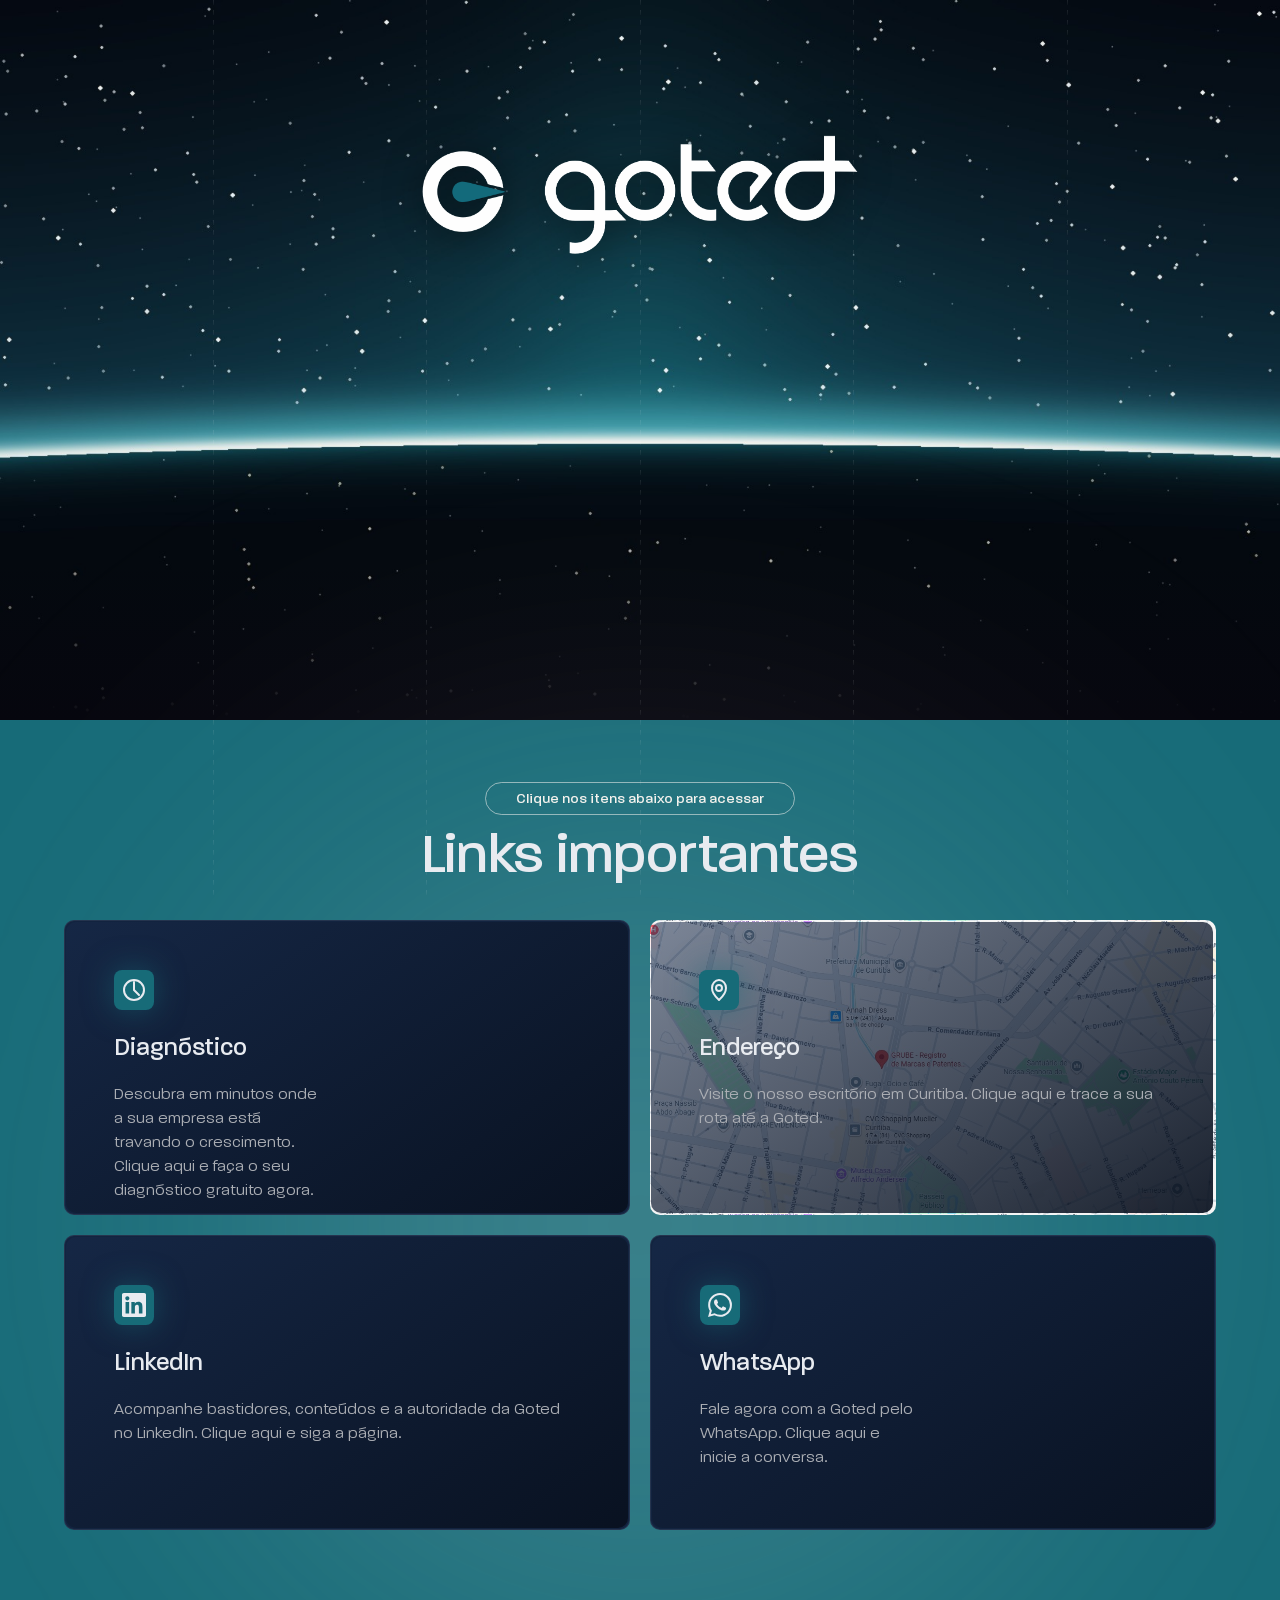
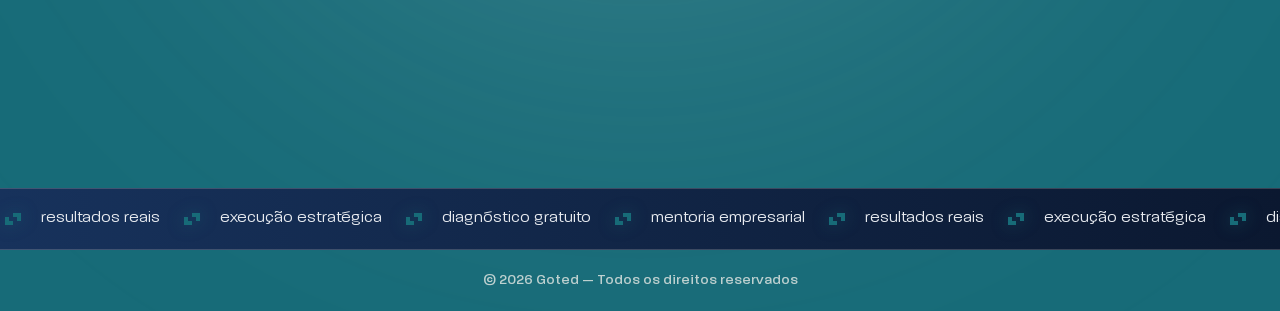
==== commit 8408ebb4: "fix: make petróleo the page's dominant background per feedback The previous pass only retinted small" ====
--- a/index.html
+++ b/index.html
@@ -390,7 +390,7 @@
 				</div>
 				</div>
             
-            <footer style="text-align:center;padding:20px;font-size:14px;color:#abaeb4;">© 2026 Goted — Todos os direitos reservados</footer>
+            <footer style="text-align:center;padding:20px;font-size:14px;color:rgba(245,243,238,.75);">© 2026 Goted — Todos os direitos reservados</footer>
 		<script type="speculationrules">
 {"prefetch":[{"source":"document","where":{"and":[{"href_matches":"/*"},{"not":{"href_matches":["/wp-*.php","/wp-admin/*","/wp-content/uploads/*","/wp-content/*","/wp-content/plugins/*","/wp-content/themes/hello-elementor/*","/*\\?(.+)"]}},{"not":{"selector_matches":"a[rel~=\"nofollow\"]"}},{"not":{"selector_matches":".no-prefetch, .no-prefetch a"}}]},"eagerness":"conservative"}]}
 </script>
--- a/assets/css/269c3875af85e786.css
+++ b/assets/css/269c3875af85e786.css
@@ -1,4 +1,4 @@
-﻿.elementor-kit-4{--e-global-color-primary:#E8EBF0;--e-global-color-secondary:#ABAEB4;--e-global-color-text:#12233F;--e-global-color-accent:#D6EFFB;--e-global-color-0485800:#9AEBF7;--e-global-color-80c5ca4:#17171E;--e-global-color-5ed63f7:#176B78;--e-global-typography-primary-font-family:"Paralucent";--e-global-typography-primary-font-size:3.5em;--e-global-typography-primary-font-weight:500;--e-global-typography-primary-line-height:1.2em;--e-global-typography-secondary-font-family:"Paralucent";--e-global-typography-secondary-font-size:2.5em;--e-global-typography-secondary-font-weight:500;--e-global-typography-secondary-line-height:1.2em;--e-global-typography-text-font-family:"Paralucent";--e-global-typography-text-font-size:1.125em;--e-global-typography-text-font-weight:300;--e-global-typography-text-line-height:1.5em;--e-global-typography-accent-font-family:"Paralucent";--e-global-typography-accent-font-size:1.125em;--e-global-typography-accent-font-weight:600;--e-global-typography-accent-line-height:1.5em;--e-global-typography-50db2d1-font-family:"Paralucent";--e-global-typography-50db2d1-font-size:1.5em;--e-global-typography-50db2d1-font-weight:500;--e-global-typography-50db2d1-line-height:1.4em;--e-global-typography-48ae9bf-font-family:"Paralucent";--e-global-typography-48ae9bf-font-size:1.25em;--e-global-typography-48ae9bf-font-weight:300;--e-global-typography-48ae9bf-line-height:1.4em;--e-global-typography-06c1b63-font-family:"Paralucent";--e-global-typography-06c1b63-font-size:2em;--e-global-typography-06c1b63-font-weight:500;--e-global-typography-06c1b63-line-height:1.4em;--e-global-typography-8f031d0-font-family:"Plus Jakarta Sans";font-family:"Paralucent", Sans-serif;font-weight:400;background-color:#0C0C0C;}.elementor-kit-4 a{font-family:"Paralucent", Sans-serif;font-weight:300;}.elementor-kit-4 a:hover{font-family:"Paralucent", Sans-serif;font-weight:300;}.elementor-kit-4 h1{font-family:"Paralucent", Sans-serif;font-weight:400;}.elementor-kit-4 h2{font-family:"Paralucent", Sans-serif;font-weight:400;}.elementor-kit-4 h3{font-family:"Paralucent", Sans-serif;font-weight:400;}.elementor-kit-4 h4{font-family:"Paralucent", Sans-serif;font-weight:400;}.elementor-kit-4 h5{font-family:"Paralucent", Sans-serif;font-weight:400;}.elementor-kit-4 h6{font-family:"Paralucent", Sans-serif;font-weight:400;}.elementor-kit-4 button,.elementor-kit-4 input[type="button"],.elementor-kit-4 input[type="submit"],.elementor-kit-4 .elementor-button{font-family:"Exo", Sans-serif;font-weight:400;}.elementor-kit-4 label{font-family:"Paralucent", Sans-serif;font-weight:400;}.elementor-kit-4 input:not([type="button"]):not([type="submit"]),.elementor-kit-4 textarea,.elementor-kit-4 .elementor-field-textual{font-family:"Paralucent", Sans-serif;font-weight:400;}.elementor-section.elementor-section-boxed > .elementor-container{max-width:1280px;}.e-con{--container-max-width:1280px;--container-default-padding-top:7em;--container-default-padding-right:0em;--container-default-padding-bottom:7em;--container-default-padding-left:0em;}.elementor-widget:not(:last-child){margin-block-end:20px;}.elementor-element{--widgets-spacing:20px 20px;--widgets-spacing-row:20px;--widgets-spacing-column:20px;}{}h1.entry-title{display:var(--page-title-display);}.elementor-kit-4 e-page-transition{background-color:#FFBC7D;}.site-header .site-branding{flex-direction:column;align-items:stretch;}.site-header{padding-inline-end:0px;padding-inline-start:0px;}.site-header .site-title{font-family:"Exo", Sans-serif;font-weight:400;}.site-header .site-description{font-family:"Exo", Sans-serif;font-weight:400;}.site-footer .site-branding{flex-direction:column;align-items:stretch;}.site-footer .site-description{font-family:"Paralucent", Sans-serif;font-weight:400;}footer .footer-inner .site-navigation a{font-family:"Paralucent", Sans-serif;}.site-footer .copyright p{font-family:"Paralucent", Sans-serif;font-weight:400;}@media(max-width:1366px){.elementor-kit-4{--e-global-typography-primary-font-size:3.5em;--e-global-typography-primary-line-height:1.2em;--e-global-typography-secondary-font-size:2.5em;--e-global-typography-secondary-line-height:1.2em;--e-global-typography-text-font-size:1em;--e-global-typography-text-line-height:1.5em;--e-global-typography-accent-font-size:1em;--e-global-typography-accent-line-height:1.5em;--e-global-typography-50db2d1-font-size:1.5em;--e-global-typography-50db2d1-line-height:1.4em;--e-global-typography-48ae9bf-font-size:1.25em;--e-global-typography-48ae9bf-line-height:1.4em;--e-global-typography-06c1b63-font-size:2em;--e-global-typography-06c1b63-line-height:1.4em;}.elementor-section.elementor-section-boxed > .elementor-container{max-width:90%;}.e-con{--container-max-width:90%;--container-default-padding-top:7em;--container-default-padding-right:0em;--container-default-padding-bottom:7em;--container-default-padding-left:0em;}}@media(max-width:1024px){.elementor-kit-4{--e-global-typography-primary-font-size:1.875em;--e-global-typography-primary-line-height:1.1em;--e-global-typography-secondary-font-size:1.5em;--e-global-typography-secondary-line-height:1.2em;--e-global-typography-text-font-size:1.125em;--e-global-typography-text-line-height:1.3em;--e-global-typography-accent-font-size:1em;--e-global-typography-accent-line-height:1.3em;--e-global-typography-50db2d1-font-size:1.375em;--e-global-typography-50db2d1-line-height:1.3em;--e-global-typography-48ae9bf-font-size:1.125em;--e-global-typography-48ae9bf-line-height:1.3em;--e-global-typography-06c1b63-font-size:1.5em;--e-global-typography-06c1b63-line-height:1.3em;}.elementor-section.elementor-section-boxed > .elementor-container{max-width:90%;}.e-con{--container-max-width:90%;--container-default-padding-top:5em;--container-default-padding-right:0em;--container-default-padding-bottom:5em;--container-default-padding-left:0em;}}@media(max-width:767px){.elementor-kit-4{--e-global-typography-primary-font-size:8.3vw;--e-global-typography-primary-line-height:1.1em;--e-global-typography-secondary-font-size:1.5em;--e-global-typography-secondary-line-height:1.1em;--e-global-typography-text-font-size:1em;--e-global-typography-text-line-height:1.2em;--e-global-typography-accent-font-size:1em;--e-global-typography-accent-line-height:1.2em;--e-global-typography-50db2d1-font-size:1.25em;--e-global-typography-50db2d1-line-height:1.3em;--e-global-typography-48ae9bf-font-size:1em;--e-global-typography-48ae9bf-line-height:1.3em;--e-global-typography-06c1b63-font-size:1.375em;--e-global-typography-06c1b63-line-height:1.2em;}.elementor-section.elementor-section-boxed > .elementor-container{max-width:100%;}.e-con{--container-max-width:100%;--container-default-padding-top:4em;--container-default-padding-right:1.25em;--container-default-padding-bottom:4em;--container-default-padding-left:1.25em;}}@media(min-width:2400px){.elementor-kit-4{--e-global-typography-primary-font-size:3.5em;--e-global-typography-primary-line-height:1.2em;--e-global-typography-secondary-font-size:2.5em;--e-global-typography-secondary-line-height:1.2em;--e-global-typography-text-font-size:1.125em;--e-global-typography-text-line-height:1.5em;--e-global-typography-accent-font-size:1.125em;--e-global-typography-accent-line-height:1.5em;--e-global-typography-50db2d1-font-size:1.5em;--e-global-typography-50db2d1-line-height:1.4em;--e-global-typography-48ae9bf-font-size:1.25em;--e-global-typography-48ae9bf-line-height:1.4em;--e-global-typography-06c1b63-font-size:2em;--e-global-typography-06c1b63-line-height:1.4em;}.elementor-section.elementor-section-boxed > .elementor-container{max-width:1280px;}.e-con{--container-max-width:1280px;--container-default-padding-top:7em;--container-default-padding-right:0em;--container-default-padding-bottom:7em;--container-default-padding-left:0em;}}
+﻿.elementor-kit-4{--e-global-color-primary:#E8EBF0;--e-global-color-secondary:#ABAEB4;--e-global-color-text:#176B78;--e-global-color-accent:#D6EFFB;--e-global-color-0485800:#9AEBF7;--e-global-color-80c5ca4:#17171E;--e-global-color-5ed63f7:#176B78;--e-global-typography-primary-font-family:"Paralucent";--e-global-typography-primary-font-size:3.5em;--e-global-typography-primary-font-weight:500;--e-global-typography-primary-line-height:1.2em;--e-global-typography-secondary-font-family:"Paralucent";--e-global-typography-secondary-font-size:2.5em;--e-global-typography-secondary-font-weight:500;--e-global-typography-secondary-line-height:1.2em;--e-global-typography-text-font-family:"Paralucent";--e-global-typography-text-font-size:1.125em;--e-global-typography-text-font-weight:300;--e-global-typography-text-line-height:1.5em;--e-global-typography-accent-font-family:"Paralucent";--e-global-typography-accent-font-size:1.125em;--e-global-typography-accent-font-weight:600;--e-global-typography-accent-line-height:1.5em;--e-global-typography-50db2d1-font-family:"Paralucent";--e-global-typography-50db2d1-font-size:1.5em;--e-global-typography-50db2d1-font-weight:500;--e-global-typography-50db2d1-line-height:1.4em;--e-global-typography-48ae9bf-font-family:"Paralucent";--e-global-typography-48ae9bf-font-size:1.25em;--e-global-typography-48ae9bf-font-weight:300;--e-global-typography-48ae9bf-line-height:1.4em;--e-global-typography-06c1b63-font-family:"Paralucent";--e-global-typography-06c1b63-font-size:2em;--e-global-typography-06c1b63-font-weight:500;--e-global-typography-06c1b63-line-height:1.4em;--e-global-typography-8f031d0-font-family:"Plus Jakarta Sans";font-family:"Paralucent", Sans-serif;font-weight:400;background-color:#176B78;}.elementor-kit-4 a{font-family:"Paralucent", Sans-serif;font-weight:300;}.elementor-kit-4 a:hover{font-family:"Paralucent", Sans-serif;font-weight:300;}.elementor-kit-4 h1{font-family:"Paralucent", Sans-serif;font-weight:400;}.elementor-kit-4 h2{font-family:"Paralucent", Sans-serif;font-weight:400;}.elementor-kit-4 h3{font-family:"Paralucent", Sans-serif;font-weight:400;}.elementor-kit-4 h4{font-family:"Paralucent", Sans-serif;font-weight:400;}.elementor-kit-4 h5{font-family:"Paralucent", Sans-serif;font-weight:400;}.elementor-kit-4 h6{font-family:"Paralucent", Sans-serif;font-weight:400;}.elementor-kit-4 button,.elementor-kit-4 input[type="button"],.elementor-kit-4 input[type="submit"],.elementor-kit-4 .elementor-button{font-family:"Exo", Sans-serif;font-weight:400;}.elementor-kit-4 label{font-family:"Paralucent", Sans-serif;font-weight:400;}.elementor-kit-4 input:not([type="button"]):not([type="submit"]),.elementor-kit-4 textarea,.elementor-kit-4 .elementor-field-textual{font-family:"Paralucent", Sans-serif;font-weight:400;}.elementor-section.elementor-section-boxed > .elementor-container{max-width:1280px;}.e-con{--container-max-width:1280px;--container-default-padding-top:7em;--container-default-padding-right:0em;--container-default-padding-bottom:7em;--container-default-padding-left:0em;}.elementor-widget:not(:last-child){margin-block-end:20px;}.elementor-element{--widgets-spacing:20px 20px;--widgets-spacing-row:20px;--widgets-spacing-column:20px;}{}h1.entry-title{display:var(--page-title-display);}.elementor-kit-4 e-page-transition{background-color:#FFBC7D;}.site-header .site-branding{flex-direction:column;align-items:stretch;}.site-header{padding-inline-end:0px;padding-inline-start:0px;}.site-header .site-title{font-family:"Exo", Sans-serif;font-weight:400;}.site-header .site-description{font-family:"Exo", Sans-serif;font-weight:400;}.site-footer .site-branding{flex-direction:column;align-items:stretch;}.site-footer .site-description{font-family:"Paralucent", Sans-serif;font-weight:400;}footer .footer-inner .site-navigation a{font-family:"Paralucent", Sans-serif;}.site-footer .copyright p{font-family:"Paralucent", Sans-serif;font-weight:400;}@media(max-width:1366px){.elementor-kit-4{--e-global-typography-primary-font-size:3.5em;--e-global-typography-primary-line-height:1.2em;--e-global-typography-secondary-font-size:2.5em;--e-global-typography-secondary-line-height:1.2em;--e-global-typography-text-font-size:1em;--e-global-typography-text-line-height:1.5em;--e-global-typography-accent-font-size:1em;--e-global-typography-accent-line-height:1.5em;--e-global-typography-50db2d1-font-size:1.5em;--e-global-typography-50db2d1-line-height:1.4em;--e-global-typography-48ae9bf-font-size:1.25em;--e-global-typography-48ae9bf-line-height:1.4em;--e-global-typography-06c1b63-font-size:2em;--e-global-typography-06c1b63-line-height:1.4em;}.elementor-section.elementor-section-boxed > .elementor-container{max-width:90%;}.e-con{--container-max-width:90%;--container-default-padding-top:7em;--container-default-padding-right:0em;--container-default-padding-bottom:7em;--container-default-padding-left:0em;}}@media(max-width:1024px){.elementor-kit-4{--e-global-typography-primary-font-size:1.875em;--e-global-typography-primary-line-height:1.1em;--e-global-typography-secondary-font-size:1.5em;--e-global-typography-secondary-line-height:1.2em;--e-global-typography-text-font-size:1.125em;--e-global-typography-text-line-height:1.3em;--e-global-typography-accent-font-size:1em;--e-global-typography-accent-line-height:1.3em;--e-global-typography-50db2d1-font-size:1.375em;--e-global-typography-50db2d1-line-height:1.3em;--e-global-typography-48ae9bf-font-size:1.125em;--e-global-typography-48ae9bf-line-height:1.3em;--e-global-typography-06c1b63-font-size:1.5em;--e-global-typography-06c1b63-line-height:1.3em;}.elementor-section.elementor-section-boxed > .elementor-container{max-width:90%;}.e-con{--container-max-width:90%;--container-default-padding-top:5em;--container-default-padding-right:0em;--container-default-padding-bottom:5em;--container-default-padding-left:0em;}}@media(max-width:767px){.elementor-kit-4{--e-global-typography-primary-font-size:8.3vw;--e-global-typography-primary-line-height:1.1em;--e-global-typography-secondary-font-size:1.5em;--e-global-typography-secondary-line-height:1.1em;--e-global-typography-text-font-size:1em;--e-global-typography-text-line-height:1.2em;--e-global-typography-accent-font-size:1em;--e-global-typography-accent-line-height:1.2em;--e-global-typography-50db2d1-font-size:1.25em;--e-global-typography-50db2d1-line-height:1.3em;--e-global-typography-48ae9bf-font-size:1em;--e-global-typography-48ae9bf-line-height:1.3em;--e-global-typography-06c1b63-font-size:1.375em;--e-global-typography-06c1b63-line-height:1.2em;}.elementor-section.elementor-section-boxed > .elementor-container{max-width:100%;}.e-con{--container-max-width:100%;--container-default-padding-top:4em;--container-default-padding-right:1.25em;--container-default-padding-bottom:4em;--container-default-padding-left:1.25em;}}@media(min-width:2400px){.elementor-kit-4{--e-global-typography-primary-font-size:3.5em;--e-global-typography-primary-line-height:1.2em;--e-global-typography-secondary-font-size:2.5em;--e-global-typography-secondary-line-height:1.2em;--e-global-typography-text-font-size:1.125em;--e-global-typography-text-line-height:1.5em;--e-global-typography-accent-font-size:1.125em;--e-global-typography-accent-line-height:1.5em;--e-global-typography-50db2d1-font-size:1.5em;--e-global-typography-50db2d1-line-height:1.4em;--e-global-typography-48ae9bf-font-size:1.25em;--e-global-typography-48ae9bf-line-height:1.4em;--e-global-typography-06c1b63-font-size:2em;--e-global-typography-06c1b63-line-height:1.4em;}.elementor-section.elementor-section-boxed > .elementor-container{max-width:1280px;}.e-con{--container-max-width:1280px;--container-default-padding-top:7em;--container-default-padding-right:0em;--container-default-padding-bottom:7em;--container-default-padding-left:0em;}}
 /* Start Custom Fonts CSS */@font-face {
 	font-family: 'Paralucent';
 	font-style: normal;
--- a/assets/css/a5a1a75965161b67.css
+++ b/assets/css/a5a1a75965161b67.css
@@ -8,12 +8,12 @@
 
 
 .elementor-3634 .elementor-element.elementor-element-96e56c5{
-    background: linear-gradient(145deg, rgba(23,21,58,.55) 0%, rgba(13,11,31,.92) 100%);
+    background: linear-gradient(145deg, rgba(24,42,74,.55) 0%, rgba(8,16,30,.92) 100%);
 }
 
 @media(max-width:1024px){
     .elementor-3634 .elementor-element.elementor-element-96e56c5{
-    background: linear-gradient(145deg, rgba(23,21,58,.55) 0%, rgba(13,11,31,.92) 100%);
+    background: linear-gradient(145deg, rgba(24,42,74,.55) 0%, rgba(8,16,30,.92) 100%);
 }
 }/* End custom CSS */
 /* Start custom CSS for icon-box, class: .elementor-element-bba4162 */.elementor-3634 .elementor-element.elementor-element-bba4162 svg {
@@ -24,14 +24,14 @@
 
 
 .elementor-3634 .elementor-element.elementor-element-bba4162{
-    background: linear-gradient(145deg, rgba(23,21,58,.55) 0%, rgba(13,11,31,.92) 100%);
+    background: linear-gradient(145deg, rgba(24,42,74,.55) 0%, rgba(8,16,30,.92) 100%);
 }
 
 
 
 @media(max-width:1024px){
     .elementor-3634 .elementor-element.elementor-element-bba4162{
-    background: linear-gradient(145deg, rgba(23,21,58,.55) 0%, rgba(13,11,31,.92) 100%);
+    background: linear-gradient(145deg, rgba(24,42,74,.55) 0%, rgba(8,16,30,.92) 100%);
 }
 }/* End custom CSS */
 /* Start custom CSS for icon-box, class: .elementor-element-ab2f37f */.elementor-3634 .elementor-element.elementor-element-ab2f37f svg {
@@ -40,14 +40,14 @@
 
 
 .elementor-3634 .elementor-element.elementor-element-ab2f37f{
-    background: linear-gradient(145deg, rgba(23,21,58,.55) 0%, rgba(13,11,31,.92) 100%);
+    background: linear-gradient(145deg, rgba(24,42,74,.55) 0%, rgba(8,16,30,.92) 100%);
 }
 
 
 
 @media(max-width:1024px){
     .elementor-3634 .elementor-element.elementor-element-ab2f37f{
-    background: linear-gradient(145deg, rgba(23,21,58,.55) 0%, rgba(13,11,31,.92) 100%);
+    background: linear-gradient(145deg, rgba(24,42,74,.55) 0%, rgba(8,16,30,.92) 100%);
 }
 }/* End custom CSS */
 /* Start custom CSS for icon-box, class: .elementor-element-3cd9fe5 */.elementor-3634 .elementor-element.elementor-element-3cd9fe5 svg {
@@ -57,14 +57,14 @@
 
 
 .elementor-3634 .elementor-element.elementor-element-3cd9fe5{
-    background: linear-gradient(145deg, rgba(23,21,58,.55) 0%, rgba(13,11,31,.92) 100%);
+    background: linear-gradient(145deg, rgba(24,42,74,.55) 0%, rgba(8,16,30,.92) 100%);
 }
 
 
 
 @media(max-width:1024px){
     .elementor-3634 .elementor-element.elementor-element-3cd9fe5{
-    background: linear-gradient(145deg, rgba(23,21,58,.55) 0%, rgba(13,11,31,.92) 100%);
+    background: linear-gradient(145deg, rgba(24,42,74,.55) 0%, rgba(8,16,30,.92) 100%);
 }
 }/* End custom CSS */
 /* Start custom CSS for icon-box, class: .elementor-element-fe42ff8 */.elementor-3634 .elementor-element.elementor-element-fe42ff8 svg {
@@ -76,7 +76,7 @@
 
 
 .elementor-3634 .elementor-element.elementor-element-fe42ff8{
-    background: linear-gradient(145deg, rgba(23,21,58,.55) 0%, rgba(13,11,31,.92) 100%);
+    background: linear-gradient(145deg, rgba(24,42,74,.55) 0%, rgba(8,16,30,.92) 100%);
 }
 
 
@@ -84,7 +84,7 @@
 
 @media(max-width:1024px){
     .elementor-3634 .elementor-element.elementor-element-fe42ff8{
-    background: linear-gradient(145deg, rgba(23,21,58,.55) 0%, rgba(13,11,31,.92) 100%);
+    background: linear-gradient(145deg, rgba(24,42,74,.55) 0%, rgba(8,16,30,.92) 100%);
 }
 }/* End custom CSS */
 /* Start custom CSS for container, class: .elementor-element-cdd2650 */.elementor-3634 .elementor-element.elementor-element-cdd2650:before{
@@ -95,7 +95,7 @@
     transform: translate(-50%, -50%);
     width: 800px;
     height: 800px;
-    background: #1d1a3890;
+    background: rgba(245,243,238,0.18);
     border-radius: 100%;
     filter: blur(180px);
     z-index: -1;
@@ -142,14 +142,14 @@
 
 
 .card2:before{
-    background: radial-gradient(800px circle at var(--mouse-x) var(--mouse-y), #2D307750, transparent 40%);
+    background: radial-gradient(800px circle at var(--mouse-x) var(--mouse-y), rgba(245,243,238,0.35), transparent 40%);
     mix-blend-mode: screen;
     z-index: 6;
    
 }
 
 .card2:after{
-    background: radial-gradient(400px circle at var(--mouse-x) var(--mouse-y), #9AEBF790, transparent 40%)!important;
+    background: radial-gradient(400px circle at var(--mouse-x) var(--mouse-y), rgba(116,166,174,0.56), transparent 40%)!important;
     z-index: -1;
     
 }   
@@ -287,7 +287,7 @@
     
 }/* End custom CSS */
 /* Start custom CSS for container, class: .elementor-element-cef0848 */.elementor-3634 .elementor-element.elementor-element-cef0848{
-    background: linear-gradient(to left, #1A1D24, #24262C);
+    background: linear-gradient(to left, #0B1830, #17325C);
 }/* End custom CSS */
 /* Start custom CSS for image-box, class: .elementor-element-0f2e550 */@media(max-width:364px){
     .elementor-3634 .elementor-element.elementor-element-0f2e550{
@@ -2082,13 +2082,13 @@
 }
 
 body::-webkit-scrollbar-track{
-    background: #17171E;
+    background: #0d1830;
 }
 
 body::-webkit-scrollbar-thumb{
-    background: #2C35FF;
+    background: #176B78;
     border-radius: 10px;
-    border: 2px solid #17171E;
+    border: 2px solid #0d1830;
 }
 
 
@@ -2128,9 +2128,9 @@
 
 /*personalizando a seleÃ§Ã£o padrÃ£o*/
 *::selection{
-    color: #DEE1E6;
-    background: #2C35FF;
-    -webkit-text-fill-color: #DEE1E6;
+    color: #F5F3EE;
+    background: #176B78;
+    -webkit-text-fill-color: #F5F3EE;
 }
 
 @media(max-width: 1024px){
@@ -2213,9 +2213,9 @@
 
 
 .destaque {
-    border: 1px solid #ABAEB4;
-    color: #ABAEB4;
-    font-size: 14px; 
+    border: 1px solid rgba(245,243,238,.55);
+    color: #F5F3EE;
+    font-size: 14px;
     padding: 6px 30px 4px 30px;
     border-radius: 100px;
     display: inline-block;
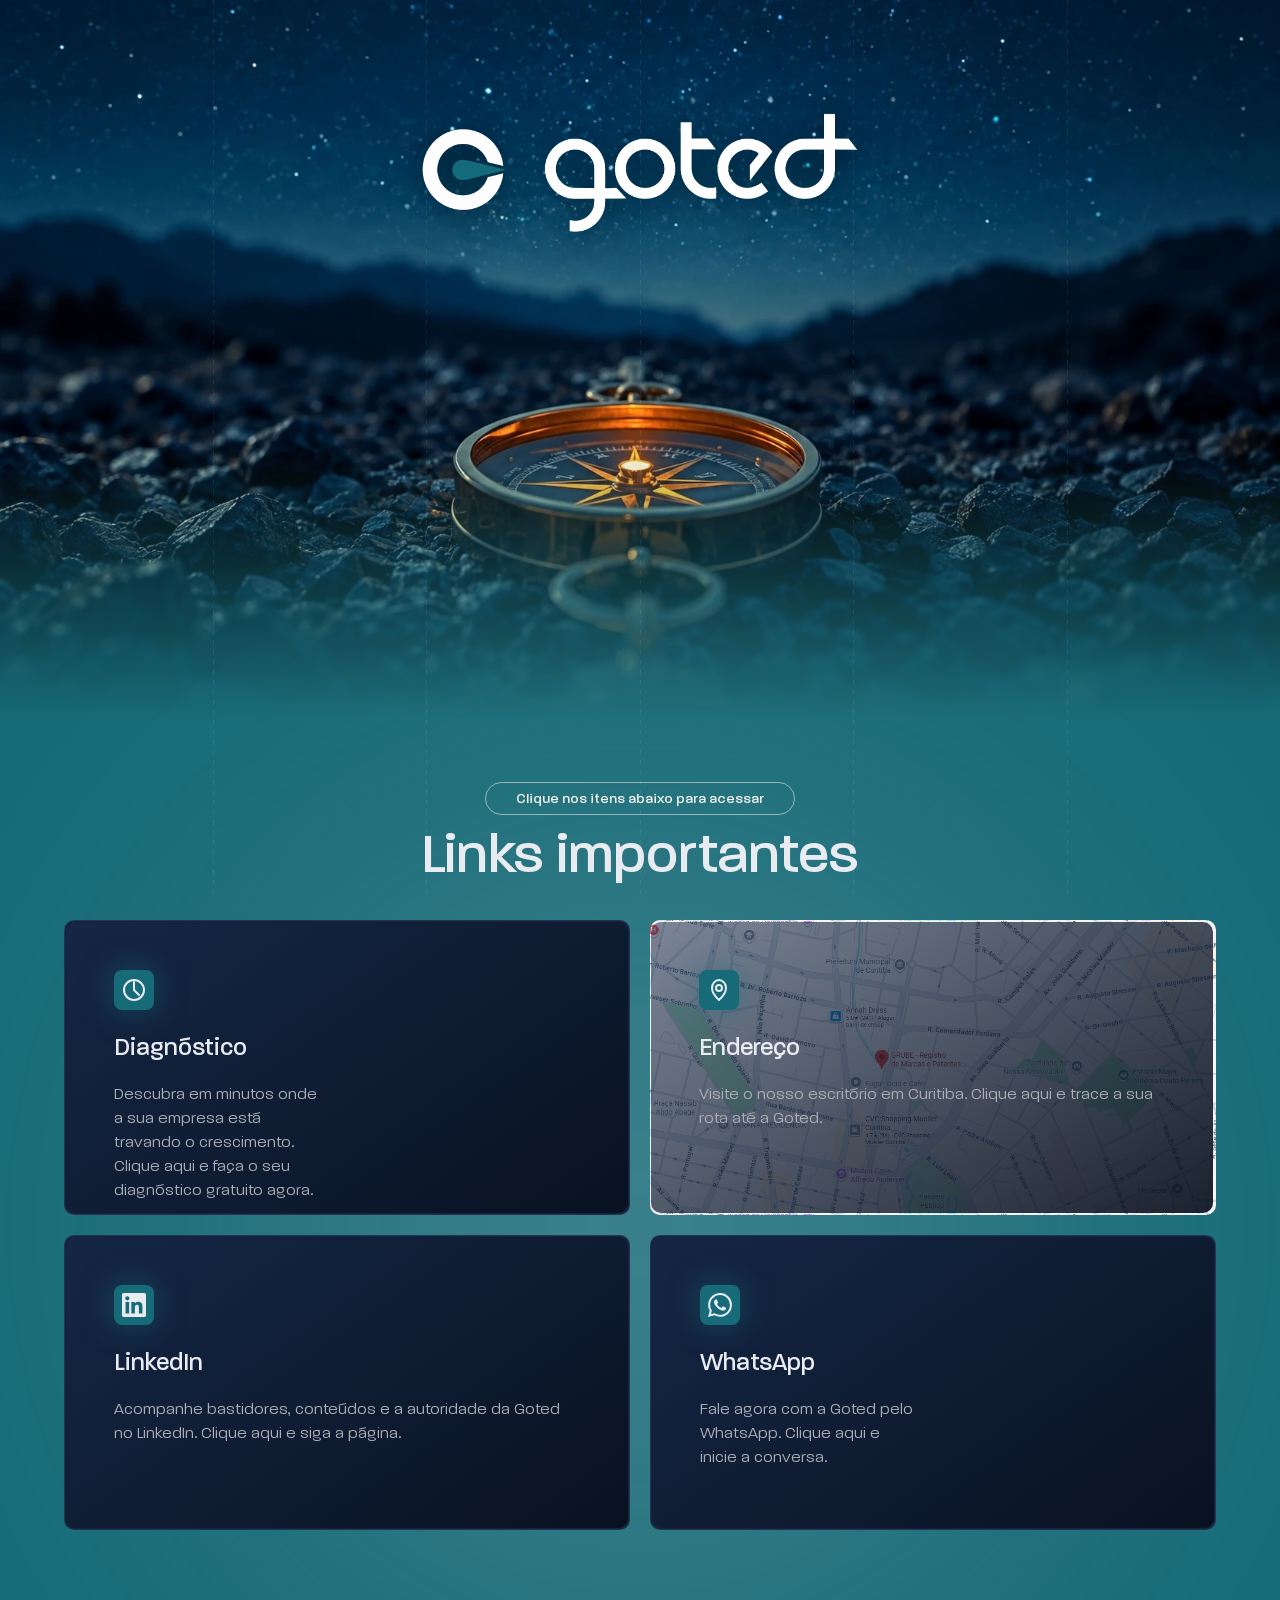
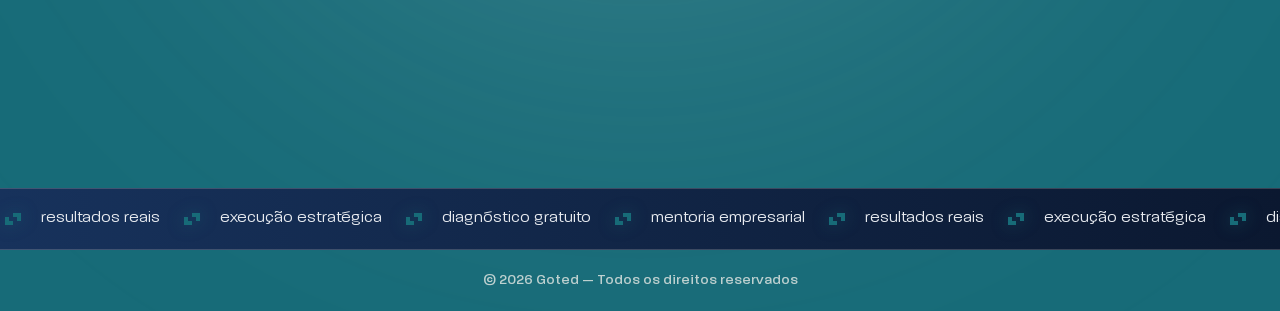
==== commit dcebed4b: "feat: swap hero banner for the compass photo with pulsing logo Replaces the procedural space backgro" ====
--- a/index.html
+++ b/index.html
@@ -160,9 +160,11 @@
 	
 		<div  data-elementor-type="wp-page" data-elementor-id="3634" class="elementor elementor-3634" data-elementor-post-type="page">
 <style>
-.goted-hero-banner{position:relative;width:100%;aspect-ratio:1672/941;overflow:hidden;background-image:url('assets/images/brand/hero-bg-petroleo.jpg');background-size:cover;background-position:center;background-color:#12233F;}
-.goted-hero-banner::after{content:"";position:absolute;left:0;right:0;bottom:0;height:22%;background:linear-gradient(180deg,rgba(6,6,14,0) 0%,#06060E 100%);pointer-events:none;}
-.goted-hero-banner__logo{position:absolute;left:50%;top:27%;transform:translate(-50%,-50%);width:34%;max-width:420px;min-width:160px;height:auto;z-index:2;filter:drop-shadow(0 4px 18px rgba(0,0,0,.5));}
+.goted-hero-banner{position:relative;width:100%;aspect-ratio:1672/941;overflow:hidden;background-image:url('assets/images/brand/hero-bg-compass.jpg');background-size:cover;background-position:center;background-color:#176B78;}
+.goted-hero-banner::after{content:"";position:absolute;left:0;right:0;bottom:0;height:38%;background:linear-gradient(180deg,rgba(23,107,120,0) 0%,#176B78 100%);pointer-events:none;}
+.goted-hero-banner__logo{position:absolute;left:50%;top:24%;transform:translate(-50%,-50%);width:34%;max-width:420px;min-width:160px;height:auto;z-index:2;filter:drop-shadow(0 4px 18px rgba(0,0,0,.5));animation:goted-logo-pulse 2.6s ease-in-out infinite;}
+@keyframes goted-logo-pulse{0%,100%{transform:translate(-50%,-50%) scale(1);}50%{transform:translate(-50%,-50%) scale(1.08);}}
+@media (prefers-reduced-motion: reduce){.goted-hero-banner__logo{animation:none;}}
 </style>
 <section class="goted-hero-banner">
 <img class="goted-hero-banner__logo" src="assets/images/brand/logo-goted.png" alt="GOTED" width="1509" height="410" />
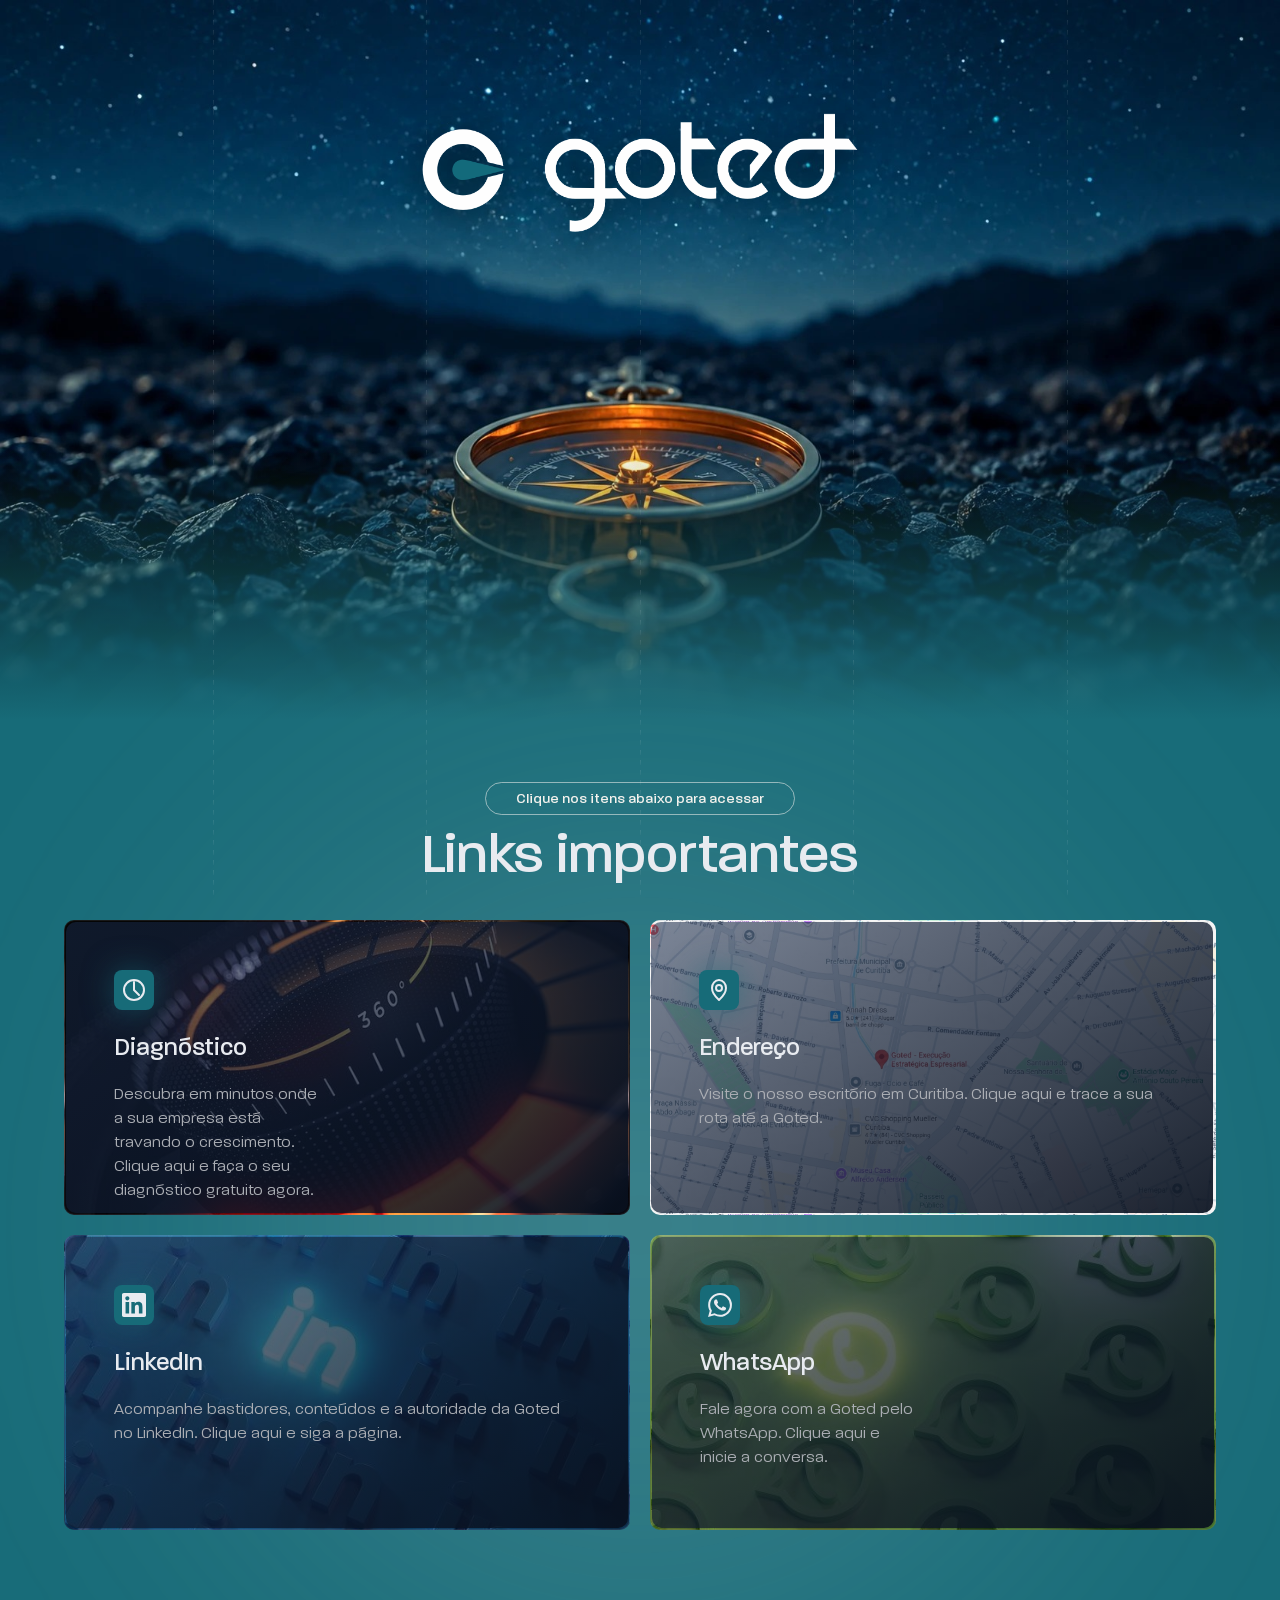
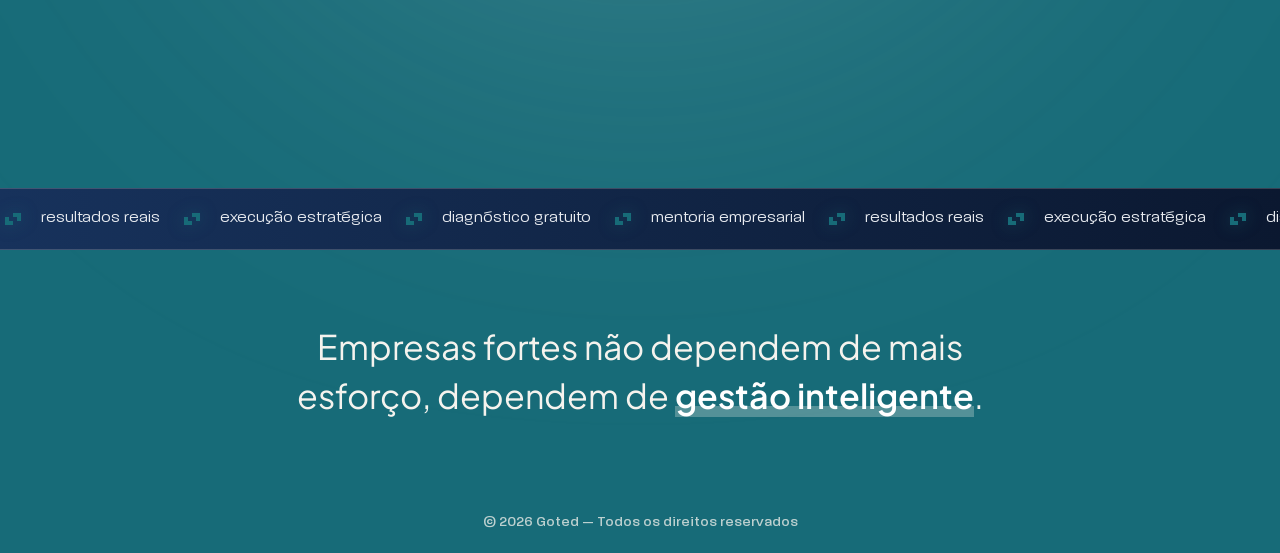
==== commit de2b6a27: "feat: add closing statement and a drifting glow effect on the petróleo bg Adds the "Empresas fortes." ====
--- a/index.html
+++ b/index.html
@@ -165,7 +165,20 @@
 .goted-hero-banner__logo{position:absolute;left:50%;top:24%;transform:translate(-50%,-50%);width:34%;max-width:420px;min-width:160px;height:auto;z-index:2;filter:drop-shadow(0 4px 18px rgba(0,0,0,.5));animation:goted-logo-pulse 2.6s ease-in-out infinite;}
 @keyframes goted-logo-pulse{0%,100%{transform:translate(-50%,-50%) scale(1);}50%{transform:translate(-50%,-50%) scale(1.08);}}
 @media (prefers-reduced-motion: reduce){.goted-hero-banner__logo{animation:none;}}
-</style>
+.goted-bg-fx{position:fixed;inset:0;z-index:-2;overflow:hidden;pointer-events:none;}
+.goted-bg-fx span{position:absolute;border-radius:50%;filter:blur(90px);will-change:transform;}
+.goted-bg-fx span:nth-child(1){width:34vw;height:34vw;min-width:320px;min-height:320px;background:rgba(245,243,238,.16);top:8%;left:-8%;animation:goted-drift1 24s ease-in-out infinite;}
+.goted-bg-fx span:nth-child(2){width:40vw;height:40vw;min-width:380px;min-height:380px;background:rgba(8,26,40,.55);top:38%;right:-12%;animation:goted-drift2 28s ease-in-out infinite;}
+.goted-bg-fx span:nth-child(3){width:28vw;height:28vw;min-width:280px;min-height:280px;background:rgba(120,210,220,.20);bottom:-6%;left:32%;animation:goted-drift3 32s ease-in-out infinite;}
+@keyframes goted-drift1{0%,100%{transform:translate(0,0) scale(1);}50%{transform:translate(6vw,8vh) scale(1.12);}}
+@keyframes goted-drift2{0%,100%{transform:translate(0,0) scale(1);}50%{transform:translate(-7vw,-6vh) scale(1.08);}}
+@keyframes goted-drift3{0%,100%{transform:translate(0,0) scale(1);}50%{transform:translate(5vw,-7vh) scale(1.1);}}
+@media (prefers-reduced-motion: reduce){.goted-bg-fx span{animation:none;}}
+.goted-statement{position:relative;padding:72px 24px;text-align:center;}
+.goted-statement p{position:relative;z-index:1;max-width:760px;margin:0 auto;font-family:'Plus Jakarta Sans',sans-serif;font-size:clamp(22px,3.4vw,34px);line-height:1.45;font-weight:500;color:#F5F3EE;}
+.goted-statement strong{color:#ffffff;font-weight:700;box-shadow:inset 0 -0.32em 0 rgba(245,243,238,.28);}
+</style>
+<div class="goted-bg-fx"><span></span><span></span><span></span></div>
 <section class="goted-hero-banner">
 <img class="goted-hero-banner__logo" src="assets/images/brand/logo-goted.png" alt="GOTED" width="1509" height="410" />
 </section>
@@ -391,7 +404,7 @@
 						</div>
 				</div>
 				</div>
-            
+<section class="goted-statement"><p>Empresas fortes não dependem de mais esforço, dependem de <strong>gestão inteligente</strong>.</p></section>
             <footer style="text-align:center;padding:20px;font-size:14px;color:rgba(245,243,238,.75);">© 2026 Goted — Todos os direitos reservados</footer>
 		<script type="speculationrules">
 {"prefetch":[{"source":"document","where":{"and":[{"href_matches":"/*"},{"not":{"href_matches":["/wp-*.php","/wp-admin/*","/wp-content/uploads/*","/wp-content/*","/wp-content/plugins/*","/wp-content/themes/hello-elementor/*","/*\\?(.+)"]}},{"not":{"selector_matches":"a[rel~=\"nofollow\"]"}},{"not":{"selector_matches":".no-prefetch, .no-prefetch a"}}]},"eagerness":"conservative"}]}
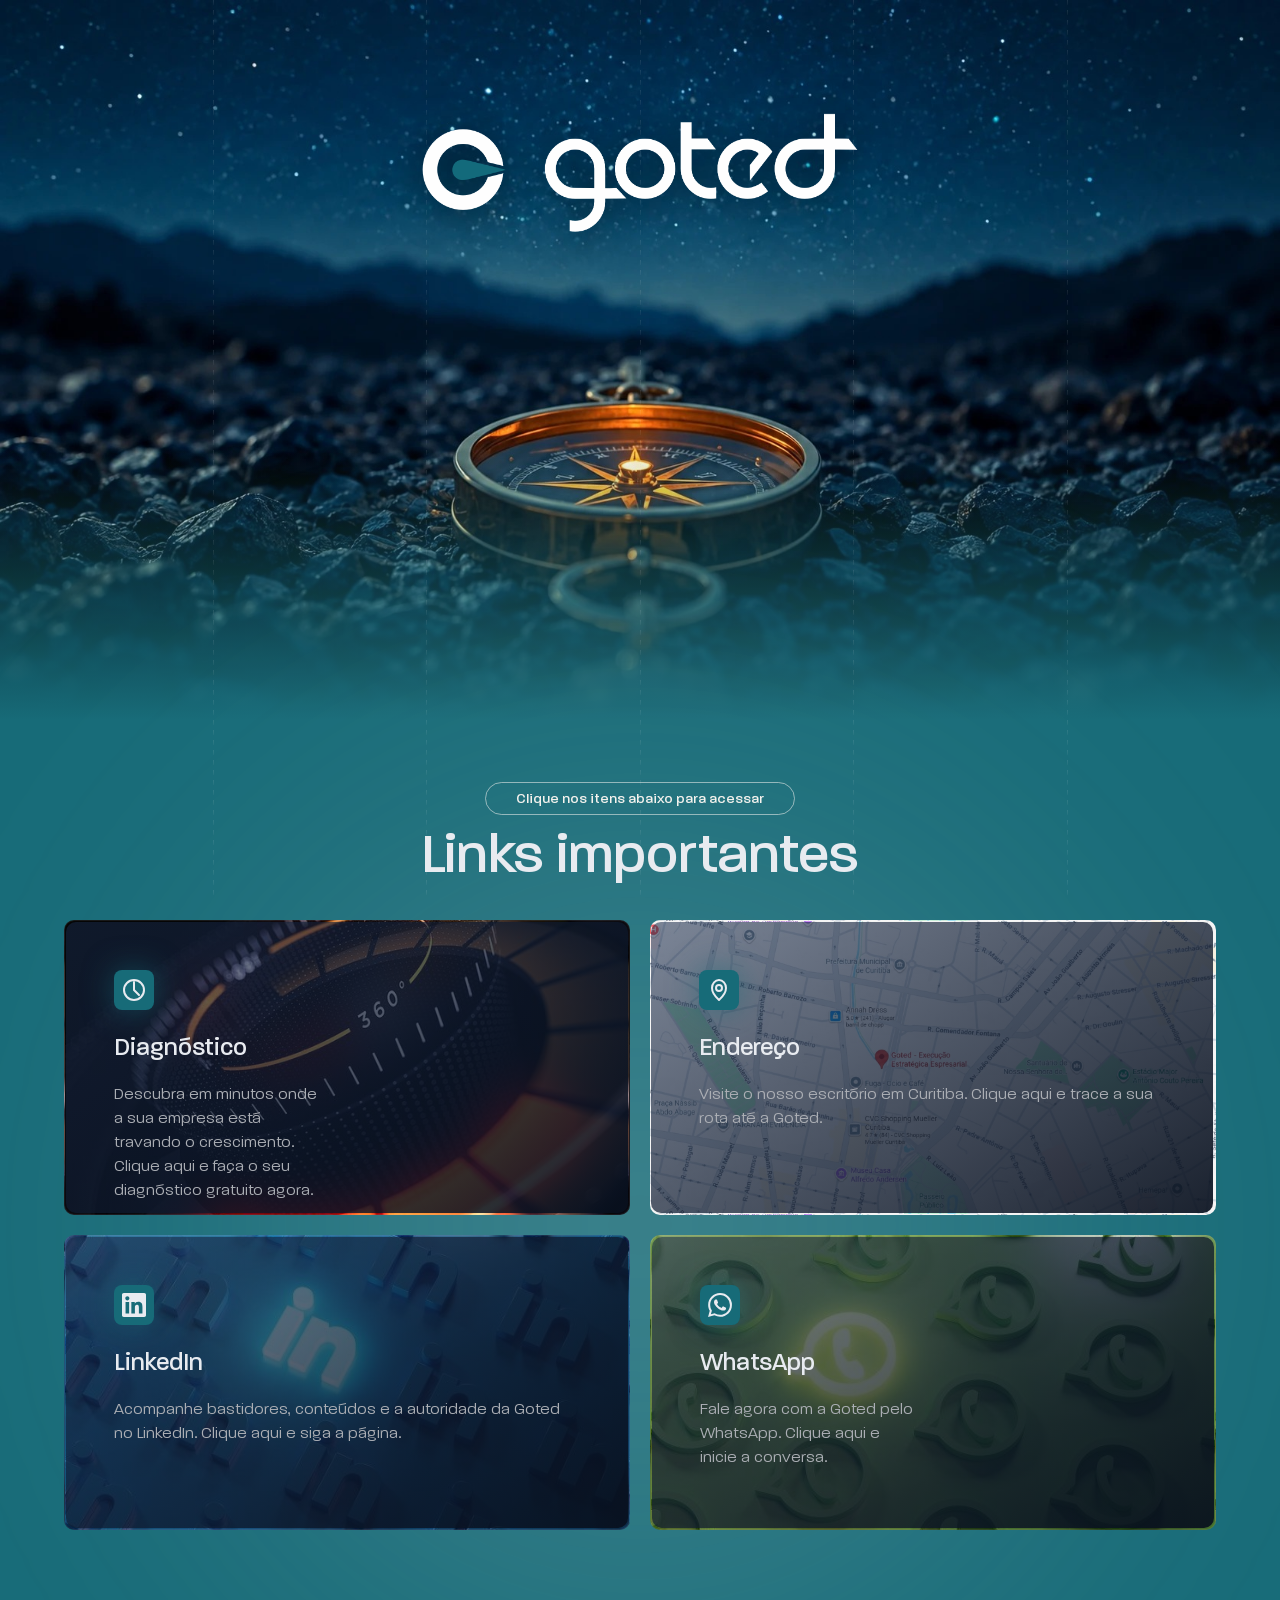
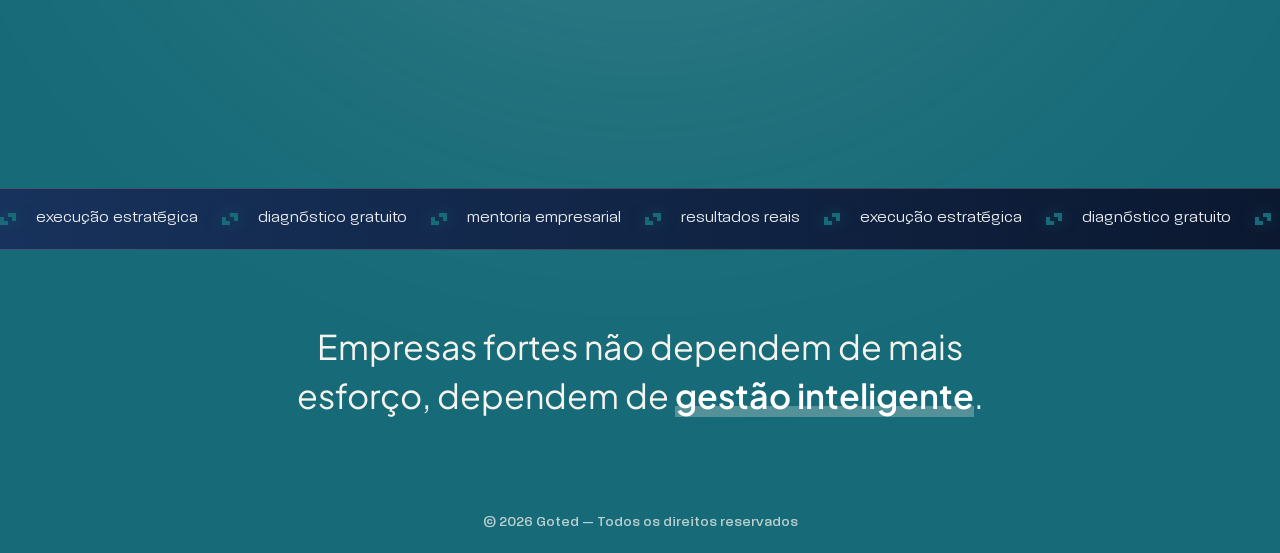
==== commit 38e55377: "fix: shrink mobile card height and make the ticker scroll on its own Card min-height on phones/table" ====
--- a/index.html
+++ b/index.html
@@ -317,7 +317,7 @@
 					</div>
 				</div>
 		<div class="elementor-element elementor-element-cef0848 e-con-full e-flex e-con e-parent" data-id="cef0848" data-element_type="container" data-e-type="container" data-settings="{&quot;background_background&quot;:&quot;classic&quot;}">
-				<div class="elementor-element elementor-element-5c610b8 elementor-icon-list--layout-inline elementor-list-item-link-full_width elementor-widget elementor-widget-icon-list" data-id="5c610b8" data-element_type="widget" data-e-type="widget" data-settings="{&quot;motion_fx_motion_fx_scrolling&quot;:&quot;yes&quot;,&quot;motion_fx_translateX_effect&quot;:&quot;yes&quot;,&quot;motion_fx_translateX_speed&quot;:{&quot;unit&quot;:&quot;px&quot;,&quot;size&quot;:9.2,&quot;sizes&quot;:[]},&quot;motion_fx_translateX_affectedRange&quot;:{&quot;unit&quot;:&quot;%&quot;,&quot;size&quot;:&quot;&quot;,&quot;sizes&quot;:{&quot;start&quot;:0,&quot;end&quot;:100}},&quot;motion_fx_devices&quot;:[&quot;widescreen&quot;,&quot;desktop&quot;,&quot;laptop&quot;,&quot;tablet&quot;,&quot;mobile&quot;]}" data-widget_type="icon-list.default">
+				<div class="elementor-element elementor-element-5c610b8 elementor-icon-list--layout-inline elementor-list-item-link-full_width elementor-widget elementor-widget-icon-list" data-id="5c610b8" data-element_type="widget" data-e-type="widget" data-widget_type="icon-list.default">
 				<div class="elementor-widget-container">
 							<ul class="elementor-icon-list-items elementor-inline-items">
 							<li class="elementor-icon-list-item elementor-inline-item">
--- a/assets/css/a5a1a75965161b67.css
+++ b/assets/css/a5a1a75965161b67.css
@@ -221,13 +221,13 @@
 
 @media(max-width: 1024px) and (min-width:881px){
 .card2{
-    min-height: 64vh;
+    min-height: 300px;
 }
 }
 
 @media(max-width: 880px) and (min-width: 768px){
 .card2{
-    min-height: 60vh;
+    min-height: 260px;
 }
 }
 
@@ -235,14 +235,14 @@
 
 @media(max-width: 767px) and (min-width: 663px){
 .card2{
-    min-height: 63vh;
+    min-height: 230px;
 }
 }
 
 
 @media(max-width: 662px){
 .card2{
-    min-height: 54vh;
+    min-height: 200px;
 }
 }/* End custom CSS */
 /* Start custom CSS for html, class: .elementor-element-9da0dcc */.linhas {
@@ -268,23 +268,32 @@
     flex-wrap: nowrap;
     white-space: nowrap;
     position: relative;
-    left: -50%;
+    left: 0;
+    width: max-content;
+    animation: goted-ticker-scroll 34s linear infinite;
 }
 
 .elementor-3634 .elementor-element.elementor-element-5c610b8 .elementor-widget-container{
-    overflow: visible;
-}
-
+    overflow: hidden;
+}
+
+.elementor-3634 .elementor-element.elementor-element-cef0848{
+    overflow: hidden;
+}
+
+@keyframes goted-ticker-scroll{
+    from{ transform: translateX(0); }
+    to{ transform: translateX(-50%); }
+}
+
+@media (prefers-reduced-motion: reduce){
+    .elementor-3634 .elementor-element.elementor-element-5c610b8 .elementor-icon-list-items{
+        animation: none;
+    }
+}
 
 .elementor-3634 .elementor-element.elementor-element-5c610b8 svg {
     filter: drop-shadow(0 0 2mm #176B7895);
-}
-
-@media(max-width:1024px){
-    .elementor-3634 .elementor-element.elementor-element-5c610b8 .elementor-icon-list-items{
-    left: -95%;
-}
-    
 }/* End custom CSS */
 /* Start custom CSS for container, class: .elementor-element-cef0848 */.elementor-3634 .elementor-element.elementor-element-cef0848{
     background: linear-gradient(to left, #0B1830, #17325C);
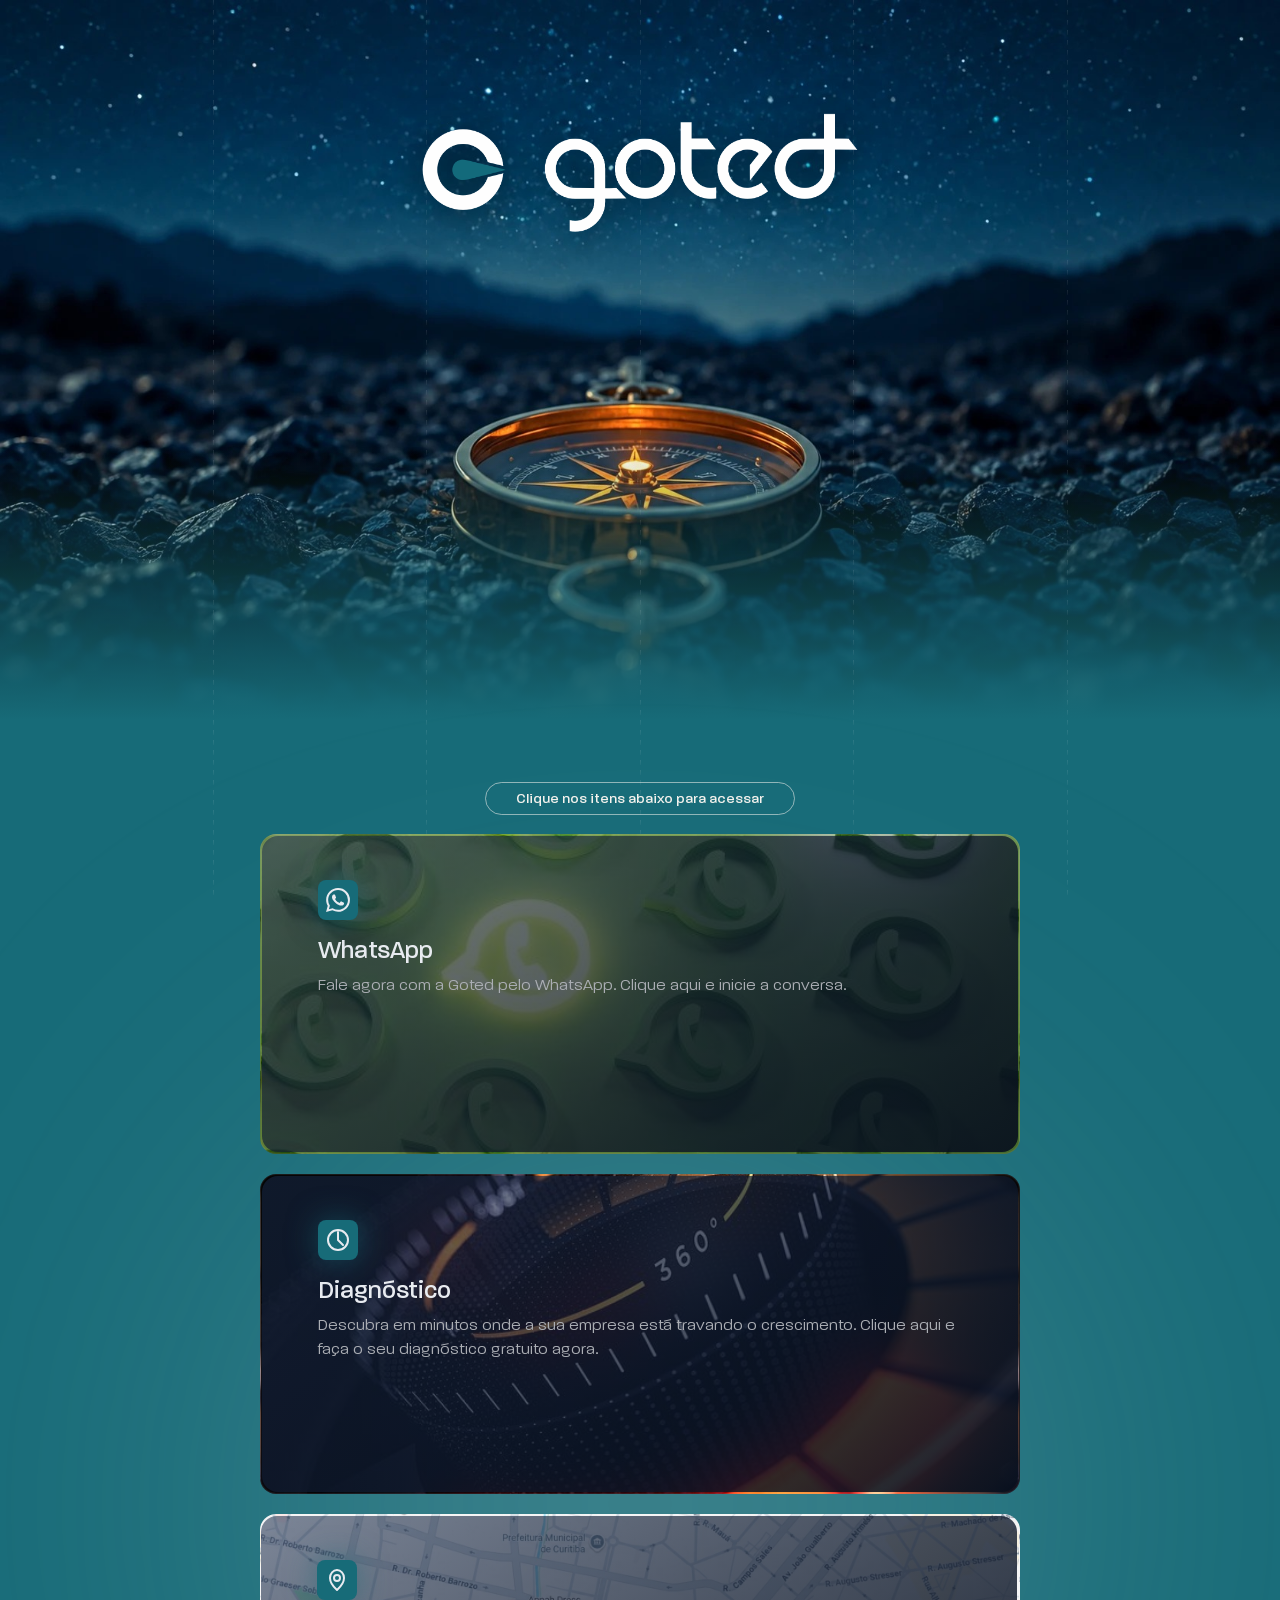
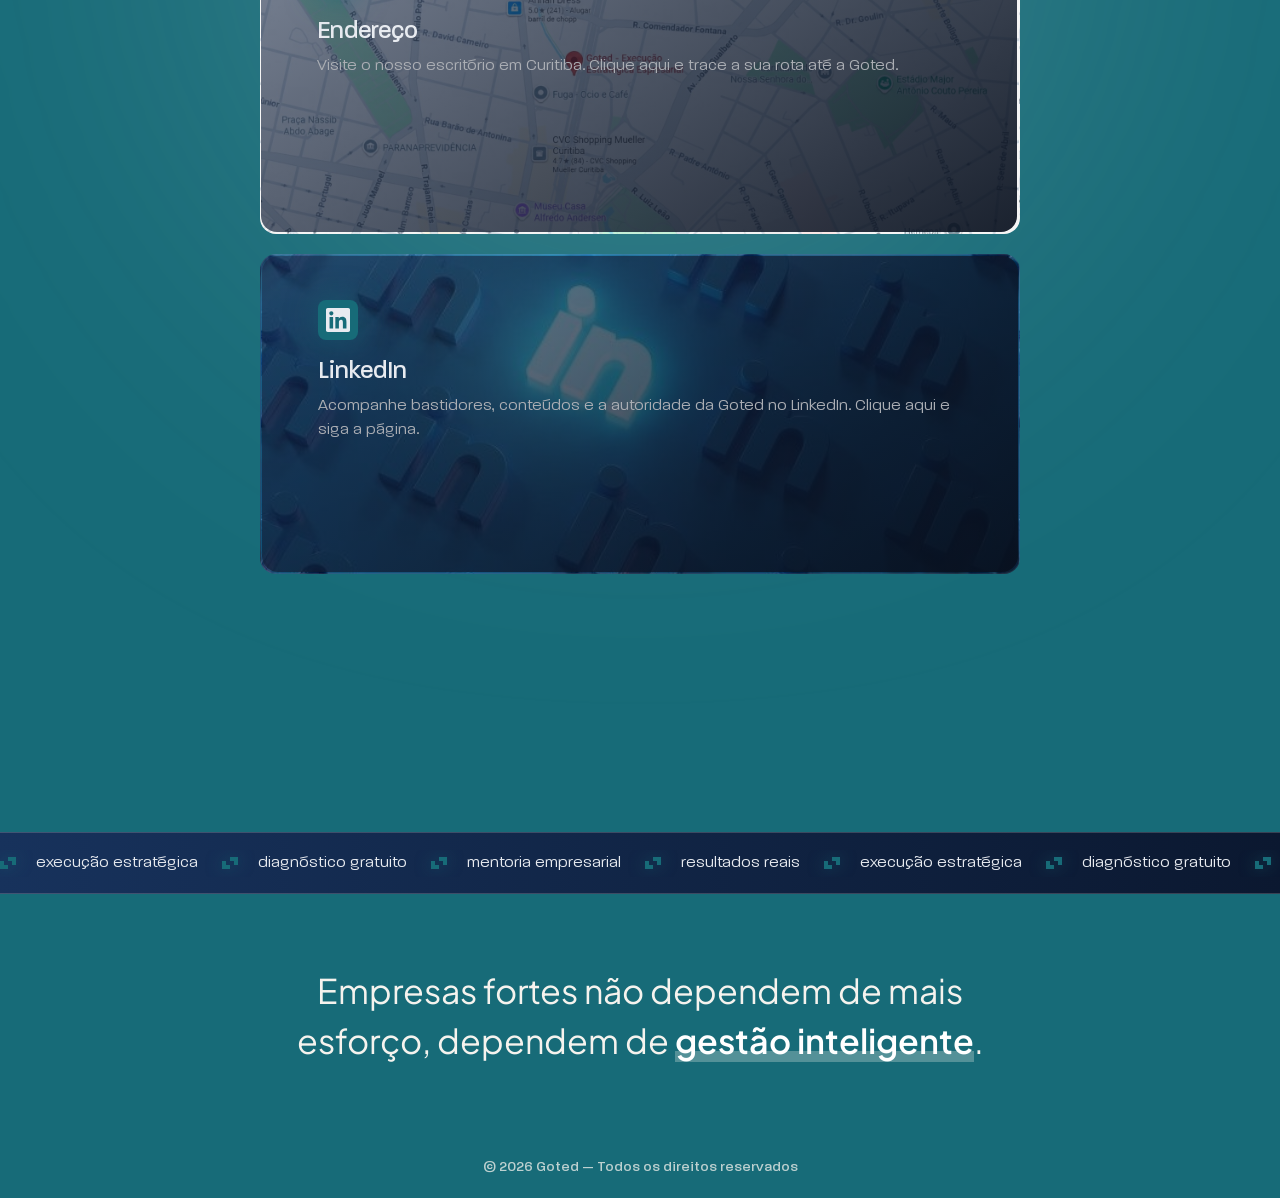
==== commit 08a666b8: "style: remove redundant "Links importantes" heading The pill above it ("Clique/Toque nos itens abaix" ====
--- a/index.html
+++ b/index.html
@@ -194,10 +194,6 @@
 					<h2 class="elementor-heading-title elementor-size-default"> <span class="destaque">Clique nos itens abaixo para acessar</span> 
 </h2>				</div>
 				</div>
-				<div class="elementor-element elementor-element-1959511 elementor-widget elementor-widget-heading" data-id="1959511" data-element_type="widget" data-e-type="widget" data-widget_type="heading.default">
-				<div class="elementor-widget-container">
-					<h2 class="elementor-heading-title elementor-size-default">Links importantes</h2>				</div>
-				</div>
 		<div class="elementor-element elementor-element-cdd2650 e-con-full e-flex e-con e-child" data-id="cdd2650" data-element_type="container" data-e-type="container" id="cards2" data-settings="{&quot;background_background&quot;:&quot;classic&quot;}">
 		<a data-ha-element-link="{&quot;url&quot;:&quot;https:\/\/www.asaas.com\/c\/6gxluw0lpfsyxopq&quot;,&quot;is_external&quot;:&quot;on&quot;,&quot;nofollow&quot;:&quot;&quot;}" style="cursor: pointer" class="elementor-element elementor-element-76dbd1f e-con-full card2 carde1 card-img-diagnostico e-flex e-con e-child" data-id="76dbd1f" data-element_type="container" data-e-type="container" data-settings="{&quot;background_background&quot;:&quot;classic&quot;}" href="https://www.asaas.com/c/6gxluw0lpfsyxopq" target="_blank" rel="noopener">
 				<div class="elementor-element elementor-element-96e56c5 card-content2 elementor-view-default elementor-widget elementor-widget-icon-box" data-id="96e56c5" data-element_type="widget" data-e-type="widget" data-widget_type="icon-box.default">
--- a/assets/css/a5a1a75965161b67.css
+++ b/assets/css/a5a1a75965161b67.css
@@ -101,11 +101,32 @@
     z-index: -1;
 }
 
+.elementor-3634 .elementor-element.elementor-element-cdd2650{
+    display: flex;
+    flex-direction: column;
+    gap: 20px;
+}
+
+.carde5{ order: 1; }
+.carde1{ order: 2; }
+.carde2{ order: 3; }
+.carde4{ order: 4; }
+
 .card2{
-    border-radius: 10px;
+    border-radius: 16px;
     cursor: pointer;
-    min-height: 295px;
+    min-height: 168px;
+    width: 100%;
+    overflow: hidden;
     z-index: 1;
+}
+
+@media(min-width: 769px){
+.card2{
+    min-height: 320px;
+    max-width: 760px;
+    margin: 0 auto;
+}
 }
 
 .card2:before, .card2:after{
@@ -115,17 +136,19 @@
     height: 100%;
     top: 0;
     left: 0;
-     border-radius: 10px;
+    border-radius: 16px;
     opacity: 0;
     transition: 0.5s;
 }
 
 .card2 .card-content2{
-     background: linear-gradient(180deg, rgba(6,6,14,.25) 0%, rgba(6,6,14,.9) 68%);
-    border-radius: 10px;
+    background: linear-gradient(90deg, rgba(6,6,14,.88) 0%, rgba(6,6,14,.88) 40%, rgba(6,6,14,.55) 100%);
+    border-radius: 16px;
     width: calc(100% - 2px)!important;
     height: calc(100% - 2px)!important;
     position: absolute;
+    display: flex;
+    align-items: center;
     z-index: 4;
 }
 
@@ -140,19 +163,16 @@
 .card-img-linkedin{ background-image: url('../images/brand/card-linkedin.jpg'); }
 .card-img-whatsapp{ background-image: url('../images/brand/card-whatsapp.jpg'); }
 
-
 .card2:before{
     background: radial-gradient(800px circle at var(--mouse-x) var(--mouse-y), rgba(245,243,238,0.35), transparent 40%);
     mix-blend-mode: screen;
     z-index: 6;
-   
 }
 
 .card2:after{
     background: radial-gradient(400px circle at var(--mouse-x) var(--mouse-y), rgba(116,166,174,0.56), transparent 40%)!important;
     z-index: -1;
-    
-}   
+}
 
 .card2:hover:before{
     opacity: 1;
@@ -162,87 +182,70 @@
     opacity: 1;
 }
 
-
-
-.elementor-3634 .elementor-element.elementor-element-cdd2650{
-    display: grid;
-    grid-template-areas:
-    "a b"
-    "d e";
-    gap: 20px;
-
-}
-
-.carde1{
-    grid-area: a;
-}
-
-.carde2{
-    grid-area: b;
-}
-
-.carde4{
-    grid-area: d;
-}
-
-.carde5{
-    grid-area: e;
-}
-
-
-@media(max-width: 1053px) and (min-width:1025px){
-.card2{
-    min-height: 370px;
-}
-}
-
-@media(max-width: 1140px) and (min-width:1054px){
-.card2{
-    min-height: 355px;
-}
-}
-
-
-@media(max-width: 1270px) and (min-width:1141px){
-.card2{
-    min-height: 330px;
-}
-}
-
-
-@media(max-width: 1024px){
-    .elementor-3634 .elementor-element.elementor-element-cdd2650{
-    display: flex;
-    
-}
-}
-
-
-
-@media(max-width: 1024px) and (min-width:881px){
-.card2{
-    min-height: 300px;
-}
-}
-
-@media(max-width: 880px) and (min-width: 768px){
-.card2{
-    min-height: 260px;
-}
-}
-
-
-
-@media(max-width: 767px) and (min-width: 663px){
-.card2{
-    min-height: 230px;
-}
-}
-
+.card2 .elementor-icon-box-wrapper{
+    flex-direction: row!important;
+    align-items: center!important;
+    text-align: left!important;
+    gap: 20px!important;
+}
+
+.card2 .elementor-icon-box-content{
+    min-width: 0;
+}
+
+.card2 .elementor-icon-box-title{
+    margin: 0 0 4px 0!important;
+}
+
+.card2 .elementor-icon-box-description{
+    display: -webkit-box;
+    -webkit-line-clamp: 2;
+    -webkit-box-orient: vertical;
+    overflow: hidden;
+}
+
+.elementor-3634 .elementor-element.elementor-element-96e56c5 > .elementor-widget-container,
+.elementor-3634 .elementor-element.elementor-element-bba4162 > .elementor-widget-container,
+.elementor-3634 .elementor-element.elementor-element-3cd9fe5 > .elementor-widget-container,
+.elementor-3634 .elementor-element.elementor-element-fe42ff8 > .elementor-widget-container{
+    padding: 1.5em 2.5em!important;
+    width: 100%!important;
+}
 
 @media(max-width: 662px){
 .card2{
-    min-height: 200px;
+    min-height: 140px;
+}
+.elementor-3634 .elementor-element.elementor-element-96e56c5 > .elementor-widget-container,
+.elementor-3634 .elementor-element.elementor-element-bba4162 > .elementor-widget-container,
+.elementor-3634 .elementor-element.elementor-element-3cd9fe5 > .elementor-widget-container,
+.elementor-3634 .elementor-element.elementor-element-fe42ff8 > .elementor-widget-container{
+    padding: 1.1em 1.5em!important;
+}
+.card2 .elementor-icon-box-wrapper{
+    gap: 14px!important;
+}
+}
+
+@media(min-width: 769px){
+.card2 .elementor-icon-box-wrapper{
+    flex-direction: column!important;
+    align-items: flex-start!important;
+    gap: 16px!important;
+}
+.card2 .elementor-icon-box-description{
+    display: block;
+    -webkit-line-clamp: unset;
+    overflow: visible;
+}
+.card2 .card-content2{
+    align-items: flex-start;
+}
+.elementor-3634 .elementor-element.elementor-element-96e56c5 > .elementor-widget-container,
+.elementor-3634 .elementor-element.elementor-element-bba4162 > .elementor-widget-container,
+.elementor-3634 .elementor-element.elementor-element-3cd9fe5 > .elementor-widget-container,
+.elementor-3634 .elementor-element.elementor-element-fe42ff8 > .elementor-widget-container{
+    padding: 2.75em 3.5em!important;
 }
 }/* End custom CSS */
 /* Start custom CSS for html, class: .elementor-element-9da0dcc */.linhas {
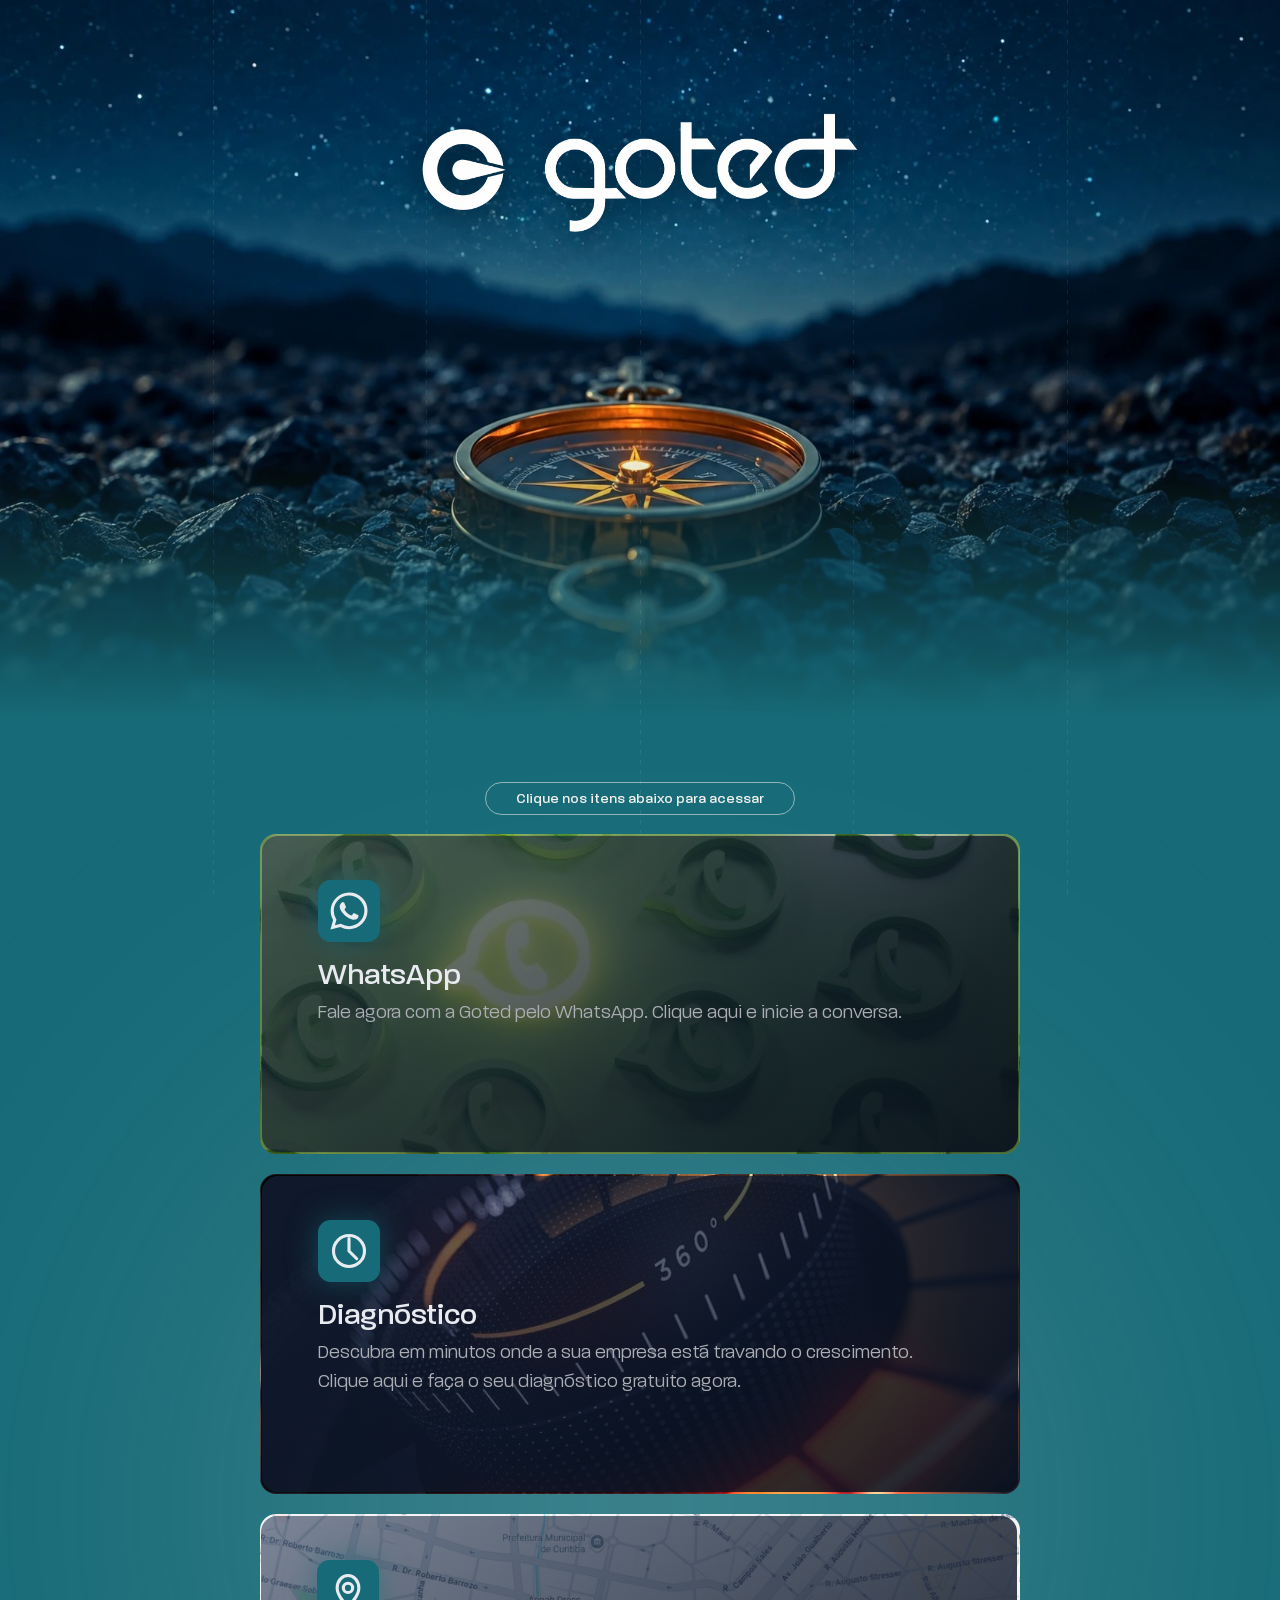
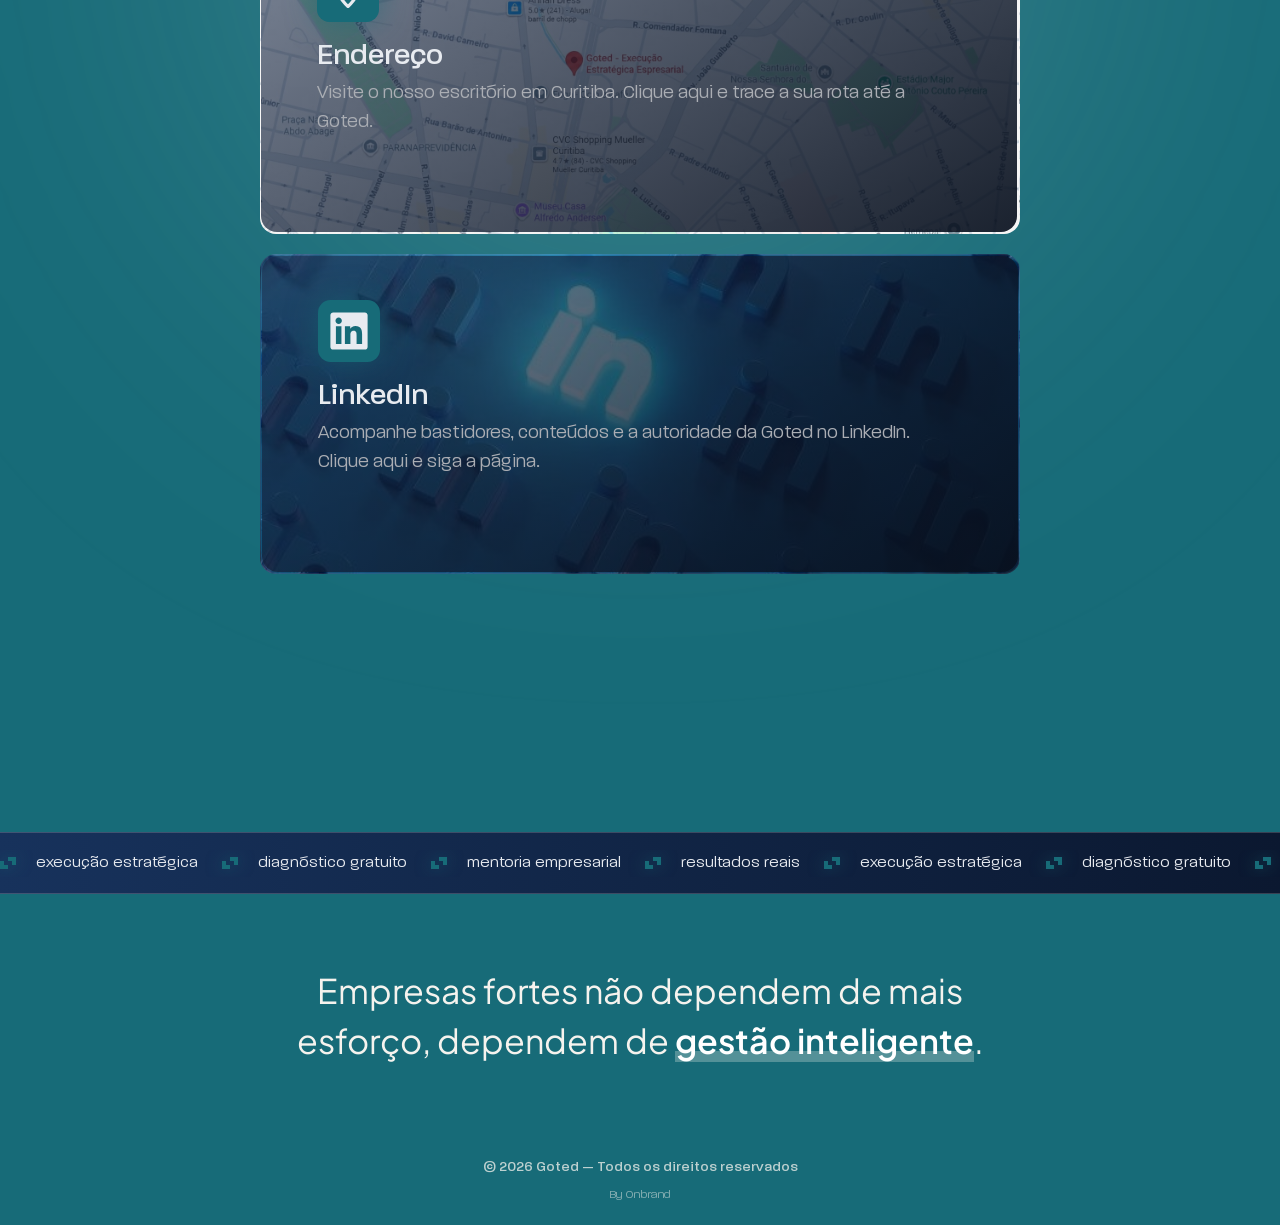
==== commit eaf60ad6: "style: use the all-white logo, add Onbrand credit to footer Swaps the banner logo for the fully whit" ====
--- a/index.html
+++ b/index.html
@@ -401,7 +401,7 @@
 				</div>
 				</div>
 <section class="goted-statement"><p>Empresas fortes não dependem de mais esforço, dependem de <strong>gestão inteligente</strong>.</p></section>
-            <footer style="text-align:center;padding:20px;font-size:14px;color:rgba(245,243,238,.75);">© 2026 Goted — Todos os direitos reservados</footer>
+            <footer style="text-align:center;padding:20px;font-size:14px;color:rgba(245,243,238,.75);">© 2026 Goted — Todos os direitos reservados<br><a href="https://www.instagram.com/onbrandbr" target="_blank" rel="noopener" style="display:inline-block;margin-top:8px;font-size:12px;color:rgba(245,243,238,.5);text-decoration:none;">By Onbrand</a></footer>
 		<script type="speculationrules">
 {"prefetch":[{"source":"document","where":{"and":[{"href_matches":"/*"},{"not":{"href_matches":["/wp-*.php","/wp-admin/*","/wp-content/uploads/*","/wp-content/*","/wp-content/plugins/*","/wp-content/themes/hello-elementor/*","/*\\?(.+)"]}},{"not":{"selector_matches":"a[rel~=\"nofollow\"]"}},{"not":{"selector_matches":".no-prefetch, .no-prefetch a"}}]},"eagerness":"conservative"}]}
 </script>
--- a/assets/css/a5a1a75965161b67.css
+++ b/assets/css/a5a1a75965161b67.css
@@ -246,6 +246,19 @@
 .elementor-3634 .elementor-element.elementor-element-3cd9fe5 > .elementor-widget-container,
 .elementor-3634 .elementor-element.elementor-element-fe42ff8 > .elementor-widget-container{
     padding: 2.75em 3.5em!important;
+}
+.card2 .elementor-icon-box-icon svg{
+    width: 62px!important;
+    height: 62px!important;
+    filter: drop-shadow(0 4px 12px rgba(0,0,0,.55)) drop-shadow(0 0 18px rgba(23,107,120,.65));
+}
+.card2 .elementor-icon-box-title{
+    font-size: 1.85em!important;
+    line-height: 1.25!important;
+}
+.card2 .elementor-icon-box-description{
+    font-size: 1.15em!important;
+    line-height: 1.6!important;
 }
 }/* End custom CSS */
 /* Start custom CSS for html, class: .elementor-element-9da0dcc */.linhas {
